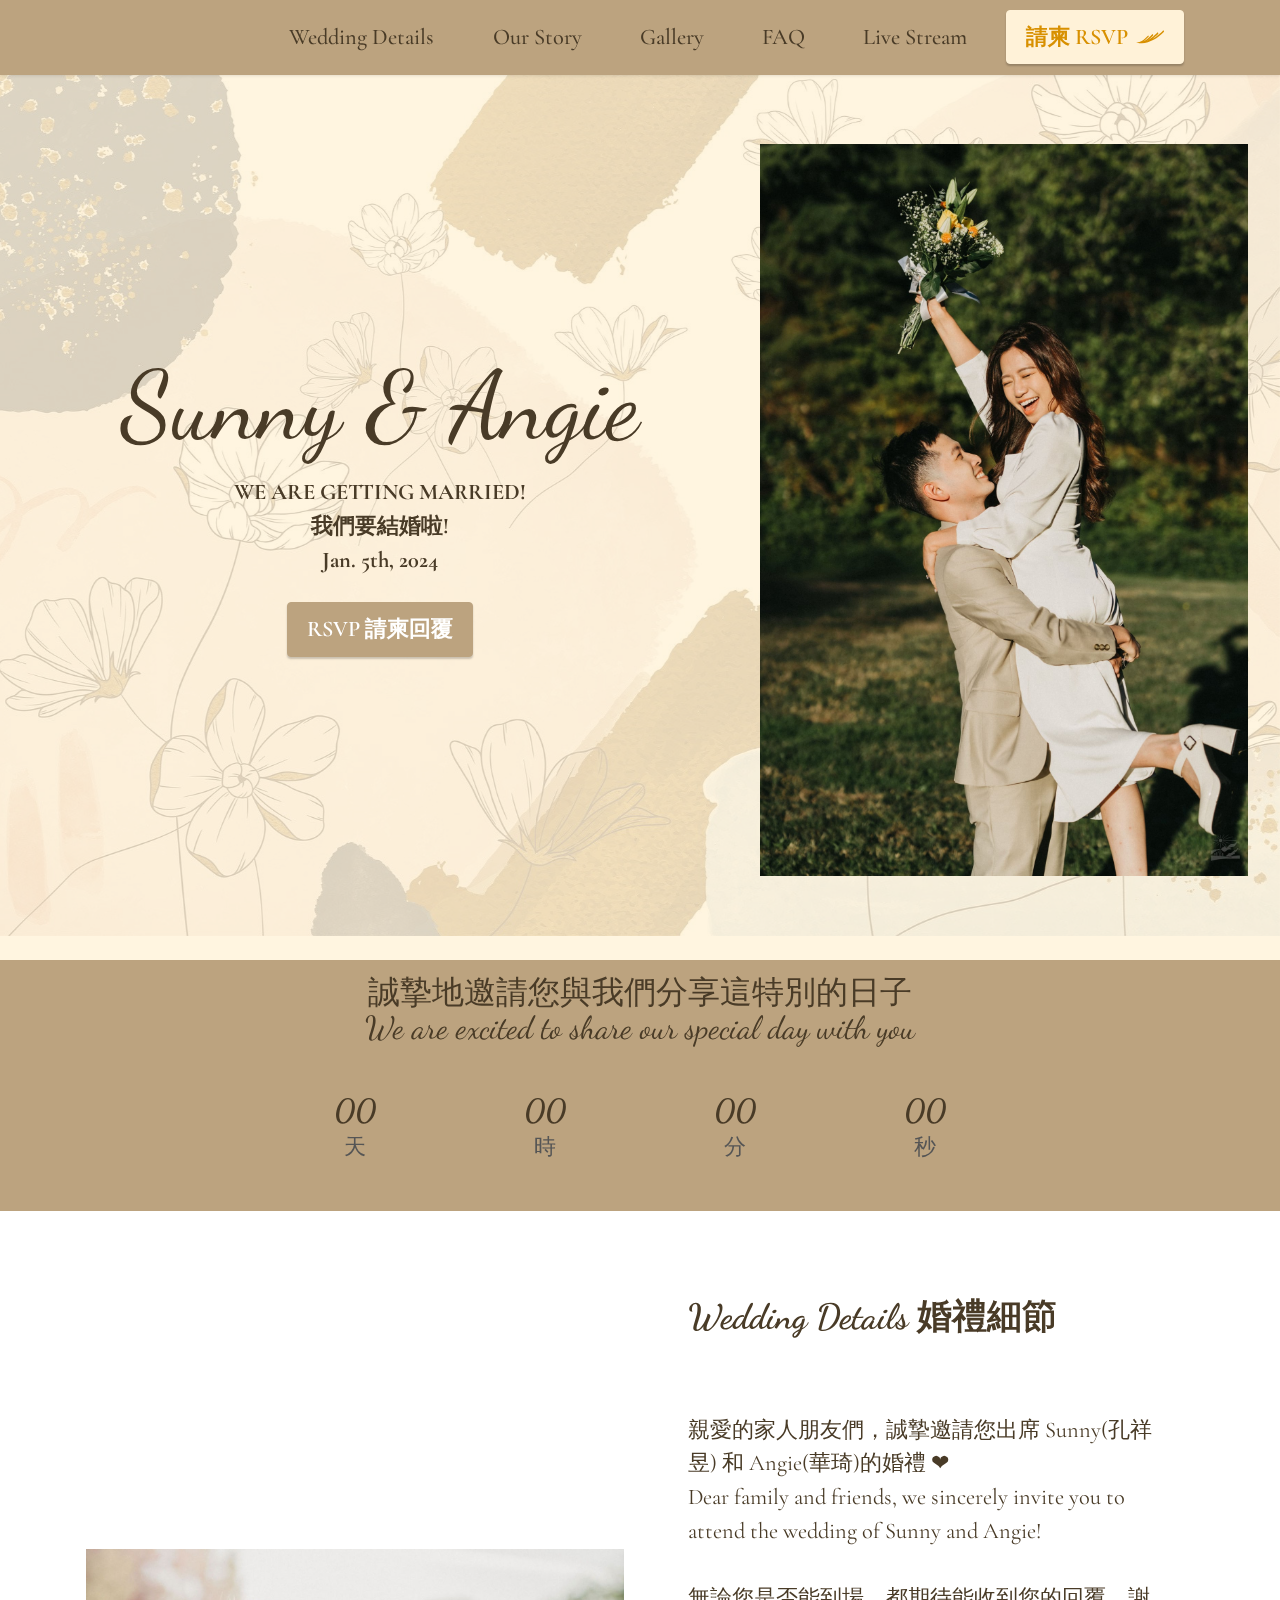
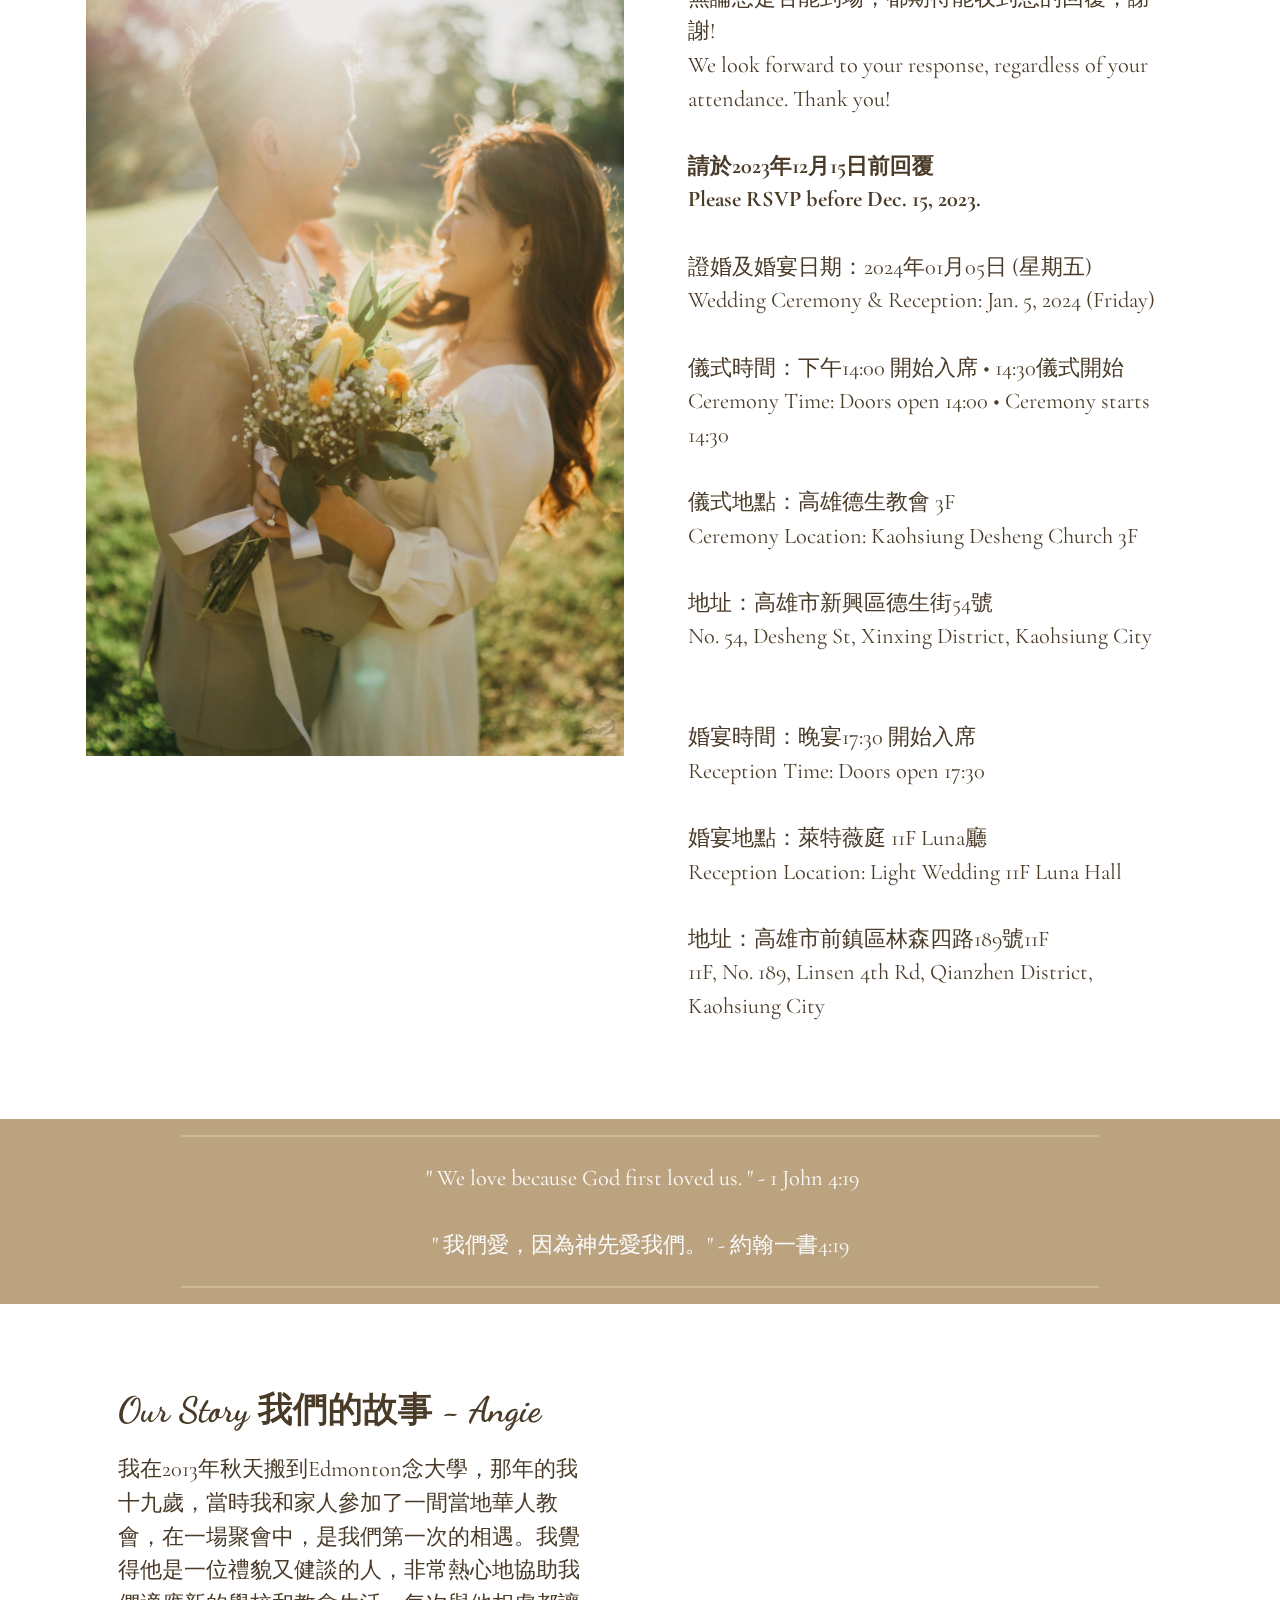
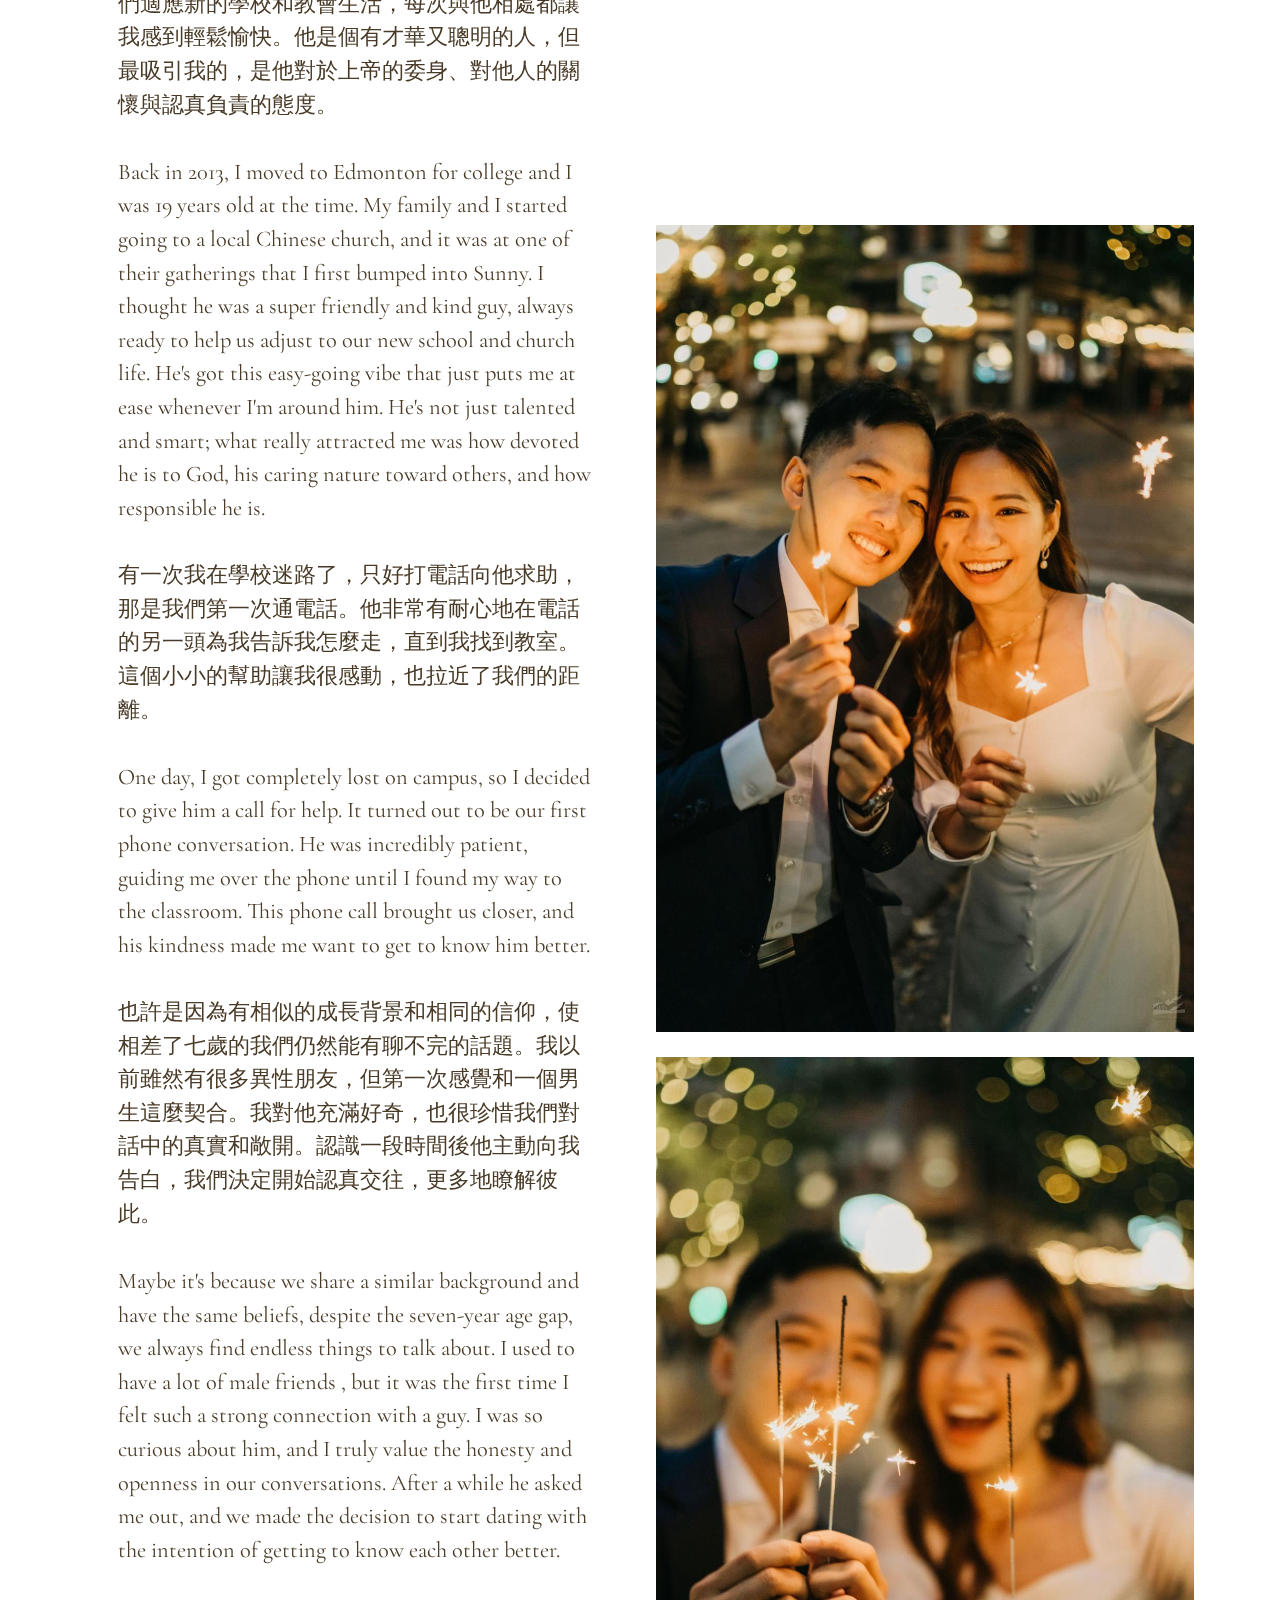
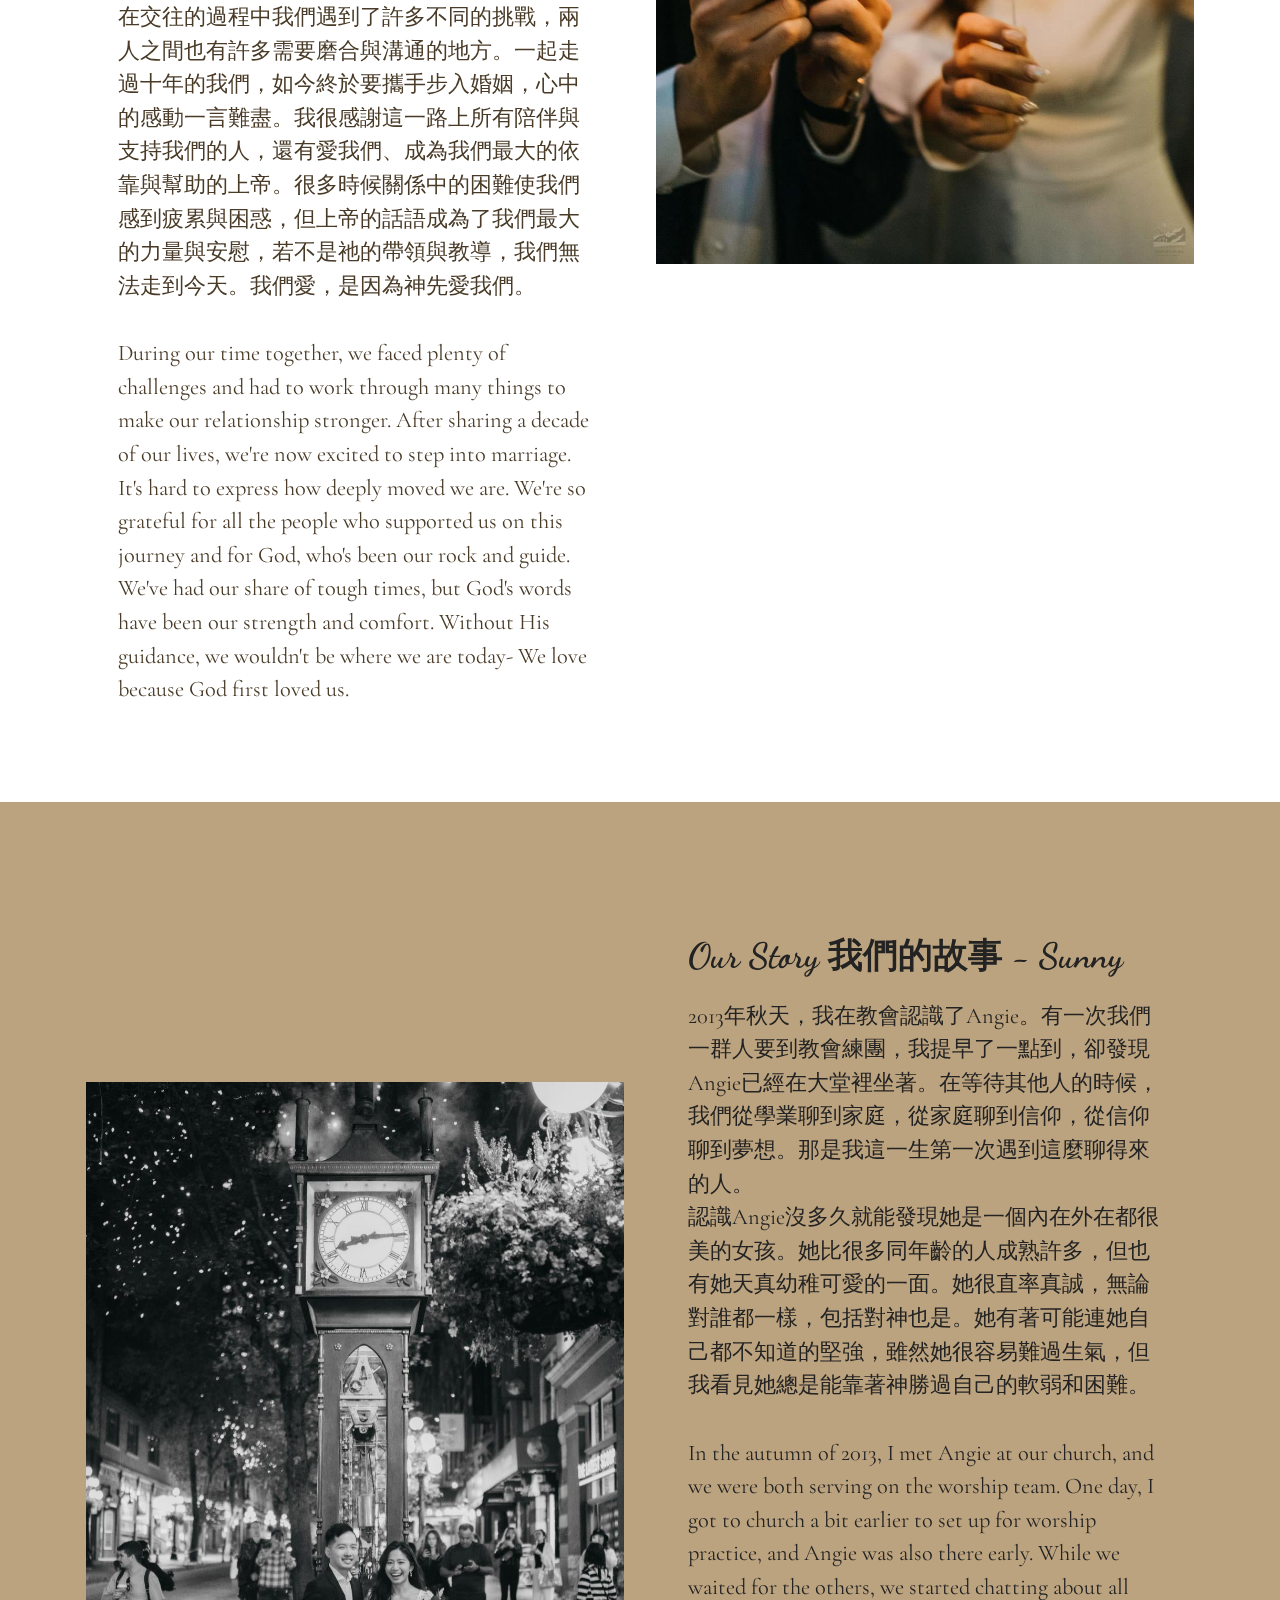
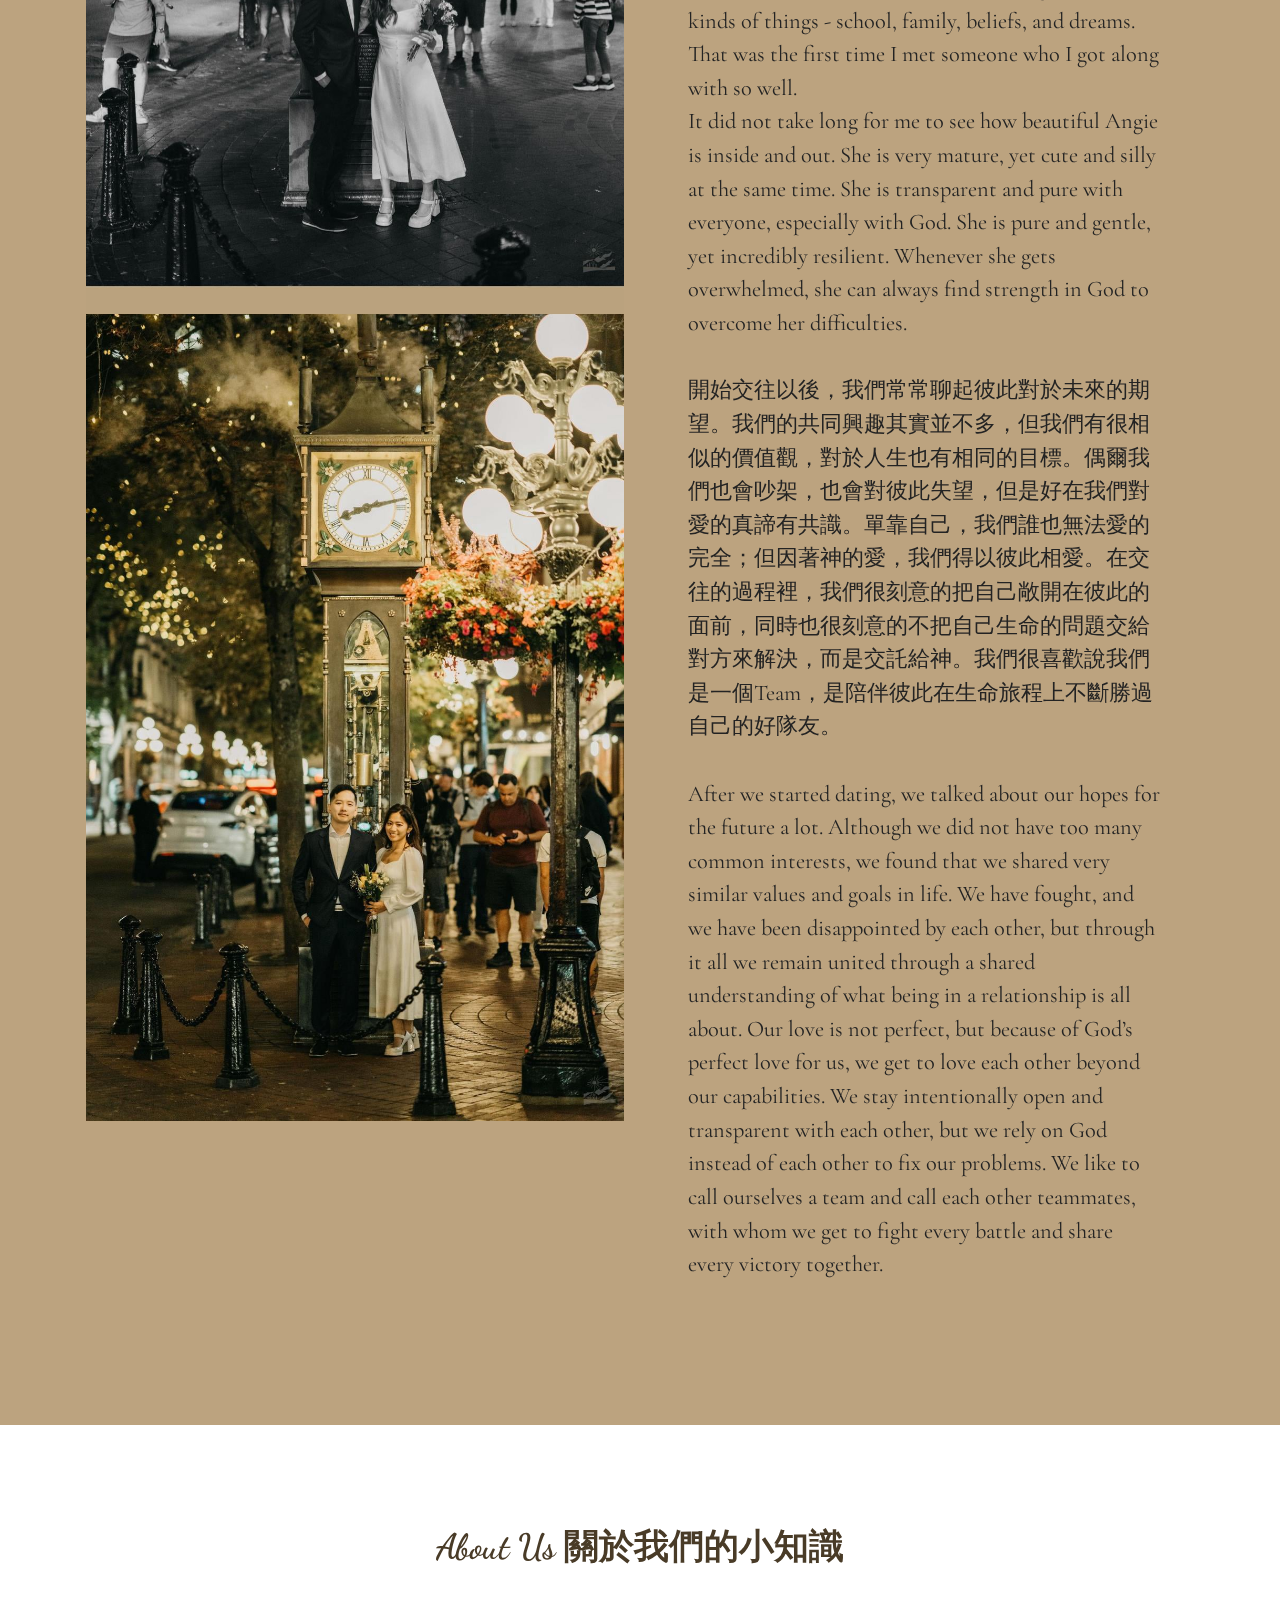
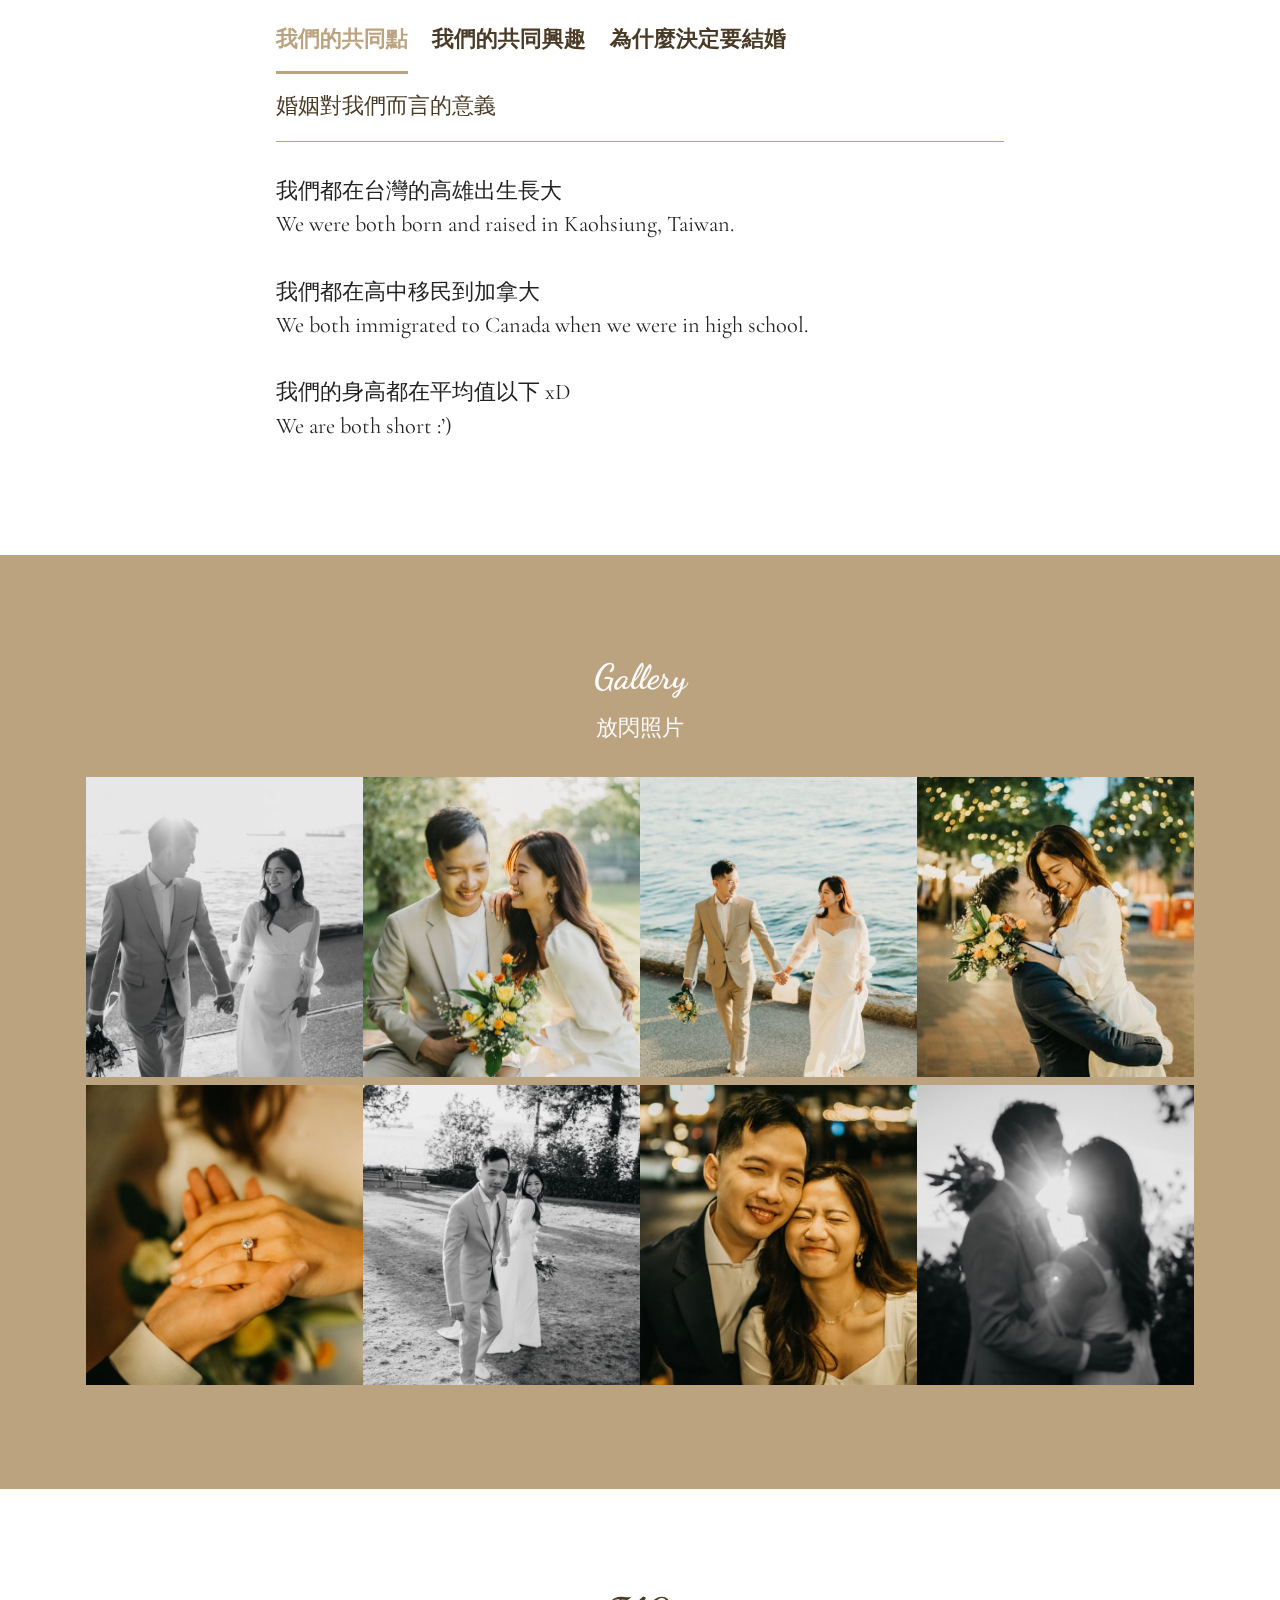
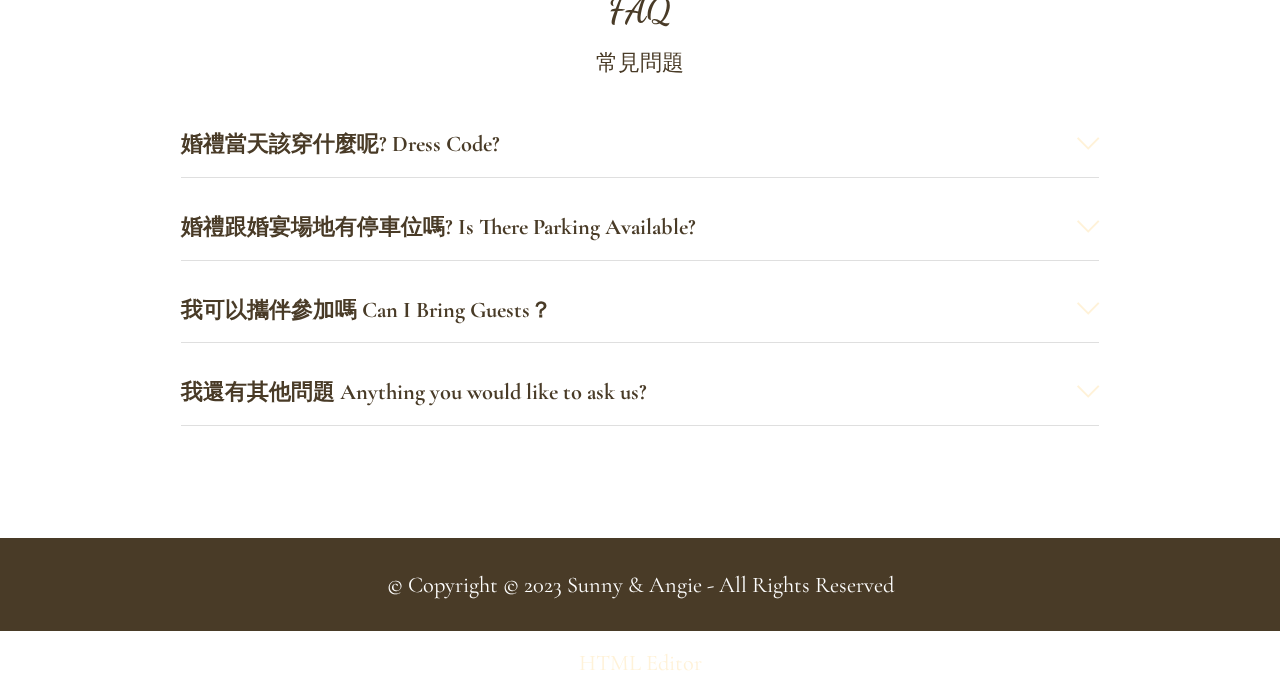
==== index.html @ 38be6204 "create github pages" ====
<!DOCTYPE html>
<html  >
<head>
  <!-- Site made with Mobirise Website Builder v5.9.6, https://mobirise.com -->
  <meta charset="UTF-8">
  <meta http-equiv="X-UA-Compatible" content="IE=edge">
  <meta name="generator" content="Mobirise v5.9.6, mobirise.com">
  <meta name="twitter:card" content="summary_large_image"/>
  <meta name="twitter:image:src" content="assets/images/index-meta.jpg">
  <meta property="og:image" content="assets/images/index-meta.jpg">
  <meta name="twitter:title" content="Sunny & Angie">
  <meta name="viewport" content="width=device-width, initial-scale=1, minimum-scale=1">
  <link rel="shortcut icon" href="assets/images/ring-128x128.png" type="image/x-icon">
  <meta name="description" content="">
  
  
  <title>Sunny & Angie</title>
  <link rel="stylesheet" href="assets/web/assets/mobirise-icons2/mobirise2.css">
  <link rel="stylesheet" href="assets/web/assets/mobirise-icons/mobirise-icons.css">
  <link rel="stylesheet" href="assets/bootstrap/css/bootstrap.min.css">
  <link rel="stylesheet" href="assets/bootstrap/css/bootstrap-grid.min.css">
  <link rel="stylesheet" href="assets/bootstrap/css/bootstrap-reboot.min.css">
  <link rel="stylesheet" href="assets/parallax/jarallax.css">
  <link rel="stylesheet" href="assets/dropdown/css/style.css">
  <link rel="stylesheet" href="assets/socicon/css/styles.css">
  <link rel="stylesheet" href="assets/theme/css/style.css">
  <link rel="preload" href="https://fonts.googleapis.com/css?family=Dancing+Script:400,500,600,700&display=swap" as="style" onload="this.onload=null;this.rel='stylesheet'">
  <noscript><link rel="stylesheet" href="https://fonts.googleapis.com/css?family=Dancing+Script:400,500,600,700&display=swap"></noscript>
  <link rel="preload" href="https://fonts.googleapis.com/css?family=Cormorant+Garamond:300,300i,400,400i,500,500i,600,600i,700,700i&display=swap" as="style" onload="this.onload=null;this.rel='stylesheet'">
  <noscript><link rel="stylesheet" href="https://fonts.googleapis.com/css?family=Cormorant+Garamond:300,300i,400,400i,500,500i,600,600i,700,700i&display=swap"></noscript>
  <link rel="preload" as="style" href="assets/mobirise/css/mbr-additional.css"><link rel="stylesheet" href="assets/mobirise/css/mbr-additional.css" type="text/css">

  
  
  
</head>
<body>
  
  <section data-bs-version="5.1" class="menu menu2 cid-sFHpMqcXGj" once="menu" id="menu2-2">
    
    <nav class="navbar navbar-dropdown navbar-fixed-top navbar-expand-lg">
        <div class="container">
            <div class="navbar-brand">
                
                
            </div>
            <button class="navbar-toggler" type="button" data-toggle="collapse" data-bs-toggle="collapse" data-target="#navbarSupportedContent" data-bs-target="#navbarSupportedContent" aria-controls="navbarNavAltMarkup" aria-expanded="false" aria-label="Toggle navigation">
                <div class="hamburger">
                    <span></span>
                    <span></span>
                    <span></span>
                    <span></span>
                </div>
            </button>
            <div class="collapse navbar-collapse" id="navbarSupportedContent">
                <ul class="navbar-nav nav-dropdown navbar-nav-top-padding" data-app-modern-menu="true"><li class="nav-item"><a class="nav-link link text-warning text-primary display-4" href="/#wedding-details">Wedding Details</a></li>
                    <li class="nav-item"><a class="nav-link link text-warning text-primary display-4" href="/#our-story">Our Story</a></li>
                    <li class="nav-item"><a class="nav-link link text-warning text-primary display-4" href="/#gallery">Gallery</a>
                    </li><li class="nav-item"><a class="nav-link link text-warning text-primary display-4" href="/#FAQ">FAQ</a></li><li class="nav-item"><a class="nav-link link text-warning text-primary display-4" href="live.html">Live Stream</a></li></ul>
                
                <div class="navbar-buttons mbr-section-btn"><a class="btn btn-primary display-4" href="https://forms.gle/TC9mCRqdEqUNyMPU7" target="_blank"><span class="socicon socicon-gust mbr-iconfont mbr-iconfont-btn"></span>請柬 RSVP</a></div>
            </div>
        </div>
    </nav>
</section>

<section data-bs-version="5.1" class="header11 cid-tRAkoqYNpl mbr-fullscreen mbr-parallax-background" id="header">

    

    <div class="mbr-overlay" style="opacity: 0.8; background-color: rgb(255, 242, 216);"></div>

    <div class="container-fluid">
        <div class="row justify-content-center">
            <div class="col-12 col-md-5 image-wrapper">
                <img class="w-100" src="assets/images/angie-3336-1440x2159.jpg" alt="">
            </div>
            <div class="col-12 col-md">
                <div class="text-wrapper text-center">
                    <h1 class="mbr-section-title mbr-fonts-style mb-3 display-1">Sunny &amp; Angie</h1><font size="100">
                    <p class="mbr-text mbr-fonts-style display-4"><strong>WE ARE GETTING MARRIED!</strong><br><strong>我們要結婚啦!<br>Jan. 5th, 2024</strong><br></p>
                    <div class="mbr-section-btn mt-3"><a class="btn btn-info display-7" href="https://forms.gle/TC9mCRqdEqUNyMPU7" target="_blank">RSVP 請柬回覆</a></div>
                </font></div><font size="100">
            </font></div><font size="100">
        </font></div><font size="100">
    </font></div><font size="100">
</font></section>

<section data-bs-version="5.1" class="countdown3 cid-tRBNIyTR3x" id="countdown3-q">
    
    
    <div class="container">
        <div class="row justify-content-center">
            <div class="col-lg-8">
                <h3 class="mbr-section-title mb-5 align-center mbr-fonts-style display-2">誠摯地邀請您與我們分享這特別的日子<br>We are excited to share our special day with you</h3>
                
                <div class="countdown-cont align-center mb-5">
                    <div class="daysCountdown col-xs-3 col-sm-3 col-md-3" title="天"></div>
                    <div class="hoursCountdown col-xs-3 col-sm-3 col-md-3" title="時"></div>
                    <div class="minutesCountdown col-xs-3 col-sm-3 col-md-3" title="分"></div>
                    <div class="secondsCountdown col-xs-3 col-sm-3 col-md-3" title="秒"></div>
                    <div class="countdown" data-due-date="2024/01/05"></div>
                </div>
                
                
                
            </div>
        </div>
    </div>
</section>

<section data-bs-version="5.1" class="image1 cid-tRAsseKsPT mbr-fullscreen" id="wedding-details">
    

    

    <div class="container">
        <div class="row align-items-center">
            <div class="col-12 col-lg-6">
                <div class="image-wrapper">
                    <img src="assets/images/40ab4f63cff0fbc48650dcfa69d2be60-xxlarge-1256x1884.jpeg" alt="Mobirise">
                    <p class="mbr-description mbr-fonts-style pt-2 align-center display-4"></p>
                </div>
            </div>
            <div class="col-12 col-lg">
                <div class="text-wrapper">
                    <h3 class="mbr-section-title mbr-fonts-style mb-3 display-5"><strong>Wedding Details 婚禮細節</strong><div><strong><br></strong></div></h3>
                    <p class="mbr-text mbr-fonts-style display-7">親愛的家人朋友們，誠摯邀請您出席 Sunny(孔祥昱) 和 Angie(華琦)的婚禮 ❤<br>
Dear family and friends, we sincerely invite you to attend the wedding of Sunny and Angie!<br>
<br>無論您是否能到場，都期待能收到您的回覆，謝謝!<br>We look forward to your response, regardless of your attendance. Thank you!
<br><br><strong>請於2023年12月15日前回覆<br>Please RSVP before Dec. 15, 2023.
<br></strong><br>證婚及婚宴日期：2024年01月05日 (星期五)
<br>
Wedding Ceremony &amp; Reception: Jan. 5, 2024 (Friday)
<br><br>儀式時間：下午14:00 開始入席 • 14:30儀式開始
<br>Ceremony Time: Doors open 14:00 • Ceremony starts 14:30
<br><br>儀式地點：高雄德生教會 3F
<br>Ceremony Location: Kaohsiung Desheng Church 3F
<br><br>地址：<a href="https://maps.app.goo.gl/fP4KZwMpAu74MAe6A" class="text-warning" target="_blank">高雄市新興區德生街54號</a>
<br>No. 54, Desheng St, Xinxing District, Kaohsiung City 
<br><br>
<br>婚宴時間：晚宴17:30 開始入席 
<br>Reception Time:  Doors open 17:30
<br><br>婚宴地點：萊特薇庭 11F Luna廳<br>
Reception Location: Light Wedding 11F Luna Hall<br>
<br>地址：<a href="https://maps.app.goo.gl/oLxiFWAk1ZCCagpF6" class="text-warning" target="_blank">高雄市前鎮區林森四路189號11F</a><br>11F, No. 189, Linsen 4th Rd, Qianzhen District, Kaohsiung City<br></p>
                </div>
            </div>
        </div>
    </div>
</section>

<section data-bs-version="5.1" class="content6 cid-tRAESYhGk3" id="bible">
    
    <div class="container">
        <div class="row justify-content-center">
            <div class="col-md-12 col-lg-10">
                <hr class="line">
                <p class="mbr-text align-center mbr-fonts-style my-4 display-4">&nbsp;" We love because God first loved us. " - 1 John 4:19<br>
<br>" 我們愛，因為神先愛我們。" - 約翰一書4:19<br></p>
                <hr class="line">
            </div>
        </div>
    </div>
</section>

<section data-bs-version="5.1" class="image2 cid-tRAGlZ6laV mbr-fullscreen" id="our-story">
    

    

    <div class="container">
        <div class="row align-items-center">
            <div class="col-12 col-lg-6">
                <div class="image-wrapper">
                    <img src="assets/images/angie-03457-edit-1024x3120.jpg" alt="Mobirise">
                    <p class="mbr-description mbr-fonts-style mt-2 align-center display-4"></p>
                </div>
            </div>
            <div class="col-12 col-lg">
                <div class="text-wrapper">
                    <h3 class="mbr-section-title mbr-fonts-style mb-3 display-5"><strong>Our Story 我們的故事 - Angie</strong></h3>
                    <p class="mbr-text mbr-fonts-style display-4">​​​​​我在2013年秋天搬到Edmonton念大學，那年的我十九歲，當時我和家人參加了一間當地華人教會，在一場聚會中，是我們第一次的相遇。我覺得他是一位禮貌又健談的人，非常熱心地協助我們適應新的學校和教會生活，每次與他相處都讓我感到輕鬆愉快。他是個有才華又聰明的人，但最吸引我的，是他對於上帝的委身、對他人的關懷與認真負責的態度。
<br>
<br>Back in 2013, I moved to Edmonton for college and I was 19 years old at the time. My family and I started going to a local Chinese church, and it was at one of their gatherings that I first bumped into Sunny. I thought he was a super friendly and kind guy, always ready to help us adjust to our new school and church life. He's got this easy-going vibe that just puts me at ease whenever I'm around him. He's not just talented and smart; what really attracted me was how devoted he is to God, his caring nature toward others, and how responsible he is.
<br><br>有一次我在學校迷路了，只好打電話向他求助，那是我們第一次通電話。他非常有耐心地在電話的另一頭為我告訴我怎麼走，直到我找到教室。這個小小的幫助讓我很感動，也拉近了我們的距離。
<br>
<br>One day, I got completely lost on campus, so I decided to give him a call for help. It turned out to be our first phone conversation. He was incredibly patient, guiding me over the phone until I found my way to the classroom. This phone call brought us closer, and his kindness made me want to get to know him better.<br>
<br>也許是因為有相似的成長背景和相同的信仰，使相差了七歲的我們仍然能有聊不完的話題。我以前雖然有很多異性朋友，但第一次感覺和一個男生這麼契合。我對他充滿好奇，也很珍惜我們對話中的真實和敞開。認識一段時間後他主動向我告白，我們決定開始認真交往，更多地瞭解彼此。
<br><br>Maybe it's because we share a similar background and have the same beliefs, despite the seven-year age gap, we always find endless things to talk about. I used to have a lot of male friends , but it was the first time I felt such a strong connection with a guy. I was so curious about him, and I truly value the honesty and openness in our conversations. After a while he asked me out, and we made the decision to start dating with the intention of getting to know each other better.<br><br>在交往的過程中我們遇到了許多不同的挑戰，兩人之間也有許多需要磨合與溝通的地方。一起走過十年的我們，如今終於要攜手步入婚姻，心中的感動一言難盡。我很感謝這一路上所有陪伴與支持我們的人，還有愛我們、成為我們最大的依靠與幫助的上帝。很多時候關係中的困難使我們感到疲累與困惑，但上帝的話語成為了我們最大的力量與安慰，若不是祂的帶領與教導，我們無法走到今天。我們愛，是因為神先愛我們。
<br>
<br>During our time together, we faced plenty of challenges and had to work through many things to make our relationship stronger. After sharing a decade of our lives, we're now excited to step into marriage. It's hard to express how deeply moved we are. We're so grateful for all the people who supported us on this journey and for God, who's been our rock and guide. We've had our share of tough times, but God's words have been our strength and comfort. Without His guidance, we wouldn't be where we are today- We love because God first loved us.&nbsp;<br></p>
                </div>
            </div>
        </div>
    </div>
</section>

<section data-bs-version="5.1" class="image1 cid-tSryLfVCSP" id="image1-r">
    

    

    <div class="container">
        <div class="row align-items-center">
            <div class="col-12 col-lg-6">
                <div class="image-wrapper">
                    <img src="assets/images/angie-03481-edit-1-1024x3120.jpg" alt="Mobirise">
                    <p class="mbr-description mbr-fonts-style pt-2 align-center display-4"></p>
                </div>
            </div>
            <div class="col-12 col-lg">
                <div class="text-wrapper">
                    <h3 class="mbr-section-title mbr-fonts-style mb-3 display-5"><strong>Our Story 我們的故事 - Sunny</strong></h3>
                    <p class="mbr-text mbr-fonts-style display-4">2013年秋天，我在教會認識了Angie。有一次我們一群人要到教會練團，我提早了一點到，卻發現Angie已經在大堂裡坐著。在等待其他人的時候，我們從學業聊到家庭，從家庭聊到信仰，從信仰聊到夢想。那是我這一生第一次遇到這麼聊得來的人。
<br>認識Angie沒多久就能發現她是一個內在外在都很美的女孩。她比很多同年齡的人成熟許多，但也有她天真幼稚可愛的一面。她很直率真誠，無論對誰都一樣，包括對神也是。她有著可能連她自己都不知道的堅強，雖然她很容易難過生氣，但我看見她總是能靠著神勝過自己的軟弱和困難。<br>
<br>In the autumn of 2013, I met Angie at our church, and we were both serving on the worship team. One day, I got to church a bit earlier to set up for worship practice, and Angie was also there early. While we waited for the others, we started chatting about all kinds of things - school, family, beliefs, and dreams. That was the first time I met someone who I got along with so well.
<br>It did not take long for me to see how beautiful Angie is inside and out. She is very mature, yet cute and silly at the same time. She is transparent and pure with everyone, especially with God. She is pure and gentle, yet incredibly resilient. Whenever she gets overwhelmed, she can always find strength in God to overcome her difficulties. 
<br>
<br>開始交往以後，我們常常聊起彼此對於未來的期望。我們的共同興趣其實並不多，但我們有很相似的價值觀，對於人生也有相同的目標。偶爾我們也會吵架，也會對彼此失望，但是好在我們對愛的真諦有共識。單靠自己，我們誰也無法愛的完全；但因著神的愛，我們得以彼此相愛。在交往的過程裡，我們很刻意的把自己敞開在彼此的面前，同時也很刻意的不把自己生命的問題交給對方來解決，而是交託給神。我們很喜歡說我們是一個Team，是陪伴彼此在生命旅程上不斷勝過自己的好隊友。<br><br>After we started dating, we talked about our hopes for the future a lot. Although we did not have too many common interests, we found that we shared very similar values and goals in life. We have fought, and we have been disappointed by each other, but through it all we remain united through a shared understanding of what being in a relationship is all about. Our love is not perfect, but because of God’s perfect love for us, we get to love each other beyond our capabilities. We stay intentionally open and transparent with each other, but we rely on God instead of each other to fix our problems. We like to call ourselves a team and call each other teammates, with whom we get to fight every battle and share every victory together.<br></p>
                </div>
            </div>
        </div>
    </div>
</section>

<section data-bs-version="5.1" class="tabs content18 cid-tRATjKhYaC" id="tabs1-m">

    

    
    <div class="container">
        <div class="row justify-content-center">
            <div class="col-12 col-md-8">
                <h3 class="mbr-section-title mb-0 mbr-fonts-style display-5"><strong>About Us 關於我們的小知識</strong></h3>
                
            </div>
        </div>
        <div class="row justify-content-center mt-4">
            <div class="col-12 col-md-8">
                <ul class="nav nav-tabs mb-4" role="tablist">
                    <li class="nav-item first mbr-fonts-style"><a class="nav-link mbr-fonts-style show active display-7" role="tab" data-toggle="tab" data-bs-toggle="tab" href="#tabs1-m_tab0" aria-selected="true"><strong>我們的共同點</strong></a></li>
                    <li class="nav-item"><a class="nav-link mbr-fonts-style active display-7" role="tab" data-toggle="tab" data-bs-toggle="tab" href="#tabs1-m_tab1" aria-selected="true"><strong>我們的共同興趣</strong></a></li>
                    <li class="nav-item"><a class="nav-link mbr-fonts-style active display-7" role="tab" data-toggle="tab" data-bs-toggle="tab" href="#tabs1-m_tab2" aria-selected="true"><strong>為什麼決定要結婚</strong></a></li>
                    <li class="nav-item"><a class="nav-link mbr-fonts-style active display-7" role="tab" data-toggle="tab" data-bs-toggle="tab" href="#tabs1-m_tab3" aria-selected="true">婚姻對我們而言的意義<br></a></li>
                    
                    
                </ul>
                <div class="tab-content">
                    <div id="tab1" class="tab-pane in active" role="tabpanel">
                        <div class="row">
                            <div class="col-md-12">
                                <p class="mbr-text mbr-fonts-style display-4">我們都在台灣的高雄出生長大 <br>We were both born and raised in Kaohsiung, Taiwan.<br>
<br>我們都在高中移民到加拿大 <br>We both immigrated to Canada when we were in high school.<br><br>我們的身高都在平均值以下 xD <br> We are both short :’)&nbsp;<br></p>
                            </div>
                        </div>
                    </div>
                    <div id="tab2" class="tab-pane" role="tabpanel">
                        <div class="row">
                            <div class="col-md-12">
                                <p class="mbr-text mbr-fonts-style display-4">我們都喜歡吃美食，喜歡去大自然走走，非常享受和家人朋友的精心時光!<br>We both enjoy good food, love taking walks in nature, and cherish spending quality time with family and friends!<br></p>
                            </div>
                        </div>
                    </div>
                    <div id="tab3" class="tab-pane" role="tabpanel">
                        <div class="row">
                            <div class="col-md-12">
                                <p class="mbr-text mbr-fonts-style display-4"><br>Angie：<br>- 和他在一起的時候，我能完全敞開自己最脆弱的一面，總感到我是被愛的、被尊重<br>&nbsp; 的、被接納的與被欣賞的，即使很多時候我並不可愛。
<br>- 他幫助我激勵我，使我成為更好的人
<br>- 和他在一起總是不無聊，我們是無話不談的好朋友！
<br>- 我們都是基督徒，有共同人生目標對我來說很重要，願我們能一生一起服事愛我們的<br>&nbsp; 上帝！<br>- When I'm with him, I can completely open up my most vulnerable side. I always feel loved, <br>&nbsp; &nbsp;respected, accepted, and appreciated, even when I'm not at my best.
<br>- He motivates and inspires me to become a better person.
<br>- Being with him is never boring; we're best friends who can talk about anything.
<br>- We're both Christians, and having common life goals is essential to me. I hope we can serve the <br>&nbsp; &nbsp;God who loves us together for a lifetime!&nbsp;<br><br>Sunny：<br>- 因為我完全不想跟她以外的人結婚<br>- Because I absolutely don't want to marry anyone other than Angie!
<br>
<br></p>
                            </div>
                        </div>
                    </div>
                    <div id="tab4" class="tab-pane" role="tabpanel">
                        <div class="row">
                            <div class="col-md-12">
                                <p class="mbr-text mbr-fonts-style display-4">婚姻對我們而言是神聖的盟約關係。兩人承諾將要一輩子去愛，忠於和真誠對待對方，無關乎於內在感受或外在環境的起伏。在婚姻裡學習耶穌基督捨己委身的愛, 共同面對生命的各種挑戰，兩人勞碌同得美好的果效，一起建立幸福美滿的家庭。<br>
<br>Marriage, to us, is a sacred covenant. It's a commitment to love, remain faithful to, and treat each other with sincerity for a lifetime, irrespective of inner emotions or external circumstances. In marriage, we learn about the self-sacrificing love of Jesus Christ, face life's challenges together, work side by side to achieve fruitful results, and build a happy and fulfilling family&nbsp;<br></p>
                            </div>
                        </div>
                    </div>
                    
                    
                </div>
            </div>
        </div>
    </div>
</section>

<section data-bs-version="5.1" class="gallery6 mbr-gallery cid-tRAHnxqkCM" id="gallery">
    

    

    <div class="container">
        <div class="mbr-section-head">
            <h3 class="mbr-section-title mbr-fonts-style align-center m-0 display-5"><strong>Gallery</strong></h3>
            <h4 class="mbr-section-subtitle mbr-fonts-style align-center mb-0 mt-2 display-4">放閃照片</h4>
        </div>
        <div class="row mbr-gallery mt-4">
            <div class="col-12 col-md-6 col-lg-3 item gallery-image">
                <div class="item-wrapper" data-toggle="modal" data-bs-toggle="modal" data-target="#tTcoVoUM4i-modal" data-bs-target="#tTcoVoUM4i-modal">
                    <img class="w-100" src="assets/images/angie-3413-644x429.jpg" alt="" data-slide-to="0" data-bs-slide-to="0" data-target="#lb-tTcoVoUM4i" data-bs-target="#lb-tTcoVoUM4i">
                    <div class="icon-wrapper">
                        <span class="mobi-mbri mobi-mbri-search mbr-iconfont mbr-iconfont-btn"></span>
                    </div>
                </div>
                <h6 class="mbr-item-subtitle mbr-fonts-style align-center mb-2 mt-2 display-7"></h6>
            </div>
            <div class="col-12 col-md-6 col-lg-3 item gallery-image">
                <div class="item-wrapper" data-toggle="modal" data-bs-toggle="modal" data-target="#tTcoVoUM4i-modal" data-bs-target="#tTcoVoUM4i-modal">
                    <img class="w-100" src="assets/images/img-5508-1036x690.jpeg" alt="" data-slide-to="1" data-bs-slide-to="1" data-target="#lb-tTcoVoUM4i" data-bs-target="#lb-tTcoVoUM4i">
                    <div class="icon-wrapper">
                        <span class="mobi-mbri mobi-mbri-search mbr-iconfont mbr-iconfont-btn"></span>
                    </div>
                </div>
                <h6 class="mbr-item-subtitle mbr-fonts-style align-center mb-2 mt-2 display-7"></h6>
            </div>
            <div class="col-12 col-md-6 col-lg-3 item gallery-image">
                <div class="item-wrapper" data-toggle="modal" data-bs-toggle="modal" data-target="#tTcoVoUM4i-modal" data-bs-target="#tTcoVoUM4i-modal">
                    <img class="w-100" src="assets/images/angie-03407-2-644x966.jpg" alt="" data-slide-to="2" data-bs-slide-to="2" data-target="#lb-tTcoVoUM4i" data-bs-target="#lb-tTcoVoUM4i">
                    <div class="icon-wrapper">
                        <span class="mobi-mbri mobi-mbri-search mbr-iconfont mbr-iconfont-btn"></span>
                    </div>
                </div>
                <h6 class="mbr-item-subtitle mbr-fonts-style align-center mb-2 mt-2 display-7"></h6>
            </div>
            <div class="col-12 col-md-6 col-lg-3 item gallery-image">
                <div class="item-wrapper" data-toggle="modal" data-bs-toggle="modal" data-target="#tTcoVoUM4i-modal" data-bs-target="#tTcoVoUM4i-modal">
                    <img class="w-100" src="assets/images/angie-3493-644x429.jpg" alt="" data-slide-to="3" data-bs-slide-to="3" data-target="#lb-tTcoVoUM4i" data-bs-target="#lb-tTcoVoUM4i">
                    <div class="icon-wrapper">
                        <span class="mobi-mbri mobi-mbri-search mbr-iconfont mbr-iconfont-btn"></span>
                    </div>
                </div>
                <h6 class="mbr-item-subtitle mbr-fonts-style align-center mb-2 mt-2 display-7"></h6>
            </div><div class="col-12 col-md-6 col-lg-3 item gallery-image">
                <div class="item-wrapper" data-toggle="modal" data-bs-toggle="modal" data-target="#tTcoVoUM4i-modal" data-bs-target="#tTcoVoUM4i-modal">
                    <img class="w-100" src="assets/images/angie-03485-2-644x966.jpg" alt="" data-slide-to="4" data-bs-slide-to="4" data-target="#lb-tTcoVoUM4i" data-bs-target="#lb-tTcoVoUM4i">
                    <div class="icon-wrapper">
                        <span class="mobi-mbri mobi-mbri-search mbr-iconfont mbr-iconfont-btn"></span>
                    </div>
                </div>
                <h6 class="mbr-item-subtitle mbr-fonts-style align-center mb-2 mt-2 display-7"></h6>
            </div><div class="col-12 col-md-6 col-lg-3 item gallery-image">
                <div class="item-wrapper" data-toggle="modal" data-bs-toggle="modal" data-target="#tTcoVoUM4i-modal" data-bs-target="#tTcoVoUM4i-modal">
                    <img class="w-100" src="assets/images/angie-3373-644x966.jpg" alt="" data-slide-to="5" data-bs-slide-to="5" data-target="#lb-tTcoVoUM4i" data-bs-target="#lb-tTcoVoUM4i">
                    <div class="icon-wrapper">
                        <span class="mobi-mbri mobi-mbri-search mbr-iconfont mbr-iconfont-btn"></span>
                    </div>
                </div>
                <h6 class="mbr-item-subtitle mbr-fonts-style align-center mb-2 mt-2 display-7"></h6>
            </div><div class="col-12 col-md-6 col-lg-3 item gallery-image">
                <div class="item-wrapper" data-toggle="modal" data-bs-toggle="modal" data-target="#tTcoVoUM4i-modal" data-bs-target="#tTcoVoUM4i-modal">
                    <img class="w-100" src="assets/images/angie-3528-644x429.jpg" alt="" data-slide-to="6" data-bs-slide-to="6" data-target="#lb-tTcoVoUM4i" data-bs-target="#lb-tTcoVoUM4i">
                    <div class="icon-wrapper">
                        <span class="mobi-mbri mobi-mbri-search mbr-iconfont mbr-iconfont-btn"></span>
                    </div>
                </div>
                <h6 class="mbr-item-subtitle mbr-fonts-style align-center mb-2 mt-2 display-7"></h6>
            </div><div class="col-12 col-md-6 col-lg-3 item gallery-image">
                <div class="item-wrapper" data-toggle="modal" data-bs-toggle="modal" data-target="#tTcoVoUM4i-modal" data-bs-target="#tTcoVoUM4i-modal">
                    <img class="w-100" src="assets/images/angie-3379-2048x1365.jpg" alt="" data-slide-to="7" data-bs-slide-to="7" data-target="#lb-tTcoVoUM4i" data-bs-target="#lb-tTcoVoUM4i">
                    <div class="icon-wrapper">
                        <span class="mobi-mbri mobi-mbri-search mbr-iconfont mbr-iconfont-btn"></span>
                    </div>
                </div>
                <h6 class="mbr-item-subtitle mbr-fonts-style align-center mb-2 mt-2 display-7"></h6>
            </div>
        </div>

        <div class="modal mbr-slider" tabindex="-1" role="dialog" aria-hidden="true" id="tTcoVoUM4i-modal">
            <div class="modal-dialog" role="document">
                <div class="modal-content">
                    <div class="modal-body">
                        <div class="carousel slide carousel-fade" id="lb-tTcoVoUM4i" data-interval="5000" data-bs-interval="5000">
                            <div class="carousel-inner">
                                <div class="carousel-item active">
                                    <img class="d-block w-100" src="assets/images/angie-3413-644x429.jpg" alt="">
                                </div>
                                <div class="carousel-item">
                                    <img class="d-block w-100" src="assets/images/img-5508-1036x690.jpeg" alt="">
                                </div>
                                <div class="carousel-item">
                                    <img class="d-block w-100" src="assets/images/angie-03407-2-644x966.jpg" alt="">
                                </div>
                                <div class="carousel-item">
                                    <img class="d-block w-100" src="assets/images/angie-3493-644x429.jpg" alt="">
                                </div><div class="carousel-item">
                                    <img class="d-block w-100" src="assets/images/angie-03485-2-644x966.jpg" alt="">
                                </div><div class="carousel-item">
                                    <img class="d-block w-100" src="assets/images/angie-3373-644x966.jpg" alt="">
                                </div><div class="carousel-item">
                                    <img class="d-block w-100" src="assets/images/angie-3528-644x429.jpg" alt="">
                                </div><div class="carousel-item">
                                    <img class="d-block w-100" src="assets/images/angie-3379-2048x1365.jpg" alt="">
                                </div>
                            </div>
                            <ol class="carousel-indicators">
                                <li data-slide-to="0" data-bs-slide-to="0" class="active" data-target="#lb-tTcoVoUM4i" data-bs-target="#lb-tTcoVoUM4i"></li>
                                <li data-slide-to="1" data-bs-slide-to="1" data-target="#lb-tTcoVoUM4i" data-bs-target="#lb-tTcoVoUM4i"></li>
                                <li data-slide-to="2" data-bs-slide-to="2" data-target="#lb-tTcoVoUM4i" data-bs-target="#lb-tTcoVoUM4i"></li>
                                <li data-slide-to="3" data-bs-slide-to="3" data-target="#lb-tTcoVoUM4i" data-bs-target="#lb-tTcoVoUM4i"></li><li data-slide-to="4" data-bs-slide-to="4" data-target="#lb-tTcoVoUM4i" data-bs-target="#lb-tTcoVoUM4i"></li><li data-slide-to="5" data-bs-slide-to="5" data-target="#lb-tTcoVoUM4i" data-bs-target="#lb-tTcoVoUM4i"></li><li data-slide-to="6" data-bs-slide-to="6" data-target="#lb-tTcoVoUM4i" data-bs-target="#lb-tTcoVoUM4i"></li><li data-slide-to="7" data-bs-slide-to="7" data-target="#lb-tTcoVoUM4i" data-bs-target="#lb-tTcoVoUM4i"></li>
                            </ol>
                            <a role="button" href="" class="close" data-dismiss="modal" data-bs-dismiss="modal" aria-label="Close">
                            </a>
                            <a class="carousel-control-prev carousel-control" role="button" data-slide="prev" data-bs-slide="prev" href="#lb-tTcoVoUM4i">
                                <span class="mobi-mbri mobi-mbri-arrow-prev" aria-hidden="true"></span>
                                <span class="sr-only visually-hidden">Previous</span>
                            </a>
                            <a class="carousel-control-next carousel-control" role="button" data-slide="next" data-bs-slide="next" href="#lb-tTcoVoUM4i">
                                <span class="mobi-mbri mobi-mbri-arrow-next" aria-hidden="true"></span>
                                <span class="sr-only visually-hidden">Next</span>
                            </a>
                        </div>
                    </div>
                </div>
            </div>
        </div>
    </div>
</section>

<section data-bs-version="5.1" class="content16 cid-tRAKnbEPnX" id="FAQ">

    

    
    <div class="container">
        <div class="row justify-content-center">
            <div class="col-12 col-md-10">
                <div class="mbr-section-head align-center mb-4">
                    <h3 class="mbr-section-title mb-0 mbr-fonts-style display-5"><strong>FAQ</strong></h3>
                    <h4 class="mbr-section-subtitle mb-0 mt-2 mbr-fonts-style display-4">常見問題</h4>
                </div>
                <div id="bootstrap-accordion_9" class="panel-group accordionStyles accordion" role="tablist" aria-multiselectable="true">
                    <div class="card mb-3">
                        <div class="card-header" role="tab" id="headingOne">
                            <a role="button" class="panel-title collapsed" data-toggle="collapse" data-bs-toggle="collapse" data-core="" href="#collapse1_9" aria-expanded="false" aria-controls="collapse1">
                                <h6 class="panel-title-edit mbr-fonts-style mb-0 display-4"><strong>婚禮當天該穿什麼呢? Dress Code?</strong></h6>
                                <span class="sign mbr-iconfont mbri-arrow-down"></span>
                            </a>
                        </div>
                        <div id="collapse1_9" class="panel-collapse noScroll collapse" role="tabpanel" aria-labelledby="headingOne" data-parent="#accordion" data-bs-parent="#bootstrap-accordion_9">
                            <div class="panel-body">
                                <p class="mbr-fonts-style panel-text display-4">&nbsp;請大家盛裝打扮出席證婚及晚宴～期待看見每一位帥氣美麗的你:)<br>
<br>Please come dressed in your finest attire for the wedding ceremony and the evening banquet. Looking forward to seeing each of you handsome and beautiful :)"&nbsp;<br></p>
                            </div>
                        </div>
                    </div>
                    <div class="card mb-3">
                        <div class="card-header" role="tab" id="headingOne">
                            <a role="button" class="panel-title collapsed" data-toggle="collapse" data-bs-toggle="collapse" data-core="" href="#collapse2_9" aria-expanded="false" aria-controls="collapse2">
                                <h6 class="panel-title-edit mbr-fonts-style mb-0 display-4"><strong>婚禮跟婚宴場地有停車位嗎? Is There Parking Available?</strong></h6>
                                <span class="sign mbr-iconfont mbri-arrow-down"></span>
                            </a>
                        </div>
                        <div id="collapse2_9" class="panel-collapse noScroll collapse" role="tabpanel" aria-labelledby="headingOne" data-parent="#accordion" data-bs-parent="#bootstrap-accordion_9">
                            <div class="panel-body">
                                <p class="mbr-fonts-style panel-text display-4">教會證婚：需請賓客自行找教會附近停車格
<br>Wedding Ceremony: Guests are requested to find nearby parking spaces near the church on their own.
<br>
<br>晚宴：萊特薇庭停車配合承億酒店地下室，賓客停車都有4小時停車折抵券，前四小時停車是免費的!
<br>Banquet: parking is available in the basement of the TAi Urban Resort Hotel. Each guest can request a 4-hour parking voucher.<br></p>
                            </div>
                        </div>
                    </div>
                    <div class="card mb-3">
                        <div class="card-header" role="tab" id="headingOne">
                            <a role="button" class="panel-title collapsed" data-toggle="collapse" data-bs-toggle="collapse" data-core="" href="#collapse3_9" aria-expanded="false" aria-controls="collapse3">
                                <h6 class="panel-title-edit mbr-fonts-style mb-0 display-4"><strong>我可以攜伴參加嗎 Can I Bring Guests？</strong></h6>
                                <span class="sign mbr-iconfont mbri-arrow-down"></span>
                            </a>
                        </div>
                        <div id="collapse3_9" class="panel-collapse noScroll collapse" role="tabpanel" aria-labelledby="headingOne" data-parent="#accordion" data-bs-parent="#bootstrap-accordion_9">
                            <div class="panel-body">
                                <p class="mbr-fonts-style panel-text display-4">可以，若有4位賓客以上，請聯繫我們~ <br>Yes. If you are bringing more than 4 guests (including yourself), please contact us!&nbsp;<br></p>
                            </div>
                        </div>
                    </div>
                    <div class="card mb-3">
                        <div class="card-header" role="tab" id="headingOne">
                            <a role="button" class="panel-title collapsed" data-toggle="collapse" data-bs-toggle="collapse" data-core="" href="#collapse4_9" aria-expanded="false" aria-controls="collapse4">
                                <h6 class="panel-title-edit mbr-fonts-style mb-0 display-4"><strong>我還有其他問題 Anything you would like to ask us?&nbsp;</strong></h6>
                                <span class="sign mbr-iconfont mbri-arrow-down"></span>
                            </a>
                        </div>
                        <div id="collapse4_9" class="panel-collapse noScroll collapse" role="tabpanel" aria-labelledby="headingOne" data-parent="#accordion" data-bs-parent="#bootstrap-accordion_9">
                            <div class="panel-body">
                                <p class="mbr-fonts-style panel-text display-4">若您還有其他疑問，請直接聯繫我們，或透過以下email：<br>SunnyAngie2024@gmail.com</p>
                            </div>
                        </div>
                    </div>
                    
                    
                </div>
            </div>
        </div>
    </div>
</section>

<section data-bs-version="5.1" class="footer7 cid-tRAFbShols" once="footers" id="footer7-o">

    

    

    <div class="container">
        <div class="media-container-row align-center mbr-white">
            <div class="col-12">
                <p class="mbr-text mb-0 mbr-fonts-style display-7">
                    © Copyright © 2023 Sunny &amp; Angie - All Rights Reserved
                </p>
            </div>
        </div>
    </div>
</section><section class="display-7" style="padding: 0;align-items: center;justify-content: center;flex-wrap: wrap;    align-content: center;display: flex;position: relative;height: 4rem;"><a href="https://mobiri.se/1748545" style="flex: 1 1;height: 4rem;position: absolute;width: 100%;z-index: 1;"><img alt="" style="height: 4rem;" src="[data-uri]"></a><p style="margin: 0;text-align: center;" class="display-7">&#8204;</p><a style="z-index:1" href="https://mobirise.com/html-editor.html">HTML Editor</a></section><script src="assets/bootstrap/js/bootstrap.bundle.min.js"></script>  <script src="assets/parallax/jarallax.js"></script>  <script src="assets/smoothscroll/smooth-scroll.js"></script>  <script src="assets/ytplayer/index.js"></script>  <script src="assets/dropdown/js/navbar-dropdown.js"></script>  <script src="assets/countdown/countdown.js"></script>  <script src="assets/mbr-tabs/mbr-tabs.js"></script>  <script src="assets/mbr-switch-arrow/mbr-switch-arrow.js"></script>  <script src="assets/theme/js/script.js"></script>  
  
  
 <div id="scrollToTop" class="scrollToTop mbr-arrow-up"><a style="text-align: center;"><i class="mbr-arrow-up-icon mbr-arrow-up-icon-cm cm-icon cm-icon-smallarrow-up"></i></a></div>
  </body>
</html>
---- assets/web/assets/mobirise-icons2/mobirise2.css ----
@font-face {
  font-family: 'Moririse2';
  font-display: swap;
  src:  url('mobirise2.eot?f2bix4');
  src:  url('mobirise2.eot?f2bix4#iefix') format('embedded-opentype'),
    url('mobirise2.ttf?f2bix4') format('truetype'),
    url('mobirise2.woff?f2bix4') format('woff'),
    url('mobirise2.svg?f2bix4#mobirise2') format('svg');
  font-weight: normal;
  font-style: normal;
}

[class^="mobi-"], [class*=" mobi-"] {
  /* use !important to prevent issues with browser extensions that change fonts */
  font-family: 'Moririse2' !important;
  speak: none;
  font-style: normal;
  font-weight: normal;
  font-variant: normal;
  text-transform: none;
  line-height: 1;

  /* Better Font Rendering =========== */
  -webkit-font-smoothing: antialiased;
  -moz-osx-font-smoothing: grayscale;
}

.mobi-mbri-add-submenu:before {
  content: "\e900";
}
.mobi-mbri-alert:before {
  content: "\e901";
}
.mobi-mbri-align-center:before {
  content: "\e902";
}
.mobi-mbri-align-justify:before {
  content: "\e903";
}
.mobi-mbri-align-left:before {
  content: "\e904";
}
.mobi-mbri-align-right:before {
  content: "\e905";
}
.mobi-mbri-android:before {
  content: "\e906";
}
.mobi-mbri-apple:before {
  content: "\e907";
}
.mobi-mbri-arrow-down:before {
  content: "\e908";
}
.mobi-mbri-arrow-next:before {
  content: "\e909";
}
.mobi-mbri-arrow-prev:before {
  content: "\e90a";
}
.mobi-mbri-arrow-up:before {
  content: "\e90b";
}
.mobi-mbri-bold:before {
  content: "\e90c";
}
.mobi-mbri-bookmark:before {
  content: "\e90d";
}
.mobi-mbri-bootstrap:before {
  content: "\e90e";
}
.mobi-mbri-briefcase:before {
  content: "\e90f";
}
.mobi-mbri-browse:before {
  content: "\e910";
}
.mobi-mbri-bulleted-list:before {
  content: "\e911";
}
.mobi-mbri-calendar:before {
  content: "\e912";
}
.mobi-mbri-camera:before {
  content: "\e913";
}
.mobi-mbri-cart-add:before {
  content: "\e914";
}
.mobi-mbri-cart-full:before {
  content: "\e915";
}
.mobi-mbri-cash:before {
  content: "\e916";
}
.mobi-mbri-change-style:before {
  content: "\e917";
}
.mobi-mbri-chat:before {
  content: "\e918";
}
.mobi-mbri-clock:before {
  content: "\e919";
}
.mobi-mbri-close:before {
  content: "\e91a";
}
.mobi-mbri-cloud:before {
  content: "\e91b";
}
.mobi-mbri-code:before {
  content: "\e91c";
}
.mobi-mbri-contact-form:before {
  content: "\e91d";
}
.mobi-mbri-credit-card:before {
  content: "\e91e";
}
.mobi-mbri-cursor-click:before {
  content: "\e91f";
}
.mobi-mbri-cust-feedback:before {
  content: "\e920";
}
.mobi-mbri-database:before {
  content: "\e921";
}
.mobi-mbri-delivery:before {
  content: "\e922";
}
.mobi-mbri-desktop:before {
  content: "\e923";
}
.mobi-mbri-devices:before {
  content: "\e924";
}
.mobi-mbri-down:before {
  content: "\e925";
}
.mobi-mbri-download-2:before {
  content: "\e926";
}
.mobi-mbri-download:before {
  content: "\e927";
}
.mobi-mbri-drag-n-drop-2:before {
  content: "\e928";
}
.mobi-mbri-drag-n-drop:before {
  content: "\e929";
}
.mobi-mbri-edit-2:before {
  content: "\e92a";
}
.mobi-mbri-edit:before {
  content: "\e92b";
}
.mobi-mbri-error:before {
  content: "\e92c";
}
.mobi-mbri-extension:before {
  content: "\e92d";
}
.mobi-mbri-features:before {
  content: "\e92e";
}
.mobi-mbri-file:before {
  content: "\e92f";
}
.mobi-mbri-flag:before {
  content: "\e930";
}
.mobi-mbri-folder:before {
  content: "\e931";
}
.mobi-mbri-gift:before {
  content: "\e932";
}
.mobi-mbri-github:before {
  content: "\e933";
}
.mobi-mbri-globe-2:before {
  content: "\e934";
}
.mobi-mbri-globe:before {
  content: "\e935";
}
.mobi-mbri-growing-chart:before {
  content: "\e936";
}
.mobi-mbri-hearth:before {
  content: "\e937";
}
.mobi-mbri-help:before {
  content: "\e938";
}
.mobi-mbri-home:before {
  content: "\e939";
}
.mobi-mbri-hot-cup:before {
  content: "\e93a";
}
.mobi-mbri-idea:before {
  content: "\e93b";
}
.mobi-mbri-image-gallery:before {
  content: "\e93c";
}
.mobi-mbri-image-slider:before {
  content: "\e93d";
}
.mobi-mbri-info:before {
  content: "\e93e";
}
.mobi-mbri-italic:before {
  content: "\e93f";
}
.mobi-mbri-key:before {
  content: "\e940";
}
.mobi-mbri-laptop:before {
  content: "\e941";
}
.mobi-mbri-layers:before {
  content: "\e942";
}
.mobi-mbri-left-right:before {
  content: "\e943";
}
.mobi-mbri-left:before {
  content: "\e944";
}
.mobi-mbri-letter:before {
  content: "\e945";
}
.mobi-mbri-like:before {
  content: "\e946";
}
.mobi-mbri-link:before {
  content: "\e947";
}
.mobi-mbri-lock:before {
  content: "\e948";
}
.mobi-mbri-login:before {
  content: "\e949";
}
.mobi-mbri-logout:before {
  content: "\e94a";
}
.mobi-mbri-magic-stick:before {
  content: "\e94b";
}
.mobi-mbri-map-pin:before {
  content: "\e94c";
}
.mobi-mbri-menu:before {
  content: "\e94d";
}
.mobi-mbri-mobile-2:before {
  content: "\e94e";
}
.mobi-mbri-mobile-horizontal:before {
  content: "\e94f";
}
.mobi-mbri-mobile:before {
  content: "\e950";
}
.mobi-mbri-mobirise:before {
  content: "\e951";
}
.mobi-mbri-more-horizontal:before {
  content: "\e952";
}
.mobi-mbri-more-vertical:before {
  content: "\e953";
}
.mobi-mbri-music:before {
  content: "\e954";
}
.mobi-mbri-new-file:before {
  content: "\e955";
}
.mobi-mbri-numbered-list:before {
  content: "\e956";
}
.mobi-mbri-opened-folder:before {
  content: "\e957";
}
.mobi-mbri-pages:before {
  content: "\e958";
}
.mobi-mbri-paper-plane:before {
  content: "\e959";
}
.mobi-mbri-paperclip:before {
  content: "\e95a";
}
.mobi-mbri-phone:before {
  content: "\e95b";
}
.mobi-mbri-photo:before {
  content: "\e95c";
}
.mobi-mbri-photos:before {
  content: "\e95d";
}
.mobi-mbri-pin:before {
  content: "\e95e";
}
.mobi-mbri-play:before {
  content: "\e95f";
}
.mobi-mbri-plus:before {
  content: "\e960";
}
.mobi-mbri-preview:before {
  content: "\e961";
}
.mobi-mbri-print:before {
  content: "\e962";
}
.mobi-mbri-protect:before {
  content: "\e963";
}
.mobi-mbri-question:before {
  content: "\e964";
}
.mobi-mbri-quote-left:before {
  content: "\e965";
}
.mobi-mbri-quote-right:before {
  content: "\e966";
}
.mobi-mbri-redo:before {
  content: "\e967";
}
.mobi-mbri-refresh:before {
  content: "\e968";
}
.mobi-mbri-responsive-2:before {
  content: "\e969";
}
.mobi-mbri-responsive:before {
  content: "\e96a";
}
.mobi-mbri-right:before {
  content: "\e96b";
}
.mobi-mbri-rocket:before {
  content: "\e96c";
}
.mobi-mbri-sad-face:before {
  content: "\e96d";
}
.mobi-mbri-sale:before {
  content: "\e96e";
}
.mobi-mbri-save:before {
  content: "\e96f";
}
.mobi-mbri-search:before {
  content: "\e970";
}
.mobi-mbri-setting-2:before {
  content: "\e971";
}
.mobi-mbri-setting-3:before {
  content: "\e972";
}
.mobi-mbri-setting:before {
  content: "\e973";
}
.mobi-mbri-share:before {
  content: "\e974";
}
.mobi-mbri-shopping-bag:before {
  content: "\e975";
}
.mobi-mbri-shopping-basket:before {
  content: "\e976";
}
.mobi-mbri-shopping-cart:before {
  content: "\e977";
}
.mobi-mbri-sites:before {
  content: "\e978";
}
.mobi-mbri-smile-face:before {
  content: "\e979";
}
.mobi-mbri-speed:before {
  content: "\e97a";
}
.mobi-mbri-star:before {
  content: "\e97b";
}
.mobi-mbri-success:before {
  content: "\e97c";
}
.mobi-mbri-sun:before {
  content: "\e97d";
}
.mobi-mbri-sun2:before {
  content: "\e97e";
}
.mobi-mbri-tablet-vertical:before {
  content: "\e97f";
}
.mobi-mbri-tablet:before {
  content: "\e980";
}
.mobi-mbri-target:before {
  content: "\e981";
}
.mobi-mbri-timer:before {
  content: "\e982";
}
.mobi-mbri-to-ftp:before {
  content: "\e983";
}
.mobi-mbri-to-local-drive:before {
  content: "\e984";
}
.mobi-mbri-touch-swipe:before {
  content: "\e985";
}
.mobi-mbri-touch:before {
  content: "\e986";
}
.mobi-mbri-trash:before {
  content: "\e987";
}
.mobi-mbri-underline:before {
  content: "\e988";
}
.mobi-mbri-undo:before {
  content: "\e989";
}
.mobi-mbri-unlink:before {
  content: "\e98a";
}
.mobi-mbri-unlock:before {
  content: "\e98b";
}
.mobi-mbri-up-down:before {
  content: "\e98c";
}
.mobi-mbri-up:before {
  content: "\e98d";
}
.mobi-mbri-update:before {
  content: "\e98e";
}
.mobi-mbri-upload-2:before {
  content: "\e98f";
}
.mobi-mbri-upload:before {
  content: "\e990";
}
.mobi-mbri-user-2:before {
  content: "\e991";
}
.mobi-mbri-user:before {
  content: "\e992";
}
.mobi-mbri-users:before {
  content: "\e993";
}
.mobi-mbri-video-play:before {
  content: "\e994";
}
.mobi-mbri-video:before {
  content: "\e995";
}
.mobi-mbri-watch:before {
  content: "\e996";
}
.mobi-mbri-website-theme-2:before {
  content: "\e997";
}
.mobi-mbri-website-theme:before {
  content: "\e998";
}
.mobi-mbri-wifi:before {
  content: "\e999";
}
.mobi-mbri-windows:before {
  content: "\e99a";
}
.mobi-mbri-zoom-in:before {
  content: "\e99b";
}
.mobi-mbri-zoom-out:before {
  content: "\e99c";
}
---- assets/web/assets/mobirise-icons/mobirise-icons.css ----
@font-face {
  font-family: 'MobiriseIcons';
  src:  url('mobirise-icons.eot?spat4u');
  src:  url('mobirise-icons.eot?spat4u#iefix') format('embedded-opentype'),
    url('mobirise-icons.ttf?spat4u') format('truetype'),
    url('mobirise-icons.woff?spat4u') format('woff'),
    url('mobirise-icons.svg?spat4u#MobiriseIcons') format('svg');
  font-weight: normal;
  font-style: normal;
  font-display: swap;
}

[class^="mbri-"], [class*=" mbri-"] {
  /* use !important to prevent issues with browser extensions that change fonts */
  font-family: MobiriseIcons !important;
  speak: none;
  font-style: normal;
  font-weight: normal;
  font-variant: normal;
  text-transform: none;
  line-height: 1;

  /* Better Font Rendering =========== */
  -webkit-font-smoothing: antialiased;
  -moz-osx-font-smoothing: grayscale;
}

.mbri-add-submenu:before {
  content: "\e900";
}
.mbri-alert:before {
  content: "\e901";
}
.mbri-align-center:before {
  content: "\e902";
}
.mbri-align-justify:before {
  content: "\e903";
}
.mbri-align-left:before {
  content: "\e904";
}
.mbri-align-right:before {
  content: "\e905";
}
.mbri-android:before {
  content: "\e906";
}
.mbri-apple:before {
  content: "\e907";
}
.mbri-arrow-down:before {
  content: "\e908";
}
.mbri-arrow-next:before {
  content: "\e909";
}
.mbri-arrow-prev:before {
  content: "\e90a";
}
.mbri-arrow-up:before {
  content: "\e90b";
}
.mbri-bold:before {
  content: "\e90c";
}
.mbri-bookmark:before {
  content: "\e90d";
}
.mbri-bootstrap:before {
  content: "\e90e";
}
.mbri-briefcase:before {
  content: "\e90f";
}
.mbri-browse:before {
  content: "\e910";
}
.mbri-bulleted-list:before {
  content: "\e911";
}
.mbri-calendar:before {
  content: "\e912";
}
.mbri-camera:before {
  content: "\e913";
}
.mbri-cart-add:before {
  content: "\e914";
}
.mbri-cart-full:before {
  content: "\e915";
}
.mbri-cash:before {
  content: "\e916";
}
.mbri-change-style:before {
  content: "\e917";
}
.mbri-chat:before {
  content: "\e918";
}
.mbri-clock:before {
  content: "\e919";
}
.mbri-close:before {
  content: "\e91a";
}
.mbri-cloud:before {
  content: "\e91b";
}
.mbri-code:before {
  content: "\e91c";
}
.mbri-contact-form:before {
  content: "\e91d";
}
.mbri-credit-card:before {
  content: "\e91e";
}
.mbri-cursor-click:before {
  content: "\e91f";
}
.mbri-cust-feedback:before {
  content: "\e920";
}
.mbri-database:before {
  content: "\e921";
}
.mbri-delivery:before {
  content: "\e922";
}
.mbri-desktop:before {
  content: "\e923";
}
.mbri-devices:before {
  content: "\e924";
}
.mbri-down:before {
  content: "\e925";
}
.mbri-download:before {
  content: "\e989";
}
.mbri-drag-n-drop:before {
  content: "\e927";
}
.mbri-drag-n-drop2:before {
  content: "\e928";
}
.mbri-edit:before {
  content: "\e929";
}
.mbri-edit2:before {
  content: "\e92a";
}
.mbri-error:before {
  content: "\e92b";
}
.mbri-extension:before {
  content: "\e92c";
}
.mbri-features:before {
  content: "\e92d";
}
.mbri-file:before {
  content: "\e92e";
}
.mbri-flag:before {
  content: "\e92f";
}
.mbri-folder:before {
  content: "\e930";
}
.mbri-gift:before {
  content: "\e931";
}
.mbri-github:before {
  content: "\e932";
}
.mbri-globe:before {
  content: "\e933";
}
.mbri-globe-2:before {
  content: "\e934";
}
.mbri-growing-chart:before {
  content: "\e935";
}
.mbri-hearth:before {
  content: "\e936";
}
.mbri-help:before {
  content: "\e937";
}
.mbri-home:before {
  content: "\e938";
}
.mbri-hot-cup:before {
  content: "\e939";
}
.mbri-idea:before {
  content: "\e93a";
}
.mbri-image-gallery:before {
  content: "\e93b";
}
.mbri-image-slider:before {
  content: "\e93c";
}
.mbri-info:before {
  content: "\e93d";
}
.mbri-italic:before {
  content: "\e93e";
}
.mbri-key:before {
  content: "\e93f";
}
.mbri-laptop:before {
  content: "\e940";
}
.mbri-layers:before {
  content: "\e941";
}
.mbri-left-right:before {
  content: "\e942";
}
.mbri-left:before {
  content: "\e943";
}
.mbri-letter:before {
  content: "\e944";
}
.mbri-like:before {
  content: "\e945";
}
.mbri-link:before {
  content: "\e946";
}
.mbri-lock:before {
  content: "\e947";
}
.mbri-login:before {
  content: "\e948";
}
.mbri-logout:before {
  content: "\e949";
}
.mbri-magic-stick:before {
  content: "\e94a";
}
.mbri-map-pin:before {
  content: "\e94b";
}
.mbri-menu:before {
  content: "\e94c";
}
.mbri-mobile:before {
  content: "\e94d";
}
.mbri-mobile2:before {
  content: "\e94e";
}
.mbri-mobirise:before {
  content: "\e94f";
}
.mbri-more-horizontal:before {
  content: "\e950";
}
.mbri-more-vertical:before {
  content: "\e951";
}
.mbri-music:before {
  content: "\e952";
}
.mbri-new-file:before {
  content: "\e953";
}
.mbri-numbered-list:before {
  content: "\e954";
}
.mbri-opened-folder:before {
  content: "\e955";
}
.mbri-pages:before {
  content: "\e956";
}
.mbri-paper-plane:before {
  content: "\e957";
}
.mbri-paperclip:before {
  content: "\e958";
}
.mbri-photo:before {
  content: "\e959";
}
.mbri-photos:before {
  content: "\e95a";
}
.mbri-pin:before {
  content: "\e95b";
}
.mbri-play:before {
  content: "\e95c";
}
.mbri-plus:before {
  content: "\e95d";
}
.mbri-preview:before {
  content: "\e95e";
}
.mbri-print:before {
  content: "\e95f";
}
.mbri-protect:before {
  content: "\e960";
}
.mbri-question:before {
  content: "\e961";
}
.mbri-quote-left:before {
  content: "\e962";
}
.mbri-quote-right:before {
  content: "\e963";
}
.mbri-refresh:before {
  content: "\e964";
}
.mbri-responsive:before {
  content: "\e965";
}
.mbri-right:before {
  content: "\e966";
}
.mbri-rocket:before {
  content: "\e967";
}
.mbri-sad-face:before {
  content: "\e968";
}
.mbri-sale:before {
  content: "\e969";
}
.mbri-save:before {
  content: "\e96a";
}
.mbri-search:before {
  content: "\e96b";
}
.mbri-setting:before {
  content: "\e96c";
}
.mbri-setting2:before {
  content: "\e96d";
}
.mbri-setting3:before {
  content: "\e96e";
}
.mbri-share:before {
  content: "\e96f";
}
.mbri-shopping-bag:before {
  content: "\e970";
}
.mbri-shopping-basket:before {
  content: "\e971";
}
.mbri-shopping-cart:before {
  content: "\e972";
}
.mbri-sites:before {
  content: "\e973";
}
.mbri-smile-face:before {
  content: "\e974";
}
.mbri-speed:before {
  content: "\e975";
}
.mbri-star:before {
  content: "\e976";
}
.mbri-success:before {
  content: "\e977";
}
.mbri-sun:before {
  content: "\e978";
}
.mbri-sun2:before {
  content: "\e979";
}
.mbri-tablet:before {
  content: "\e97a";
}
.mbri-tablet-vertical:before {
  content: "\e97b";
}
.mbri-target:before {
  content: "\e97c";
}
.mbri-timer:before {
  content: "\e97d";
}
.mbri-to-ftp:before {
  content: "\e97e";
}
.mbri-to-local-drive:before {
  content: "\e97f";
}
.mbri-touch-swipe:before {
  content: "\e980";
}
.mbri-touch:before {
  content: "\e981";
}
.mbri-trash:before {
  content: "\e982";
}
.mbri-underline:before {
  content: "\e983";
}
.mbri-unlink:before {
  content: "\e984";
}
.mbri-unlock:before {
  content: "\e985";
}
.mbri-up-down:before {
  content: "\e986";
}
.mbri-up:before {
  content: "\e987";
}
.mbri-update:before {
  content: "\e988";
}
.mbri-upload:before {
 content: "\e926"; 
}
.mbri-user:before {
  content: "\e98a";
}
.mbri-user2:before {
  content: "\e98b";
}
.mbri-users:before {
  content: "\e98c";
}
.mbri-video:before {
  content: "\e98d";
}
.mbri-video-play:before {
  content: "\e98e";
}
.mbri-watch:before {
  content: "\e98f";
}
.mbri-website-theme:before {
  content: "\e990";
}
.mbri-wifi:before {
  content: "\e991";
}
.mbri-windows:before {
  content: "\e992";
}
.mbri-zoom-out:before {
  content: "\e993";
}
.mbri-redo:before {
  content: "\e994";
}
.mbri-undo:before {
  content: "\e995";
}
---- assets/parallax/jarallax.css ----
.jarallax {
    position: relative;
    z-index: 0;
}
.jarallax > .jarallax-img {
    position: absolute;
    object-fit: cover;
    /* support for plugin https://github.com/bfred-it/object-fit-images */
    font-family: 'object-fit: cover;';
    top: 0;
    left: 0;
    width: 100%;
    height: 100%;
    z-index: -1;
}
---- assets/dropdown/css/style.css ----
.navbar-dropdown {
  left: 0;
  padding: 0;
  position: absolute;
  right: 0;
  top: 0;
  transition: all 0.45s ease;
  z-index: 1030;
  background: #282828; }
  .navbar-dropdown .navbar-logo {
    margin-right: 0.8rem;
    transition: margin 0.3s ease-in-out;
    vertical-align: middle; }
    .navbar-dropdown .navbar-logo img {
      height: 3.125rem;
      transition: all 0.3s ease-in-out; }
    .navbar-dropdown .navbar-logo.mbr-iconfont {
      font-size: 3.125rem;
      line-height: 3.125rem; }
  .navbar-dropdown .navbar-caption {
    font-weight: 700;
    white-space: normal;
    vertical-align: -4px;
    line-height: 3.125rem !important; }
    .navbar-dropdown .navbar-caption, .navbar-dropdown .navbar-caption:hover {
      color: inherit;
      text-decoration: none; }
  .navbar-dropdown .mbr-iconfont + .navbar-caption {
    vertical-align: -1px; }
  .navbar-dropdown.navbar-fixed-top {
    position: fixed; }
  .navbar-dropdown .navbar-brand span {
    vertical-align: -4px; }
  .navbar-dropdown.bg-color.transparent {
    background: none; }
  .navbar-dropdown.navbar-short .navbar-brand {
    padding: 0.625rem 0; }
    .navbar-dropdown.navbar-short .navbar-brand span {
      vertical-align: -1px; }
  .navbar-dropdown.navbar-short .navbar-caption {
    line-height: 2.375rem !important;
    vertical-align: -2px; }
  .navbar-dropdown.navbar-short .navbar-logo {
    margin-right: 0.5rem; }
    .navbar-dropdown.navbar-short .navbar-logo img {
      height: 2.375rem; }
    .navbar-dropdown.navbar-short .navbar-logo.mbr-iconfont {
      font-size: 2.375rem;
      line-height: 2.375rem; }
  .navbar-dropdown.navbar-short .mbr-table-cell {
    height: 3.625rem; }
  .navbar-dropdown .navbar-close {
    left: 0.6875rem;
    position: fixed;
    top: 0.75rem;
    z-index: 1000; }
  .navbar-dropdown .hamburger-icon {
    content: "";
    display: inline-block;
    vertical-align: middle;
    width: 16px;
    -webkit-box-shadow: 0 -6px 0 1px #282828,0 0 0 1px #282828,0 6px 0 1px #282828;
    -moz-box-shadow: 0 -6px 0 1px #282828,0 0 0 1px #282828,0 6px 0 1px #282828;
    box-shadow: 0 -6px 0 1px #282828,0 0 0 1px #282828,0 6px 0 1px #282828; }

.dropdown-menu .dropdown-toggle[data-toggle="dropdown-submenu"]::after {
  border-bottom: 0.35em solid transparent;
  border-left: 0.35em solid;
  border-right: 0;
  border-top: 0.35em solid transparent;
  margin-left: 0.3rem; }

.dropdown-menu .dropdown-item:focus {
  outline: 0; }

.nav-dropdown {
  font-size: 0.75rem;
  font-weight: 500;
  height: auto !important; }
  .nav-dropdown .nav-btn {
    padding-left: 1rem; }
  .nav-dropdown .link {
    margin: .667em 1.667em;
    font-weight: 500;
    padding: 0;
    transition: color .2s ease-in-out; }
    .nav-dropdown .link.dropdown-toggle {
      margin-right: 2.583em; }
      .nav-dropdown .link.dropdown-toggle::after {
        margin-left: .25rem;
        border-top: 0.35em solid;
        border-right: 0.35em solid transparent;
        border-left: 0.35em solid transparent;
        border-bottom: 0; }
      .nav-dropdown .link.dropdown-toggle[aria-expanded="true"] {
        margin: 0;
        padding: 0.667em 3.263em  0.667em 1.667em; }
  .nav-dropdown .link::after,
  .nav-dropdown .dropdown-item::after {
    color: inherit; }
  .nav-dropdown .btn {
    font-size: 0.75rem;
    font-weight: 700;
    letter-spacing: 0;
    margin-bottom: 0;
    padding-left: 1.25rem;
    padding-right: 1.25rem; }
  .nav-dropdown .dropdown-menu {
    border-radius: 0;
    border: 0;
    left: 0;
    margin: 0;
    padding-bottom: 1.25rem;
    padding-top: 1.25rem;
    position: relative; }
  .nav-dropdown .dropdown-submenu {
    margin-left: 0.125rem;
    top: 0; }
  .nav-dropdown .dropdown-item {
    font-weight: 500;
    line-height: 2;
    padding: 0.3846em 4.615em 0.3846em 1.5385em;
    position: relative;
    transition: color .2s ease-in-out, background-color .2s ease-in-out; }
    .nav-dropdown .dropdown-item::after {
      margin-top: -0.3077em;
      position: absolute;
      right: 1.1538em;
      top: 50%; }
    .nav-dropdown .dropdown-item:focus, .nav-dropdown .dropdown-item:hover {
      background: none; }

@media (max-width: 767px) {
  .nav-dropdown.navbar-toggleable-sm {
    bottom: 0;
    display: none;
    left: 0;
    overflow-x: hidden;
    position: fixed;
    top: 0;
    transform: translateX(-100%);
    -ms-transform: translateX(-100%);
    -webkit-transform: translateX(-100%);
    width: 18.75rem;
    z-index: 999; } }
.nav-dropdown.navbar-toggleable-xl {
  bottom: 0;
  display: none;
  left: 0;
  overflow-x: hidden;
  position: fixed;
  top: 0;
  transform: translateX(-100%);
  -ms-transform: translateX(-100%);
  -webkit-transform: translateX(-100%);
  width: 18.75rem;
  z-index: 999; }

.nav-dropdown-sm {
  display: block !important;
  overflow-x: hidden;
  overflow: auto;
  padding-top: 3.875rem; }
  .nav-dropdown-sm::after {
    content: "";
    display: block;
    height: 3rem;
    width: 100%; }
  .nav-dropdown-sm.collapse.in ~ .navbar-close {
    display: block !important; }
  .nav-dropdown-sm.collapsing, .nav-dropdown-sm.collapse.in {
    transform: translateX(0);
    -ms-transform: translateX(0);
    -webkit-transform: translateX(0);
    transition: all 0.25s ease-out;
    -webkit-transition: all 0.25s ease-out;
    background: #282828; }
  .nav-dropdown-sm.collapsing[aria-expanded="false"] {
    transform: translateX(-100%);
    -ms-transform: translateX(-100%);
    -webkit-transform: translateX(-100%); }
  .nav-dropdown-sm .nav-item {
    display: block;
    margin-left: 0 !important;
    padding-left: 0; }
  .nav-dropdown-sm .link,
  .nav-dropdown-sm .dropdown-item {
    border-top: 1px dotted rgba(255, 255, 255, 0.1);
    font-size: 0.8125rem;
    line-height: 1.6;
    margin: 0 !important;
    padding: 0.875rem 2.4rem 0.875rem 1.5625rem !important;
    position: relative;
    white-space: normal; }
    .nav-dropdown-sm .link:focus, .nav-dropdown-sm .link:hover,
    .nav-dropdown-sm .dropdown-item:focus,
    .nav-dropdown-sm .dropdown-item:hover {
      background: rgba(0, 0, 0, 0.2) !important;
      color: #c0a375; }
  .nav-dropdown-sm .nav-btn {
    position: relative;
    padding: 1.5625rem 1.5625rem 0 1.5625rem; }
    .nav-dropdown-sm .nav-btn::before {
      border-top: 1px dotted rgba(255, 255, 255, 0.1);
      content: "";
      left: 0;
      position: absolute;
      top: 0;
      width: 100%; }
    .nav-dropdown-sm .nav-btn + .nav-btn {
      padding-top: 0.625rem; }
      .nav-dropdown-sm .nav-btn + .nav-btn::before {
        display: none; }
  .nav-dropdown-sm .btn {
    padding: 0.625rem 0; }
  .nav-dropdown-sm .dropdown-toggle[data-toggle="dropdown-submenu"]::after {
    margin-left: .25rem;
    border-top: 0.35em solid;
    border-right: 0.35em solid transparent;
    border-left: 0.35em solid transparent;
    border-bottom: 0; }
  .nav-dropdown-sm .dropdown-toggle[data-toggle="dropdown-submenu"][aria-expanded="true"]::after {
    border-top: 0;
    border-right: 0.35em solid transparent;
    border-left: 0.35em solid transparent;
    border-bottom: 0.35em solid; }
  .nav-dropdown-sm .dropdown-menu {
    margin: 0;
    padding: 0;
    position: relative;
    top: 0;
    left: 0;
    width: 100%;
    border: 0;
    float: none;
    border-radius: 0;
    background: none; }
  .nav-dropdown-sm .dropdown-submenu {
    left: 100%;
    margin-left: 0.125rem;
    margin-top: -1.25rem;
    top: 0; }

.navbar-toggleable-sm .nav-dropdown .dropdown-menu {
  position: absolute; }

.navbar-toggleable-sm .nav-dropdown .dropdown-submenu {
  left: 100%;
  margin-left: 0.125rem;
  margin-top: -1.25rem;
  top: 0; }

.navbar-toggleable-sm.opened .nav-dropdown .dropdown-menu {
  position: relative; }

.navbar-toggleable-sm.opened .nav-dropdown .dropdown-submenu {
  left: 0;
  margin-left: 00rem;
  margin-top: 0rem;
  top: 0; }

.is-builder .nav-dropdown.collapsing {
  transition: none !important; }
---- assets/socicon/css/styles.css ----
@charset "UTF-8";

@font-face {
  font-family: 'Socicon';
  src:  url('../fonts/socicon.eot');
  src:  url('../fonts/socicon.eot?#iefix') format('embedded-opentype'),
    url('../fonts/socicon.woff2') format('woff2'),
    url('../fonts/socicon.ttf') format('truetype'),
    url('../fonts/socicon.woff') format('woff'),
    url('../fonts/socicon.svg#socicon') format('svg');
  font-weight: normal;
  font-style: normal;
  font-display: swap;
}

[data-icon]:before {
  font-family: "socicon" !important;
  content: attr(data-icon);
  font-style: normal !important;
  font-weight: normal !important;
  font-variant: normal !important;
  text-transform: none !important;
  speak: none;
  line-height: 1;
  -webkit-font-smoothing: antialiased;
  -moz-osx-font-smoothing: grayscale;
}

[class^="socicon-"], [class*=" socicon-"] {
  /* use !important to prevent issues with browser extensions that change fonts */
  font-family: 'Socicon' !important;
  speak: none;
  font-style: normal;
  font-weight: normal;
  font-variant: normal;
  text-transform: none;
  line-height: 1;

  /* Better Font Rendering =========== */
  -webkit-font-smoothing: antialiased;
  -moz-osx-font-smoothing: grayscale;
}

.socicon-eitaa:before {
  content: "\e97c";
}
.socicon-soroush:before {
  content: "\e97d";
}
.socicon-bale:before {
  content: "\e97e";
}
.socicon-zazzle:before {
  content: "\e97b";
}
.socicon-society6:before {
  content: "\e97a";
}
.socicon-redbubble:before {
  content: "\e979";
}
.socicon-avvo:before {
  content: "\e978";
}
.socicon-stitcher:before {
  content: "\e977";
}
.socicon-googlehangouts:before {
  content: "\e974";
}
.socicon-dlive:before {
  content: "\e975";
}
.socicon-vsco:before {
  content: "\e976";
}
.socicon-flipboard:before {
  content: "\e973";
}
.socicon-ubuntu:before {
  content: "\e958";
}
.socicon-artstation:before {
  content: "\e959";
}
.socicon-invision:before {
  content: "\e95a";
}
.socicon-torial:before {
  content: "\e95b";
}
.socicon-collectorz:before {
  content: "\e95c";
}
.socicon-seenthis:before {
  content: "\e95d";
}
.socicon-googleplaymusic:before {
  content: "\e95e";
}
.socicon-debian:before {
  content: "\e95f";
}
.socicon-filmfreeway:before {
  content: "\e960";
}
.socicon-gnome:before {
  content: "\e961";
}
.socicon-itchio:before {
  content: "\e962";
}
.socicon-jamendo:before {
  content: "\e963";
}
.socicon-mix:before {
  content: "\e964";
}
.socicon-sharepoint:before {
  content: "\e965";
}
.socicon-tinder:before {
  content: "\e966";
}
.socicon-windguru:before {
  content: "\e967";
}
.socicon-cdbaby:before {
  content: "\e968";
}
.socicon-elementaryos:before {
  content: "\e969";
}
.socicon-stage32:before {
  content: "\e96a";
}
.socicon-tiktok:before {
  content: "\e96b";
}
.socicon-gitter:before {
  content: "\e96c";
}
.socicon-letterboxd:before {
  content: "\e96d";
}
.socicon-threema:before {
  content: "\e96e";
}
.socicon-splice:before {
  content: "\e96f";
}
.socicon-metapop:before {
  content: "\e970";
}
.socicon-naver:before {
  content: "\e971";
}
.socicon-remote:before {
  content: "\e972";
}
.socicon-internet:before {
  content: "\e957";
}
.socicon-moddb:before {
  content: "\e94b";
}
.socicon-indiedb:before {
  content: "\e94c";
}
.socicon-traxsource:before {
  content: "\e94d";
}
.socicon-gamefor:before {
  content: "\e94e";
}
.socicon-pixiv:before {
  content: "\e94f";
}
.socicon-myanimelist:before {
  content: "\e950";
}
.socicon-blackberry:before {
  content: "\e951";
}
.socicon-wickr:before {
  content: "\e952";
}
.socicon-spip:before {
  content: "\e953";
}
.socicon-napster:before {
  content: "\e954";
}
.socicon-beatport:before {
  content: "\e955";
}
.socicon-hackerone:before {
  content: "\e956";
}
.socicon-hackernews:before {
  content: "\e946";
}
.socicon-smashwords:before {
  content: "\e947";
}
.socicon-kobo:before {
  content: "\e948";
}
.socicon-bookbub:before {
  content: "\e949";
}
.socicon-mailru:before {
  content: "\e94a";
}
.socicon-gitlab:before {
  content: "\e945";
}
.socicon-instructables:before {
  content: "\e944";
}
.socicon-portfolio:before {
  content: "\e943";
}
.socicon-codered:before {
  content: "\e940";
}
.socicon-origin:before {
  content: "\e941";
}
.socicon-nextdoor:before {
  content: "\e942";
}
.socicon-udemy:before {
  content: "\e93f";
}
.socicon-livemaster:before {
  content: "\e93e";
}
.socicon-crunchbase:before {
  content: "\e93b";
}
.socicon-homefy:before {
  content: "\e93c";
}
.socicon-calendly:before {
  content: "\e93d";
}
.socicon-realtor:before {
  content: "\e90f";
}
.socicon-tidal:before {
  content: "\e910";
}
.socicon-qobuz:before {
  content: "\e911";
}
.socicon-natgeo:before {
  content: "\e912";
}
.socicon-mastodon:before {
  content: "\e913";
}
.socicon-unsplash:before {
  content: "\e914";
}
.socicon-homeadvisor:before {
  content: "\e915";
}
.socicon-angieslist:before {
  content: "\e916";
}
.socicon-codepen:before {
  content: "\e917";
}
.socicon-slack:before {
  content: "\e918";
}
.socicon-openaigym:before {
  content: "\e919";
}
.socicon-logmein:before {
  content: "\e91a";
}
.socicon-fiverr:before {
  content: "\e91b";
}
.socicon-gotomeeting:before {
  content: "\e91c";
}
.socicon-aliexpress:before {
  content: "\e91d";
}
.socicon-guru:before {
  content: "\e91e";
}
.socicon-appstore:before {
  content: "\e91f";
}
.socicon-homes:before {
  content: "\e920";
}
.socicon-zoom:before {
  content: "\e921";
}
.socicon-alibaba:before {
  content: "\e922";
}
.socicon-craigslist:before {
  content: "\e923";
}
.socicon-wix:before {
  content: "\e924";
}
.socicon-redfin:before {
  content: "\e925";
}
.socicon-googlecalendar:before {
  content: "\e926";
}
.socicon-shopify:before {
  content: "\e927";
}
.socicon-freelancer:before {
  content: "\e928";
}
.socicon-seedrs:before {
  content: "\e929";
}
.socicon-bing:before {
  content: "\e92a";
}
.socicon-doodle:before {
  content: "\e92b";
}
.socicon-bonanza:before {
  content: "\e92c";
}
.socicon-squarespace:before {
  content: "\e92d";
}
.socicon-toptal:before {
  content: "\e92e";
}
.socicon-gust:before {
  content: "\e92f";
}
.socicon-ask:before {
  content: "\e930";
}
.socicon-trulia:before {
  content: "\e931";
}
.socicon-loomly:before {
  content: "\e932";
}
.socicon-ghost:before {
  content: "\e933";
}
.socicon-upwork:before {
  content: "\e934";
}
.socicon-fundable:before {
  content: "\e935";
}
.socicon-booking:before {
  content: "\e936";
}
.socicon-googlemaps:before {
  content: "\e937";
}
.socicon-zillow:before {
  content: "\e938";
}
.socicon-niconico:before {
  content: "\e939";
}
.socicon-toneden:before {
  content: "\e93a";
}
.socicon-augment:before {
  content: "\e908";
}
.socicon-bitbucket:before {
  content: "\e909";
}
.socicon-fyuse:before {
  content: "\e90a";
}
.socicon-yt-gaming:before {
  content: "\e90b";
}
.socicon-sketchfab:before {
  content: "\e90c";
}
.socicon-mobcrush:before {
  content: "\e90d";
}
.socicon-microsoft:before {
  content: "\e90e";
}
.socicon-pandora:before {
  content: "\e907";
}
.socicon-messenger:before {
  content: "\e906";
}
.socicon-gamewisp:before {
  content: "\e905";
}
.socicon-bloglovin:before {
  content: "\e904";
}
.socicon-tunein:before {
  content: "\e903";
}
.socicon-gamejolt:before {
  content: "\e901";
}
.socicon-trello:before {
  content: "\e902";
}
.socicon-spreadshirt:before {
  content: "\e900";
}
.socicon-500px:before {
  content: "\e000";
}
.socicon-8tracks:before {
  content: "\e001";
}
.socicon-airbnb:before {
  content: "\e002";
}
.socicon-alliance:before {
  content: "\e003";
}
.socicon-amazon:before {
  content: "\e004";
}
.socicon-amplement:before {
  content: "\e005";
}
.socicon-android:before {
  content: "\e006";
}
.socicon-angellist:before {
  content: "\e007";
}
.socicon-apple:before {
  content: "\e008";
}
.socicon-appnet:before {
  content: "\e009";
}
.socicon-baidu:before {
  content: "\e00a";
}
.socicon-bandcamp:before {
  content: "\e00b";
}
.socicon-battlenet:before {
  content: "\e00c";
}
.socicon-mixer:before {
  content: "\e00d";
}
.socicon-bebee:before {
  content: "\e00e";
}
.socicon-bebo:before {
  content: "\e00f";
}
.socicon-behance:before {
  content: "\e010";
}
.socicon-blizzard:before {
  content: "\e011";
}
.socicon-blogger:before {
  content: "\e012";
}
.socicon-buffer:before {
  content: "\e013";
}
.socicon-chrome:before {
  content: "\e014";
}
.socicon-coderwall:before {
  content: "\e015";
}
.socicon-curse:before {
  content: "\e016";
}
.socicon-dailymotion:before {
  content: "\e017";
}
.socicon-deezer:before {
  content: "\e018";
}
.socicon-delicious:before {
  content: "\e019";
}
.socicon-deviantart:before {
  content: "\e01a";
}
.socicon-diablo:before {
  content: "\e01b";
}
.socicon-digg:before {
  content: "\e01c";
}
.socicon-discord:before {
  content: "\e01d";
}
.socicon-disqus:before {
  content: "\e01e";
}
.socicon-douban:before {
  content: "\e01f";
}
.socicon-draugiem:before {
  content: "\e020";
}
.socicon-dribbble:before {
  content: "\e021";
}
.socicon-drupal:before {
  content: "\e022";
}
.socicon-ebay:before {
  content: "\e023";
}
.socicon-ello:before {
  content: "\e024";
}
.socicon-endomodo:before {
  content: "\e025";
}
.socicon-envato:before {
  content: "\e026";
}
.socicon-etsy:before {
  content: "\e027";
}
.socicon-facebook:before {
  content: "\e028";
}
.socicon-feedburner:before {
  content: "\e029";
}
.socicon-filmweb:before {
  content: "\e02a";
}
.socicon-firefox:before {
  content: "\e02b";
}
.socicon-flattr:before {
  content: "\e02c";
}
.socicon-flickr:before {
  content: "\e02d";
}
.socicon-formulr:before {
  content: "\e02e";
}
.socicon-forrst:before {
  content: "\e02f";
}
.socicon-foursquare:before {
  content: "\e030";
}
.socicon-friendfeed:before {
  content: "\e031";
}
.socicon-github:before {
  content: "\e032";
}
.socicon-goodreads:before {
  content: "\e033";
}
.socicon-google:before {
  content: "\e034";
}
.socicon-googlescholar:before {
  content: "\e035";
}
.socicon-googlegroups:before {
  content: "\e036";
}
.socicon-googlephotos:before {
  content: "\e037";
}
.socicon-googleplus:before {
  content: "\e038";
}
.socicon-grooveshark:before {
  content: "\e039";
}
.socicon-hackerrank:before {
  content: "\e03a";
}
.socicon-hearthstone:before {
  content: "\e03b";
}
.socicon-hellocoton:before {
  content: "\e03c";
}
.socicon-heroes:before {
  content: "\e03d";
}
.socicon-smashcast:before {
  content: "\e03e";
}
.socicon-horde:before {
  content: "\e03f";
}
.socicon-houzz:before {
  content: "\e040";
}
.socicon-icq:before {
  content: "\e041";
}
.socicon-identica:before {
  content: "\e042";
}
.socicon-imdb:before {
  content: "\e043";
}
.socicon-instagram:before {
  content: "\e044";
}
.socicon-issuu:before {
  content: "\e045";
}
.socicon-istock:before {
  content: "\e046";
}
.socicon-itunes:before {
  content: "\e047";
}
.socicon-keybase:before {
  content: "\e048";
}
.socicon-lanyrd:before {
  content: "\e049";
}
.socicon-lastfm:before {
  content: "\e04a";
}
.socicon-line:before {
  content: "\e04b";
}
.socicon-linkedin:before {
  content: "\e04c";
}
.socicon-livejournal:before {
  content: "\e04d";
}
.socicon-lyft:before {
  content: "\e04e";
}
.socicon-macos:before {
  content: "\e04f";
}
.socicon-mail:before {
  content: "\e050";
}
.socicon-medium:before {
  content: "\e051";
}
.socicon-meetup:before {
  content: "\e052";
}
.socicon-mixcloud:before {
  content: "\e053";
}
.socicon-modelmayhem:before {
  content: "\e054";
}
.socicon-mumble:before {
  content: "\e055";
}
.socicon-myspace:before {
  content: "\e056";
}
.socicon-newsvine:before {
  content: "\e057";
}
.socicon-nintendo:before {
  content: "\e058";
}
.socicon-npm:before {
  content: "\e059";
}
.socicon-odnoklassniki:before {
  content: "\e05a";
}
.socicon-openid:before {
  content: "\e05b";
}
.socicon-opera:before {
  content: "\e05c";
}
.socicon-outlook:before {
  content: "\e05d";
}
.socicon-overwatch:before {
  content: "\e05e";
}
.socicon-patreon:before {
  content: "\e05f";
}
.socicon-paypal:before {
  content: "\e060";
}
.socicon-periscope:before {
  content: "\e061";
}
.socicon-persona:before {
  content: "\e062";
}
.socicon-pinterest:before {
  content: "\e063";
}
.socicon-play:before {
  content: "\e064";
}
.socicon-player:before {
  content: "\e065";
}
.socicon-playstation:before {
  content: "\e066";
}
.socicon-pocket:before {
  content: "\e067";
}
.socicon-qq:before {
  content: "\e068";
}
.socicon-quora:before {
  content: "\e069";
}
.socicon-raidcall:before {
  content: "\e06a";
}
.socicon-ravelry:before {
  content: "\e06b";
}
.socicon-reddit:before {
  content: "\e06c";
}
.socicon-renren:before {
  content: "\e06d";
}
.socicon-researchgate:before {
  content: "\e06e";
}
.socicon-residentadvisor:before {
  content: "\e06f";
}
.socicon-reverbnation:before {
  content: "\e070";
}
.socicon-rss:before {
  content: "\e071";
}
.socicon-sharethis:before {
  content: "\e072";
}
.socicon-skype:before {
  content: "\e073";
}
.socicon-slideshare:before {
  content: "\e074";
}
.socicon-smugmug:before {
  content: "\e075";
}
.socicon-snapchat:before {
  content: "\e076";
}
.socicon-songkick:before {
  content: "\e077";
}
.socicon-soundcloud:before {
  content: "\e078";
}
.socicon-spotify:before {
  content: "\e079";
}
.socicon-stackexchange:before {
  content: "\e07a";
}
.socicon-stackoverflow:before {
  content: "\e07b";
}
.socicon-starcraft:before {
  content: "\e07c";
}
.socicon-stayfriends:before {
  content: "\e07d";
}
.socicon-steam:before {
  content: "\e07e";
}
.socicon-storehouse:before {
  content: "\e07f";
}
.socicon-strava:before {
  content: "\e080";
}
.socicon-streamjar:before {
  content: "\e081";
}
.socicon-stumbleupon:before {
  content: "\e082";
}
.socicon-swarm:before {
  content: "\e083";
}
.socicon-teamspeak:before {
  content: "\e084";
}
.socicon-teamviewer:before {
  content: "\e085";
}
.socicon-technorati:before {
  content: "\e086";
}
.socicon-telegram:before {
  content: "\e087";
}
.socicon-tripadvisor:before {
  content: "\e088";
}
.socicon-tripit:before {
  content: "\e089";
}
.socicon-triplej:before {
  content: "\e08a";
}
.socicon-tumblr:before {
  content: "\e08b";
}
.socicon-twitch:before {
  content: "\e08c";
}
.socicon-twitter:before {
  content: "\e08d";
}
.socicon-uber:before {
  content: "\e08e";
}
.socicon-ventrilo:before {
  content: "\e08f";
}
.socicon-viadeo:before {
  content: "\e090";
}
.socicon-viber:before {
  content: "\e091";
}
.socicon-viewbug:before {
  content: "\e092";
}
.socicon-vimeo:before {
  content: "\e093";
}
.socicon-vine:before {
  content: "\e094";
}
.socicon-vkontakte:before {
  content: "\e095";
}
.socicon-warcraft:before {
  content: "\e096";
}
.socicon-wechat:before {
  content: "\e097";
}
.socicon-weibo:before {
  content: "\e098";
}
.socicon-whatsapp:before {
  content: "\e099";
}
.socicon-wikipedia:before {
  content: "\e09a";
}
.socicon-windows:before {
  content: "\e09b";
}
.socicon-wordpress:before {
  content: "\e09c";
}
.socicon-wykop:before {
  content: "\e09d";
}
.socicon-xbox:before {
  content: "\e09e";
}
.socicon-xing:before {
  content: "\e09f";
}
.socicon-yahoo:before {
  content: "\e0a0";
}
.socicon-yammer:before {
  content: "\e0a1";
}
.socicon-yandex:before {
  content: "\e0a2";
}
.socicon-yelp:before {
  content: "\e0a3";
}
.socicon-younow:before {
  content: "\e0a4";
}
.socicon-youtube:before {
  content: "\e0a5";
}
.socicon-zapier:before {
  content: "\e0a6";
}
.socicon-zerply:before {
  content: "\e0a7";
}
.socicon-zomato:before {
  content: "\e0a8";
}
.socicon-zynga:before {
  content: "\e0a9";
}
---- assets/theme/css/style.css ----
@charset "UTF-8";
section {
  background-color: #ffffff;
}

body {
  font-style: normal;
  line-height: 1.5;
  font-weight: 400;
  color: #232323;
  position: relative;
}

button {
  background-color: transparent;
  border-color: transparent;
}

section,
.container,
.container-fluid {
  position: relative;
  word-wrap: break-word;
}

a.mbr-iconfont:hover {
  text-decoration: none;
}

.article .lead p,
.article .lead ul,
.article .lead ol,
.article .lead pre,
.article .lead blockquote {
  margin-bottom: 0;
}

a {
  font-style: normal;
  font-weight: 400;
  cursor: pointer;
}
a, a:hover {
  text-decoration: none;
}

.mbr-section-title {
  font-style: normal;
  line-height: 1.3;
}

.mbr-section-subtitle {
  line-height: 1.3;
}

.mbr-text {
  font-style: normal;
  line-height: 1.7;
}

h1,
h2,
h3,
h4,
h5,
h6,
.display-1,
.display-2,
.display-4,
.display-5,
.display-7,
span,
p,
a {
  line-height: 1;
  word-break: break-word;
  word-wrap: break-word;
  font-weight: 400;
}

b,
strong {
  font-weight: bold;
}

input:-webkit-autofill, input:-webkit-autofill:hover, input:-webkit-autofill:focus, input:-webkit-autofill:active {
  transition-delay: 9999s;
  -webkit-transition-property: background-color, color;
  transition-property: background-color, color;
}

textarea[type=hidden] {
  display: none;
}

section {
  background-position: 50% 50%;
  background-repeat: no-repeat;
  background-size: cover;
}
section .mbr-background-video,
section .mbr-background-video-preview {
  position: absolute;
  bottom: 0;
  left: 0;
  right: 0;
  top: 0;
}

.hidden {
  visibility: hidden;
}

.mbr-z-index20 {
  z-index: 20;
}

/*! Base colors */
.mbr-white {
  color: #ffffff;
}

.mbr-black {
  color: #111111;
}

.mbr-bg-white {
  background-color: #ffffff;
}

.mbr-bg-black {
  background-color: #000000;
}

/*! Text-aligns */
.align-left {
  text-align: left;
}

.align-center {
  text-align: center;
}

.align-right {
  text-align: right;
}

/*! Font-weight  */
.mbr-light {
  font-weight: 300;
}

.mbr-regular {
  font-weight: 400;
}

.mbr-semibold {
  font-weight: 500;
}

.mbr-bold {
  font-weight: 700;
}

/*! Media  */
.media-content {
  flex-basis: 100%;
}

.media-container-row {
  display: flex;
  flex-direction: row;
  flex-wrap: wrap;
  justify-content: center;
  align-content: center;
  align-items: start;
}
.media-container-row .media-size-item {
  width: 400px;
}

.media-container-column {
  display: flex;
  flex-direction: column;
  flex-wrap: wrap;
  justify-content: center;
  align-content: center;
  align-items: stretch;
}
.media-container-column > * {
  width: 100%;
}

@media (min-width: 992px) {
  .media-container-row {
    flex-wrap: nowrap;
  }
}
figure {
  margin-bottom: 0;
  overflow: hidden;
}

figure[mbr-media-size] {
  transition: width 0.1s;
}

img,
iframe {
  display: block;
  width: 100%;
}

.card {
  background-color: transparent;
  border: none;
}

.card-box {
  width: 100%;
}

.card-img {
  text-align: center;
  flex-shrink: 0;
  -webkit-flex-shrink: 0;
}

.media {
  max-width: 100%;
  margin: 0 auto;
}

.mbr-figure {
  align-self: center;
}

.media-container > div {
  max-width: 100%;
}

.mbr-figure img,
.card-img img {
  width: 100%;
}

@media (max-width: 991px) {
  .media-size-item {
    width: auto !important;
  }

  .media {
    width: auto;
  }

  .mbr-figure {
    width: 100% !important;
  }
}
/*! Buttons */
.mbr-section-btn {
  margin-left: -0.6rem;
  margin-right: -0.6rem;
  font-size: 0;
}

.btn {
  font-weight: 600;
  border-width: 1px;
  font-style: normal;
  margin: 0.6rem 0.6rem;
  white-space: normal;
  transition: all 0.2s ease-in-out;
  display: inline-flex;
  align-items: center;
  justify-content: center;
  word-break: break-word;
}

.btn-sm {
  font-weight: 600;
  letter-spacing: 0px;
  transition: all 0.3s ease-in-out;
}

.btn-md {
  font-weight: 600;
  letter-spacing: 0px;
  transition: all 0.3s ease-in-out;
}

.btn-lg {
  font-weight: 600;
  letter-spacing: 0px;
  transition: all 0.3s ease-in-out;
}

.btn-form {
  margin: 0;
}
.btn-form:hover {
  cursor: pointer;
}

nav .mbr-section-btn {
  margin-left: 0rem;
  margin-right: 0rem;
}

/*! Btn icon margin */
.btn .mbr-iconfont,
.btn.btn-sm .mbr-iconfont {
  order: 1;
  cursor: pointer;
  margin-left: 0.5rem;
  vertical-align: sub;
}

.btn.btn-md .mbr-iconfont,
.btn.btn-md .mbr-iconfont {
  margin-left: 0.8rem;
}

.mbr-regular {
  font-weight: 400;
}

.mbr-semibold {
  font-weight: 500;
}

.mbr-bold {
  font-weight: 700;
}

[type=submit] {
  -webkit-appearance: none;
}

/*! Full-screen */
.mbr-fullscreen .mbr-overlay {
  min-height: 100vh;
}

.mbr-fullscreen {
  display: flex;
  display: -moz-flex;
  display: -ms-flex;
  display: -o-flex;
  align-items: center;
  min-height: 100vh;
  padding-top: 3rem;
  padding-bottom: 3rem;
}

/*! Map */
.map {
  height: 25rem;
  position: relative;
}
.map iframe {
  width: 100%;
  height: 100%;
}

/*! Scroll to top arrow */
.mbr-arrow-up {
  bottom: 25px;
  right: 90px;
  position: fixed;
  text-align: right;
  z-index: 5000;
  color: #ffffff;
  font-size: 22px;
}

.mbr-arrow-up a {
  background: rgba(0, 0, 0, 0.2);
  border-radius: 50%;
  color: #fff;
  display: inline-block;
  height: 60px;
  width: 60px;
  border: 2px solid #fff;
  outline-style: none !important;
  position: relative;
  text-decoration: none;
  transition: all 0.3s ease-in-out;
  cursor: pointer;
  text-align: center;
}
.mbr-arrow-up a:hover {
  background-color: rgba(0, 0, 0, 0.4);
}
.mbr-arrow-up a i {
  line-height: 60px;
}

.mbr-arrow-up-icon {
  display: block;
  color: #fff;
}

.mbr-arrow-up-icon::before {
  content: "›";
  display: inline-block;
  font-family: serif;
  font-size: 22px;
  line-height: 1;
  font-style: normal;
  position: relative;
  top: 6px;
  left: -4px;
  transform: rotate(-90deg);
}

/*! Arrow Down */
.mbr-arrow {
  position: absolute;
  bottom: 45px;
  left: 50%;
  width: 60px;
  height: 60px;
  cursor: pointer;
  background-color: rgba(80, 80, 80, 0.5);
  border-radius: 50%;
  transform: translateX(-50%);
}
@media (max-width: 767px) {
  .mbr-arrow {
    display: none;
  }
}
.mbr-arrow > a {
  display: inline-block;
  text-decoration: none;
  outline-style: none;
  -webkit-animation: arrowdown 1.7s ease-in-out infinite;
          animation: arrowdown 1.7s ease-in-out infinite;
  color: #ffffff;
}
.mbr-arrow > a > i {
  position: absolute;
  top: -2px;
  left: 15px;
  font-size: 2rem;
}

#scrollToTop a i::before {
  content: "";
  position: absolute;
  display: block;
  border-bottom: 2.5px solid #fff;
  border-left: 2.5px solid #fff;
  width: 27.8%;
  height: 27.8%;
  left: 50%;
  top: 51%;
  transform: translateY(-30%) translateX(-50%) rotate(135deg);
}

@keyframes arrowdown {
  0% {
    transform: translateY(0px);
  }
  50% {
    transform: translateY(-5px);
  }
  100% {
    transform: translateY(0px);
  }
}
@-webkit-keyframes arrowdown {
  0% {
    transform: translateY(0px);
  }
  50% {
    transform: translateY(-5px);
  }
  100% {
    transform: translateY(0px);
  }
}
@media (max-width: 500px) {
  .mbr-arrow-up {
    left: 0;
    right: 0;
    text-align: center;
  }
}
/*Gradients animation*/
@keyframes gradient-animation {
  from {
    background-position: 0% 100%;
    -webkit-animation-timing-function: ease-in-out;
            animation-timing-function: ease-in-out;
  }
  to {
    background-position: 100% 0%;
    -webkit-animation-timing-function: ease-in-out;
            animation-timing-function: ease-in-out;
  }
}
@-webkit-keyframes gradient-animation {
  from {
    background-position: 0% 100%;
    -webkit-animation-timing-function: ease-in-out;
            animation-timing-function: ease-in-out;
  }
  to {
    background-position: 100% 0%;
    -webkit-animation-timing-function: ease-in-out;
            animation-timing-function: ease-in-out;
  }
}
.bg-gradient {
  background-size: 200% 200%;
  animation: gradient-animation 5s infinite alternate;
  -webkit-animation: gradient-animation 5s infinite alternate;
}

.menu .navbar-brand {
  display: -webkit-flex;
}
.menu .navbar-brand span {
  display: flex;
  display: -webkit-flex;
}
.menu .navbar-brand .navbar-caption-wrap {
  display: -webkit-flex;
}
.menu .navbar-brand .navbar-logo img {
  display: -webkit-flex;
  width: auto;
}
@media (min-width: 768px) and (max-width: 991px) {
  .menu .navbar-toggleable-sm .navbar-nav {
    display: -ms-flexbox;
  }
}
@media (max-width: 991px) {
  .menu .navbar-collapse {
    max-height: 93.5vh;
  }
  .menu .navbar-collapse.show {
    overflow: auto;
  }
}
@media (min-width: 992px) {
  .menu .navbar-nav.nav-dropdown {
    display: -webkit-flex;
  }
  .menu .navbar-toggleable-sm .navbar-collapse {
    display: -webkit-flex !important;
  }
  .menu .collapsed .navbar-collapse {
    max-height: 93.5vh;
  }
  .menu .collapsed .navbar-collapse.show {
    overflow: auto;
  }
}
@media (max-width: 767px) {
  .menu .navbar-collapse {
    max-height: 80vh;
  }
}

.nav-link .mbr-iconfont {
  margin-right: 0.5rem;
}

.navbar {
  display: -webkit-flex;
  -webkit-flex-wrap: wrap;
  -webkit-align-items: center;
  -webkit-justify-content: space-between;
}

.navbar-collapse {
  -webkit-flex-basis: 100%;
  -webkit-flex-grow: 1;
  -webkit-align-items: center;
}

.nav-dropdown .link {
  padding: 0.667em 1.667em !important;
  margin: 0 !important;
}

.nav {
  display: -webkit-flex;
  -webkit-flex-wrap: wrap;
}

.row {
  display: -webkit-flex;
  -webkit-flex-wrap: wrap;
}

.justify-content-center {
  -webkit-justify-content: center;
}

.form-inline {
  display: -webkit-flex;
}

.card-wrapper {
  -webkit-flex: 1;
}

.carousel-control {
  z-index: 10;
  display: -webkit-flex;
}

.carousel-controls {
  display: -webkit-flex;
}

.media {
  display: -webkit-flex;
}

.form-group:focus {
  outline: none;
}

.jq-selectbox__select {
  padding: 7px 0;
  position: relative;
}

.jq-selectbox__dropdown {
  overflow: hidden;
  border-radius: 10px;
  position: absolute;
  top: 100%;
  left: 0 !important;
  width: 100% !important;
}

.jq-selectbox__trigger-arrow {
  right: 0;
  transform: translateY(-50%);
}

.jq-selectbox li {
  padding: 1.07em 0.5em;
}

input[type=range] {
  padding-left: 0 !important;
  padding-right: 0 !important;
}

.modal-dialog,
.modal-content {
  height: 100%;
}

.modal-dialog .carousel-inner {
  height: calc(100vh - 1.75rem);
}
@media (max-width: 575px) {
  .modal-dialog .carousel-inner {
    height: calc(100vh - 1rem);
  }
}

.carousel-item {
  text-align: center;
}

.carousel-item img {
  margin: auto;
}

.navbar-toggler {
  align-self: flex-start;
  padding: 0.25rem 0.75rem;
  font-size: 1.25rem;
  line-height: 1;
  background: transparent;
  border: 1px solid transparent;
  border-radius: 0.25rem;
}

.navbar-toggler:focus,
.navbar-toggler:hover {
  text-decoration: none;
  box-shadow: none;
}

.navbar-toggler-icon {
  display: inline-block;
  width: 1.5em;
  height: 1.5em;
  vertical-align: middle;
  content: "";
  background: no-repeat center center;
  background-size: 100% 100%;
}

.navbar-toggler-left {
  position: absolute;
  left: 1rem;
}

.navbar-toggler-right {
  position: absolute;
  right: 1rem;
}

.card-img {
  width: auto;
}

.menu .navbar.collapsed:not(.beta-menu) {
  flex-direction: column;
}

.carousel-item.active,
.carousel-item-next,
.carousel-item-prev {
  display: flex;
}

.note-air-layout .dropup .dropdown-menu,
.note-air-layout .navbar-fixed-bottom .dropdown .dropdown-menu {
  bottom: initial !important;
}

html,
body {
  height: auto;
  min-height: 100vh;
}

.dropup .dropdown-toggle::after {
  display: none;
}

.form-asterisk {
  font-family: initial;
  position: absolute;
  top: -2px;
  font-weight: normal;
}

.form-control-label {
  position: relative;
  cursor: pointer;
  margin-bottom: 0.357em;
  padding: 0;
}

.alert {
  color: #ffffff;
  border-radius: 0;
  border: 0;
  font-size: 1.1rem;
  line-height: 1.5;
  margin-bottom: 1.875rem;
  padding: 1.25rem;
  position: relative;
  text-align: center;
}
.alert.alert-form::after {
  background-color: inherit;
  bottom: -7px;
  content: "";
  display: block;
  height: 14px;
  left: 50%;
  margin-left: -7px;
  position: absolute;
  transform: rotate(45deg);
  width: 14px;
}

.form-control {
  background-color: #ffffff;
  background-clip: border-box;
  color: #232323;
  line-height: 1rem !important;
  height: auto;
  padding: 0.6rem 1.2rem;
  transition: border-color 0.25s ease 0s;
  border: 1px solid transparent !important;
  border-radius: 4px;
  box-shadow: rgba(0, 0, 0, 0.07) 0px 1px 1px 0px, rgba(0, 0, 0, 0.07) 0px 1px 3px 0px, rgba(0, 0, 0, 0.03) 0px 0px 0px 1px;
}
.form-active .form-control:invalid {
  border-color: red;
}

form .row {
  margin-left: -0.6rem;
  margin-right: -0.6rem;
}
form .row [class*=col] {
  padding-left: 0.6rem;
  padding-right: 0.6rem;
}

form .mbr-section-btn {
  margin: 0;
  padding-left: 0.6rem;
  padding-right: 0.6rem;
}

form .btn {
  display: flex;
  padding: 0.6rem 1.2rem;
  margin: 0;
}

form .form-check-input {
  margin-top: 0.5;
}

textarea.form-control {
  line-height: 1.5rem !important;
}

.form-group {
  margin-bottom: 1.2rem;
}

.form-control,
form .btn {
  min-height: 48px;
}

.gdpr-block label span.textGDPR input[name=gdpr] {
  top: 7px;
}

.form-control:focus {
  box-shadow: none;
}

:focus {
  outline: none;
}

.mbr-overlay {
  background-color: #000;
  bottom: 0;
  left: 0;
  opacity: 0.5;
  position: absolute;
  right: 0;
  top: 0;
  z-index: 0;
  pointer-events: none;
}

blockquote {
  font-style: italic;
  padding: 3rem;
  font-size: 1.09rem;
  position: relative;
  border-left: 3px solid;
}

ul,
ol,
pre,
blockquote {
  margin-bottom: 2.3125rem;
}

.mt-4 {
  margin-top: 2rem !important;
}

.mb-4 {
  margin-bottom: 2rem !important;
}

@media (min-width: 992px) {
  .container {
    padding-left: 16px;
    padding-right: 16px;
  }

  .row {
    margin-left: -16px;
    margin-right: -16px;
  }
  .row > [class*=col] {
    padding-left: 16px;
    padding-right: 16px;
  }
}
@media (min-width: 768px) {
  .container-fluid {
    padding-left: 32px;
    padding-right: 32px;
  }
}
@media (min-width: 768px) and (max-width: 991px) {
  .mbr-container {
    padding-left: 32px;
    padding-right: 32px;
  }
}
@media (max-width: 767px) {
  .mbr-container {
    padding-left: 16px;
    padding-right: 16px;
  }
}
.card-wrapper,
.item-wrapper {
  overflow: hidden;
}

.app-video-wrapper > img {
  opacity: 1;
}

.item {
  position: relative;
}

.dropdown-menu .dropdown-menu {
  left: 100%;
}

.dropdown-item + .dropdown-menu {
  display: none;
}

.dropdown-item:hover + .dropdown-menu,
.dropdown-menu:hover {
  display: block;
}

@media (min-aspect-ratio: 16/9) {
  .mbr-video-foreground {
    height: 300% !important;
    top: -100% !important;
  }
}
@media (max-aspect-ratio: 16/9) {
  .mbr-video-foreground {
    width: 300% !important;
    left: -100% !important;
  }
}.engine {
	position: absolute;
	text-indent: -2400px;
	text-align: center;
	padding: 0;
	top: 0;
	left: -2400px;
}
---- assets/mobirise/css/mbr-additional.css ----
body {
  font-family: Jost;
}
.display-1 {
  font-family: 'Dancing Script', handwriting;
  font-size: 6rem;
  line-height: 1.1;
}
.display-1 > .mbr-iconfont {
  font-size: 7.5rem;
}
.display-2 {
  font-family: 'Dancing Script', handwriting;
  font-size: 2rem;
  line-height: 1.1;
}
.display-2 > .mbr-iconfont {
  font-size: 2.5rem;
}
.display-4 {
  font-family: 'Cormorant Garamond', serif;
  font-size: 1.4rem;
  line-height: 1.5;
}
.display-4 > .mbr-iconfont {
  font-size: 1.75rem;
}
.display-5 {
  font-family: 'Dancing Script', handwriting;
  font-size: 2.2rem;
  line-height: 1.5;
}
.display-5 > .mbr-iconfont {
  font-size: 2.75rem;
}
.display-7 {
  font-family: 'Cormorant Garamond', serif;
  font-size: 1.4rem;
  line-height: 1.5;
}
.display-7 > .mbr-iconfont {
  font-size: 1.75rem;
}
/* ---- Fluid typography for mobile devices ---- */
/* 1.4 - font scale ratio ( bootstrap == 1.42857 ) */
/* 100vw - current viewport width */
/* (48 - 20)  48 == 48rem == 768px, 20 == 20rem == 320px(minimal supported viewport) */
/* 0.65 - min scale variable, may vary */
@media (max-width: 992px) {
  .display-1 {
    font-size: 4.8rem;
  }
}
@media (max-width: 768px) {
  .display-1 {
    font-size: 4.2rem;
    font-size: calc( 2.75rem + (6 - 2.75) * ((100vw - 20rem) / (48 - 20)));
    line-height: calc( 1.1 * (2.75rem + (6 - 2.75) * ((100vw - 20rem) / (48 - 20))));
  }
  .display-2 {
    font-size: 1.6rem;
    font-size: calc( 1.35rem + (2 - 1.35) * ((100vw - 20rem) / (48 - 20)));
    line-height: calc( 1.3 * (1.35rem + (2 - 1.35) * ((100vw - 20rem) / (48 - 20))));
  }
  .display-4 {
    font-size: 1.12rem;
    font-size: calc( 1.14rem + (1.4 - 1.14) * ((100vw - 20rem) / (48 - 20)));
    line-height: calc( 1.4 * (1.14rem + (1.4 - 1.14) * ((100vw - 20rem) / (48 - 20))));
  }
  .display-5 {
    font-size: 1.76rem;
    font-size: calc( 1.42rem + (2.2 - 1.42) * ((100vw - 20rem) / (48 - 20)));
    line-height: calc( 1.4 * (1.42rem + (2.2 - 1.42) * ((100vw - 20rem) / (48 - 20))));
  }
  .display-7 {
    font-size: 1.12rem;
    font-size: calc( 1.14rem + (1.4 - 1.14) * ((100vw - 20rem) / (48 - 20)));
    line-height: calc( 1.4 * (1.14rem + (1.4 - 1.14) * ((100vw - 20rem) / (48 - 20))));
  }
}
/* Buttons */
.btn {
  padding: 0.6rem 1.2rem;
  border-radius: 4px;
}
.btn-sm {
  padding: 0.6rem 1.2rem;
  border-radius: 4px;
}
.btn-md {
  padding: 0.6rem 1.2rem;
  border-radius: 4px;
}
.btn-lg {
  padding: 1rem 2.6rem;
  border-radius: 4px;
}
.bg-primary {
  background-color: #fff2d8 !important;
}
.bg-success {
  background-color: #bca37f !important;
}
.bg-info {
  background-color: #bca37f !important;
}
.bg-warning {
  background-color: #493b27 !important;
}
.bg-danger {
  background-color: #000000 !important;
}
.btn-primary,
.btn-primary:active {
  background-color: #fff2d8 !important;
  border-color: #fff2d8 !important;
  color: #d89000 !important;
  box-shadow: 0 2px 2px 0 rgba(0, 0, 0, 0.2);
}
.btn-primary:hover,
.btn-primary:focus,
.btn-primary.focus,
.btn-primary.active {
  color: #815600 !important;
  background-color: #ffd581 !important;
  border-color: #ffd581 !important;
  box-shadow: 0 2px 5px 0 rgba(0, 0, 0, 0.2);
}
.btn-primary.disabled,
.btn-primary:disabled {
  color: #d89000 !important;
  background-color: #ffd581 !important;
  border-color: #ffd581 !important;
}
.btn-secondary,
.btn-secondary:active {
  background-color: #ead7bb !important;
  border-color: #ead7bb !important;
  color: #7f5b27 !important;
  box-shadow: 0 2px 2px 0 rgba(0, 0, 0, 0.2);
}
.btn-secondary:hover,
.btn-secondary:focus,
.btn-secondary.focus,
.btn-secondary.active {
  color: #ffffff !important;
  background-color: #d6b079 !important;
  border-color: #d6b079 !important;
  box-shadow: 0 2px 5px 0 rgba(0, 0, 0, 0.2);
}
.btn-secondary.disabled,
.btn-secondary:disabled {
  color: #7f5b27 !important;
  background-color: #d6b079 !important;
  border-color: #d6b079 !important;
}
.btn-info,
.btn-info:active {
  background-color: #bca37f !important;
  border-color: #bca37f !important;
  color: #ffffff !important;
  box-shadow: 0 2px 2px 0 rgba(0, 0, 0, 0.2);
}
.btn-info:hover,
.btn-info:focus,
.btn-info.focus,
.btn-info.active {
  color: #ffffff !important;
  background-color: #96794e !important;
  border-color: #96794e !important;
  box-shadow: 0 2px 5px 0 rgba(0, 0, 0, 0.2);
}
.btn-info.disabled,
.btn-info:disabled {
  color: #ffffff !important;
  background-color: #96794e !important;
  border-color: #96794e !important;
}
.btn-success,
.btn-success:active {
  background-color: #bca37f !important;
  border-color: #bca37f !important;
  color: #ffffff !important;
  box-shadow: 0 2px 2px 0 rgba(0, 0, 0, 0.2);
}
.btn-success:hover,
.btn-success:focus,
.btn-success.focus,
.btn-success.active {
  color: #ffffff !important;
  background-color: #96794e !important;
  border-color: #96794e !important;
  box-shadow: 0 2px 5px 0 rgba(0, 0, 0, 0.2);
}
.btn-success.disabled,
.btn-success:disabled {
  color: #ffffff !important;
  background-color: #96794e !important;
  border-color: #96794e !important;
}
.btn-warning,
.btn-warning:active {
  background-color: #493b27 !important;
  border-color: #493b27 !important;
  color: #ffffff !important;
  box-shadow: 0 2px 2px 0 rgba(0, 0, 0, 0.2);
}
.btn-warning:hover,
.btn-warning:focus,
.btn-warning.focus,
.btn-warning.active {
  color: #ffffff !important;
  background-color: #100d09 !important;
  border-color: #100d09 !important;
  box-shadow: 0 2px 5px 0 rgba(0, 0, 0, 0.2);
}
.btn-warning.disabled,
.btn-warning:disabled {
  color: #ffffff !important;
  background-color: #100d09 !important;
  border-color: #100d09 !important;
}
.btn-danger,
.btn-danger:active {
  background-color: #000000 !important;
  border-color: #000000 !important;
  color: #ffffff !important;
  box-shadow: 0 2px 2px 0 rgba(0, 0, 0, 0.2);
}
.btn-danger:hover,
.btn-danger:focus,
.btn-danger.focus,
.btn-danger.active {
  color: #ffffff !important;
  background-color: #000000 !important;
  border-color: #000000 !important;
  box-shadow: 0 2px 5px 0 rgba(0, 0, 0, 0.2);
}
.btn-danger.disabled,
.btn-danger:disabled {
  color: #ffffff !important;
  background-color: #000000 !important;
  border-color: #000000 !important;
}
.btn-white,
.btn-white:active {
  background-color: #fafafa !important;
  border-color: #fafafa !important;
  color: #7a7a7a !important;
  box-shadow: 0 2px 2px 0 rgba(0, 0, 0, 0.2);
}
.btn-white:hover,
.btn-white:focus,
.btn-white.focus,
.btn-white.active {
  color: #4f4f4f !important;
  background-color: #cfcfcf !important;
  border-color: #cfcfcf !important;
  box-shadow: 0 2px 5px 0 rgba(0, 0, 0, 0.2);
}
.btn-white.disabled,
.btn-white:disabled {
  color: #7a7a7a !important;
  background-color: #cfcfcf !important;
  border-color: #cfcfcf !important;
}
.btn-black,
.btn-black:active {
  background-color: #232323 !important;
  border-color: #232323 !important;
  color: #ffffff !important;
  box-shadow: 0 2px 2px 0 rgba(0, 0, 0, 0.2);
}
.btn-black:hover,
.btn-black:focus,
.btn-black.focus,
.btn-black.active {
  color: #ffffff !important;
  background-color: #000000 !important;
  border-color: #000000 !important;
  box-shadow: 0 2px 5px 0 rgba(0, 0, 0, 0.2);
}
.btn-black.disabled,
.btn-black:disabled {
  color: #ffffff !important;
  background-color: #000000 !important;
  border-color: #000000 !important;
}
.btn-primary-outline,
.btn-primary-outline:active {
  background-color: transparent !important;
  border-color: transparent;
  color: #fff2d8;
}
.btn-primary-outline:hover,
.btn-primary-outline:focus,
.btn-primary-outline.focus,
.btn-primary-outline.active {
  color: #ffd581 !important;
  background-color: transparent!important;
  border-color: transparent!important;
  box-shadow: none!important;
}
.btn-primary-outline.disabled,
.btn-primary-outline:disabled {
  color: #d89000 !important;
  background-color: #fff2d8 !important;
  border-color: #fff2d8 !important;
}
.btn-secondary-outline,
.btn-secondary-outline:active {
  background-color: transparent !important;
  border-color: transparent;
  color: #ead7bb;
}
.btn-secondary-outline:hover,
.btn-secondary-outline:focus,
.btn-secondary-outline.focus,
.btn-secondary-outline.active {
  color: #d6b079 !important;
  background-color: transparent!important;
  border-color: transparent!important;
  box-shadow: none!important;
}
.btn-secondary-outline.disabled,
.btn-secondary-outline:disabled {
  color: #7f5b27 !important;
  background-color: #ead7bb !important;
  border-color: #ead7bb !important;
}
.btn-info-outline,
.btn-info-outline:active {
  background-color: transparent !important;
  border-color: transparent;
  color: #bca37f;
}
.btn-info-outline:hover,
.btn-info-outline:focus,
.btn-info-outline.focus,
.btn-info-outline.active {
  color: #96794e !important;
  background-color: transparent!important;
  border-color: transparent!important;
  box-shadow: none!important;
}
.btn-info-outline.disabled,
.btn-info-outline:disabled {
  color: #ffffff !important;
  background-color: #bca37f !important;
  border-color: #bca37f !important;
}
.btn-success-outline,
.btn-success-outline:active {
  background-color: transparent !important;
  border-color: transparent;
  color: #bca37f;
}
.btn-success-outline:hover,
.btn-success-outline:focus,
.btn-success-outline.focus,
.btn-success-outline.active {
  color: #96794e !important;
  background-color: transparent!important;
  border-color: transparent!important;
  box-shadow: none!important;
}
.btn-success-outline.disabled,
.btn-success-outline:disabled {
  color: #ffffff !important;
  background-color: #bca37f !important;
  border-color: #bca37f !important;
}
.btn-warning-outline,
.btn-warning-outline:active {
  background-color: transparent !important;
  border-color: transparent;
  color: #493b27;
}
.btn-warning-outline:hover,
.btn-warning-outline:focus,
.btn-warning-outline.focus,
.btn-warning-outline.active {
  color: #100d09 !important;
  background-color: transparent!important;
  border-color: transparent!important;
  box-shadow: none!important;
}
.btn-warning-outline.disabled,
.btn-warning-outline:disabled {
  color: #ffffff !important;
  background-color: #493b27 !important;
  border-color: #493b27 !important;
}
.btn-danger-outline,
.btn-danger-outline:active {
  background-color: transparent !important;
  border-color: transparent;
  color: #000000;
}
.btn-danger-outline:hover,
.btn-danger-outline:focus,
.btn-danger-outline.focus,
.btn-danger-outline.active {
  color: #000000 !important;
  background-color: transparent!important;
  border-color: transparent!important;
  box-shadow: none!important;
}
.btn-danger-outline.disabled,
.btn-danger-outline:disabled {
  color: #ffffff !important;
  background-color: #000000 !important;
  border-color: #000000 !important;
}
.btn-black-outline,
.btn-black-outline:active {
  background-color: transparent !important;
  border-color: transparent;
  color: #232323;
}
.btn-black-outline:hover,
.btn-black-outline:focus,
.btn-black-outline.focus,
.btn-black-outline.active {
  color: #000000 !important;
  background-color: transparent!important;
  border-color: transparent!important;
  box-shadow: none!important;
}
.btn-black-outline.disabled,
.btn-black-outline:disabled {
  color: #ffffff !important;
  background-color: #232323 !important;
  border-color: #232323 !important;
}
.btn-white-outline,
.btn-white-outline:active {
  background-color: transparent !important;
  border-color: transparent;
  color: #fafafa;
}
.btn-white-outline:hover,
.btn-white-outline:focus,
.btn-white-outline.focus,
.btn-white-outline.active {
  color: #cfcfcf !important;
  background-color: transparent!important;
  border-color: transparent!important;
  box-shadow: none!important;
}
.btn-white-outline.disabled,
.btn-white-outline:disabled {
  color: #7a7a7a !important;
  background-color: #fafafa !important;
  border-color: #fafafa !important;
}
.text-primary {
  color: #fff2d8 !important;
}
.text-secondary {
  color: #ead7bb !important;
}
.text-success {
  color: #bca37f !important;
}
.text-info {
  color: #bca37f !important;
}
.text-warning {
  color: #493b27 !important;
}
.text-danger {
  color: #000000 !important;
}
.text-white {
  color: #fafafa !important;
}
.text-black {
  color: #232323 !important;
}
a.text-primary:hover,
a.text-primary:focus,
a.text-primary.active {
  color: #ffd072 !important;
}
a.text-secondary:hover,
a.text-secondary:focus,
a.text-secondary.active {
  color: #d2a96d !important;
}
a.text-success:hover,
a.text-success:focus,
a.text-success.active {
  color: #8c7149 !important;
}
a.text-info:hover,
a.text-info:focus,
a.text-info.active {
  color: #8c7149 !important;
}
a.text-warning:hover,
a.text-warning:focus,
a.text-warning.active {
  color: #070503 !important;
}
a.text-danger:hover,
a.text-danger:focus,
a.text-danger.active {
  color: #000000 !important;
}
a.text-white:hover,
a.text-white:focus,
a.text-white.active {
  color: #c7c7c7 !important;
}
a.text-black:hover,
a.text-black:focus,
a.text-black.active {
  color: #000000 !important;
}
a[class*="text-"]:not(.nav-link):not(.dropdown-item):not([role]):not(.navbar-caption) {
  transition: 0.2s;
  position: relative;
  background-image: linear-gradient(currentColor 50%, currentColor 50%);
  background-size: 10000px 2px;
  background-repeat: no-repeat;
  background-position: 0 1.2em;
}
.nav-tabs .nav-link.active {
  color: #fff2d8;
}
.nav-tabs .nav-link:not(.active) {
  color: #232323;
}
.alert-success {
  background-color: #70c770;
}
.alert-info {
  background-color: #bca37f;
}
.alert-warning {
  background-color: #493b27;
}
.alert-danger {
  background-color: #000000;
}
.mbr-gallery-filter li.active .btn {
  background-color: #fff2d8;
  border-color: #fff2d8;
  color: #f2a100;
}
.mbr-gallery-filter li.active .btn:focus {
  box-shadow: none;
}
a,
a:hover {
  color: #fff2d8;
}
.mbr-plan-header.bg-primary .mbr-plan-subtitle,
.mbr-plan-header.bg-primary .mbr-plan-price-desc {
  color: #ffffff;
}
.mbr-plan-header.bg-success .mbr-plan-subtitle,
.mbr-plan-header.bg-success .mbr-plan-price-desc {
  color: #e8dfd3;
}
.mbr-plan-header.bg-info .mbr-plan-subtitle,
.mbr-plan-header.bg-info .mbr-plan-price-desc {
  color: #e8dfd3;
}
.mbr-plan-header.bg-warning .mbr-plan-subtitle,
.mbr-plan-header.bg-warning .mbr-plan-price-desc {
  color: #c4af91;
}
.mbr-plan-header.bg-danger .mbr-plan-subtitle,
.mbr-plan-header.bg-danger .mbr-plan-price-desc {
  color: #b3b3b3;
}
/* Scroll to top button*/
.form-control {
  font-family: 'Cormorant Garamond', serif;
  font-size: 1.4rem;
  line-height: 1.5;
  font-weight: 400;
}
.form-control > .mbr-iconfont {
  font-size: 1.75rem;
}
.form-control:hover,
.form-control:focus {
  box-shadow: rgba(0, 0, 0, 0.07) 0px 1px 1px 0px, rgba(0, 0, 0, 0.07) 0px 1px 3px 0px, rgba(0, 0, 0, 0.03) 0px 0px 0px 1px;
  border-color: #fff2d8 !important;
}
.form-control:-webkit-input-placeholder {
  font-family: 'Cormorant Garamond', serif;
  font-size: 1.4rem;
  line-height: 1.5;
  font-weight: 400;
}
.form-control:-webkit-input-placeholder > .mbr-iconfont {
  font-size: 1.75rem;
}
blockquote {
  border-color: #fff2d8;
}
/* Forms */
.jq-selectbox li:hover,
.jq-selectbox li.selected {
  background-color: #fff2d8;
  color: #000000;
}
.jq-number__spin {
  transition: 0.25s ease;
}
.jq-number__spin:hover {
  border-color: #fff2d8;
}
.jq-selectbox .jq-selectbox__trigger-arrow,
.jq-number__spin.minus:after,
.jq-number__spin.plus:after {
  transition: 0.4s;
  border-top-color: #353535;
  border-bottom-color: #353535;
}
.jq-selectbox:hover .jq-selectbox__trigger-arrow,
.jq-number__spin.minus:hover:after,
.jq-number__spin.plus:hover:after {
  border-top-color: #fff2d8;
  border-bottom-color: #fff2d8;
}
.xdsoft_datetimepicker .xdsoft_calendar td.xdsoft_default,
.xdsoft_datetimepicker .xdsoft_calendar td.xdsoft_current,
.xdsoft_datetimepicker .xdsoft_timepicker .xdsoft_time_box > div > div.xdsoft_current {
  color: #000000 !important;
  background-color: #fff2d8 !important;
  box-shadow: none !important;
}
.xdsoft_datetimepicker .xdsoft_calendar td:hover,
.xdsoft_datetimepicker .xdsoft_timepicker .xdsoft_time_box > div > div:hover {
  color: #000000 !important;
  background: #ead7bb !important;
  box-shadow: none !important;
}
.lazy-bg {
  background-image: none !important;
}
.lazy-placeholder:not(section),
.lazy-none {
  display: block;
  position: relative;
  padding-bottom: 56.25%;
  width: 100%;
  height: auto;
}
iframe.lazy-placeholder,
.lazy-placeholder:after {
  content: '';
  position: absolute;
  width: 200px;
  height: 200px;
  background: transparent no-repeat center;
  background-size: contain;
  top: 50%;
  left: 50%;
  transform: translateX(-50%) translateY(-50%);
  background-image: url("data:image/svg+xml;charset=UTF-8,%3csvg width='32' height='32' viewBox='0 0 64 64' xmlns='http://www.w3.org/2000/svg' stroke='%23fff2d8' %3e%3cg fill='none' fill-rule='evenodd'%3e%3cg transform='translate(16 16)' stroke-width='2'%3e%3ccircle stroke-opacity='.5' cx='16' cy='16' r='16'/%3e%3cpath d='M32 16c0-9.94-8.06-16-16-16'%3e%3canimateTransform attributeName='transform' type='rotate' from='0 16 16' to='360 16 16' dur='1s' repeatCount='indefinite'/%3e%3c/path%3e%3c/g%3e%3c/g%3e%3c/svg%3e");
}
section.lazy-placeholder:after {
  opacity: 0.5;
}
body {
  overflow-x: hidden;
}
a {
  transition: color 0.6s;
}
.cid-sFHpMqcXGj {
  z-index: 1000;
  width: 100%;
  position: relative;
  min-height: 60px;
}
.cid-sFHpMqcXGj nav.navbar {
  position: fixed;
}
.cid-sFHpMqcXGj .dropdown-item:before {
  font-family: Moririse2 !important;
  content: "\e966";
  display: inline-block;
  width: 0;
  position: absolute;
  left: 1rem;
  top: 0.5rem;
  margin-right: 0.5rem;
  line-height: 1;
  font-size: inherit;
  vertical-align: middle;
  text-align: center;
  overflow: hidden;
  transform: scale(0, 1);
  transition: all 0.25s ease-in-out;
}
.cid-sFHpMqcXGj .dropdown-menu {
  padding: 0;
  border-radius: 4px;
  box-shadow: 0 1px 3px 0 rgba(0, 0, 0, 0.1);
}
.cid-sFHpMqcXGj .dropdown-item {
  border-bottom: 1px solid #e6e6e6;
}
.cid-sFHpMqcXGj .dropdown-item:hover,
.cid-sFHpMqcXGj .dropdown-item:focus {
  background: #fff2d8 !important;
  color: white !important;
}
.cid-sFHpMqcXGj .dropdown-item:first-child {
  border-top-left-radius: 4px;
  border-top-right-radius: 4px;
}
.cid-sFHpMqcXGj .dropdown-item:last-child {
  border-bottom: none;
  border-bottom-left-radius: 4px;
  border-bottom-right-radius: 4px;
}
.cid-sFHpMqcXGj .nav-dropdown .link {
  padding: 0 0.3em !important;
  margin: 0.667em 1em !important;
}
.cid-sFHpMqcXGj .nav-dropdown .link.dropdown-toggle::after {
  margin-left: 0.5rem;
  margin-top: 0.2rem;
}
.cid-sFHpMqcXGj .nav-link {
  position: relative;
}
.cid-sFHpMqcXGj .container {
  display: flex;
  margin: auto;
}
.cid-sFHpMqcXGj .iconfont-wrapper {
  color: #000000 !important;
  font-size: 1.5rem;
  padding-right: 0.5rem;
}
.cid-sFHpMqcXGj .dropdown-menu,
.cid-sFHpMqcXGj .navbar.opened {
  background: #bca37f !important;
}
.cid-sFHpMqcXGj .nav-item:focus,
.cid-sFHpMqcXGj .nav-link:focus {
  outline: none;
}
.cid-sFHpMqcXGj .dropdown .dropdown-menu .dropdown-item {
  width: auto;
  transition: all 0.25s ease-in-out;
}
.cid-sFHpMqcXGj .dropdown .dropdown-menu .dropdown-item::after {
  right: 0.5rem;
}
.cid-sFHpMqcXGj .dropdown .dropdown-menu .dropdown-item .mbr-iconfont {
  margin-right: 0.5rem;
  vertical-align: sub;
}
.cid-sFHpMqcXGj .dropdown .dropdown-menu .dropdown-item .mbr-iconfont:before {
  display: inline-block;
  transform: scale(1, 1);
  transition: all 0.25s ease-in-out;
}
.cid-sFHpMqcXGj .collapsed .dropdown-menu .dropdown-item:before {
  display: none;
}
.cid-sFHpMqcXGj .collapsed .dropdown .dropdown-menu .dropdown-item {
  padding: 0.235em 1.5em 0.235em 1.5em !important;
  transition: none;
  margin: 0 !important;
}
.cid-sFHpMqcXGj .navbar {
  min-height: 70px;
  transition: all 0.3s;
  border-bottom: 1px solid transparent;
  box-shadow: 0 1px 3px 0 rgba(0, 0, 0, 0.1);
  background: #bca37f;
}
.cid-sFHpMqcXGj .navbar.opened {
  transition: all 0.3s;
}
.cid-sFHpMqcXGj .navbar .dropdown-item {
  padding: 0.5rem 1.8rem;
}
.cid-sFHpMqcXGj .navbar .navbar-logo img {
  width: auto;
}
.cid-sFHpMqcXGj .navbar .navbar-collapse {
  justify-content: flex-end;
  z-index: 1;
}
.cid-sFHpMqcXGj .navbar.collapsed {
  justify-content: center;
}
.cid-sFHpMqcXGj .navbar.collapsed .nav-item .nav-link::before {
  display: none;
}
.cid-sFHpMqcXGj .navbar.collapsed.opened .dropdown-menu {
  top: 0;
}
.cid-sFHpMqcXGj .navbar.collapsed .dropdown-menu .dropdown-submenu {
  left: 0 !important;
}
.cid-sFHpMqcXGj .navbar.collapsed .dropdown-menu .dropdown-item:after {
  right: auto;
}
.cid-sFHpMqcXGj .navbar.collapsed .dropdown-menu .dropdown-toggle[data-toggle="dropdown-submenu"]:after {
  margin-left: 0.5rem;
  margin-top: 0.2rem;
  border-top: 0.35em solid;
  border-right: 0.35em solid transparent;
  border-left: 0.35em solid transparent;
  border-bottom: 0;
  top: 41%;
}
.cid-sFHpMqcXGj .navbar.collapsed ul.navbar-nav li {
  margin: auto;
}
.cid-sFHpMqcXGj .navbar.collapsed .dropdown-menu .dropdown-item {
  padding: 0.25rem 1.5rem;
  text-align: center;
}
.cid-sFHpMqcXGj .navbar.collapsed .icons-menu {
  padding-left: 0;
  padding-right: 0;
  padding-top: 0.5rem;
  padding-bottom: 0.5rem;
}
@media (max-width: 991px) {
  .cid-sFHpMqcXGj .navbar .nav-item .nav-link::before {
    display: none;
  }
  .cid-sFHpMqcXGj .navbar.opened .dropdown-menu {
    top: 0;
  }
  .cid-sFHpMqcXGj .navbar .dropdown-menu .dropdown-submenu {
    left: 0 !important;
  }
  .cid-sFHpMqcXGj .navbar .dropdown-menu .dropdown-item:after {
    right: auto;
  }
  .cid-sFHpMqcXGj .navbar .dropdown-menu .dropdown-toggle[data-toggle="dropdown-submenu"]:after {
    margin-left: 0.5rem;
    margin-top: 0.2rem;
    border-top: 0.35em solid;
    border-right: 0.35em solid transparent;
    border-left: 0.35em solid transparent;
    border-bottom: 0;
    top: 40%;
  }
  .cid-sFHpMqcXGj .navbar .navbar-logo img {
    height: 3rem !important;
  }
  .cid-sFHpMqcXGj .navbar ul.navbar-nav li {
    margin: auto;
  }
  .cid-sFHpMqcXGj .navbar .dropdown-menu .dropdown-item {
    padding: 0.25rem 1.5rem !important;
    text-align: center;
  }
  .cid-sFHpMqcXGj .navbar .navbar-brand {
    flex-shrink: initial;
    flex-basis: auto;
    word-break: break-word;
    padding-right: 2rem;
  }
  .cid-sFHpMqcXGj .navbar .navbar-toggler {
    flex-basis: auto;
  }
  .cid-sFHpMqcXGj .navbar .icons-menu {
    padding-left: 0;
    padding-top: 0.5rem;
    padding-bottom: 0.5rem;
  }
}
.cid-sFHpMqcXGj .navbar.navbar-short {
  min-height: 60px;
}
.cid-sFHpMqcXGj .navbar.navbar-short .navbar-logo img {
  height: 2.5rem !important;
}
.cid-sFHpMqcXGj .navbar.navbar-short .navbar-brand {
  min-height: 60px;
  padding: 0;
}
.cid-sFHpMqcXGj .navbar-brand {
  min-height: 70px;
  flex-shrink: 0;
  align-items: center;
  margin-right: 0;
  padding: 10px 0;
  transition: all 0.3s;
  word-break: break-word;
  z-index: 1;
}
.cid-sFHpMqcXGj .navbar-brand .navbar-caption {
  line-height: inherit !important;
}
.cid-sFHpMqcXGj .navbar-brand .navbar-logo a {
  outline: none;
}
.cid-sFHpMqcXGj .dropdown-item.active,
.cid-sFHpMqcXGj .dropdown-item:active {
  background-color: transparent;
}
.cid-sFHpMqcXGj .navbar-expand-lg .navbar-nav .nav-link {
  padding: 0;
}
.cid-sFHpMqcXGj .nav-dropdown .link.dropdown-toggle {
  margin-right: 1.667em;
}
.cid-sFHpMqcXGj .nav-dropdown .link.dropdown-toggle[aria-expanded="true"] {
  margin-right: 0;
  padding: 0.667em 1.667em;
}
.cid-sFHpMqcXGj .navbar.navbar-expand-lg .dropdown .dropdown-menu {
  background: #bca37f;
}
.cid-sFHpMqcXGj .navbar.navbar-expand-lg .dropdown .dropdown-menu .dropdown-submenu {
  margin: 0;
  left: 100%;
}
.cid-sFHpMqcXGj .navbar .dropdown.open > .dropdown-menu {
  display: block;
}
.cid-sFHpMqcXGj ul.navbar-nav {
  flex-wrap: wrap;
}
.cid-sFHpMqcXGj .navbar-buttons {
  text-align: center;
  min-width: 170px;
}
.cid-sFHpMqcXGj button.navbar-toggler {
  outline: none;
  width: 31px;
  height: 20px;
  cursor: pointer;
  transition: all 0.2s;
  position: relative;
  align-self: center;
}
.cid-sFHpMqcXGj button.navbar-toggler .hamburger span {
  position: absolute;
  right: 0;
  width: 30px;
  height: 2px;
  border-right: 5px;
  background-color: #493b27;
}
.cid-sFHpMqcXGj button.navbar-toggler .hamburger span:nth-child(1) {
  top: 0;
  transition: all 0.2s;
}
.cid-sFHpMqcXGj button.navbar-toggler .hamburger span:nth-child(2) {
  top: 8px;
  transition: all 0.15s;
}
.cid-sFHpMqcXGj button.navbar-toggler .hamburger span:nth-child(3) {
  top: 8px;
  transition: all 0.15s;
}
.cid-sFHpMqcXGj button.navbar-toggler .hamburger span:nth-child(4) {
  top: 16px;
  transition: all 0.2s;
}
.cid-sFHpMqcXGj nav.opened .hamburger span:nth-child(1) {
  top: 8px;
  width: 0;
  opacity: 0;
  right: 50%;
  transition: all 0.2s;
}
.cid-sFHpMqcXGj nav.opened .hamburger span:nth-child(2) {
  transform: rotate(45deg);
  transition: all 0.25s;
}
.cid-sFHpMqcXGj nav.opened .hamburger span:nth-child(3) {
  transform: rotate(-45deg);
  transition: all 0.25s;
}
.cid-sFHpMqcXGj nav.opened .hamburger span:nth-child(4) {
  top: 8px;
  width: 0;
  opacity: 0;
  right: 50%;
  transition: all 0.2s;
}
.cid-sFHpMqcXGj .navbar-dropdown {
  padding: 0 1rem;
  position: fixed;
}
.cid-sFHpMqcXGj a.nav-link {
  display: flex;
  align-items: center;
  justify-content: center;
}
.cid-sFHpMqcXGj .icons-menu {
  flex-wrap: nowrap;
  display: flex;
  justify-content: center;
  padding-left: 1rem;
  padding-right: 1rem;
  padding-top: 0.3rem;
  text-align: center;
}
@media screen and (-ms-high-contrast: active), (-ms-high-contrast: none) {
  .cid-sFHpMqcXGj .navbar {
    height: 70px;
  }
  .cid-sFHpMqcXGj .navbar.opened {
    height: auto;
  }
  .cid-sFHpMqcXGj .nav-item .nav-link:hover::before {
    width: 175%;
    max-width: calc(100% + 2rem);
    left: -1rem;
  }
}
.cid-tRBDwrhnC3 {
  padding-top: 6rem;
  padding-bottom: 6rem;
  background-color: #ead7bb;
}
.cid-tRBDwrhnC3 .video-wrapper iframe {
  width: 100%;
}
.cid-tRBDwrhnC3 .mbr-section-title,
.cid-tRBDwrhnC3 .mbr-section-subtitle,
.cid-tRBDwrhnC3 .mbr-text {
  text-align: center;
}
.cid-tRBDwrhnC3 .mbr-text {
  color: #493b27;
}
.cid-tRBDwrhnC3 .mbr-section-title {
  color: #493b27;
}
.cid-tRBDwrhnC3 .mbr-section-subtitle {
  color: #94764b;
}
.cid-tRAFbShols {
  padding-top: 30px;
  padding-bottom: 30px;
  background-color: #493b27;
  overflow: hidden;
}
.cid-sFHpMqcXGj {
  z-index: 1000;
  width: 100%;
  position: relative;
  min-height: 60px;
}
.cid-sFHpMqcXGj nav.navbar {
  position: fixed;
}
.cid-sFHpMqcXGj .dropdown-item:before {
  font-family: Moririse2 !important;
  content: "\e966";
  display: inline-block;
  width: 0;
  position: absolute;
  left: 1rem;
  top: 0.5rem;
  margin-right: 0.5rem;
  line-height: 1;
  font-size: inherit;
  vertical-align: middle;
  text-align: center;
  overflow: hidden;
  transform: scale(0, 1);
  transition: all 0.25s ease-in-out;
}
.cid-sFHpMqcXGj .dropdown-menu {
  padding: 0;
  border-radius: 4px;
  box-shadow: 0 1px 3px 0 rgba(0, 0, 0, 0.1);
}
.cid-sFHpMqcXGj .dropdown-item {
  border-bottom: 1px solid #e6e6e6;
}
.cid-sFHpMqcXGj .dropdown-item:hover,
.cid-sFHpMqcXGj .dropdown-item:focus {
  background: #fff2d8 !important;
  color: white !important;
}
.cid-sFHpMqcXGj .dropdown-item:first-child {
  border-top-left-radius: 4px;
  border-top-right-radius: 4px;
}
.cid-sFHpMqcXGj .dropdown-item:last-child {
  border-bottom: none;
  border-bottom-left-radius: 4px;
  border-bottom-right-radius: 4px;
}
.cid-sFHpMqcXGj .nav-dropdown .link {
  padding: 0 0.3em !important;
  margin: 0.667em 1em !important;
}
.cid-sFHpMqcXGj .nav-dropdown .link.dropdown-toggle::after {
  margin-left: 0.5rem;
  margin-top: 0.2rem;
}
.cid-sFHpMqcXGj .nav-link {
  position: relative;
}
.cid-sFHpMqcXGj .container {
  display: flex;
  margin: auto;
}
.cid-sFHpMqcXGj .iconfont-wrapper {
  color: #000000 !important;
  font-size: 1.5rem;
  padding-right: 0.5rem;
}
.cid-sFHpMqcXGj .dropdown-menu,
.cid-sFHpMqcXGj .navbar.opened {
  background: #bca37f !important;
}
.cid-sFHpMqcXGj .nav-item:focus,
.cid-sFHpMqcXGj .nav-link:focus {
  outline: none;
}
.cid-sFHpMqcXGj .dropdown .dropdown-menu .dropdown-item {
  width: auto;
  transition: all 0.25s ease-in-out;
}
.cid-sFHpMqcXGj .dropdown .dropdown-menu .dropdown-item::after {
  right: 0.5rem;
}
.cid-sFHpMqcXGj .dropdown .dropdown-menu .dropdown-item .mbr-iconfont {
  margin-right: 0.5rem;
  vertical-align: sub;
}
.cid-sFHpMqcXGj .dropdown .dropdown-menu .dropdown-item .mbr-iconfont:before {
  display: inline-block;
  transform: scale(1, 1);
  transition: all 0.25s ease-in-out;
}
.cid-sFHpMqcXGj .collapsed .dropdown-menu .dropdown-item:before {
  display: none;
}
.cid-sFHpMqcXGj .collapsed .dropdown .dropdown-menu .dropdown-item {
  padding: 0.235em 1.5em 0.235em 1.5em !important;
  transition: none;
  margin: 0 !important;
}
.cid-sFHpMqcXGj .navbar {
  min-height: 70px;
  transition: all 0.3s;
  border-bottom: 1px solid transparent;
  box-shadow: 0 1px 3px 0 rgba(0, 0, 0, 0.1);
  background: #bca37f;
}
.cid-sFHpMqcXGj .navbar.opened {
  transition: all 0.3s;
}
.cid-sFHpMqcXGj .navbar .dropdown-item {
  padding: 0.5rem 1.8rem;
}
.cid-sFHpMqcXGj .navbar .navbar-logo img {
  width: auto;
}
.cid-sFHpMqcXGj .navbar .navbar-collapse {
  justify-content: flex-end;
  z-index: 1;
}
.cid-sFHpMqcXGj .navbar.collapsed {
  justify-content: center;
}
.cid-sFHpMqcXGj .navbar.collapsed .nav-item .nav-link::before {
  display: none;
}
.cid-sFHpMqcXGj .navbar.collapsed.opened .dropdown-menu {
  top: 0;
}
.cid-sFHpMqcXGj .navbar.collapsed .dropdown-menu .dropdown-submenu {
  left: 0 !important;
}
.cid-sFHpMqcXGj .navbar.collapsed .dropdown-menu .dropdown-item:after {
  right: auto;
}
.cid-sFHpMqcXGj .navbar.collapsed .dropdown-menu .dropdown-toggle[data-toggle="dropdown-submenu"]:after {
  margin-left: 0.5rem;
  margin-top: 0.2rem;
  border-top: 0.35em solid;
  border-right: 0.35em solid transparent;
  border-left: 0.35em solid transparent;
  border-bottom: 0;
  top: 41%;
}
.cid-sFHpMqcXGj .navbar.collapsed ul.navbar-nav li {
  margin: auto;
}
.cid-sFHpMqcXGj .navbar.collapsed .dropdown-menu .dropdown-item {
  padding: 0.25rem 1.5rem;
  text-align: center;
}
.cid-sFHpMqcXGj .navbar.collapsed .icons-menu {
  padding-left: 0;
  padding-right: 0;
  padding-top: 0.5rem;
  padding-bottom: 0.5rem;
}
@media (max-width: 991px) {
  .cid-sFHpMqcXGj .navbar .nav-item .nav-link::before {
    display: none;
  }
  .cid-sFHpMqcXGj .navbar.opened .dropdown-menu {
    top: 0;
  }
  .cid-sFHpMqcXGj .navbar .dropdown-menu .dropdown-submenu {
    left: 0 !important;
  }
  .cid-sFHpMqcXGj .navbar .dropdown-menu .dropdown-item:after {
    right: auto;
  }
  .cid-sFHpMqcXGj .navbar .dropdown-menu .dropdown-toggle[data-toggle="dropdown-submenu"]:after {
    margin-left: 0.5rem;
    margin-top: 0.2rem;
    border-top: 0.35em solid;
    border-right: 0.35em solid transparent;
    border-left: 0.35em solid transparent;
    border-bottom: 0;
    top: 40%;
  }
  .cid-sFHpMqcXGj .navbar .navbar-logo img {
    height: 3rem !important;
  }
  .cid-sFHpMqcXGj .navbar ul.navbar-nav li {
    margin: auto;
  }
  .cid-sFHpMqcXGj .navbar .dropdown-menu .dropdown-item {
    padding: 0.25rem 1.5rem !important;
    text-align: center;
  }
  .cid-sFHpMqcXGj .navbar .navbar-brand {
    flex-shrink: initial;
    flex-basis: auto;
    word-break: break-word;
    padding-right: 2rem;
  }
  .cid-sFHpMqcXGj .navbar .navbar-toggler {
    flex-basis: auto;
  }
  .cid-sFHpMqcXGj .navbar .icons-menu {
    padding-left: 0;
    padding-top: 0.5rem;
    padding-bottom: 0.5rem;
  }
}
.cid-sFHpMqcXGj .navbar.navbar-short {
  min-height: 60px;
}
.cid-sFHpMqcXGj .navbar.navbar-short .navbar-logo img {
  height: 2.5rem !important;
}
.cid-sFHpMqcXGj .navbar.navbar-short .navbar-brand {
  min-height: 60px;
  padding: 0;
}
.cid-sFHpMqcXGj .navbar-brand {
  min-height: 70px;
  flex-shrink: 0;
  align-items: center;
  margin-right: 0;
  padding: 10px 0;
  transition: all 0.3s;
  word-break: break-word;
  z-index: 1;
}
.cid-sFHpMqcXGj .navbar-brand .navbar-caption {
  line-height: inherit !important;
}
.cid-sFHpMqcXGj .navbar-brand .navbar-logo a {
  outline: none;
}
.cid-sFHpMqcXGj .dropdown-item.active,
.cid-sFHpMqcXGj .dropdown-item:active {
  background-color: transparent;
}
.cid-sFHpMqcXGj .navbar-expand-lg .navbar-nav .nav-link {
  padding: 0;
}
.cid-sFHpMqcXGj .nav-dropdown .link.dropdown-toggle {
  margin-right: 1.667em;
}
.cid-sFHpMqcXGj .nav-dropdown .link.dropdown-toggle[aria-expanded="true"] {
  margin-right: 0;
  padding: 0.667em 1.667em;
}
.cid-sFHpMqcXGj .navbar.navbar-expand-lg .dropdown .dropdown-menu {
  background: #bca37f;
}
.cid-sFHpMqcXGj .navbar.navbar-expand-lg .dropdown .dropdown-menu .dropdown-submenu {
  margin: 0;
  left: 100%;
}
.cid-sFHpMqcXGj .navbar .dropdown.open > .dropdown-menu {
  display: block;
}
.cid-sFHpMqcXGj ul.navbar-nav {
  flex-wrap: wrap;
}
.cid-sFHpMqcXGj .navbar-buttons {
  text-align: center;
  min-width: 170px;
}
.cid-sFHpMqcXGj button.navbar-toggler {
  outline: none;
  width: 31px;
  height: 20px;
  cursor: pointer;
  transition: all 0.2s;
  position: relative;
  align-self: center;
}
.cid-sFHpMqcXGj button.navbar-toggler .hamburger span {
  position: absolute;
  right: 0;
  width: 30px;
  height: 2px;
  border-right: 5px;
  background-color: #493b27;
}
.cid-sFHpMqcXGj button.navbar-toggler .hamburger span:nth-child(1) {
  top: 0;
  transition: all 0.2s;
}
.cid-sFHpMqcXGj button.navbar-toggler .hamburger span:nth-child(2) {
  top: 8px;
  transition: all 0.15s;
}
.cid-sFHpMqcXGj button.navbar-toggler .hamburger span:nth-child(3) {
  top: 8px;
  transition: all 0.15s;
}
.cid-sFHpMqcXGj button.navbar-toggler .hamburger span:nth-child(4) {
  top: 16px;
  transition: all 0.2s;
}
.cid-sFHpMqcXGj nav.opened .hamburger span:nth-child(1) {
  top: 8px;
  width: 0;
  opacity: 0;
  right: 50%;
  transition: all 0.2s;
}
.cid-sFHpMqcXGj nav.opened .hamburger span:nth-child(2) {
  transform: rotate(45deg);
  transition: all 0.25s;
}
.cid-sFHpMqcXGj nav.opened .hamburger span:nth-child(3) {
  transform: rotate(-45deg);
  transition: all 0.25s;
}
.cid-sFHpMqcXGj nav.opened .hamburger span:nth-child(4) {
  top: 8px;
  width: 0;
  opacity: 0;
  right: 50%;
  transition: all 0.2s;
}
.cid-sFHpMqcXGj .navbar-dropdown {
  padding: 0 1rem;
  position: fixed;
}
.cid-sFHpMqcXGj a.nav-link {
  display: flex;
  align-items: center;
  justify-content: center;
}
.cid-sFHpMqcXGj .icons-menu {
  flex-wrap: nowrap;
  display: flex;
  justify-content: center;
  padding-left: 1rem;
  padding-right: 1rem;
  padding-top: 0.3rem;
  text-align: center;
}
@media screen and (-ms-high-contrast: active), (-ms-high-contrast: none) {
  .cid-sFHpMqcXGj .navbar {
    height: 70px;
  }
  .cid-sFHpMqcXGj .navbar.opened {
    height: auto;
  }
  .cid-sFHpMqcXGj .nav-item .nav-link:hover::before {
    width: 175%;
    max-width: calc(100% + 2rem);
    left: -1rem;
  }
}
.cid-tRAkoqYNpl {
  background-image: url("../../../assets/images/mbr-1-1920x1280.jpg");
}
.cid-tRAkoqYNpl .row {
  flex-direction: row-reverse;
}
.cid-tRAkoqYNpl .row {
  align-items: center;
}
@media (max-width: 991px) {
  .cid-tRAkoqYNpl .image-wrapper {
    padding: 1rem;
  }
}
@media (min-width: 992px) {
  .cid-tRAkoqYNpl .text-wrapper {
    padding: 0 2rem;
  }
}
.cid-tRAkoqYNpl .mbr-section-title {
  color: #493b27;
  text-align: center;
}
.cid-tRAkoqYNpl .mbr-text,
.cid-tRAkoqYNpl .mbr-section-btn {
  color: #493b27;
  text-align: center;
}
.cid-tRBNIyTR3x {
  padding-top: 1rem;
  padding-bottom: 0rem;
  background-color: #bca37f;
}
.cid-tRBNIyTR3x .number-wrap {
  color: #555555;
  text-align: center;
}
.cid-tRBNIyTR3x .number {
  color: #493b27;
}
.cid-tRBNIyTR3x .period {
  display: block;
}
.cid-tRBNIyTR3x .dot {
  display: none;
}
@media (max-width: 767px) {
  .cid-tRBNIyTR3x .period {
    font-size: 0.8rem;
  }
}
.cid-tRBNIyTR3x .btn {
  height: 100%;
  margin: 0;
}
.cid-tRBNIyTR3x .mbr-section-btn {
  margin-bottom: 1.2rem;
}
.cid-tRBNIyTR3x .icons-menu .soc-item {
  padding-left: 8px;
  padding-right: 8px;
}
.cid-tRBNIyTR3x .icons-menu .soc-item .mbr-iconfont {
  font-size: 2rem;
  display: flex;
  border-radius: 50%;
  text-align: center;
  color: #6592e6;
  border: 2px solid #6592e6;
  justify-content: center;
  align-content: center;
  transition: all 0.3s;
}
.cid-tRBNIyTR3x .icons-menu .soc-item .mbr-iconfont:before {
  padding: 0.6rem;
}
.cid-tRBNIyTR3x .icons-menu .soc-item .mbr-iconfont:hover {
  background-color: #6592e6;
  color: #ffffff;
}
.cid-tRBNIyTR3x H3 {
  color: #493b27;
}
.cid-tRBNIyTR3x .mbr-text,
.cid-tRBNIyTR3x .mbr-section-btn {
  color: #94764b;
}
.cid-tRAsseKsPT {
  background-color: #ffffff;
}
@media (max-width: 991px) {
  .cid-tRAsseKsPT .image-wrapper {
    margin-bottom: 1rem;
  }
}
.cid-tRAsseKsPT img {
  width: 100%;
}
@media (min-width: 992px) {
  .cid-tRAsseKsPT .text-wrapper {
    padding: 2rem;
  }
}
.cid-tRAsseKsPT .mbr-section-title {
  color: #493b27;
}
.cid-tRAsseKsPT .mbr-text {
  color: #493b27;
}
.cid-tRAESYhGk3 {
  padding-top: 1rem;
  padding-bottom: 1rem;
  background-color: #bca37f;
}
.cid-tRAESYhGk3 .line {
  background-color: #fff2d8;
  align: center;
  height: 2px;
  margin: 0 auto;
}
.cid-tRAESYhGk3 .mbr-text {
  text-align: center;
  color: #fafafa;
}
.cid-tRAGlZ6laV {
  background-color: #ffffff;
}
@media (max-width: 991px) {
  .cid-tRAGlZ6laV .image-wrapper {
    margin-bottom: 1rem;
  }
}
.cid-tRAGlZ6laV .row {
  flex-direction: row-reverse;
}
.cid-tRAGlZ6laV img {
  width: 100%;
}
@media (min-width: 992px) {
  .cid-tRAGlZ6laV .text-wrapper {
    padding: 2rem;
  }
}
.cid-tRAGlZ6laV .mbr-section-title {
  color: #493b27;
}
.cid-tRAGlZ6laV .mbr-text {
  color: #493b27;
}
.cid-tSryLfVCSP {
  padding-top: 6rem;
  padding-bottom: 6rem;
  background-color: #bca37f;
}
@media (max-width: 991px) {
  .cid-tSryLfVCSP .image-wrapper {
    margin-bottom: 1rem;
  }
}
.cid-tSryLfVCSP img {
  width: 100%;
}
@media (min-width: 992px) {
  .cid-tSryLfVCSP .text-wrapper {
    padding: 2rem;
  }
}
.cid-tRATjKhYaC {
  padding-top: 6rem;
  padding-bottom: 6rem;
  background-color: #ffffff;
}
.cid-tRATjKhYaC .nav-tabs .nav-item.open .nav-link:focus,
.cid-tRATjKhYaC .nav-tabs .nav-link.active:focus {
  outline: none;
}
.cid-tRATjKhYaC .nav-tabs {
  flex-wrap: wrap;
  border-bottom: 1px solid #bca37f;
}
@media (max-width: 767px) {
  .cid-tRATjKhYaC .nav-item {
    width: 100%;
    margin: 0;
  }
}
.cid-tRATjKhYaC .nav-tabs .nav-link {
  transition: all .5s;
  border: none;
  border-bottom: 3px solid transparent;
  border-radius: 0 !important;
}
.cid-tRATjKhYaC .nav-tabs .nav-link:not(.active) {
  color: #493b27;
}
.cid-tRATjKhYaC .nav-tabs .nav-item {
  margin-right: 1.5rem;
}
.cid-tRATjKhYaC .nav-link,
.cid-tRATjKhYaC .nav-link.active {
  padding: 1rem 0;
  background-color: transparent;
}
.cid-tRATjKhYaC .nav-tabs .nav-link.active {
  color: #bca37f;
  border-bottom: 3px solid #bca37f;
}
.cid-tRATjKhYaC H4 {
  text-align: center;
}
.cid-tRATjKhYaC H3 {
  text-align: center;
  color: #493b27;
}
.cid-tRAHnxqkCM {
  padding-top: 6rem;
  padding-bottom: 6rem;
  background-color: #bca37f;
}
.cid-tRAHnxqkCM .row {
  margin-left: 0;
  margin-right: 0;
}
.cid-tRAHnxqkCM .item {
  padding-left: 0;
  padding-right: 0;
}
.cid-tRAHnxqkCM .item-wrapper {
  height: 300px;
  position: relative;
}
.cid-tRAHnxqkCM .item-wrapper img {
  height: 100%;
  object-fit: cover;
}
.cid-tRAHnxqkCM .item-wrapper .icon-wrapper {
  pointer-events: none;
  position: absolute;
  width: 60px;
  height: 60px;
  font-size: 22px;
  left: 50%;
  top: 50%;
  display: flex;
  align-items: center;
  justify-content: center;
  border: 2px solid #ffffff;
  border-radius: 50%;
  opacity: 0;
  color: #ffffff;
  transform: translateX(-50%) translateY(-50%);
  background-color: #1b1b1b;
  transition: 0.2s;
}
.cid-tRAHnxqkCM .item-wrapper:hover .icon-wrapper {
  opacity: 0.7;
}
.cid-tRAHnxqkCM .carousel-control,
.cid-tRAHnxqkCM .close {
  background: #1b1b1b;
}
.cid-tRAHnxqkCM .carousel-control-prev {
  margin-left: 2.5rem;
}
.cid-tRAHnxqkCM .carousel-control-prev span {
  margin-right: 5px;
}
.cid-tRAHnxqkCM .carousel-control-next {
  margin-right: 2.5rem;
}
.cid-tRAHnxqkCM .carousel-control-next span {
  margin-left: 5px;
}
.cid-tRAHnxqkCM .close {
  position: fixed;
  opacity: 0.5;
  font-size: 22px;
  font-weight: 300;
  width: 60px;
  height: 60px;
  border-radius: 50%;
  color: #fff;
  top: 2.5rem;
  right: 2.5rem;
  border: 2px solid #fff;
  text-shadow: none;
  z-index: 5;
  transition: opacity 0.3s ease;
  font-family: 'Moririse2';
  align-items: center;
  justify-content: center;
  display: flex;
}
.cid-tRAHnxqkCM .close::before {
  content: '\e91a';
}
.cid-tRAHnxqkCM .close:hover {
  opacity: 1;
  background: #000;
  color: #fff;
}
.cid-tRAHnxqkCM .carousel-control {
  display: flex;
  top: 50%;
  width: 60px;
  height: 60px;
  margin-top: -1.5rem;
  font-size: 22px;
  background-color: rgba(0, 0, 0, 0.5);
  border: 2px solid #fff;
  border-radius: 50%;
  transition: all 0.3s;
}
.cid-tRAHnxqkCM .carousel-control.carousel-control-prev {
  left: 0;
  margin-left: 2.5rem;
}
.cid-tRAHnxqkCM .carousel-control.carousel-control-next {
  right: 0;
  margin-right: 2.5rem;
}
@media (max-width: 767px) {
  .cid-tRAHnxqkCM .carousel-control {
    top: auto;
    bottom: 1rem;
  }
}
.cid-tRAHnxqkCM .carousel-indicators {
  position: absolute;
  bottom: 0;
  margin-bottom: 3px;
}
.cid-tRAHnxqkCM .carousel-indicators li {
  max-width: 15px;
  height: 15px;
  width: 15px;
  max-height: 15px;
  margin: 3px;
  background-color: rgba(0, 0, 0, 0.5);
  border: 2px solid #fff;
  border-radius: 50%;
  opacity: 0.5;
  transition: all 0.3s;
}
.cid-tRAHnxqkCM .carousel-indicators li.active,
.cid-tRAHnxqkCM .carousel-indicators li:hover {
  opacity: 0.9;
}
.cid-tRAHnxqkCM .carousel-indicators li::after,
.cid-tRAHnxqkCM .carousel-indicators li::before {
  content: none;
}
.cid-tRAHnxqkCM .carousel-indicators.ie-fix {
  left: 50%;
  display: block;
  width: 60%;
  margin-left: -30%;
  text-align: center;
}
@media (max-width: 768px) {
  .cid-tRAHnxqkCM .carousel-indicators {
    display: none !important;
  }
}
@media (max-width: 991px) {
  .cid-tRAHnxqkCM .carousel-indicators {
    margin-bottom: 3.625rem !important;
    padding-left: 2.5rem;
    padding-right: 2.5rem;
  }
}
@media (max-width: 767px) {
  .cid-tRAHnxqkCM .carousel-indicators {
    display: none;
  }
}
.cid-tRAHnxqkCM .carousel-inner {
  display: flex;
  align-items: center;
}
.cid-tRAHnxqkCM .carousel-inner > .active {
  display: block;
}
.cid-tRAHnxqkCM .carousel-control.left {
  left: 0;
  margin-left: 2.5rem;
}
.cid-tRAHnxqkCM .carousel-control.right {
  right: 0;
  margin-right: 2.5rem;
}
.cid-tRAHnxqkCM .carousel-control:hover {
  background: #1b1b1b;
  color: #fff;
  opacity: 1;
}
@media (max-width: 768px) {
  .cid-tRAHnxqkCM .carousel-control,
  .cid-tRAHnxqkCM .carousel-indicators,
  .cid-tRAHnxqkCM .modal .close {
    position: fixed;
  }
}
@media (max-width: 767px) {
  .cid-tRAHnxqkCM .mbr-slider .carousel-control {
    top: auto;
    bottom: 20px;
  }
  .cid-tRAHnxqkCM .mbr-slider > .container .carousel-control {
    margin-bottom: 0;
  }
}
.cid-tRAHnxqkCM .carousel-indicators .active,
.cid-tRAHnxqkCM .carousel-indicators li {
  width: 7px;
  height: 7px;
  margin: 3px;
  background: #000000;
  opacity: 0.5;
  border: 4px solid #000000;
}
.cid-tRAHnxqkCM .carousel-indicators .active {
  background: #fff;
}
.cid-tRAHnxqkCM .carousel-indicators li {
  max-width: 15px;
  max-height: 15px;
  border-radius: 50%;
}
.cid-tRAHnxqkCM .modal {
  padding-left: 0 !important;
  position: fixed;
  overflow: hidden;
  padding-right: 0 !important;
}
.cid-tRAHnxqkCM .modal-dialog {
  margin: 0 auto;
  max-width: 100%;
  padding-left: 1rem;
  padding-right: 1rem;
}
.cid-tRAHnxqkCM .modal-content {
  border-radius: 0;
  border: none;
  background: transparent;
}
.cid-tRAHnxqkCM .modal-body {
  padding: 0;
  display: flex;
  align-items: center;
}
.cid-tRAHnxqkCM .modal-body img {
  width: 100%;
  object-fit: contain;
  max-height: calc(100vh - 1.75rem);
}
.cid-tRAHnxqkCM .carousel {
  width: 100%;
}
.cid-tRAHnxqkCM .modal-backdrop.in {
  opacity: 0.8;
}
.cid-tRAHnxqkCM .modal.fade .modal-dialog {
  transition: margin-top 0.3s ease-out;
}
.cid-tRAHnxqkCM .modal.fade .modal-dialog,
.cid-tRAHnxqkCM .modal.in .modal-dialog {
  transform: none;
}
.cid-tRAHnxqkCM .mbr-gallery .item-wrapper {
  cursor: pointer;
}
.cid-tRAHnxqkCM H6 {
  text-align: center;
}
.cid-tRAHnxqkCM H3 {
  color: #fafafa;
}
.cid-tRAHnxqkCM H4 {
  color: #fafafa;
}
.cid-tRAKnbEPnX {
  padding-top: 6rem;
  padding-bottom: 6rem;
  background-color: #ffffff;
}
.cid-tRAKnbEPnX .mbr-iconfont {
  font-size: 1.4rem !important;
  font-family: 'Moririse2' !important;
  color: #fff2d8;
  margin-left: 1rem;
}
.cid-tRAKnbEPnX .panel-group {
  border: none;
}
.cid-tRAKnbEPnX .panel-title {
  display: flex;
  align-items: center;
  justify-content: space-between;
}
.cid-tRAKnbEPnX .panel-body,
.cid-tRAKnbEPnX .card-header {
  padding: 1rem 0;
}
.cid-tRAKnbEPnX .panel-title-edit {
  color: #493b27;
}
.cid-tRAKnbEPnX .card .card-header {
  background-color: transparent;
  margin-bottom: 0;
}
.cid-tRAKnbEPnX H3 {
  color: #493b27;
}
.cid-tRAKnbEPnX H4 {
  color: #493b27;
}
.cid-tRAFbShols {
  padding-top: 30px;
  padding-bottom: 30px;
  background-color: #493b27;
  overflow: hidden;
}
---- assets/mobirise/css/mbr-additional.css ----
body {
  font-family: Jost;
}
.display-1 {
  font-family: 'Dancing Script', handwriting;
  font-size: 6rem;
  line-height: 1.1;
}
.display-1 > .mbr-iconfont {
  font-size: 7.5rem;
}
.display-2 {
  font-family: 'Dancing Script', handwriting;
  font-size: 2rem;
  line-height: 1.1;
}
.display-2 > .mbr-iconfont {
  font-size: 2.5rem;
}
.display-4 {
  font-family: 'Cormorant Garamond', serif;
  font-size: 1.4rem;
  line-height: 1.5;
}
.display-4 > .mbr-iconfont {
  font-size: 1.75rem;
}
.display-5 {
  font-family: 'Dancing Script', handwriting;
  font-size: 2.2rem;
  line-height: 1.5;
}
.display-5 > .mbr-iconfont {
  font-size: 2.75rem;
}
.display-7 {
  font-family: 'Cormorant Garamond', serif;
  font-size: 1.4rem;
  line-height: 1.5;
}
.display-7 > .mbr-iconfont {
  font-size: 1.75rem;
}
/* ---- Fluid typography for mobile devices ---- */
/* 1.4 - font scale ratio ( bootstrap == 1.42857 ) */
/* 100vw - current viewport width */
/* (48 - 20)  48 == 48rem == 768px, 20 == 20rem == 320px(minimal supported viewport) */
/* 0.65 - min scale variable, may vary */
@media (max-width: 992px) {
  .display-1 {
    font-size: 4.8rem;
  }
}
@media (max-width: 768px) {
  .display-1 {
    font-size: 4.2rem;
    font-size: calc( 2.75rem + (6 - 2.75) * ((100vw - 20rem) / (48 - 20)));
    line-height: calc( 1.1 * (2.75rem + (6 - 2.75) * ((100vw - 20rem) / (48 - 20))));
  }
  .display-2 {
    font-size: 1.6rem;
    font-size: calc( 1.35rem + (2 - 1.35) * ((100vw - 20rem) / (48 - 20)));
    line-height: calc( 1.3 * (1.35rem + (2 - 1.35) * ((100vw - 20rem) / (48 - 20))));
  }
  .display-4 {
    font-size: 1.12rem;
    font-size: calc( 1.14rem + (1.4 - 1.14) * ((100vw - 20rem) / (48 - 20)));
    line-height: calc( 1.4 * (1.14rem + (1.4 - 1.14) * ((100vw - 20rem) / (48 - 20))));
  }
  .display-5 {
    font-size: 1.76rem;
    font-size: calc( 1.42rem + (2.2 - 1.42) * ((100vw - 20rem) / (48 - 20)));
    line-height: calc( 1.4 * (1.42rem + (2.2 - 1.42) * ((100vw - 20rem) / (48 - 20))));
  }
  .display-7 {
    font-size: 1.12rem;
    font-size: calc( 1.14rem + (1.4 - 1.14) * ((100vw - 20rem) / (48 - 20)));
    line-height: calc( 1.4 * (1.14rem + (1.4 - 1.14) * ((100vw - 20rem) / (48 - 20))));
  }
}
/* Buttons */
.btn {
  padding: 0.6rem 1.2rem;
  border-radius: 4px;
}
.btn-sm {
  padding: 0.6rem 1.2rem;
  border-radius: 4px;
}
.btn-md {
  padding: 0.6rem 1.2rem;
  border-radius: 4px;
}
.btn-lg {
  padding: 1rem 2.6rem;
  border-radius: 4px;
}
.bg-primary {
  background-color: #fff2d8 !important;
}
.bg-success {
  background-color: #bca37f !important;
}
.bg-info {
  background-color: #bca37f !important;
}
.bg-warning {
  background-color: #493b27 !important;
}
.bg-danger {
  background-color: #000000 !important;
}
.btn-primary,
.btn-primary:active {
  background-color: #fff2d8 !important;
  border-color: #fff2d8 !important;
  color: #d89000 !important;
  box-shadow: 0 2px 2px 0 rgba(0, 0, 0, 0.2);
}
.btn-primary:hover,
.btn-primary:focus,
.btn-primary.focus,
.btn-primary.active {
  color: #815600 !important;
  background-color: #ffd581 !important;
  border-color: #ffd581 !important;
  box-shadow: 0 2px 5px 0 rgba(0, 0, 0, 0.2);
}
.btn-primary.disabled,
.btn-primary:disabled {
  color: #d89000 !important;
  background-color: #ffd581 !important;
  border-color: #ffd581 !important;
}
.btn-secondary,
.btn-secondary:active {
  background-color: #ead7bb !important;
  border-color: #ead7bb !important;
  color: #7f5b27 !important;
  box-shadow: 0 2px 2px 0 rgba(0, 0, 0, 0.2);
}
.btn-secondary:hover,
.btn-secondary:focus,
.btn-secondary.focus,
.btn-secondary.active {
  color: #ffffff !important;
  background-color: #d6b079 !important;
  border-color: #d6b079 !important;
  box-shadow: 0 2px 5px 0 rgba(0, 0, 0, 0.2);
}
.btn-secondary.disabled,
.btn-secondary:disabled {
  color: #7f5b27 !important;
  background-color: #d6b079 !important;
  border-color: #d6b079 !important;
}
.btn-info,
.btn-info:active {
  background-color: #bca37f !important;
  border-color: #bca37f !important;
  color: #ffffff !important;
  box-shadow: 0 2px 2px 0 rgba(0, 0, 0, 0.2);
}
.btn-info:hover,
.btn-info:focus,
.btn-info.focus,
.btn-info.active {
  color: #ffffff !important;
  background-color: #96794e !important;
  border-color: #96794e !important;
  box-shadow: 0 2px 5px 0 rgba(0, 0, 0, 0.2);
}
.btn-info.disabled,
.btn-info:disabled {
  color: #ffffff !important;
  background-color: #96794e !important;
  border-color: #96794e !important;
}
.btn-success,
.btn-success:active {
  background-color: #bca37f !important;
  border-color: #bca37f !important;
  color: #ffffff !important;
  box-shadow: 0 2px 2px 0 rgba(0, 0, 0, 0.2);
}
.btn-success:hover,
.btn-success:focus,
.btn-success.focus,
.btn-success.active {
  color: #ffffff !important;
  background-color: #96794e !important;
  border-color: #96794e !important;
  box-shadow: 0 2px 5px 0 rgba(0, 0, 0, 0.2);
}
.btn-success.disabled,
.btn-success:disabled {
  color: #ffffff !important;
  background-color: #96794e !important;
  border-color: #96794e !important;
}
.btn-warning,
.btn-warning:active {
  background-color: #493b27 !important;
  border-color: #493b27 !important;
  color: #ffffff !important;
  box-shadow: 0 2px 2px 0 rgba(0, 0, 0, 0.2);
}
.btn-warning:hover,
.btn-warning:focus,
.btn-warning.focus,
.btn-warning.active {
  color: #ffffff !important;
  background-color: #100d09 !important;
  border-color: #100d09 !important;
  box-shadow: 0 2px 5px 0 rgba(0, 0, 0, 0.2);
}
.btn-warning.disabled,
.btn-warning:disabled {
  color: #ffffff !important;
  background-color: #100d09 !important;
  border-color: #100d09 !important;
}
.btn-danger,
.btn-danger:active {
  background-color: #000000 !important;
  border-color: #000000 !important;
  color: #ffffff !important;
  box-shadow: 0 2px 2px 0 rgba(0, 0, 0, 0.2);
}
.btn-danger:hover,
.btn-danger:focus,
.btn-danger.focus,
.btn-danger.active {
  color: #ffffff !important;
  background-color: #000000 !important;
  border-color: #000000 !important;
  box-shadow: 0 2px 5px 0 rgba(0, 0, 0, 0.2);
}
.btn-danger.disabled,
.btn-danger:disabled {
  color: #ffffff !important;
  background-color: #000000 !important;
  border-color: #000000 !important;
}
.btn-white,
.btn-white:active {
  background-color: #fafafa !important;
  border-color: #fafafa !important;
  color: #7a7a7a !important;
  box-shadow: 0 2px 2px 0 rgba(0, 0, 0, 0.2);
}
.btn-white:hover,
.btn-white:focus,
.btn-white.focus,
.btn-white.active {
  color: #4f4f4f !important;
  background-color: #cfcfcf !important;
  border-color: #cfcfcf !important;
  box-shadow: 0 2px 5px 0 rgba(0, 0, 0, 0.2);
}
.btn-white.disabled,
.btn-white:disabled {
  color: #7a7a7a !important;
  background-color: #cfcfcf !important;
  border-color: #cfcfcf !important;
}
.btn-black,
.btn-black:active {
  background-color: #232323 !important;
  border-color: #232323 !important;
  color: #ffffff !important;
  box-shadow: 0 2px 2px 0 rgba(0, 0, 0, 0.2);
}
.btn-black:hover,
.btn-black:focus,
.btn-black.focus,
.btn-black.active {
  color: #ffffff !important;
  background-color: #000000 !important;
  border-color: #000000 !important;
  box-shadow: 0 2px 5px 0 rgba(0, 0, 0, 0.2);
}
.btn-black.disabled,
.btn-black:disabled {
  color: #ffffff !important;
  background-color: #000000 !important;
  border-color: #000000 !important;
}
.btn-primary-outline,
.btn-primary-outline:active {
  background-color: transparent !important;
  border-color: transparent;
  color: #fff2d8;
}
.btn-primary-outline:hover,
.btn-primary-outline:focus,
.btn-primary-outline.focus,
.btn-primary-outline.active {
  color: #ffd581 !important;
  background-color: transparent!important;
  border-color: transparent!important;
  box-shadow: none!important;
}
.btn-primary-outline.disabled,
.btn-primary-outline:disabled {
  color: #d89000 !important;
  background-color: #fff2d8 !important;
  border-color: #fff2d8 !important;
}
.btn-secondary-outline,
.btn-secondary-outline:active {
  background-color: transparent !important;
  border-color: transparent;
  color: #ead7bb;
}
.btn-secondary-outline:hover,
.btn-secondary-outline:focus,
.btn-secondary-outline.focus,
.btn-secondary-outline.active {
  color: #d6b079 !important;
  background-color: transparent!important;
  border-color: transparent!important;
  box-shadow: none!important;
}
.btn-secondary-outline.disabled,
.btn-secondary-outline:disabled {
  color: #7f5b27 !important;
  background-color: #ead7bb !important;
  border-color: #ead7bb !important;
}
.btn-info-outline,
.btn-info-outline:active {
  background-color: transparent !important;
  border-color: transparent;
  color: #bca37f;
}
.btn-info-outline:hover,
.btn-info-outline:focus,
.btn-info-outline.focus,
.btn-info-outline.active {
  color: #96794e !important;
  background-color: transparent!important;
  border-color: transparent!important;
  box-shadow: none!important;
}
.btn-info-outline.disabled,
.btn-info-outline:disabled {
  color: #ffffff !important;
  background-color: #bca37f !important;
  border-color: #bca37f !important;
}
.btn-success-outline,
.btn-success-outline:active {
  background-color: transparent !important;
  border-color: transparent;
  color: #bca37f;
}
.btn-success-outline:hover,
.btn-success-outline:focus,
.btn-success-outline.focus,
.btn-success-outline.active {
  color: #96794e !important;
  background-color: transparent!important;
  border-color: transparent!important;
  box-shadow: none!important;
}
.btn-success-outline.disabled,
.btn-success-outline:disabled {
  color: #ffffff !important;
  background-color: #bca37f !important;
  border-color: #bca37f !important;
}
.btn-warning-outline,
.btn-warning-outline:active {
  background-color: transparent !important;
  border-color: transparent;
  color: #493b27;
}
.btn-warning-outline:hover,
.btn-warning-outline:focus,
.btn-warning-outline.focus,
.btn-warning-outline.active {
  color: #100d09 !important;
  background-color: transparent!important;
  border-color: transparent!important;
  box-shadow: none!important;
}
.btn-warning-outline.disabled,
.btn-warning-outline:disabled {
  color: #ffffff !important;
  background-color: #493b27 !important;
  border-color: #493b27 !important;
}
.btn-danger-outline,
.btn-danger-outline:active {
  background-color: transparent !important;
  border-color: transparent;
  color: #000000;
}
.btn-danger-outline:hover,
.btn-danger-outline:focus,
.btn-danger-outline.focus,
.btn-danger-outline.active {
  color: #000000 !important;
  background-color: transparent!important;
  border-color: transparent!important;
  box-shadow: none!important;
}
.btn-danger-outline.disabled,
.btn-danger-outline:disabled {
  color: #ffffff !important;
  background-color: #000000 !important;
  border-color: #000000 !important;
}
.btn-black-outline,
.btn-black-outline:active {
  background-color: transparent !important;
  border-color: transparent;
  color: #232323;
}
.btn-black-outline:hover,
.btn-black-outline:focus,
.btn-black-outline.focus,
.btn-black-outline.active {
  color: #000000 !important;
  background-color: transparent!important;
  border-color: transparent!important;
  box-shadow: none!important;
}
.btn-black-outline.disabled,
.btn-black-outline:disabled {
  color: #ffffff !important;
  background-color: #232323 !important;
  border-color: #232323 !important;
}
.btn-white-outline,
.btn-white-outline:active {
  background-color: transparent !important;
  border-color: transparent;
  color: #fafafa;
}
.btn-white-outline:hover,
.btn-white-outline:focus,
.btn-white-outline.focus,
.btn-white-outline.active {
  color: #cfcfcf !important;
  background-color: transparent!important;
  border-color: transparent!important;
  box-shadow: none!important;
}
.btn-white-outline.disabled,
.btn-white-outline:disabled {
  color: #7a7a7a !important;
  background-color: #fafafa !important;
  border-color: #fafafa !important;
}
.text-primary {
  color: #fff2d8 !important;
}
.text-secondary {
  color: #ead7bb !important;
}
.text-success {
  color: #bca37f !important;
}
.text-info {
  color: #bca37f !important;
}
.text-warning {
  color: #493b27 !important;
}
.text-danger {
  color: #000000 !important;
}
.text-white {
  color: #fafafa !important;
}
.text-black {
  color: #232323 !important;
}
a.text-primary:hover,
a.text-primary:focus,
a.text-primary.active {
  color: #ffd072 !important;
}
a.text-secondary:hover,
a.text-secondary:focus,
a.text-secondary.active {
  color: #d2a96d !important;
}
a.text-success:hover,
a.text-success:focus,
a.text-success.active {
  color: #8c7149 !important;
}
a.text-info:hover,
a.text-info:focus,
a.text-info.active {
  color: #8c7149 !important;
}
a.text-warning:hover,
a.text-warning:focus,
a.text-warning.active {
  color: #070503 !important;
}
a.text-danger:hover,
a.text-danger:focus,
a.text-danger.active {
  color: #000000 !important;
}
a.text-white:hover,
a.text-white:focus,
a.text-white.active {
  color: #c7c7c7 !important;
}
a.text-black:hover,
a.text-black:focus,
a.text-black.active {
  color: #000000 !important;
}
a[class*="text-"]:not(.nav-link):not(.dropdown-item):not([role]):not(.navbar-caption) {
  transition: 0.2s;
  position: relative;
  background-image: linear-gradient(currentColor 50%, currentColor 50%);
  background-size: 10000px 2px;
  background-repeat: no-repeat;
  background-position: 0 1.2em;
}
.nav-tabs .nav-link.active {
  color: #fff2d8;
}
.nav-tabs .nav-link:not(.active) {
  color: #232323;
}
.alert-success {
  background-color: #70c770;
}
.alert-info {
  background-color: #bca37f;
}
.alert-warning {
  background-color: #493b27;
}
.alert-danger {
  background-color: #000000;
}
.mbr-gallery-filter li.active .btn {
  background-color: #fff2d8;
  border-color: #fff2d8;
  color: #f2a100;
}
.mbr-gallery-filter li.active .btn:focus {
  box-shadow: none;
}
a,
a:hover {
  color: #fff2d8;
}
.mbr-plan-header.bg-primary .mbr-plan-subtitle,
.mbr-plan-header.bg-primary .mbr-plan-price-desc {
  color: #ffffff;
}
.mbr-plan-header.bg-success .mbr-plan-subtitle,
.mbr-plan-header.bg-success .mbr-plan-price-desc {
  color: #e8dfd3;
}
.mbr-plan-header.bg-info .mbr-plan-subtitle,
.mbr-plan-header.bg-info .mbr-plan-price-desc {
  color: #e8dfd3;
}
.mbr-plan-header.bg-warning .mbr-plan-subtitle,
.mbr-plan-header.bg-warning .mbr-plan-price-desc {
  color: #c4af91;
}
.mbr-plan-header.bg-danger .mbr-plan-subtitle,
.mbr-plan-header.bg-danger .mbr-plan-price-desc {
  color: #b3b3b3;
}
/* Scroll to top button*/
.form-control {
  font-family: 'Cormorant Garamond', serif;
  font-size: 1.4rem;
  line-height: 1.5;
  font-weight: 400;
}
.form-control > .mbr-iconfont {
  font-size: 1.75rem;
}
.form-control:hover,
.form-control:focus {
  box-shadow: rgba(0, 0, 0, 0.07) 0px 1px 1px 0px, rgba(0, 0, 0, 0.07) 0px 1px 3px 0px, rgba(0, 0, 0, 0.03) 0px 0px 0px 1px;
  border-color: #fff2d8 !important;
}
.form-control:-webkit-input-placeholder {
  font-family: 'Cormorant Garamond', serif;
  font-size: 1.4rem;
  line-height: 1.5;
  font-weight: 400;
}
.form-control:-webkit-input-placeholder > .mbr-iconfont {
  font-size: 1.75rem;
}
blockquote {
  border-color: #fff2d8;
}
/* Forms */
.jq-selectbox li:hover,
.jq-selectbox li.selected {
  background-color: #fff2d8;
  color: #000000;
}
.jq-number__spin {
  transition: 0.25s ease;
}
.jq-number__spin:hover {
  border-color: #fff2d8;
}
.jq-selectbox .jq-selectbox__trigger-arrow,
.jq-number__spin.minus:after,
.jq-number__spin.plus:after {
  transition: 0.4s;
  border-top-color: #353535;
  border-bottom-color: #353535;
}
.jq-selectbox:hover .jq-selectbox__trigger-arrow,
.jq-number__spin.minus:hover:after,
.jq-number__spin.plus:hover:after {
  border-top-color: #fff2d8;
  border-bottom-color: #fff2d8;
}
.xdsoft_datetimepicker .xdsoft_calendar td.xdsoft_default,
.xdsoft_datetimepicker .xdsoft_calendar td.xdsoft_current,
.xdsoft_datetimepicker .xdsoft_timepicker .xdsoft_time_box > div > div.xdsoft_current {
  color: #000000 !important;
  background-color: #fff2d8 !important;
  box-shadow: none !important;
}
.xdsoft_datetimepicker .xdsoft_calendar td:hover,
.xdsoft_datetimepicker .xdsoft_timepicker .xdsoft_time_box > div > div:hover {
  color: #000000 !important;
  background: #ead7bb !important;
  box-shadow: none !important;
}
.lazy-bg {
  background-image: none !important;
}
.lazy-placeholder:not(section),
.lazy-none {
  display: block;
  position: relative;
  padding-bottom: 56.25%;
  width: 100%;
  height: auto;
}
iframe.lazy-placeholder,
.lazy-placeholder:after {
  content: '';
  position: absolute;
  width: 200px;
  height: 200px;
  background: transparent no-repeat center;
  background-size: contain;
  top: 50%;
  left: 50%;
  transform: translateX(-50%) translateY(-50%);
  background-image: url("data:image/svg+xml;charset=UTF-8,%3csvg width='32' height='32' viewBox='0 0 64 64' xmlns='http://www.w3.org/2000/svg' stroke='%23fff2d8' %3e%3cg fill='none' fill-rule='evenodd'%3e%3cg transform='translate(16 16)' stroke-width='2'%3e%3ccircle stroke-opacity='.5' cx='16' cy='16' r='16'/%3e%3cpath d='M32 16c0-9.94-8.06-16-16-16'%3e%3canimateTransform attributeName='transform' type='rotate' from='0 16 16' to='360 16 16' dur='1s' repeatCount='indefinite'/%3e%3c/path%3e%3c/g%3e%3c/g%3e%3c/svg%3e");
}
section.lazy-placeholder:after {
  opacity: 0.5;
}
body {
  overflow-x: hidden;
}
a {
  transition: color 0.6s;
}
.cid-sFHpMqcXGj {
  z-index: 1000;
  width: 100%;
  position: relative;
  min-height: 60px;
}
.cid-sFHpMqcXGj nav.navbar {
  position: fixed;
}
.cid-sFHpMqcXGj .dropdown-item:before {
  font-family: Moririse2 !important;
  content: "\e966";
  display: inline-block;
  width: 0;
  position: absolute;
  left: 1rem;
  top: 0.5rem;
  margin-right: 0.5rem;
  line-height: 1;
  font-size: inherit;
  vertical-align: middle;
  text-align: center;
  overflow: hidden;
  transform: scale(0, 1);
  transition: all 0.25s ease-in-out;
}
.cid-sFHpMqcXGj .dropdown-menu {
  padding: 0;
  border-radius: 4px;
  box-shadow: 0 1px 3px 0 rgba(0, 0, 0, 0.1);
}
.cid-sFHpMqcXGj .dropdown-item {
  border-bottom: 1px solid #e6e6e6;
}
.cid-sFHpMqcXGj .dropdown-item:hover,
.cid-sFHpMqcXGj .dropdown-item:focus {
  background: #fff2d8 !important;
  color: white !important;
}
.cid-sFHpMqcXGj .dropdown-item:first-child {
  border-top-left-radius: 4px;
  border-top-right-radius: 4px;
}
.cid-sFHpMqcXGj .dropdown-item:last-child {
  border-bottom: none;
  border-bottom-left-radius: 4px;
  border-bottom-right-radius: 4px;
}
.cid-sFHpMqcXGj .nav-dropdown .link {
  padding: 0 0.3em !important;
  margin: 0.667em 1em !important;
}
.cid-sFHpMqcXGj .nav-dropdown .link.dropdown-toggle::after {
  margin-left: 0.5rem;
  margin-top: 0.2rem;
}
.cid-sFHpMqcXGj .nav-link {
  position: relative;
}
.cid-sFHpMqcXGj .container {
  display: flex;
  margin: auto;
}
.cid-sFHpMqcXGj .iconfont-wrapper {
  color: #000000 !important;
  font-size: 1.5rem;
  padding-right: 0.5rem;
}
.cid-sFHpMqcXGj .dropdown-menu,
.cid-sFHpMqcXGj .navbar.opened {
  background: #bca37f !important;
}
.cid-sFHpMqcXGj .nav-item:focus,
.cid-sFHpMqcXGj .nav-link:focus {
  outline: none;
}
.cid-sFHpMqcXGj .dropdown .dropdown-menu .dropdown-item {
  width: auto;
  transition: all 0.25s ease-in-out;
}
.cid-sFHpMqcXGj .dropdown .dropdown-menu .dropdown-item::after {
  right: 0.5rem;
}
.cid-sFHpMqcXGj .dropdown .dropdown-menu .dropdown-item .mbr-iconfont {
  margin-right: 0.5rem;
  vertical-align: sub;
}
.cid-sFHpMqcXGj .dropdown .dropdown-menu .dropdown-item .mbr-iconfont:before {
  display: inline-block;
  transform: scale(1, 1);
  transition: all 0.25s ease-in-out;
}
.cid-sFHpMqcXGj .collapsed .dropdown-menu .dropdown-item:before {
  display: none;
}
.cid-sFHpMqcXGj .collapsed .dropdown .dropdown-menu .dropdown-item {
  padding: 0.235em 1.5em 0.235em 1.5em !important;
  transition: none;
  margin: 0 !important;
}
.cid-sFHpMqcXGj .navbar {
  min-height: 70px;
  transition: all 0.3s;
  border-bottom: 1px solid transparent;
  box-shadow: 0 1px 3px 0 rgba(0, 0, 0, 0.1);
  background: #bca37f;
}
.cid-sFHpMqcXGj .navbar.opened {
  transition: all 0.3s;
}
.cid-sFHpMqcXGj .navbar .dropdown-item {
  padding: 0.5rem 1.8rem;
}
.cid-sFHpMqcXGj .navbar .navbar-logo img {
  width: auto;
}
.cid-sFHpMqcXGj .navbar .navbar-collapse {
  justify-content: flex-end;
  z-index: 1;
}
.cid-sFHpMqcXGj .navbar.collapsed {
  justify-content: center;
}
.cid-sFHpMqcXGj .navbar.collapsed .nav-item .nav-link::before {
  display: none;
}
.cid-sFHpMqcXGj .navbar.collapsed.opened .dropdown-menu {
  top: 0;
}
.cid-sFHpMqcXGj .navbar.collapsed .dropdown-menu .dropdown-submenu {
  left: 0 !important;
}
.cid-sFHpMqcXGj .navbar.collapsed .dropdown-menu .dropdown-item:after {
  right: auto;
}
.cid-sFHpMqcXGj .navbar.collapsed .dropdown-menu .dropdown-toggle[data-toggle="dropdown-submenu"]:after {
  margin-left: 0.5rem;
  margin-top: 0.2rem;
  border-top: 0.35em solid;
  border-right: 0.35em solid transparent;
  border-left: 0.35em solid transparent;
  border-bottom: 0;
  top: 41%;
}
.cid-sFHpMqcXGj .navbar.collapsed ul.navbar-nav li {
  margin: auto;
}
.cid-sFHpMqcXGj .navbar.collapsed .dropdown-menu .dropdown-item {
  padding: 0.25rem 1.5rem;
  text-align: center;
}
.cid-sFHpMqcXGj .navbar.collapsed .icons-menu {
  padding-left: 0;
  padding-right: 0;
  padding-top: 0.5rem;
  padding-bottom: 0.5rem;
}
@media (max-width: 991px) {
  .cid-sFHpMqcXGj .navbar .nav-item .nav-link::before {
    display: none;
  }
  .cid-sFHpMqcXGj .navbar.opened .dropdown-menu {
    top: 0;
  }
  .cid-sFHpMqcXGj .navbar .dropdown-menu .dropdown-submenu {
    left: 0 !important;
  }
  .cid-sFHpMqcXGj .navbar .dropdown-menu .dropdown-item:after {
    right: auto;
  }
  .cid-sFHpMqcXGj .navbar .dropdown-menu .dropdown-toggle[data-toggle="dropdown-submenu"]:after {
    margin-left: 0.5rem;
    margin-top: 0.2rem;
    border-top: 0.35em solid;
    border-right: 0.35em solid transparent;
    border-left: 0.35em solid transparent;
    border-bottom: 0;
    top: 40%;
  }
  .cid-sFHpMqcXGj .navbar .navbar-logo img {
    height: 3rem !important;
  }
  .cid-sFHpMqcXGj .navbar ul.navbar-nav li {
    margin: auto;
  }
  .cid-sFHpMqcXGj .navbar .dropdown-menu .dropdown-item {
    padding: 0.25rem 1.5rem !important;
    text-align: center;
  }
  .cid-sFHpMqcXGj .navbar .navbar-brand {
    flex-shrink: initial;
    flex-basis: auto;
    word-break: break-word;
    padding-right: 2rem;
  }
  .cid-sFHpMqcXGj .navbar .navbar-toggler {
    flex-basis: auto;
  }
  .cid-sFHpMqcXGj .navbar .icons-menu {
    padding-left: 0;
    padding-top: 0.5rem;
    padding-bottom: 0.5rem;
  }
}
.cid-sFHpMqcXGj .navbar.navbar-short {
  min-height: 60px;
}
.cid-sFHpMqcXGj .navbar.navbar-short .navbar-logo img {
  height: 2.5rem !important;
}
.cid-sFHpMqcXGj .navbar.navbar-short .navbar-brand {
  min-height: 60px;
  padding: 0;
}
.cid-sFHpMqcXGj .navbar-brand {
  min-height: 70px;
  flex-shrink: 0;
  align-items: center;
  margin-right: 0;
  padding: 10px 0;
  transition: all 0.3s;
  word-break: break-word;
  z-index: 1;
}
.cid-sFHpMqcXGj .navbar-brand .navbar-caption {
  line-height: inherit !important;
}
.cid-sFHpMqcXGj .navbar-brand .navbar-logo a {
  outline: none;
}
.cid-sFHpMqcXGj .dropdown-item.active,
.cid-sFHpMqcXGj .dropdown-item:active {
  background-color: transparent;
}
.cid-sFHpMqcXGj .navbar-expand-lg .navbar-nav .nav-link {
  padding: 0;
}
.cid-sFHpMqcXGj .nav-dropdown .link.dropdown-toggle {
  margin-right: 1.667em;
}
.cid-sFHpMqcXGj .nav-dropdown .link.dropdown-toggle[aria-expanded="true"] {
  margin-right: 0;
  padding: 0.667em 1.667em;
}
.cid-sFHpMqcXGj .navbar.navbar-expand-lg .dropdown .dropdown-menu {
  background: #bca37f;
}
.cid-sFHpMqcXGj .navbar.navbar-expand-lg .dropdown .dropdown-menu .dropdown-submenu {
  margin: 0;
  left: 100%;
}
.cid-sFHpMqcXGj .navbar .dropdown.open > .dropdown-menu {
  display: block;
}
.cid-sFHpMqcXGj ul.navbar-nav {
  flex-wrap: wrap;
}
.cid-sFHpMqcXGj .navbar-buttons {
  text-align: center;
  min-width: 170px;
}
.cid-sFHpMqcXGj button.navbar-toggler {
  outline: none;
  width: 31px;
  height: 20px;
  cursor: pointer;
  transition: all 0.2s;
  position: relative;
  align-self: center;
}
.cid-sFHpMqcXGj button.navbar-toggler .hamburger span {
  position: absolute;
  right: 0;
  width: 30px;
  height: 2px;
  border-right: 5px;
  background-color: #493b27;
}
.cid-sFHpMqcXGj button.navbar-toggler .hamburger span:nth-child(1) {
  top: 0;
  transition: all 0.2s;
}
.cid-sFHpMqcXGj button.navbar-toggler .hamburger span:nth-child(2) {
  top: 8px;
  transition: all 0.15s;
}
.cid-sFHpMqcXGj button.navbar-toggler .hamburger span:nth-child(3) {
  top: 8px;
  transition: all 0.15s;
}
.cid-sFHpMqcXGj button.navbar-toggler .hamburger span:nth-child(4) {
  top: 16px;
  transition: all 0.2s;
}
.cid-sFHpMqcXGj nav.opened .hamburger span:nth-child(1) {
  top: 8px;
  width: 0;
  opacity: 0;
  right: 50%;
  transition: all 0.2s;
}
.cid-sFHpMqcXGj nav.opened .hamburger span:nth-child(2) {
  transform: rotate(45deg);
  transition: all 0.25s;
}
.cid-sFHpMqcXGj nav.opened .hamburger span:nth-child(3) {
  transform: rotate(-45deg);
  transition: all 0.25s;
}
.cid-sFHpMqcXGj nav.opened .hamburger span:nth-child(4) {
  top: 8px;
  width: 0;
  opacity: 0;
  right: 50%;
  transition: all 0.2s;
}
.cid-sFHpMqcXGj .navbar-dropdown {
  padding: 0 1rem;
  position: fixed;
}
.cid-sFHpMqcXGj a.nav-link {
  display: flex;
  align-items: center;
  justify-content: center;
}
.cid-sFHpMqcXGj .icons-menu {
  flex-wrap: nowrap;
  display: flex;
  justify-content: center;
  padding-left: 1rem;
  padding-right: 1rem;
  padding-top: 0.3rem;
  text-align: center;
}
@media screen and (-ms-high-contrast: active), (-ms-high-contrast: none) {
  .cid-sFHpMqcXGj .navbar {
    height: 70px;
  }
  .cid-sFHpMqcXGj .navbar.opened {
    height: auto;
  }
  .cid-sFHpMqcXGj .nav-item .nav-link:hover::before {
    width: 175%;
    max-width: calc(100% + 2rem);
    left: -1rem;
  }
}
.cid-tRBDwrhnC3 {
  padding-top: 6rem;
  padding-bottom: 6rem;
  background-color: #ead7bb;
}
.cid-tRBDwrhnC3 .video-wrapper iframe {
  width: 100%;
}
.cid-tRBDwrhnC3 .mbr-section-title,
.cid-tRBDwrhnC3 .mbr-section-subtitle,
.cid-tRBDwrhnC3 .mbr-text {
  text-align: center;
}
.cid-tRBDwrhnC3 .mbr-text {
  color: #493b27;
}
.cid-tRBDwrhnC3 .mbr-section-title {
  color: #493b27;
}
.cid-tRBDwrhnC3 .mbr-section-subtitle {
  color: #94764b;
}
.cid-tRAFbShols {
  padding-top: 30px;
  padding-bottom: 30px;
  background-color: #493b27;
  overflow: hidden;
}
.cid-sFHpMqcXGj {
  z-index: 1000;
  width: 100%;
  position: relative;
  min-height: 60px;
}
.cid-sFHpMqcXGj nav.navbar {
  position: fixed;
}
.cid-sFHpMqcXGj .dropdown-item:before {
  font-family: Moririse2 !important;
  content: "\e966";
  display: inline-block;
  width: 0;
  position: absolute;
  left: 1rem;
  top: 0.5rem;
  margin-right: 0.5rem;
  line-height: 1;
  font-size: inherit;
  vertical-align: middle;
  text-align: center;
  overflow: hidden;
  transform: scale(0, 1);
  transition: all 0.25s ease-in-out;
}
.cid-sFHpMqcXGj .dropdown-menu {
  padding: 0;
  border-radius: 4px;
  box-shadow: 0 1px 3px 0 rgba(0, 0, 0, 0.1);
}
.cid-sFHpMqcXGj .dropdown-item {
  border-bottom: 1px solid #e6e6e6;
}
.cid-sFHpMqcXGj .dropdown-item:hover,
.cid-sFHpMqcXGj .dropdown-item:focus {
  background: #fff2d8 !important;
  color: white !important;
}
.cid-sFHpMqcXGj .dropdown-item:first-child {
  border-top-left-radius: 4px;
  border-top-right-radius: 4px;
}
.cid-sFHpMqcXGj .dropdown-item:last-child {
  border-bottom: none;
  border-bottom-left-radius: 4px;
  border-bottom-right-radius: 4px;
}
.cid-sFHpMqcXGj .nav-dropdown .link {
  padding: 0 0.3em !important;
  margin: 0.667em 1em !important;
}
.cid-sFHpMqcXGj .nav-dropdown .link.dropdown-toggle::after {
  margin-left: 0.5rem;
  margin-top: 0.2rem;
}
.cid-sFHpMqcXGj .nav-link {
  position: relative;
}
.cid-sFHpMqcXGj .container {
  display: flex;
  margin: auto;
}
.cid-sFHpMqcXGj .iconfont-wrapper {
  color: #000000 !important;
  font-size: 1.5rem;
  padding-right: 0.5rem;
}
.cid-sFHpMqcXGj .dropdown-menu,
.cid-sFHpMqcXGj .navbar.opened {
  background: #bca37f !important;
}
.cid-sFHpMqcXGj .nav-item:focus,
.cid-sFHpMqcXGj .nav-link:focus {
  outline: none;
}
.cid-sFHpMqcXGj .dropdown .dropdown-menu .dropdown-item {
  width: auto;
  transition: all 0.25s ease-in-out;
}
.cid-sFHpMqcXGj .dropdown .dropdown-menu .dropdown-item::after {
  right: 0.5rem;
}
.cid-sFHpMqcXGj .dropdown .dropdown-menu .dropdown-item .mbr-iconfont {
  margin-right: 0.5rem;
  vertical-align: sub;
}
.cid-sFHpMqcXGj .dropdown .dropdown-menu .dropdown-item .mbr-iconfont:before {
  display: inline-block;
  transform: scale(1, 1);
  transition: all 0.25s ease-in-out;
}
.cid-sFHpMqcXGj .collapsed .dropdown-menu .dropdown-item:before {
  display: none;
}
.cid-sFHpMqcXGj .collapsed .dropdown .dropdown-menu .dropdown-item {
  padding: 0.235em 1.5em 0.235em 1.5em !important;
  transition: none;
  margin: 0 !important;
}
.cid-sFHpMqcXGj .navbar {
  min-height: 70px;
  transition: all 0.3s;
  border-bottom: 1px solid transparent;
  box-shadow: 0 1px 3px 0 rgba(0, 0, 0, 0.1);
  background: #bca37f;
}
.cid-sFHpMqcXGj .navbar.opened {
  transition: all 0.3s;
}
.cid-sFHpMqcXGj .navbar .dropdown-item {
  padding: 0.5rem 1.8rem;
}
.cid-sFHpMqcXGj .navbar .navbar-logo img {
  width: auto;
}
.cid-sFHpMqcXGj .navbar .navbar-collapse {
  justify-content: flex-end;
  z-index: 1;
}
.cid-sFHpMqcXGj .navbar.collapsed {
  justify-content: center;
}
.cid-sFHpMqcXGj .navbar.collapsed .nav-item .nav-link::before {
  display: none;
}
.cid-sFHpMqcXGj .navbar.collapsed.opened .dropdown-menu {
  top: 0;
}
.cid-sFHpMqcXGj .navbar.collapsed .dropdown-menu .dropdown-submenu {
  left: 0 !important;
}
.cid-sFHpMqcXGj .navbar.collapsed .dropdown-menu .dropdown-item:after {
  right: auto;
}
.cid-sFHpMqcXGj .navbar.collapsed .dropdown-menu .dropdown-toggle[data-toggle="dropdown-submenu"]:after {
  margin-left: 0.5rem;
  margin-top: 0.2rem;
  border-top: 0.35em solid;
  border-right: 0.35em solid transparent;
  border-left: 0.35em solid transparent;
  border-bottom: 0;
  top: 41%;
}
.cid-sFHpMqcXGj .navbar.collapsed ul.navbar-nav li {
  margin: auto;
}
.cid-sFHpMqcXGj .navbar.collapsed .dropdown-menu .dropdown-item {
  padding: 0.25rem 1.5rem;
  text-align: center;
}
.cid-sFHpMqcXGj .navbar.collapsed .icons-menu {
  padding-left: 0;
  padding-right: 0;
  padding-top: 0.5rem;
  padding-bottom: 0.5rem;
}
@media (max-width: 991px) {
  .cid-sFHpMqcXGj .navbar .nav-item .nav-link::before {
    display: none;
  }
  .cid-sFHpMqcXGj .navbar.opened .dropdown-menu {
    top: 0;
  }
  .cid-sFHpMqcXGj .navbar .dropdown-menu .dropdown-submenu {
    left: 0 !important;
  }
  .cid-sFHpMqcXGj .navbar .dropdown-menu .dropdown-item:after {
    right: auto;
  }
  .cid-sFHpMqcXGj .navbar .dropdown-menu .dropdown-toggle[data-toggle="dropdown-submenu"]:after {
    margin-left: 0.5rem;
    margin-top: 0.2rem;
    border-top: 0.35em solid;
    border-right: 0.35em solid transparent;
    border-left: 0.35em solid transparent;
    border-bottom: 0;
    top: 40%;
  }
  .cid-sFHpMqcXGj .navbar .navbar-logo img {
    height: 3rem !important;
  }
  .cid-sFHpMqcXGj .navbar ul.navbar-nav li {
    margin: auto;
  }
  .cid-sFHpMqcXGj .navbar .dropdown-menu .dropdown-item {
    padding: 0.25rem 1.5rem !important;
    text-align: center;
  }
  .cid-sFHpMqcXGj .navbar .navbar-brand {
    flex-shrink: initial;
    flex-basis: auto;
    word-break: break-word;
    padding-right: 2rem;
  }
  .cid-sFHpMqcXGj .navbar .navbar-toggler {
    flex-basis: auto;
  }
  .cid-sFHpMqcXGj .navbar .icons-menu {
    padding-left: 0;
    padding-top: 0.5rem;
    padding-bottom: 0.5rem;
  }
}
.cid-sFHpMqcXGj .navbar.navbar-short {
  min-height: 60px;
}
.cid-sFHpMqcXGj .navbar.navbar-short .navbar-logo img {
  height: 2.5rem !important;
}
.cid-sFHpMqcXGj .navbar.navbar-short .navbar-brand {
  min-height: 60px;
  padding: 0;
}
.cid-sFHpMqcXGj .navbar-brand {
  min-height: 70px;
  flex-shrink: 0;
  align-items: center;
  margin-right: 0;
  padding: 10px 0;
  transition: all 0.3s;
  word-break: break-word;
  z-index: 1;
}
.cid-sFHpMqcXGj .navbar-brand .navbar-caption {
  line-height: inherit !important;
}
.cid-sFHpMqcXGj .navbar-brand .navbar-logo a {
  outline: none;
}
.cid-sFHpMqcXGj .dropdown-item.active,
.cid-sFHpMqcXGj .dropdown-item:active {
  background-color: transparent;
}
.cid-sFHpMqcXGj .navbar-expand-lg .navbar-nav .nav-link {
  padding: 0;
}
.cid-sFHpMqcXGj .nav-dropdown .link.dropdown-toggle {
  margin-right: 1.667em;
}
.cid-sFHpMqcXGj .nav-dropdown .link.dropdown-toggle[aria-expanded="true"] {
  margin-right: 0;
  padding: 0.667em 1.667em;
}
.cid-sFHpMqcXGj .navbar.navbar-expand-lg .dropdown .dropdown-menu {
  background: #bca37f;
}
.cid-sFHpMqcXGj .navbar.navbar-expand-lg .dropdown .dropdown-menu .dropdown-submenu {
  margin: 0;
  left: 100%;
}
.cid-sFHpMqcXGj .navbar .dropdown.open > .dropdown-menu {
  display: block;
}
.cid-sFHpMqcXGj ul.navbar-nav {
  flex-wrap: wrap;
}
.cid-sFHpMqcXGj .navbar-buttons {
  text-align: center;
  min-width: 170px;
}
.cid-sFHpMqcXGj button.navbar-toggler {
  outline: none;
  width: 31px;
  height: 20px;
  cursor: pointer;
  transition: all 0.2s;
  position: relative;
  align-self: center;
}
.cid-sFHpMqcXGj button.navbar-toggler .hamburger span {
  position: absolute;
  right: 0;
  width: 30px;
  height: 2px;
  border-right: 5px;
  background-color: #493b27;
}
.cid-sFHpMqcXGj button.navbar-toggler .hamburger span:nth-child(1) {
  top: 0;
  transition: all 0.2s;
}
.cid-sFHpMqcXGj button.navbar-toggler .hamburger span:nth-child(2) {
  top: 8px;
  transition: all 0.15s;
}
.cid-sFHpMqcXGj button.navbar-toggler .hamburger span:nth-child(3) {
  top: 8px;
  transition: all 0.15s;
}
.cid-sFHpMqcXGj button.navbar-toggler .hamburger span:nth-child(4) {
  top: 16px;
  transition: all 0.2s;
}
.cid-sFHpMqcXGj nav.opened .hamburger span:nth-child(1) {
  top: 8px;
  width: 0;
  opacity: 0;
  right: 50%;
  transition: all 0.2s;
}
.cid-sFHpMqcXGj nav.opened .hamburger span:nth-child(2) {
  transform: rotate(45deg);
  transition: all 0.25s;
}
.cid-sFHpMqcXGj nav.opened .hamburger span:nth-child(3) {
  transform: rotate(-45deg);
  transition: all 0.25s;
}
.cid-sFHpMqcXGj nav.opened .hamburger span:nth-child(4) {
  top: 8px;
  width: 0;
  opacity: 0;
  right: 50%;
  transition: all 0.2s;
}
.cid-sFHpMqcXGj .navbar-dropdown {
  padding: 0 1rem;
  position: fixed;
}
.cid-sFHpMqcXGj a.nav-link {
  display: flex;
  align-items: center;
  justify-content: center;
}
.cid-sFHpMqcXGj .icons-menu {
  flex-wrap: nowrap;
  display: flex;
  justify-content: center;
  padding-left: 1rem;
  padding-right: 1rem;
  padding-top: 0.3rem;
  text-align: center;
}
@media screen and (-ms-high-contrast: active), (-ms-high-contrast: none) {
  .cid-sFHpMqcXGj .navbar {
    height: 70px;
  }
  .cid-sFHpMqcXGj .navbar.opened {
    height: auto;
  }
  .cid-sFHpMqcXGj .nav-item .nav-link:hover::before {
    width: 175%;
    max-width: calc(100% + 2rem);
    left: -1rem;
  }
}
.cid-tRAkoqYNpl {
  background-image: url("../../../assets/images/mbr-1-1920x1280.jpg");
}
.cid-tRAkoqYNpl .row {
  flex-direction: row-reverse;
}
.cid-tRAkoqYNpl .row {
  align-items: center;
}
@media (max-width: 991px) {
  .cid-tRAkoqYNpl .image-wrapper {
    padding: 1rem;
  }
}
@media (min-width: 992px) {
  .cid-tRAkoqYNpl .text-wrapper {
    padding: 0 2rem;
  }
}
.cid-tRAkoqYNpl .mbr-section-title {
  color: #493b27;
  text-align: center;
}
.cid-tRAkoqYNpl .mbr-text,
.cid-tRAkoqYNpl .mbr-section-btn {
  color: #493b27;
  text-align: center;
}
.cid-tRBNIyTR3x {
  padding-top: 1rem;
  padding-bottom: 0rem;
  background-color: #bca37f;
}
.cid-tRBNIyTR3x .number-wrap {
  color: #555555;
  text-align: center;
}
.cid-tRBNIyTR3x .number {
  color: #493b27;
}
.cid-tRBNIyTR3x .period {
  display: block;
}
.cid-tRBNIyTR3x .dot {
  display: none;
}
@media (max-width: 767px) {
  .cid-tRBNIyTR3x .period {
    font-size: 0.8rem;
  }
}
.cid-tRBNIyTR3x .btn {
  height: 100%;
  margin: 0;
}
.cid-tRBNIyTR3x .mbr-section-btn {
  margin-bottom: 1.2rem;
}
.cid-tRBNIyTR3x .icons-menu .soc-item {
  padding-left: 8px;
  padding-right: 8px;
}
.cid-tRBNIyTR3x .icons-menu .soc-item .mbr-iconfont {
  font-size: 2rem;
  display: flex;
  border-radius: 50%;
  text-align: center;
  color: #6592e6;
  border: 2px solid #6592e6;
  justify-content: center;
  align-content: center;
  transition: all 0.3s;
}
.cid-tRBNIyTR3x .icons-menu .soc-item .mbr-iconfont:before {
  padding: 0.6rem;
}
.cid-tRBNIyTR3x .icons-menu .soc-item .mbr-iconfont:hover {
  background-color: #6592e6;
  color: #ffffff;
}
.cid-tRBNIyTR3x H3 {
  color: #493b27;
}
.cid-tRBNIyTR3x .mbr-text,
.cid-tRBNIyTR3x .mbr-section-btn {
  color: #94764b;
}
.cid-tRAsseKsPT {
  background-color: #ffffff;
}
@media (max-width: 991px) {
  .cid-tRAsseKsPT .image-wrapper {
    margin-bottom: 1rem;
  }
}
.cid-tRAsseKsPT img {
  width: 100%;
}
@media (min-width: 992px) {
  .cid-tRAsseKsPT .text-wrapper {
    padding: 2rem;
  }
}
.cid-tRAsseKsPT .mbr-section-title {
  color: #493b27;
}
.cid-tRAsseKsPT .mbr-text {
  color: #493b27;
}
.cid-tRAESYhGk3 {
  padding-top: 1rem;
  padding-bottom: 1rem;
  background-color: #bca37f;
}
.cid-tRAESYhGk3 .line {
  background-color: #fff2d8;
  align: center;
  height: 2px;
  margin: 0 auto;
}
.cid-tRAESYhGk3 .mbr-text {
  text-align: center;
  color: #fafafa;
}
.cid-tRAGlZ6laV {
  background-color: #ffffff;
}
@media (max-width: 991px) {
  .cid-tRAGlZ6laV .image-wrapper {
    margin-bottom: 1rem;
  }
}
.cid-tRAGlZ6laV .row {
  flex-direction: row-reverse;
}
.cid-tRAGlZ6laV img {
  width: 100%;
}
@media (min-width: 992px) {
  .cid-tRAGlZ6laV .text-wrapper {
    padding: 2rem;
  }
}
.cid-tRAGlZ6laV .mbr-section-title {
  color: #493b27;
}
.cid-tRAGlZ6laV .mbr-text {
  color: #493b27;
}
.cid-tSryLfVCSP {
  padding-top: 6rem;
  padding-bottom: 6rem;
  background-color: #bca37f;
}
@media (max-width: 991px) {
  .cid-tSryLfVCSP .image-wrapper {
    margin-bottom: 1rem;
  }
}
.cid-tSryLfVCSP img {
  width: 100%;
}
@media (min-width: 992px) {
  .cid-tSryLfVCSP .text-wrapper {
    padding: 2rem;
  }
}
.cid-tRATjKhYaC {
  padding-top: 6rem;
  padding-bottom: 6rem;
  background-color: #ffffff;
}
.cid-tRATjKhYaC .nav-tabs .nav-item.open .nav-link:focus,
.cid-tRATjKhYaC .nav-tabs .nav-link.active:focus {
  outline: none;
}
.cid-tRATjKhYaC .nav-tabs {
  flex-wrap: wrap;
  border-bottom: 1px solid #bca37f;
}
@media (max-width: 767px) {
  .cid-tRATjKhYaC .nav-item {
    width: 100%;
    margin: 0;
  }
}
.cid-tRATjKhYaC .nav-tabs .nav-link {
  transition: all .5s;
  border: none;
  border-bottom: 3px solid transparent;
  border-radius: 0 !important;
}
.cid-tRATjKhYaC .nav-tabs .nav-link:not(.active) {
  color: #493b27;
}
.cid-tRATjKhYaC .nav-tabs .nav-item {
  margin-right: 1.5rem;
}
.cid-tRATjKhYaC .nav-link,
.cid-tRATjKhYaC .nav-link.active {
  padding: 1rem 0;
  background-color: transparent;
}
.cid-tRATjKhYaC .nav-tabs .nav-link.active {
  color: #bca37f;
  border-bottom: 3px solid #bca37f;
}
.cid-tRATjKhYaC H4 {
  text-align: center;
}
.cid-tRATjKhYaC H3 {
  text-align: center;
  color: #493b27;
}
.cid-tRAHnxqkCM {
  padding-top: 6rem;
  padding-bottom: 6rem;
  background-color: #bca37f;
}
.cid-tRAHnxqkCM .row {
  margin-left: 0;
  margin-right: 0;
}
.cid-tRAHnxqkCM .item {
  padding-left: 0;
  padding-right: 0;
}
.cid-tRAHnxqkCM .item-wrapper {
  height: 300px;
  position: relative;
}
.cid-tRAHnxqkCM .item-wrapper img {
  height: 100%;
  object-fit: cover;
}
.cid-tRAHnxqkCM .item-wrapper .icon-wrapper {
  pointer-events: none;
  position: absolute;
  width: 60px;
  height: 60px;
  font-size: 22px;
  left: 50%;
  top: 50%;
  display: flex;
  align-items: center;
  justify-content: center;
  border: 2px solid #ffffff;
  border-radius: 50%;
  opacity: 0;
  color: #ffffff;
  transform: translateX(-50%) translateY(-50%);
  background-color: #1b1b1b;
  transition: 0.2s;
}
.cid-tRAHnxqkCM .item-wrapper:hover .icon-wrapper {
  opacity: 0.7;
}
.cid-tRAHnxqkCM .carousel-control,
.cid-tRAHnxqkCM .close {
  background: #1b1b1b;
}
.cid-tRAHnxqkCM .carousel-control-prev {
  margin-left: 2.5rem;
}
.cid-tRAHnxqkCM .carousel-control-prev span {
  margin-right: 5px;
}
.cid-tRAHnxqkCM .carousel-control-next {
  margin-right: 2.5rem;
}
.cid-tRAHnxqkCM .carousel-control-next span {
  margin-left: 5px;
}
.cid-tRAHnxqkCM .close {
  position: fixed;
  opacity: 0.5;
  font-size: 22px;
  font-weight: 300;
  width: 60px;
  height: 60px;
  border-radius: 50%;
  color: #fff;
  top: 2.5rem;
  right: 2.5rem;
  border: 2px solid #fff;
  text-shadow: none;
  z-index: 5;
  transition: opacity 0.3s ease;
  font-family: 'Moririse2';
  align-items: center;
  justify-content: center;
  display: flex;
}
.cid-tRAHnxqkCM .close::before {
  content: '\e91a';
}
.cid-tRAHnxqkCM .close:hover {
  opacity: 1;
  background: #000;
  color: #fff;
}
.cid-tRAHnxqkCM .carousel-control {
  display: flex;
  top: 50%;
  width: 60px;
  height: 60px;
  margin-top: -1.5rem;
  font-size: 22px;
  background-color: rgba(0, 0, 0, 0.5);
  border: 2px solid #fff;
  border-radius: 50%;
  transition: all 0.3s;
}
.cid-tRAHnxqkCM .carousel-control.carousel-control-prev {
  left: 0;
  margin-left: 2.5rem;
}
.cid-tRAHnxqkCM .carousel-control.carousel-control-next {
  right: 0;
  margin-right: 2.5rem;
}
@media (max-width: 767px) {
  .cid-tRAHnxqkCM .carousel-control {
    top: auto;
    bottom: 1rem;
  }
}
.cid-tRAHnxqkCM .carousel-indicators {
  position: absolute;
  bottom: 0;
  margin-bottom: 3px;
}
.cid-tRAHnxqkCM .carousel-indicators li {
  max-width: 15px;
  height: 15px;
  width: 15px;
  max-height: 15px;
  margin: 3px;
  background-color: rgba(0, 0, 0, 0.5);
  border: 2px solid #fff;
  border-radius: 50%;
  opacity: 0.5;
  transition: all 0.3s;
}
.cid-tRAHnxqkCM .carousel-indicators li.active,
.cid-tRAHnxqkCM .carousel-indicators li:hover {
  opacity: 0.9;
}
.cid-tRAHnxqkCM .carousel-indicators li::after,
.cid-tRAHnxqkCM .carousel-indicators li::before {
  content: none;
}
.cid-tRAHnxqkCM .carousel-indicators.ie-fix {
  left: 50%;
  display: block;
  width: 60%;
  margin-left: -30%;
  text-align: center;
}
@media (max-width: 768px) {
  .cid-tRAHnxqkCM .carousel-indicators {
    display: none !important;
  }
}
@media (max-width: 991px) {
  .cid-tRAHnxqkCM .carousel-indicators {
    margin-bottom: 3.625rem !important;
    padding-left: 2.5rem;
    padding-right: 2.5rem;
  }
}
@media (max-width: 767px) {
  .cid-tRAHnxqkCM .carousel-indicators {
    display: none;
  }
}
.cid-tRAHnxqkCM .carousel-inner {
  display: flex;
  align-items: center;
}
.cid-tRAHnxqkCM .carousel-inner > .active {
  display: block;
}
.cid-tRAHnxqkCM .carousel-control.left {
  left: 0;
  margin-left: 2.5rem;
}
.cid-tRAHnxqkCM .carousel-control.right {
  right: 0;
  margin-right: 2.5rem;
}
.cid-tRAHnxqkCM .carousel-control:hover {
  background: #1b1b1b;
  color: #fff;
  opacity: 1;
}
@media (max-width: 768px) {
  .cid-tRAHnxqkCM .carousel-control,
  .cid-tRAHnxqkCM .carousel-indicators,
  .cid-tRAHnxqkCM .modal .close {
    position: fixed;
  }
}
@media (max-width: 767px) {
  .cid-tRAHnxqkCM .mbr-slider .carousel-control {
    top: auto;
    bottom: 20px;
  }
  .cid-tRAHnxqkCM .mbr-slider > .container .carousel-control {
    margin-bottom: 0;
  }
}
.cid-tRAHnxqkCM .carousel-indicators .active,
.cid-tRAHnxqkCM .carousel-indicators li {
  width: 7px;
  height: 7px;
  margin: 3px;
  background: #000000;
  opacity: 0.5;
  border: 4px solid #000000;
}
.cid-tRAHnxqkCM .carousel-indicators .active {
  background: #fff;
}
.cid-tRAHnxqkCM .carousel-indicators li {
  max-width: 15px;
  max-height: 15px;
  border-radius: 50%;
}
.cid-tRAHnxqkCM .modal {
  padding-left: 0 !important;
  position: fixed;
  overflow: hidden;
  padding-right: 0 !important;
}
.cid-tRAHnxqkCM .modal-dialog {
  margin: 0 auto;
  max-width: 100%;
  padding-left: 1rem;
  padding-right: 1rem;
}
.cid-tRAHnxqkCM .modal-content {
  border-radius: 0;
  border: none;
  background: transparent;
}
.cid-tRAHnxqkCM .modal-body {
  padding: 0;
  display: flex;
  align-items: center;
}
.cid-tRAHnxqkCM .modal-body img {
  width: 100%;
  object-fit: contain;
  max-height: calc(100vh - 1.75rem);
}
.cid-tRAHnxqkCM .carousel {
  width: 100%;
}
.cid-tRAHnxqkCM .modal-backdrop.in {
  opacity: 0.8;
}
.cid-tRAHnxqkCM .modal.fade .modal-dialog {
  transition: margin-top 0.3s ease-out;
}
.cid-tRAHnxqkCM .modal.fade .modal-dialog,
.cid-tRAHnxqkCM .modal.in .modal-dialog {
  transform: none;
}
.cid-tRAHnxqkCM .mbr-gallery .item-wrapper {
  cursor: pointer;
}
.cid-tRAHnxqkCM H6 {
  text-align: center;
}
.cid-tRAHnxqkCM H3 {
  color: #fafafa;
}
.cid-tRAHnxqkCM H4 {
  color: #fafafa;
}
.cid-tRAKnbEPnX {
  padding-top: 6rem;
  padding-bottom: 6rem;
  background-color: #ffffff;
}
.cid-tRAKnbEPnX .mbr-iconfont {
  font-size: 1.4rem !important;
  font-family: 'Moririse2' !important;
  color: #fff2d8;
  margin-left: 1rem;
}
.cid-tRAKnbEPnX .panel-group {
  border: none;
}
.cid-tRAKnbEPnX .panel-title {
  display: flex;
  align-items: center;
  justify-content: space-between;
}
.cid-tRAKnbEPnX .panel-body,
.cid-tRAKnbEPnX .card-header {
  padding: 1rem 0;
}
.cid-tRAKnbEPnX .panel-title-edit {
  color: #493b27;
}
.cid-tRAKnbEPnX .card .card-header {
  background-color: transparent;
  margin-bottom: 0;
}
.cid-tRAKnbEPnX H3 {
  color: #493b27;
}
.cid-tRAKnbEPnX H4 {
  color: #493b27;
}
.cid-tRAFbShols {
  padding-top: 30px;
  padding-bottom: 30px;
  background-color: #493b27;
  overflow: hidden;
}
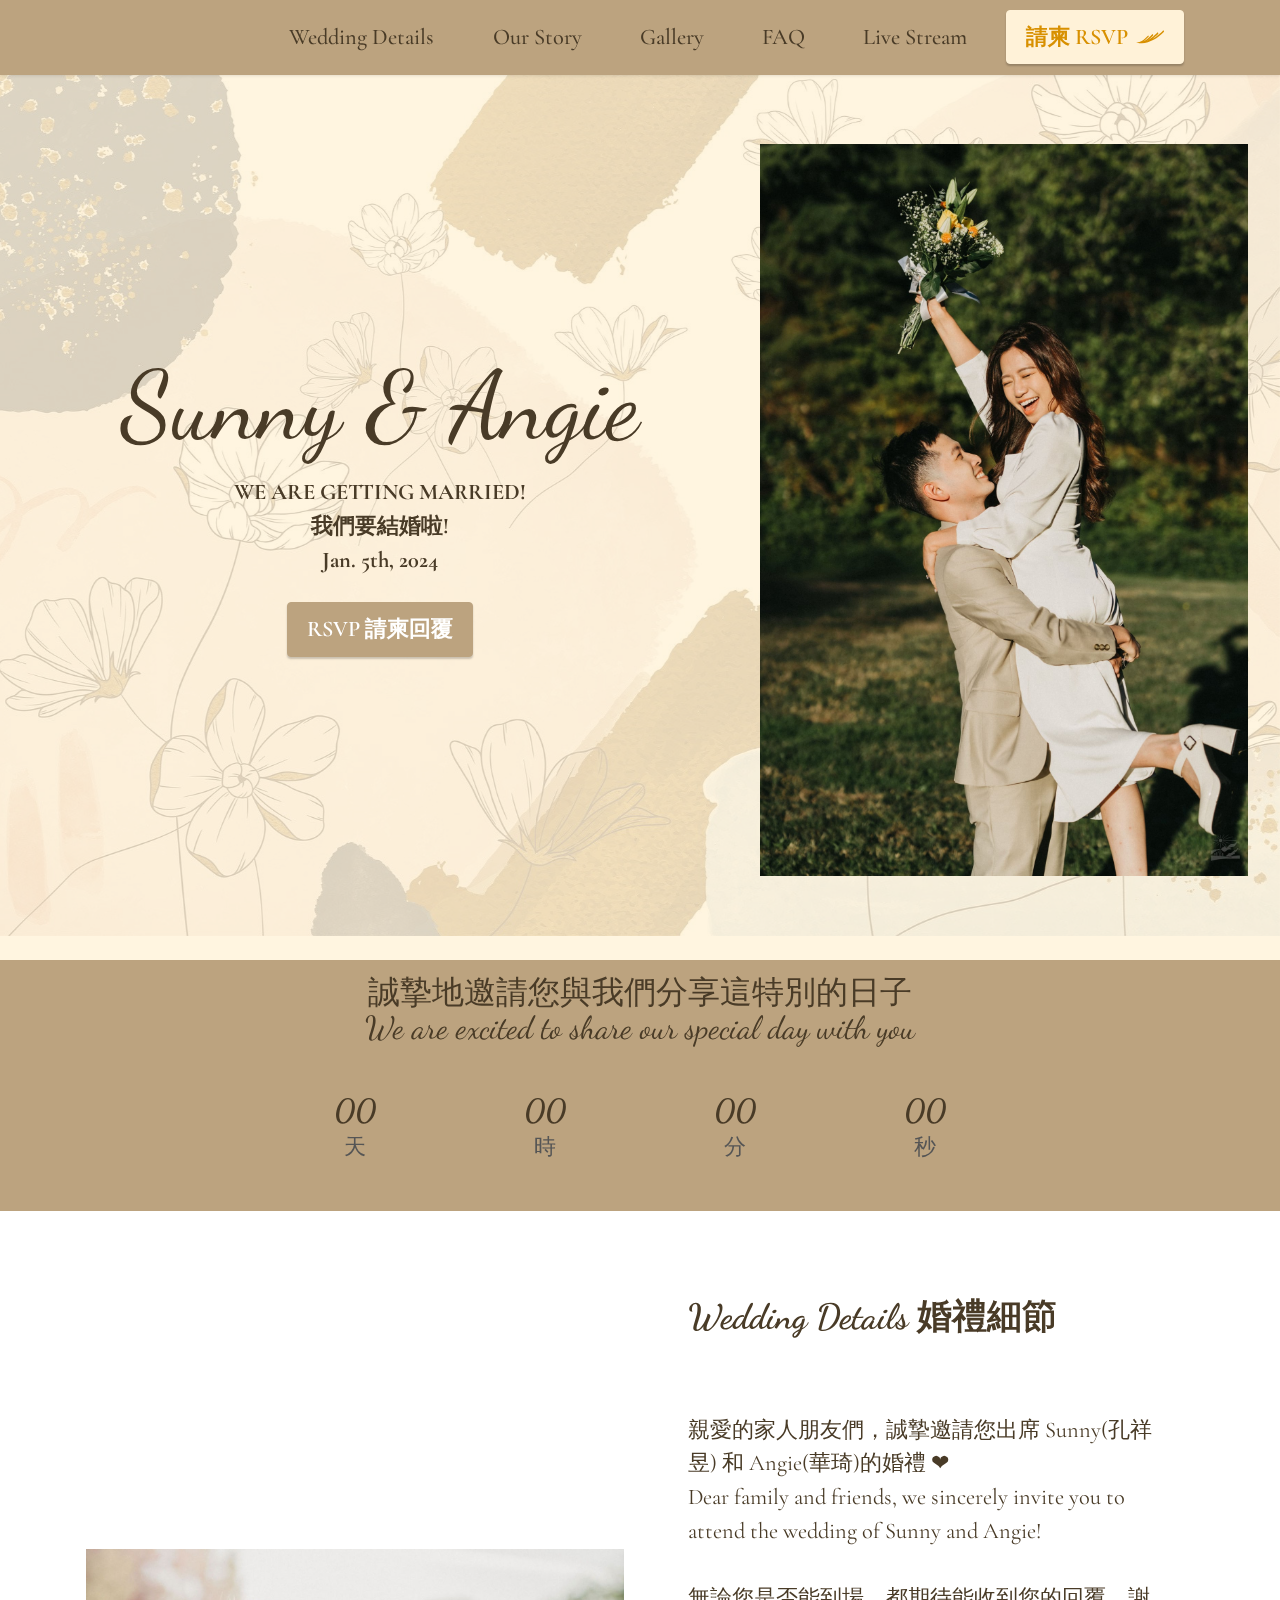
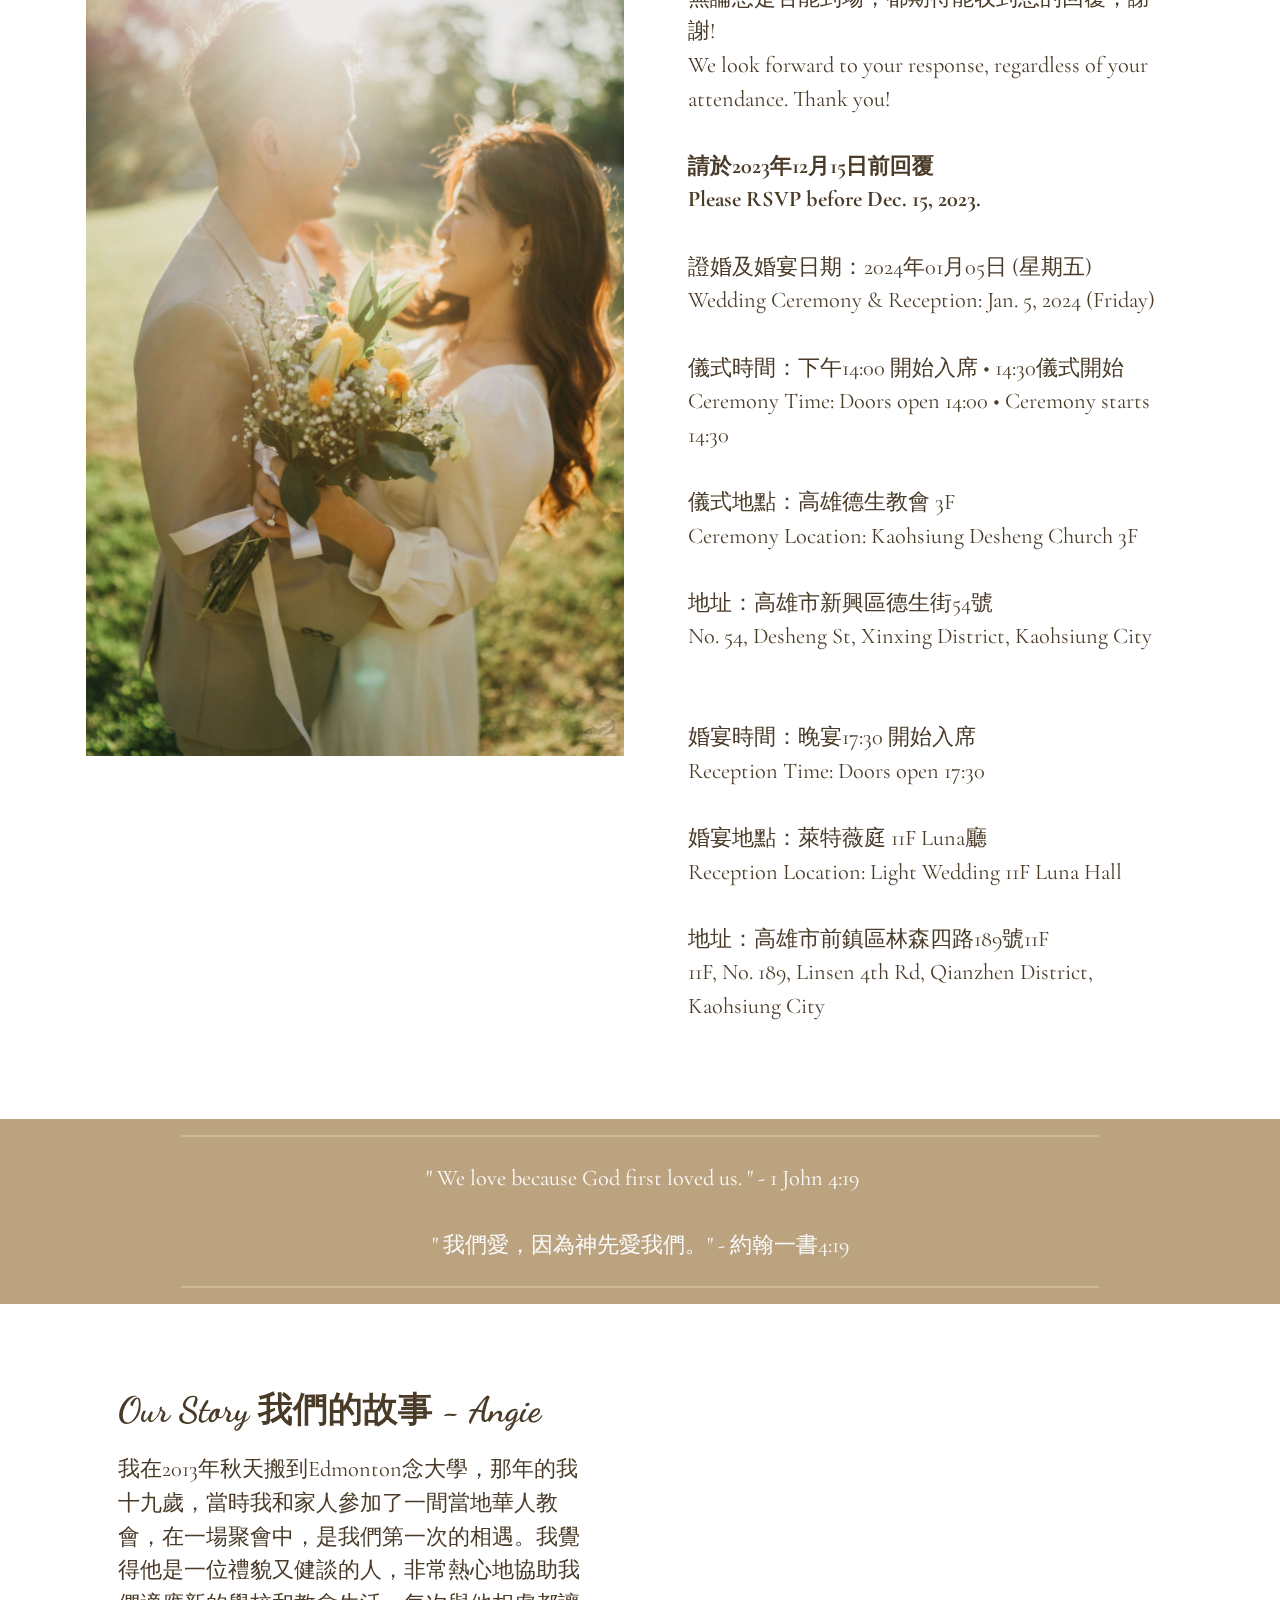
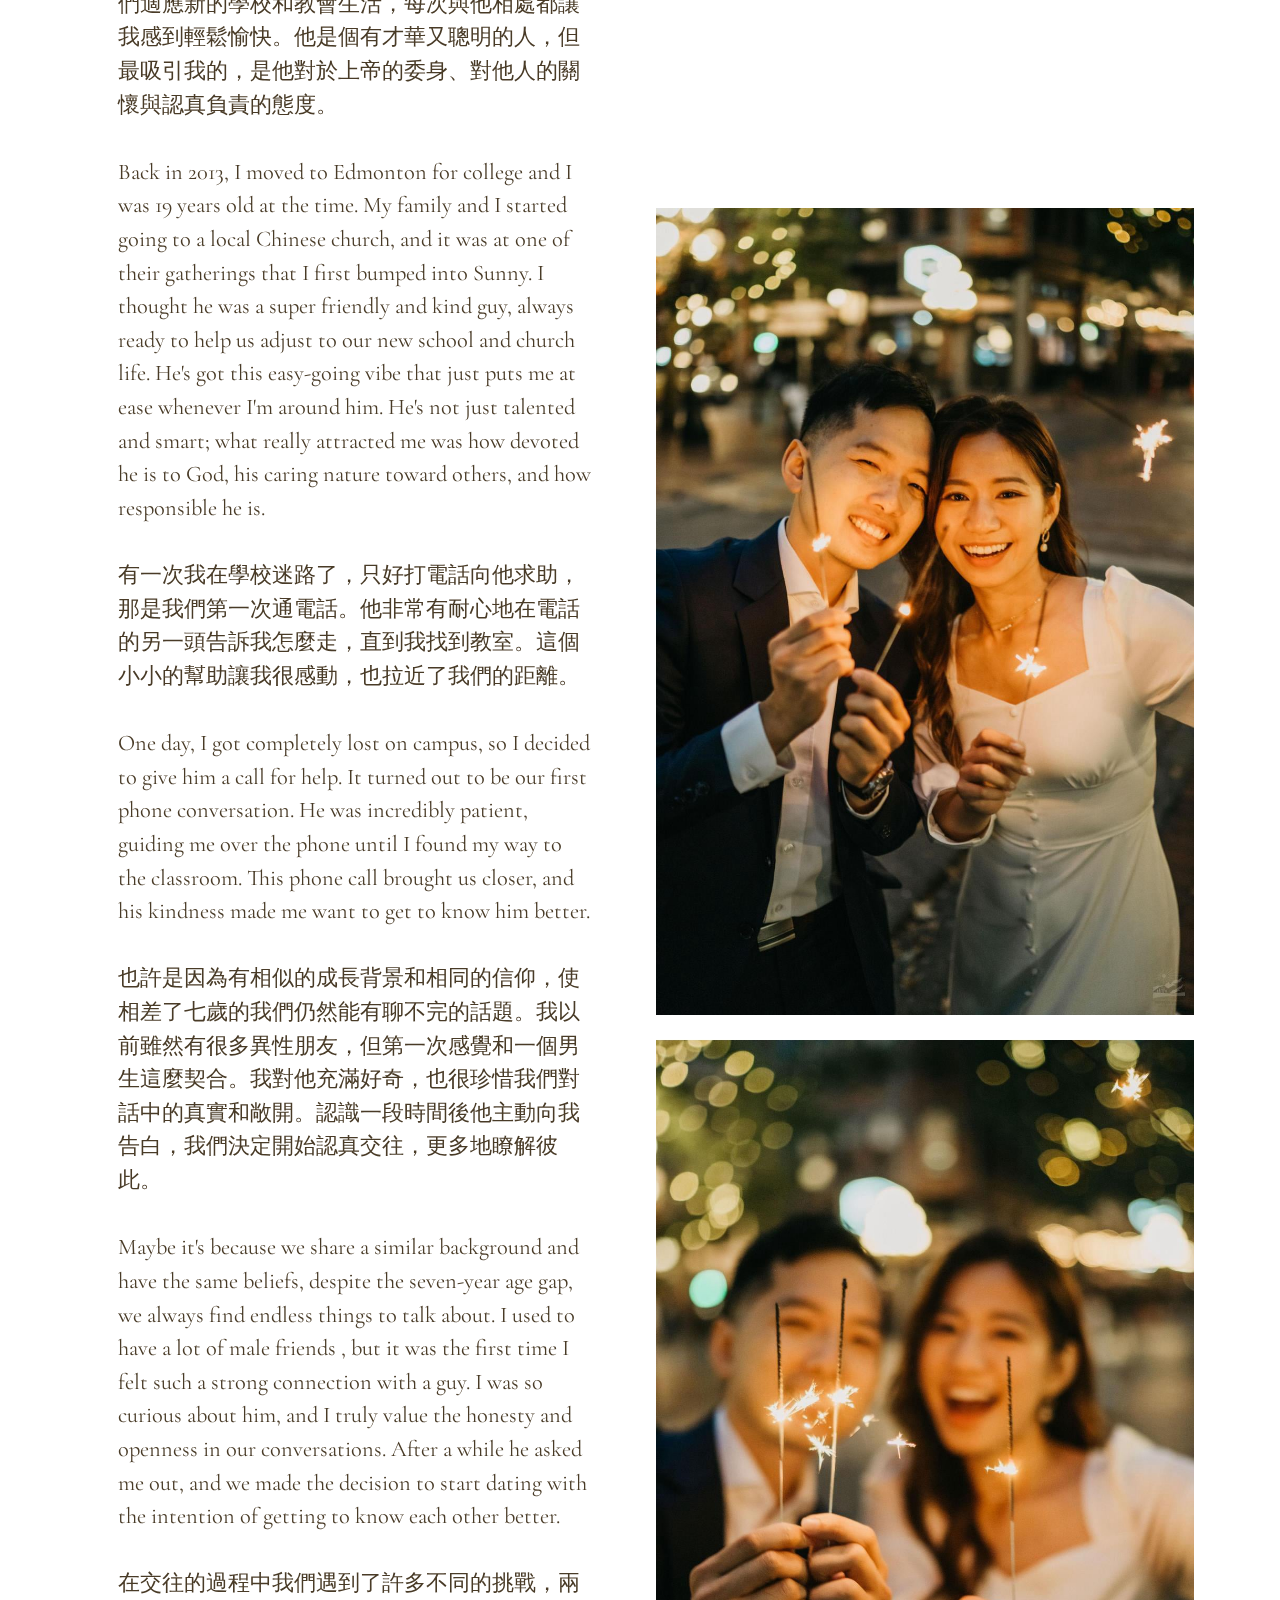
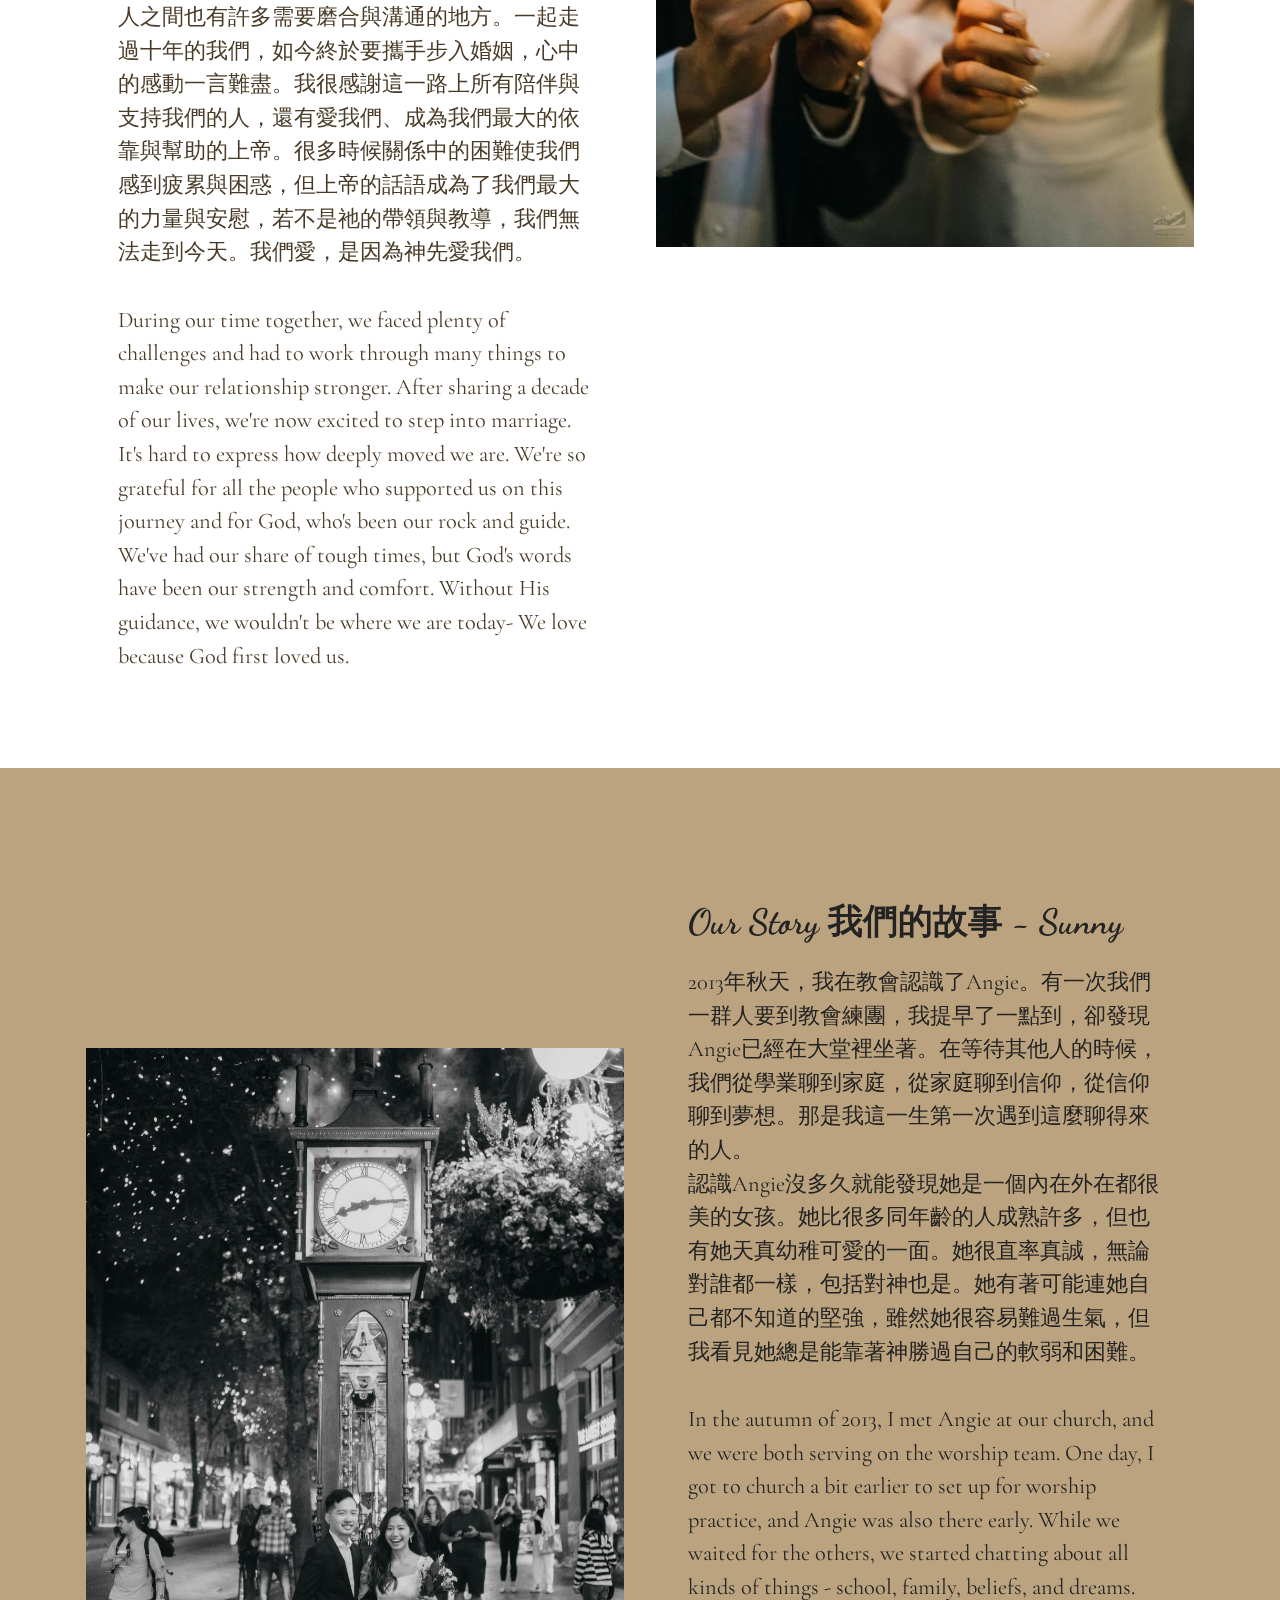
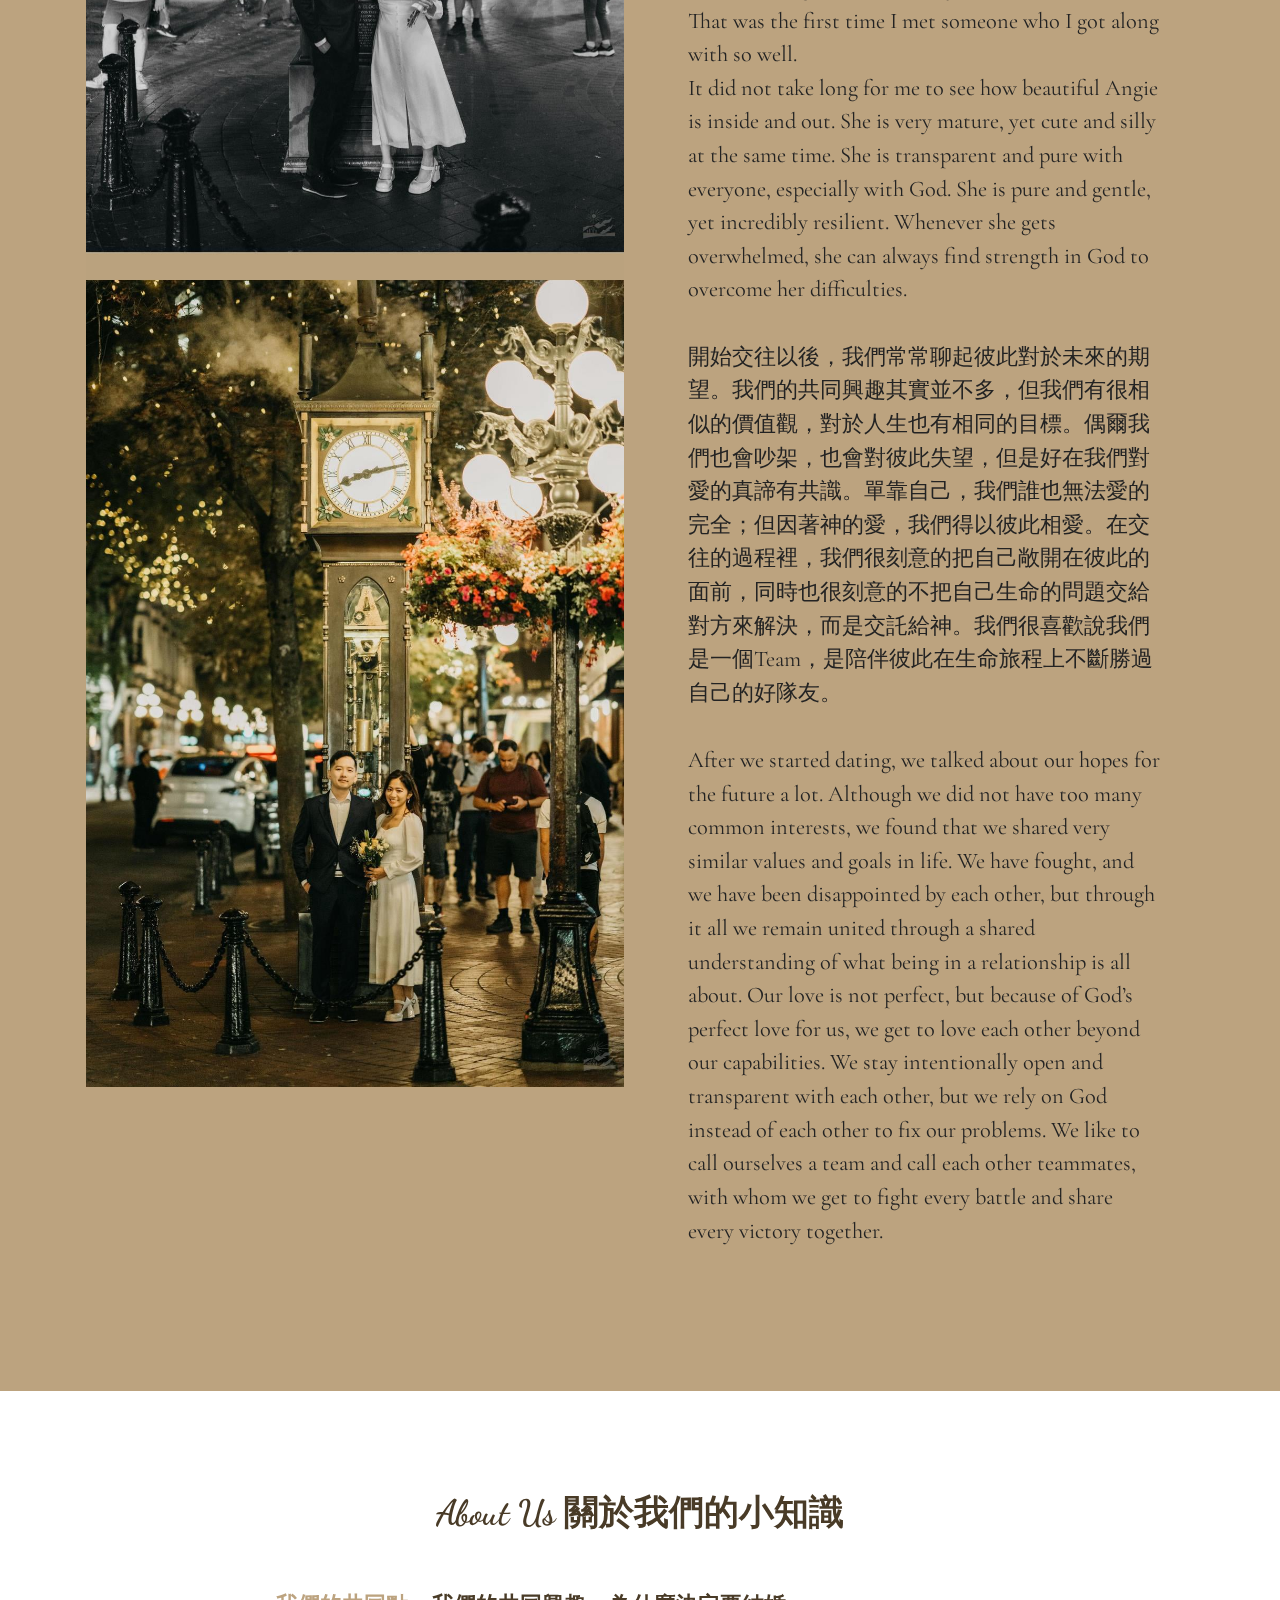
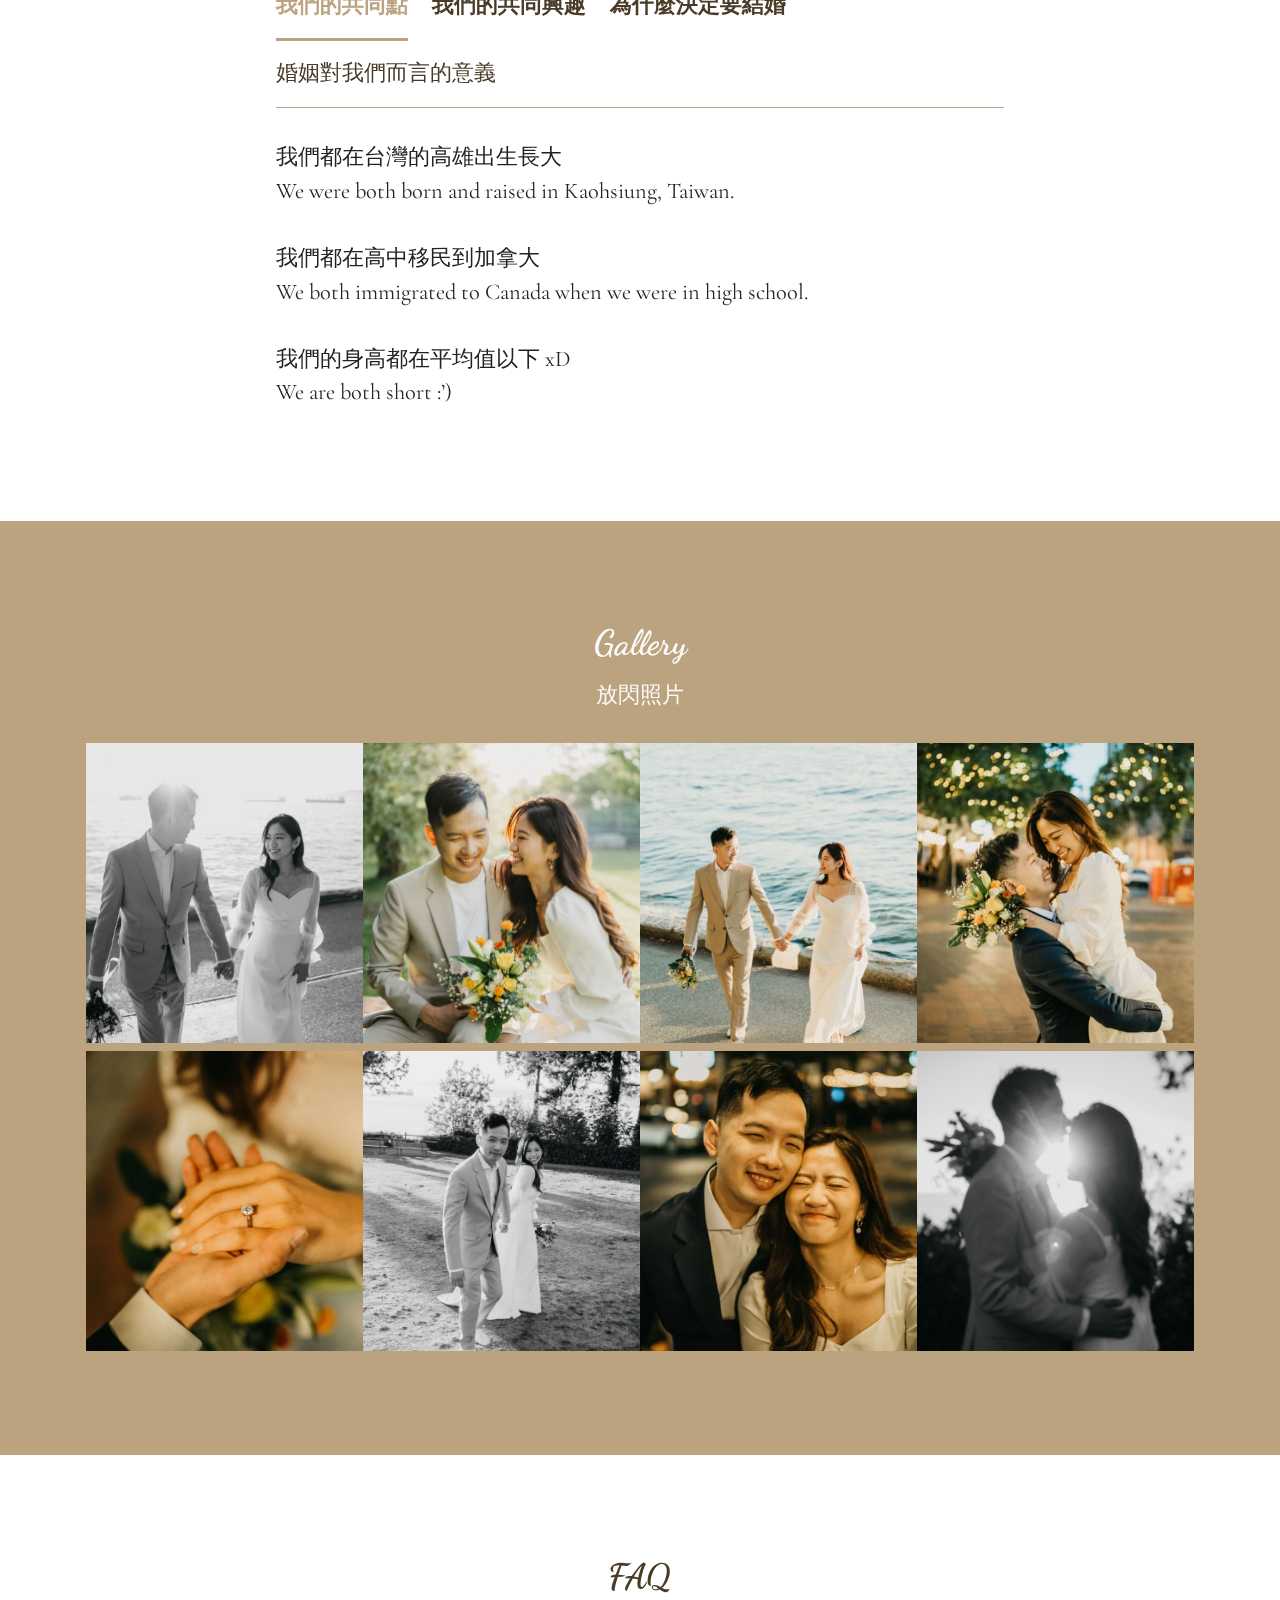
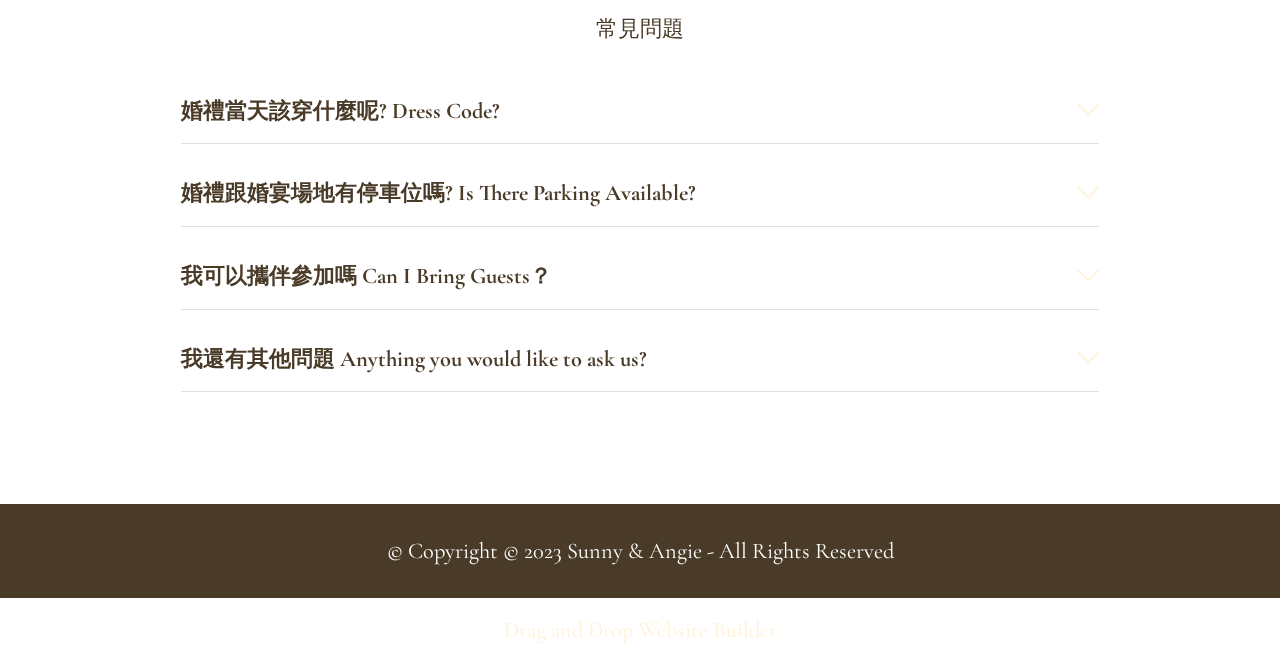
==== commit 02200ae2: "create github pages" ====
--- a/index.html
+++ b/index.html
@@ -183,7 +183,7 @@
                     <p class="mbr-text mbr-fonts-style display-4">​​​​​我在2013年秋天搬到Edmonton念大學，那年的我十九歲，當時我和家人參加了一間當地華人教會，在一場聚會中，是我們第一次的相遇。我覺得他是一位禮貌又健談的人，非常熱心地協助我們適應新的學校和教會生活，每次與他相處都讓我感到輕鬆愉快。他是個有才華又聰明的人，但最吸引我的，是他對於上帝的委身、對他人的關懷與認真負責的態度。
 <br>
 <br>Back in 2013, I moved to Edmonton for college and I was 19 years old at the time. My family and I started going to a local Chinese church, and it was at one of their gatherings that I first bumped into Sunny. I thought he was a super friendly and kind guy, always ready to help us adjust to our new school and church life. He's got this easy-going vibe that just puts me at ease whenever I'm around him. He's not just talented and smart; what really attracted me was how devoted he is to God, his caring nature toward others, and how responsible he is.
-<br><br>有一次我在學校迷路了，只好打電話向他求助，那是我們第一次通電話。他非常有耐心地在電話的另一頭為我告訴我怎麼走，直到我找到教室。這個小小的幫助讓我很感動，也拉近了我們的距離。
+<br><br>有一次我在學校迷路了，只好打電話向他求助，那是我們第一次通電話。他非常有耐心地在電話的另一頭告訴我怎麼走，直到我找到教室。這個小小的幫助讓我很感動，也拉近了我們的距離。
 <br>
 <br>One day, I got completely lost on campus, so I decided to give him a call for help. It turned out to be our first phone conversation. He was incredibly patient, guiding me over the phone until I found my way to the classroom. This phone call brought us closer, and his kindness made me want to get to know him better.<br>
 <br>也許是因為有相似的成長背景和相同的信仰，使相差了七歲的我們仍然能有聊不完的話題。我以前雖然有很多異性朋友，但第一次感覺和一個男生這麼契合。我對他充滿好奇，也很珍惜我們對話中的真實和敞開。認識一段時間後他主動向我告白，我們決定開始認真交往，更多地瞭解彼此。
@@ -305,8 +305,8 @@
         </div>
         <div class="row mbr-gallery mt-4">
             <div class="col-12 col-md-6 col-lg-3 item gallery-image">
-                <div class="item-wrapper" data-toggle="modal" data-bs-toggle="modal" data-target="#tTcoVoUM4i-modal" data-bs-target="#tTcoVoUM4i-modal">
-                    <img class="w-100" src="assets/images/angie-3413-644x429.jpg" alt="" data-slide-to="0" data-bs-slide-to="0" data-target="#lb-tTcoVoUM4i" data-bs-target="#lb-tTcoVoUM4i">
+                <div class="item-wrapper" data-toggle="modal" data-bs-toggle="modal" data-target="#tTcpsDgNMY-modal" data-bs-target="#tTcpsDgNMY-modal">
+                    <img class="w-100" src="assets/images/angie-3413-644x429.jpg" alt="" data-slide-to="0" data-bs-slide-to="0" data-target="#lb-tTcpsDgNMY" data-bs-target="#lb-tTcpsDgNMY">
                     <div class="icon-wrapper">
                         <span class="mobi-mbri mobi-mbri-search mbr-iconfont mbr-iconfont-btn"></span>
                     </div>
@@ -314,8 +314,8 @@
                 <h6 class="mbr-item-subtitle mbr-fonts-style align-center mb-2 mt-2 display-7"></h6>
             </div>
             <div class="col-12 col-md-6 col-lg-3 item gallery-image">
-                <div class="item-wrapper" data-toggle="modal" data-bs-toggle="modal" data-target="#tTcoVoUM4i-modal" data-bs-target="#tTcoVoUM4i-modal">
-                    <img class="w-100" src="assets/images/img-5508-1036x690.jpeg" alt="" data-slide-to="1" data-bs-slide-to="1" data-target="#lb-tTcoVoUM4i" data-bs-target="#lb-tTcoVoUM4i">
+                <div class="item-wrapper" data-toggle="modal" data-bs-toggle="modal" data-target="#tTcpsDgNMY-modal" data-bs-target="#tTcpsDgNMY-modal">
+                    <img class="w-100" src="assets/images/img-5508-1036x690.jpeg" alt="" data-slide-to="1" data-bs-slide-to="1" data-target="#lb-tTcpsDgNMY" data-bs-target="#lb-tTcpsDgNMY">
                     <div class="icon-wrapper">
                         <span class="mobi-mbri mobi-mbri-search mbr-iconfont mbr-iconfont-btn"></span>
                     </div>
@@ -323,8 +323,8 @@
                 <h6 class="mbr-item-subtitle mbr-fonts-style align-center mb-2 mt-2 display-7"></h6>
             </div>
             <div class="col-12 col-md-6 col-lg-3 item gallery-image">
-                <div class="item-wrapper" data-toggle="modal" data-bs-toggle="modal" data-target="#tTcoVoUM4i-modal" data-bs-target="#tTcoVoUM4i-modal">
-                    <img class="w-100" src="assets/images/angie-03407-2-644x966.jpg" alt="" data-slide-to="2" data-bs-slide-to="2" data-target="#lb-tTcoVoUM4i" data-bs-target="#lb-tTcoVoUM4i">
+                <div class="item-wrapper" data-toggle="modal" data-bs-toggle="modal" data-target="#tTcpsDgNMY-modal" data-bs-target="#tTcpsDgNMY-modal">
+                    <img class="w-100" src="assets/images/angie-03407-2-644x966.jpg" alt="" data-slide-to="2" data-bs-slide-to="2" data-target="#lb-tTcpsDgNMY" data-bs-target="#lb-tTcpsDgNMY">
                     <div class="icon-wrapper">
                         <span class="mobi-mbri mobi-mbri-search mbr-iconfont mbr-iconfont-btn"></span>
                     </div>
@@ -332,53 +332,53 @@
                 <h6 class="mbr-item-subtitle mbr-fonts-style align-center mb-2 mt-2 display-7"></h6>
             </div>
             <div class="col-12 col-md-6 col-lg-3 item gallery-image">
-                <div class="item-wrapper" data-toggle="modal" data-bs-toggle="modal" data-target="#tTcoVoUM4i-modal" data-bs-target="#tTcoVoUM4i-modal">
-                    <img class="w-100" src="assets/images/angie-3493-644x429.jpg" alt="" data-slide-to="3" data-bs-slide-to="3" data-target="#lb-tTcoVoUM4i" data-bs-target="#lb-tTcoVoUM4i">
+                <div class="item-wrapper" data-toggle="modal" data-bs-toggle="modal" data-target="#tTcpsDgNMY-modal" data-bs-target="#tTcpsDgNMY-modal">
+                    <img class="w-100" src="assets/images/angie-3493-644x429.jpg" alt="" data-slide-to="3" data-bs-slide-to="3" data-target="#lb-tTcpsDgNMY" data-bs-target="#lb-tTcpsDgNMY">
                     <div class="icon-wrapper">
                         <span class="mobi-mbri mobi-mbri-search mbr-iconfont mbr-iconfont-btn"></span>
                     </div>
                 </div>
                 <h6 class="mbr-item-subtitle mbr-fonts-style align-center mb-2 mt-2 display-7"></h6>
             </div><div class="col-12 col-md-6 col-lg-3 item gallery-image">
-                <div class="item-wrapper" data-toggle="modal" data-bs-toggle="modal" data-target="#tTcoVoUM4i-modal" data-bs-target="#tTcoVoUM4i-modal">
-                    <img class="w-100" src="assets/images/angie-03485-2-644x966.jpg" alt="" data-slide-to="4" data-bs-slide-to="4" data-target="#lb-tTcoVoUM4i" data-bs-target="#lb-tTcoVoUM4i">
+                <div class="item-wrapper" data-toggle="modal" data-bs-toggle="modal" data-target="#tTcpsDgNMY-modal" data-bs-target="#tTcpsDgNMY-modal">
+                    <img class="w-100" src="assets/images/angie-03485-2-644x966.jpg" alt="" data-slide-to="4" data-bs-slide-to="4" data-target="#lb-tTcpsDgNMY" data-bs-target="#lb-tTcpsDgNMY">
                     <div class="icon-wrapper">
                         <span class="mobi-mbri mobi-mbri-search mbr-iconfont mbr-iconfont-btn"></span>
                     </div>
                 </div>
                 <h6 class="mbr-item-subtitle mbr-fonts-style align-center mb-2 mt-2 display-7"></h6>
             </div><div class="col-12 col-md-6 col-lg-3 item gallery-image">
-                <div class="item-wrapper" data-toggle="modal" data-bs-toggle="modal" data-target="#tTcoVoUM4i-modal" data-bs-target="#tTcoVoUM4i-modal">
-                    <img class="w-100" src="assets/images/angie-3373-644x966.jpg" alt="" data-slide-to="5" data-bs-slide-to="5" data-target="#lb-tTcoVoUM4i" data-bs-target="#lb-tTcoVoUM4i">
+                <div class="item-wrapper" data-toggle="modal" data-bs-toggle="modal" data-target="#tTcpsDgNMY-modal" data-bs-target="#tTcpsDgNMY-modal">
+                    <img class="w-100" src="assets/images/angie-3373-644x966.jpg" alt="" data-slide-to="5" data-bs-slide-to="5" data-target="#lb-tTcpsDgNMY" data-bs-target="#lb-tTcpsDgNMY">
                     <div class="icon-wrapper">
                         <span class="mobi-mbri mobi-mbri-search mbr-iconfont mbr-iconfont-btn"></span>
                     </div>
                 </div>
                 <h6 class="mbr-item-subtitle mbr-fonts-style align-center mb-2 mt-2 display-7"></h6>
             </div><div class="col-12 col-md-6 col-lg-3 item gallery-image">
-                <div class="item-wrapper" data-toggle="modal" data-bs-toggle="modal" data-target="#tTcoVoUM4i-modal" data-bs-target="#tTcoVoUM4i-modal">
-                    <img class="w-100" src="assets/images/angie-3528-644x429.jpg" alt="" data-slide-to="6" data-bs-slide-to="6" data-target="#lb-tTcoVoUM4i" data-bs-target="#lb-tTcoVoUM4i">
+                <div class="item-wrapper" data-toggle="modal" data-bs-toggle="modal" data-target="#tTcpsDgNMY-modal" data-bs-target="#tTcpsDgNMY-modal">
+                    <img class="w-100" src="assets/images/angie-3528-644x429.jpg" alt="" data-slide-to="6" data-bs-slide-to="6" data-target="#lb-tTcpsDgNMY" data-bs-target="#lb-tTcpsDgNMY">
                     <div class="icon-wrapper">
                         <span class="mobi-mbri mobi-mbri-search mbr-iconfont mbr-iconfont-btn"></span>
                     </div>
                 </div>
                 <h6 class="mbr-item-subtitle mbr-fonts-style align-center mb-2 mt-2 display-7"></h6>
             </div><div class="col-12 col-md-6 col-lg-3 item gallery-image">
-                <div class="item-wrapper" data-toggle="modal" data-bs-toggle="modal" data-target="#tTcoVoUM4i-modal" data-bs-target="#tTcoVoUM4i-modal">
-                    <img class="w-100" src="assets/images/angie-3379-2048x1365.jpg" alt="" data-slide-to="7" data-bs-slide-to="7" data-target="#lb-tTcoVoUM4i" data-bs-target="#lb-tTcoVoUM4i">
-                    <div class="icon-wrapper">
-                        <span class="mobi-mbri mobi-mbri-search mbr-iconfont mbr-iconfont-btn"></span>
-                    </div>
-                </div>
-                <h6 class="mbr-item-subtitle mbr-fonts-style align-center mb-2 mt-2 display-7"></h6>
-            </div>
-        </div>
-
-        <div class="modal mbr-slider" tabindex="-1" role="dialog" aria-hidden="true" id="tTcoVoUM4i-modal">
+                <div class="item-wrapper" data-toggle="modal" data-bs-toggle="modal" data-target="#tTcpsDgNMY-modal" data-bs-target="#tTcpsDgNMY-modal">
+                    <img class="w-100" src="assets/images/angie-3379-2048x1365.jpg" alt="" data-slide-to="7" data-bs-slide-to="7" data-target="#lb-tTcpsDgNMY" data-bs-target="#lb-tTcpsDgNMY">
+                    <div class="icon-wrapper">
+                        <span class="mobi-mbri mobi-mbri-search mbr-iconfont mbr-iconfont-btn"></span>
+                    </div>
+                </div>
+                <h6 class="mbr-item-subtitle mbr-fonts-style align-center mb-2 mt-2 display-7"></h6>
+            </div>
+        </div>
+
+        <div class="modal mbr-slider" tabindex="-1" role="dialog" aria-hidden="true" id="tTcpsDgNMY-modal">
             <div class="modal-dialog" role="document">
                 <div class="modal-content">
                     <div class="modal-body">
-                        <div class="carousel slide carousel-fade" id="lb-tTcoVoUM4i" data-interval="5000" data-bs-interval="5000">
+                        <div class="carousel slide carousel-fade" id="lb-tTcpsDgNMY" data-interval="5000" data-bs-interval="5000">
                             <div class="carousel-inner">
                                 <div class="carousel-item active">
                                     <img class="d-block w-100" src="assets/images/angie-3413-644x429.jpg" alt="">
@@ -402,18 +402,18 @@
                                 </div>
                             </div>
                             <ol class="carousel-indicators">
-                                <li data-slide-to="0" data-bs-slide-to="0" class="active" data-target="#lb-tTcoVoUM4i" data-bs-target="#lb-tTcoVoUM4i"></li>
-                                <li data-slide-to="1" data-bs-slide-to="1" data-target="#lb-tTcoVoUM4i" data-bs-target="#lb-tTcoVoUM4i"></li>
-                                <li data-slide-to="2" data-bs-slide-to="2" data-target="#lb-tTcoVoUM4i" data-bs-target="#lb-tTcoVoUM4i"></li>
-                                <li data-slide-to="3" data-bs-slide-to="3" data-target="#lb-tTcoVoUM4i" data-bs-target="#lb-tTcoVoUM4i"></li><li data-slide-to="4" data-bs-slide-to="4" data-target="#lb-tTcoVoUM4i" data-bs-target="#lb-tTcoVoUM4i"></li><li data-slide-to="5" data-bs-slide-to="5" data-target="#lb-tTcoVoUM4i" data-bs-target="#lb-tTcoVoUM4i"></li><li data-slide-to="6" data-bs-slide-to="6" data-target="#lb-tTcoVoUM4i" data-bs-target="#lb-tTcoVoUM4i"></li><li data-slide-to="7" data-bs-slide-to="7" data-target="#lb-tTcoVoUM4i" data-bs-target="#lb-tTcoVoUM4i"></li>
+                                <li data-slide-to="0" data-bs-slide-to="0" class="active" data-target="#lb-tTcpsDgNMY" data-bs-target="#lb-tTcpsDgNMY"></li>
+                                <li data-slide-to="1" data-bs-slide-to="1" data-target="#lb-tTcpsDgNMY" data-bs-target="#lb-tTcpsDgNMY"></li>
+                                <li data-slide-to="2" data-bs-slide-to="2" data-target="#lb-tTcpsDgNMY" data-bs-target="#lb-tTcpsDgNMY"></li>
+                                <li data-slide-to="3" data-bs-slide-to="3" data-target="#lb-tTcpsDgNMY" data-bs-target="#lb-tTcpsDgNMY"></li><li data-slide-to="4" data-bs-slide-to="4" data-target="#lb-tTcpsDgNMY" data-bs-target="#lb-tTcpsDgNMY"></li><li data-slide-to="5" data-bs-slide-to="5" data-target="#lb-tTcpsDgNMY" data-bs-target="#lb-tTcpsDgNMY"></li><li data-slide-to="6" data-bs-slide-to="6" data-target="#lb-tTcpsDgNMY" data-bs-target="#lb-tTcpsDgNMY"></li><li data-slide-to="7" data-bs-slide-to="7" data-target="#lb-tTcpsDgNMY" data-bs-target="#lb-tTcpsDgNMY"></li>
                             </ol>
                             <a role="button" href="" class="close" data-dismiss="modal" data-bs-dismiss="modal" aria-label="Close">
                             </a>
-                            <a class="carousel-control-prev carousel-control" role="button" data-slide="prev" data-bs-slide="prev" href="#lb-tTcoVoUM4i">
+                            <a class="carousel-control-prev carousel-control" role="button" data-slide="prev" data-bs-slide="prev" href="#lb-tTcpsDgNMY">
                                 <span class="mobi-mbri mobi-mbri-arrow-prev" aria-hidden="true"></span>
                                 <span class="sr-only visually-hidden">Previous</span>
                             </a>
-                            <a class="carousel-control-next carousel-control" role="button" data-slide="next" data-bs-slide="next" href="#lb-tTcoVoUM4i">
+                            <a class="carousel-control-next carousel-control" role="button" data-slide="next" data-bs-slide="next" href="#lb-tTcpsDgNMY">
                                 <span class="mobi-mbri mobi-mbri-arrow-next" aria-hidden="true"></span>
                                 <span class="sr-only visually-hidden">Next</span>
                             </a>
@@ -518,7 +518,7 @@
             </div>
         </div>
     </div>
-</section><section class="display-7" style="padding: 0;align-items: center;justify-content: center;flex-wrap: wrap;    align-content: center;display: flex;position: relative;height: 4rem;"><a href="https://mobiri.se/1748545" style="flex: 1 1;height: 4rem;position: absolute;width: 100%;z-index: 1;"><img alt="" style="height: 4rem;" src="[data-uri]"></a><p style="margin: 0;text-align: center;" class="display-7">&#8204;</p><a style="z-index:1" href="https://mobirise.com/html-editor.html">HTML Editor</a></section><script src="assets/bootstrap/js/bootstrap.bundle.min.js"></script>  <script src="assets/parallax/jarallax.js"></script>  <script src="assets/smoothscroll/smooth-scroll.js"></script>  <script src="assets/ytplayer/index.js"></script>  <script src="assets/dropdown/js/navbar-dropdown.js"></script>  <script src="assets/countdown/countdown.js"></script>  <script src="assets/mbr-tabs/mbr-tabs.js"></script>  <script src="assets/mbr-switch-arrow/mbr-switch-arrow.js"></script>  <script src="assets/theme/js/script.js"></script>  
+</section><section class="display-7" style="padding: 0;align-items: center;justify-content: center;flex-wrap: wrap;    align-content: center;display: flex;position: relative;height: 4rem;"><a href="https://mobiri.se/1748545" style="flex: 1 1;height: 4rem;position: absolute;width: 100%;z-index: 1;"><img alt="" style="height: 4rem;" src="[data-uri]"></a><p style="margin: 0;text-align: center;" class="display-7">&#8204;</p><a style="z-index:1" href="https://mobirise.com/drag-drop-website-builder.html">Drag and Drop Website Builder</a></section><script src="assets/bootstrap/js/bootstrap.bundle.min.js"></script>  <script src="assets/parallax/jarallax.js"></script>  <script src="assets/smoothscroll/smooth-scroll.js"></script>  <script src="assets/ytplayer/index.js"></script>  <script src="assets/dropdown/js/navbar-dropdown.js"></script>  <script src="assets/countdown/countdown.js"></script>  <script src="assets/mbr-tabs/mbr-tabs.js"></script>  <script src="assets/mbr-switch-arrow/mbr-switch-arrow.js"></script>  <script src="assets/theme/js/script.js"></script>  
   
   
  <div id="scrollToTop" class="scrollToTop mbr-arrow-up"><a style="text-align: center;"><i class="mbr-arrow-up-icon mbr-arrow-up-icon-cm cm-icon cm-icon-smallarrow-up"></i></a></div>
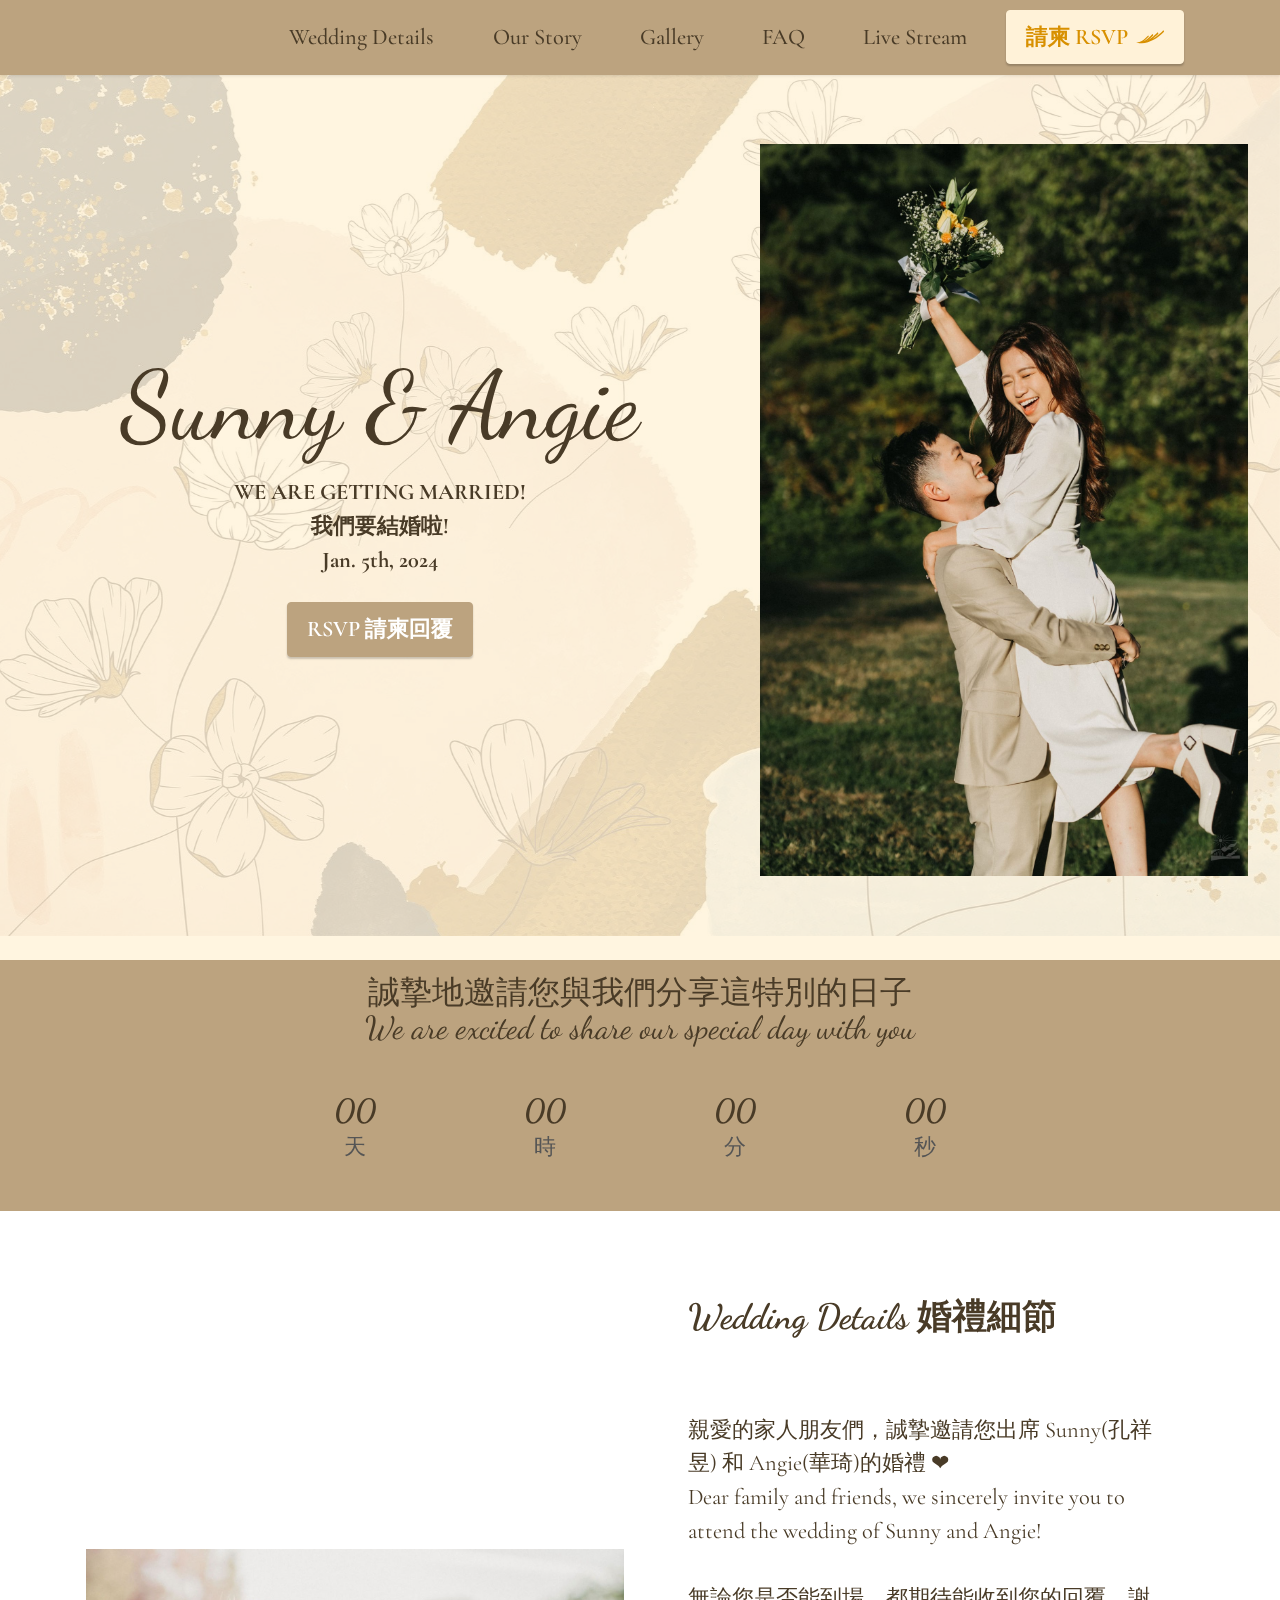
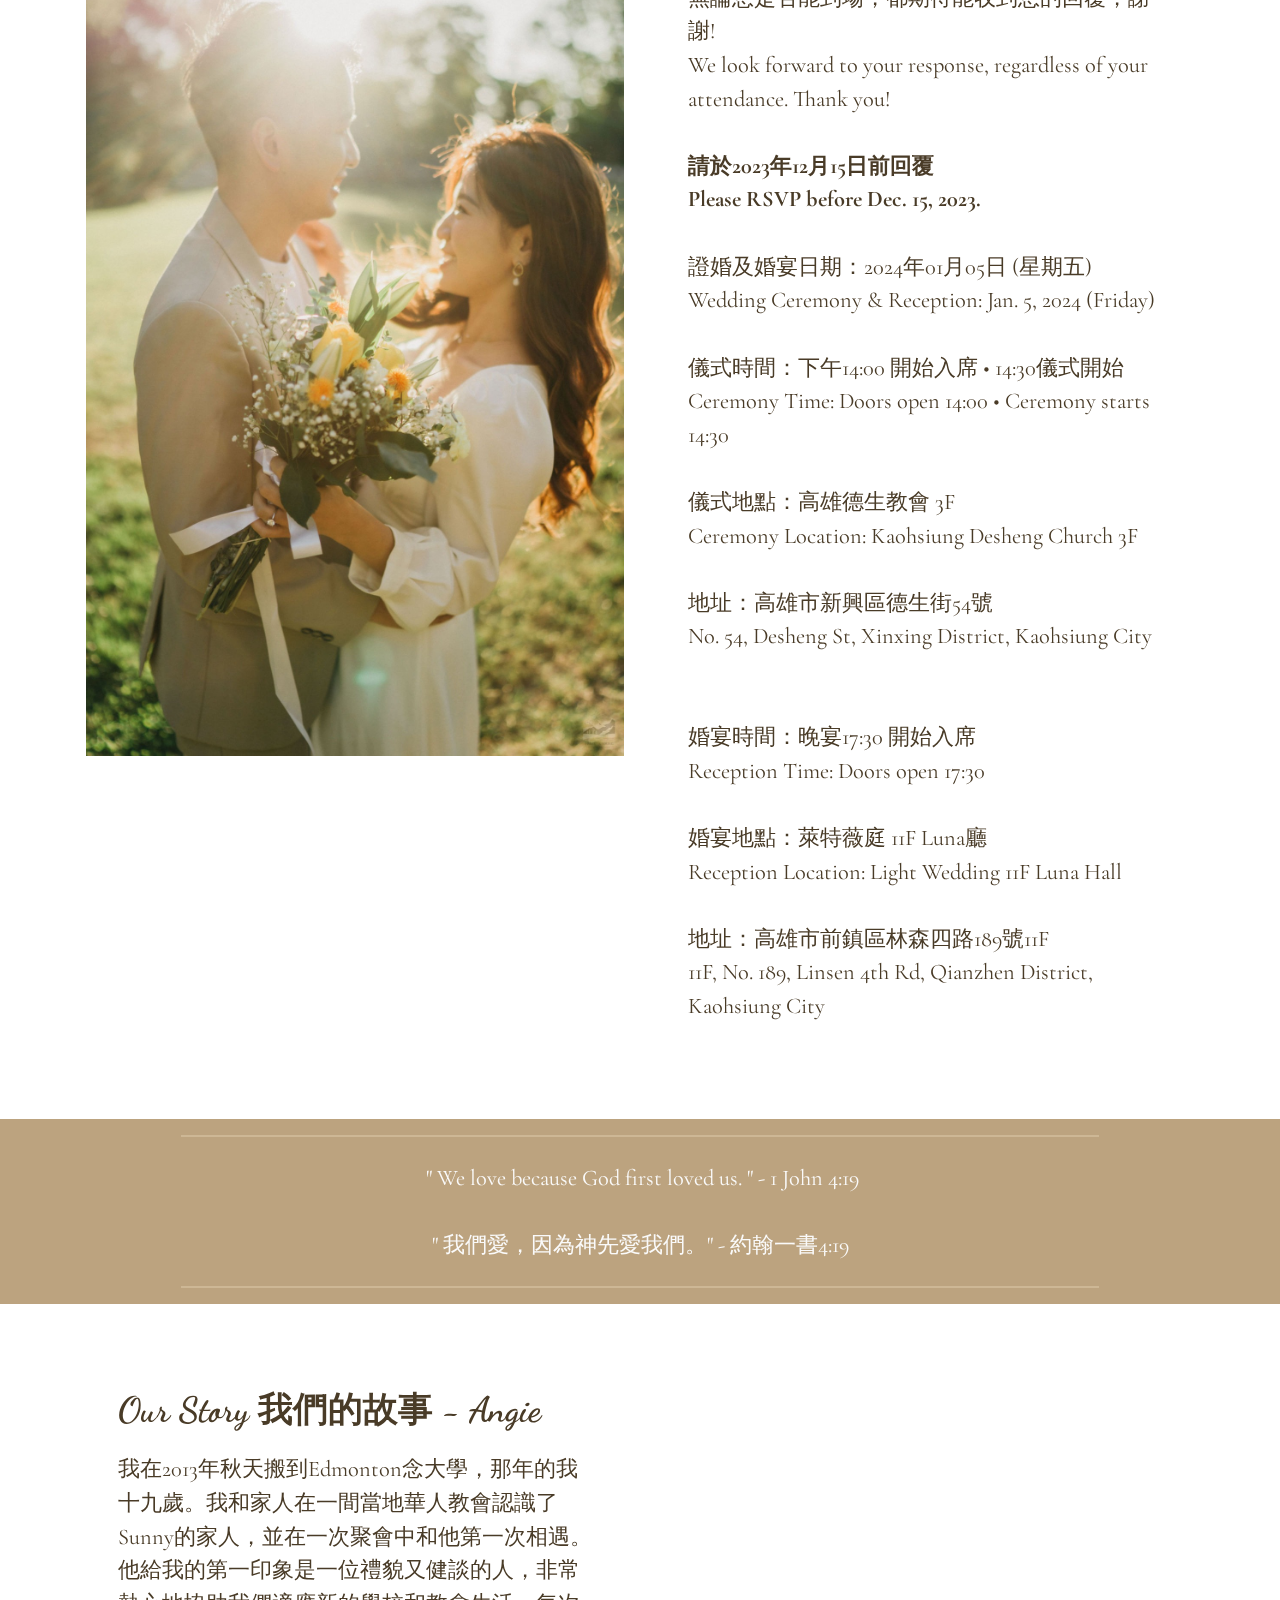
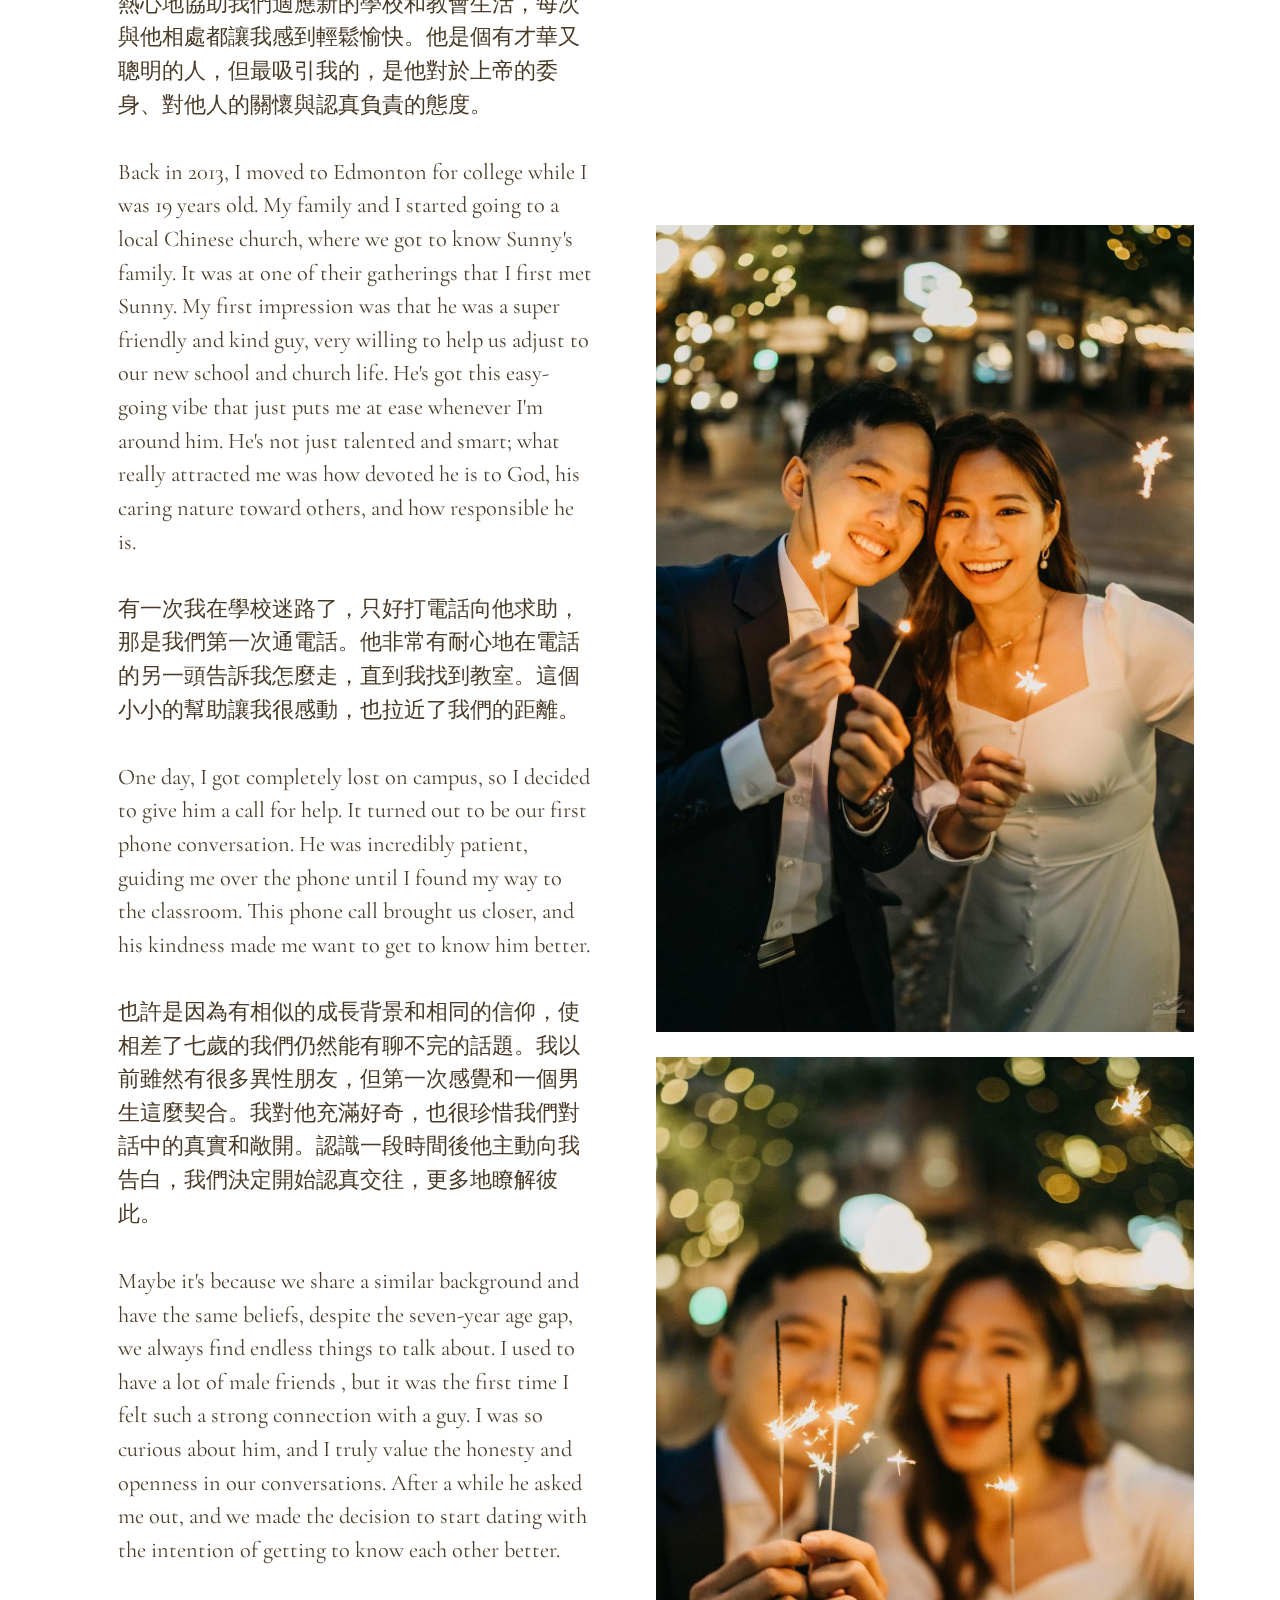
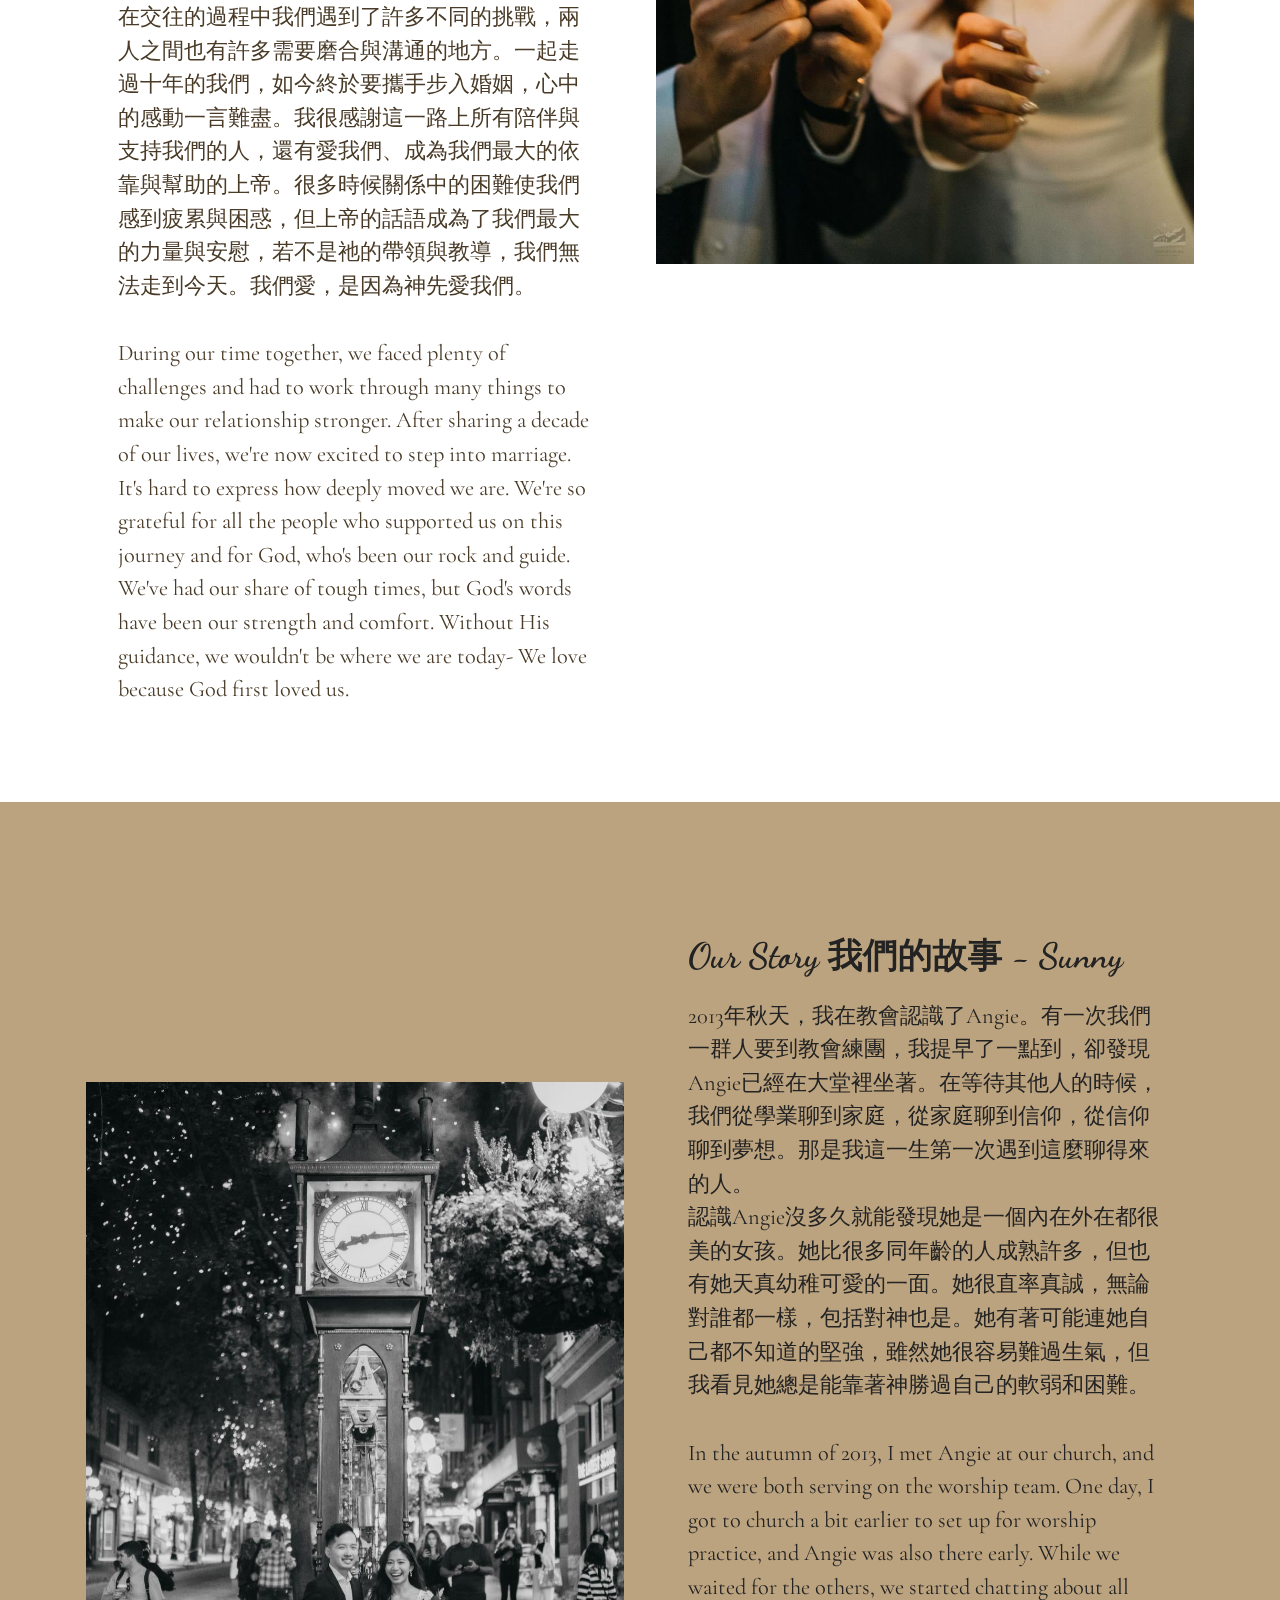
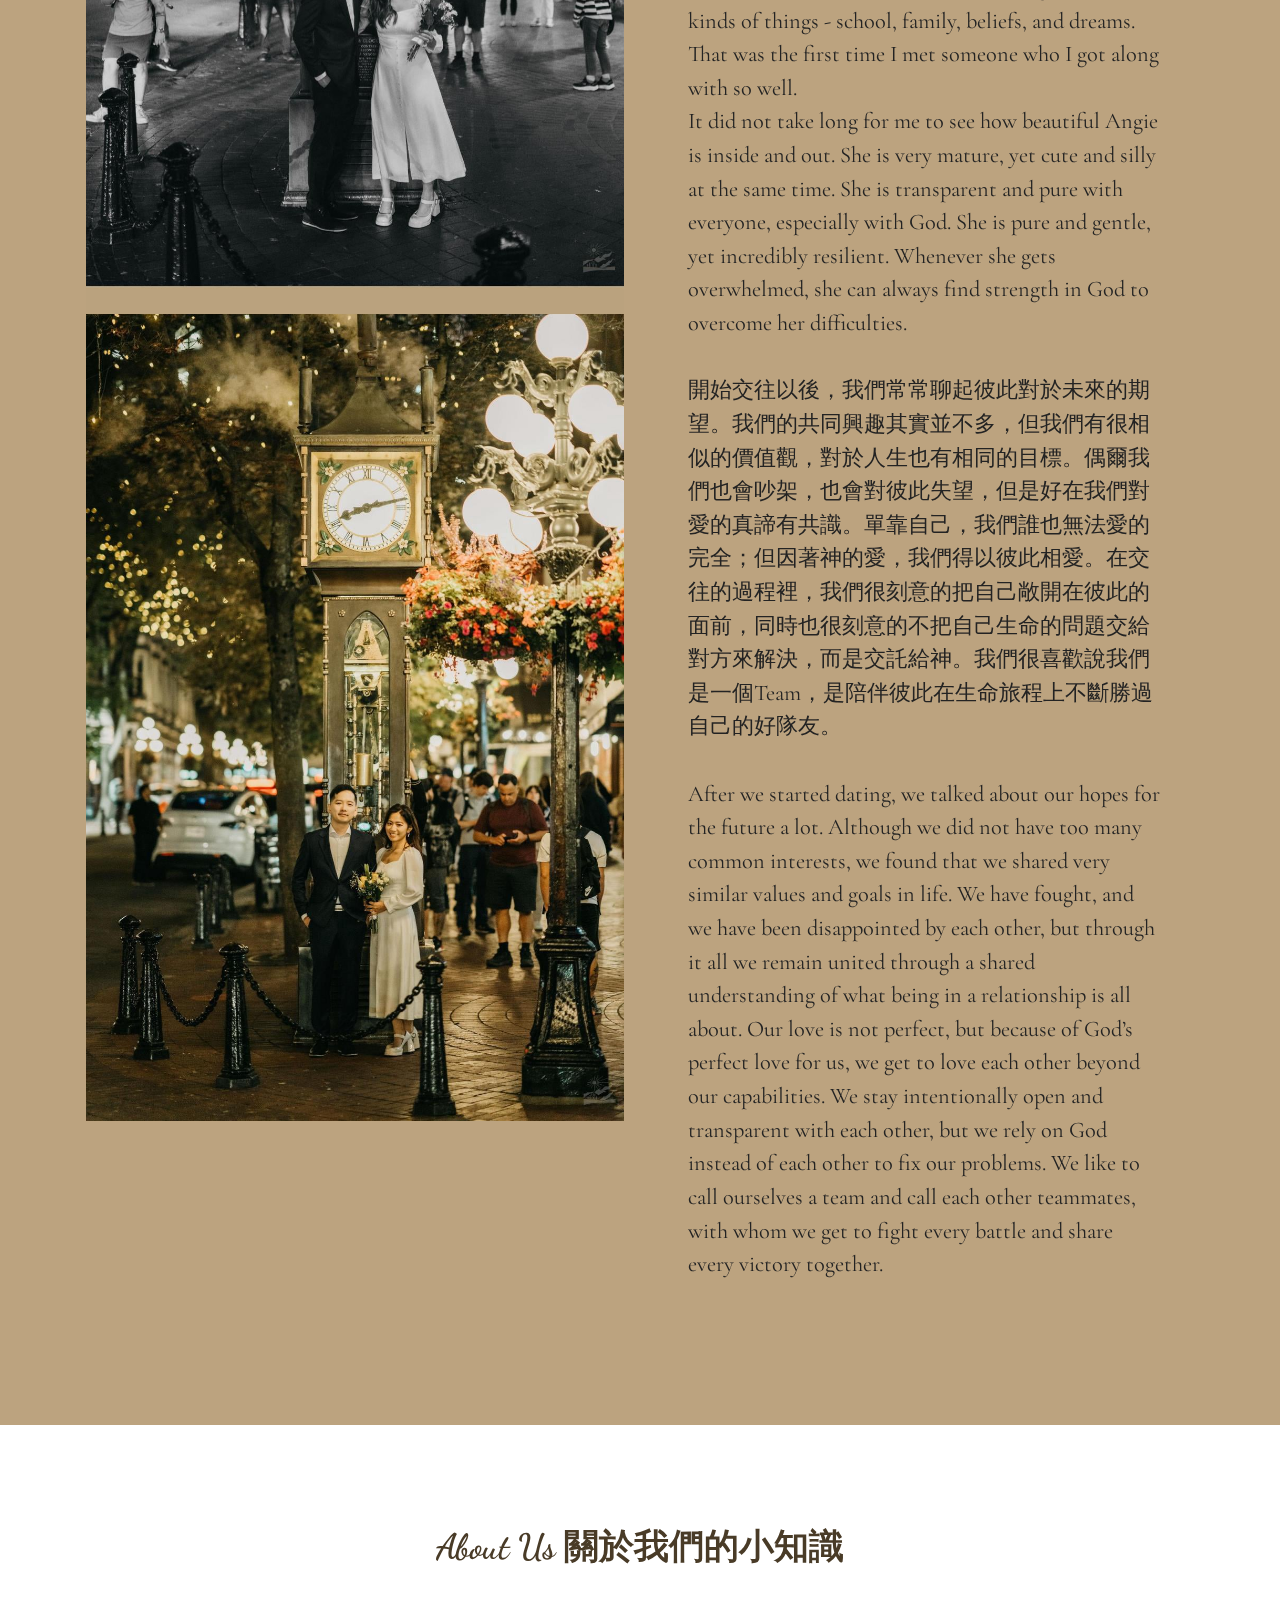
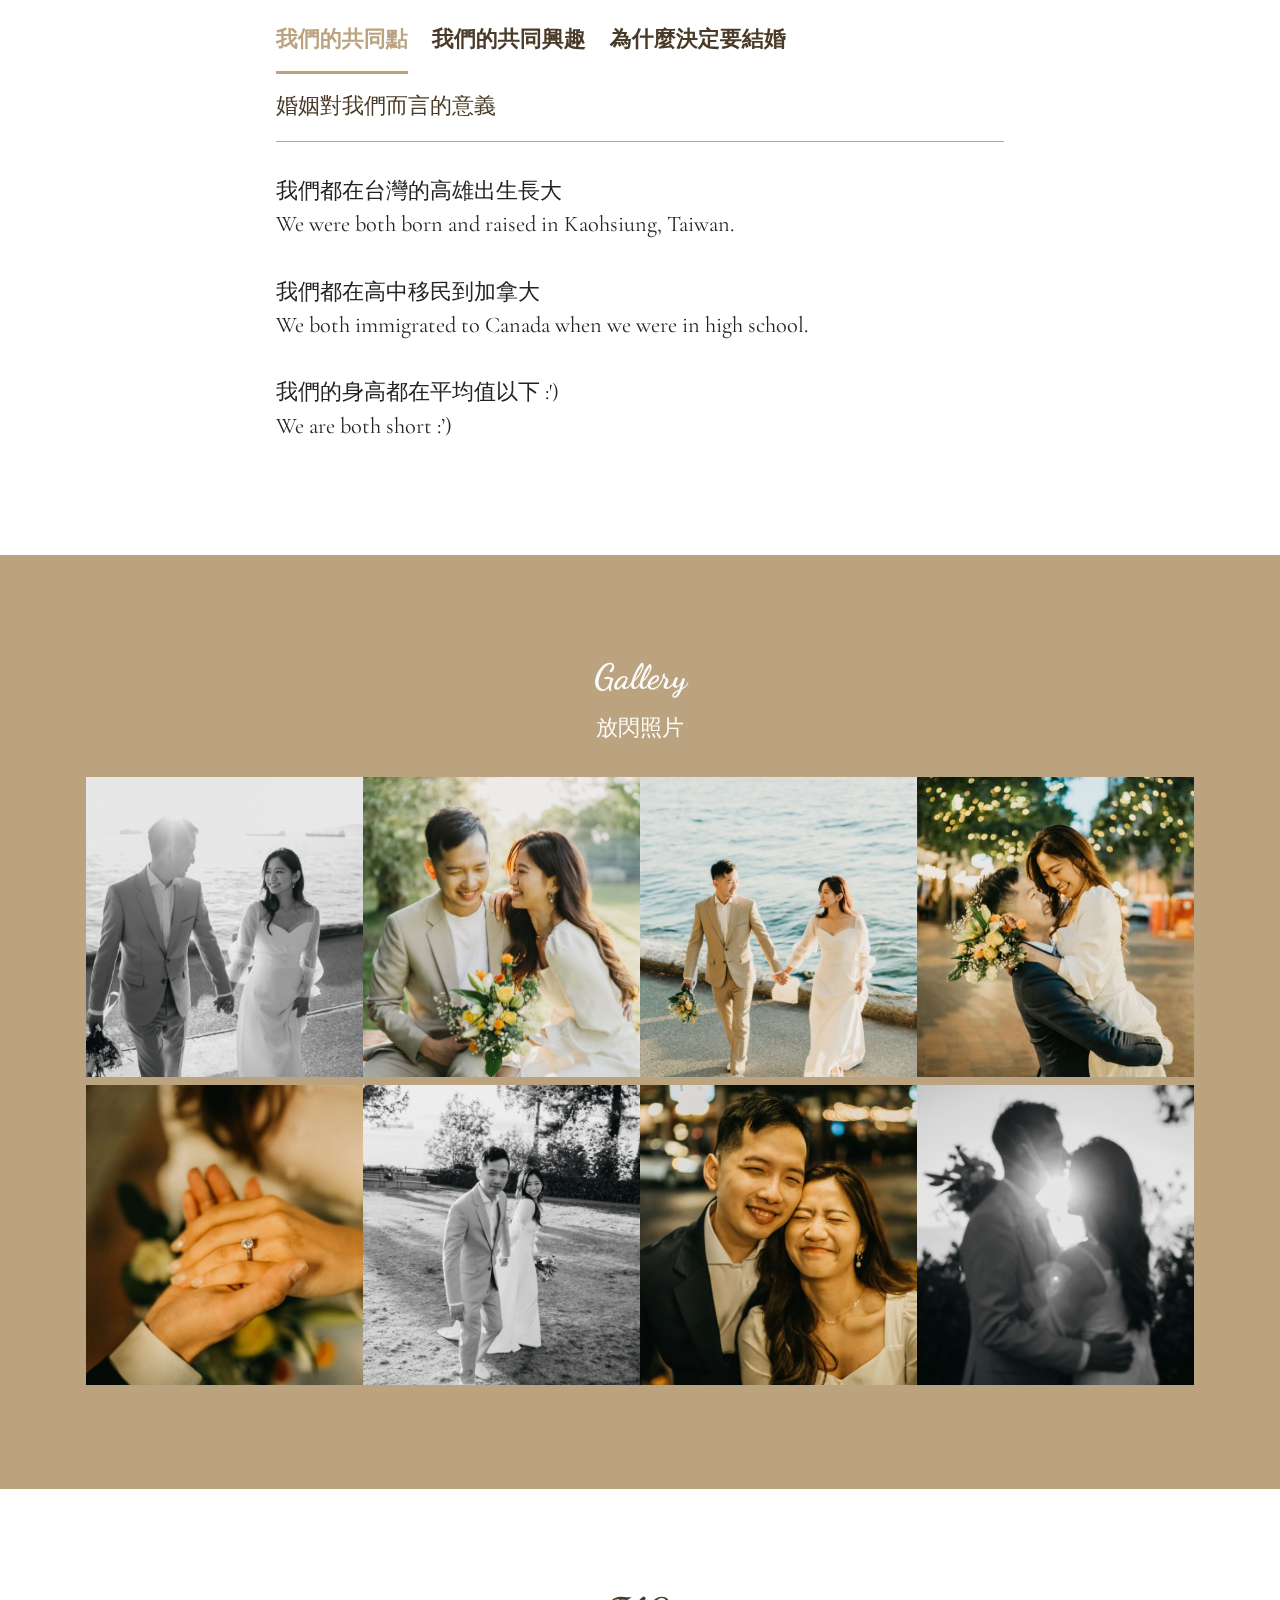
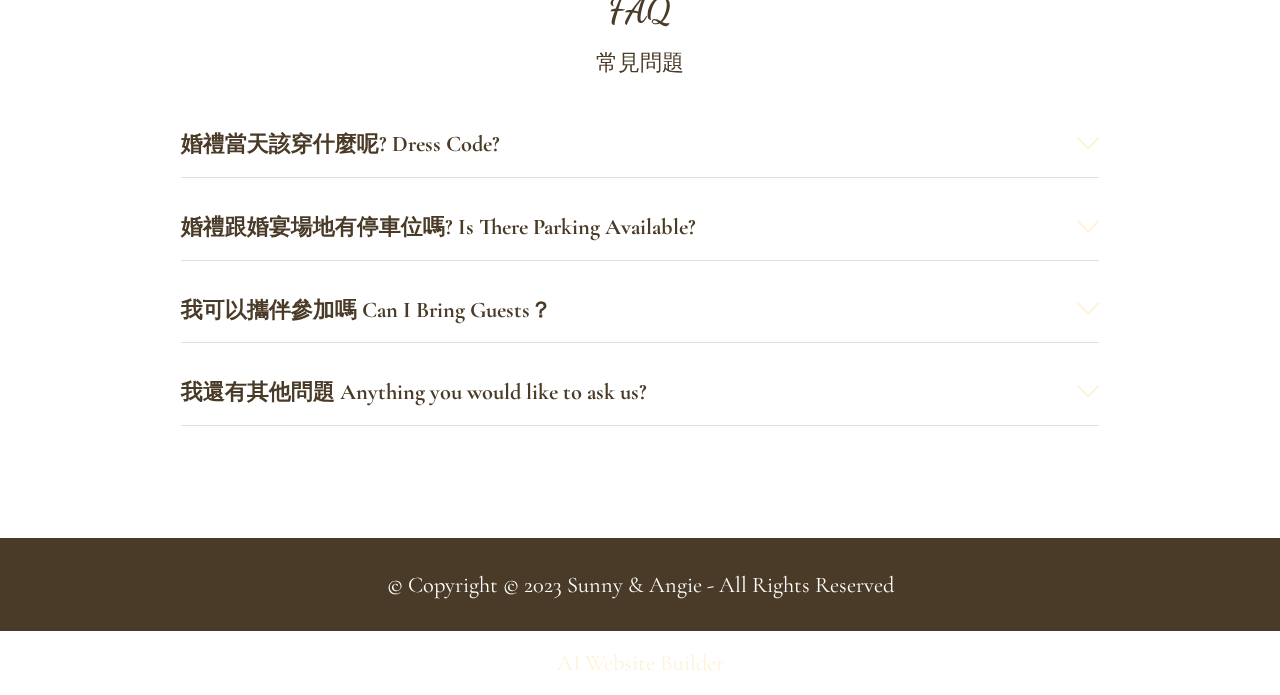
==== commit bf52df25: "create github pages" ====
--- a/index.html
+++ b/index.html
@@ -180,9 +180,9 @@
             <div class="col-12 col-lg">
                 <div class="text-wrapper">
                     <h3 class="mbr-section-title mbr-fonts-style mb-3 display-5"><strong>Our Story 我們的故事 - Angie</strong></h3>
-                    <p class="mbr-text mbr-fonts-style display-4">​​​​​我在2013年秋天搬到Edmonton念大學，那年的我十九歲，當時我和家人參加了一間當地華人教會，在一場聚會中，是我們第一次的相遇。我覺得他是一位禮貌又健談的人，非常熱心地協助我們適應新的學校和教會生活，每次與他相處都讓我感到輕鬆愉快。他是個有才華又聰明的人，但最吸引我的，是他對於上帝的委身、對他人的關懷與認真負責的態度。
-<br>
-<br>Back in 2013, I moved to Edmonton for college and I was 19 years old at the time. My family and I started going to a local Chinese church, and it was at one of their gatherings that I first bumped into Sunny. I thought he was a super friendly and kind guy, always ready to help us adjust to our new school and church life. He's got this easy-going vibe that just puts me at ease whenever I'm around him. He's not just talented and smart; what really attracted me was how devoted he is to God, his caring nature toward others, and how responsible he is.
+                    <p class="mbr-text mbr-fonts-style display-4">​​​​​我在2013年秋天搬到Edmonton念大學，那年的我十九歲。我和家人在一間當地華人教會認識了Sunny的家人，並在一次聚會中和他第一次相遇。他給我的第一印象是一位禮貌又健談的人，非常熱心地協助我們適應新的學校和教會生活，每次與他相處都讓我感到輕鬆愉快。他是個有才華又聰明的人，但最吸引我的，是他對於上帝的委身、對他人的關懷與認真負責的態度。
+<br>
+<br>Back in 2013, I moved to Edmonton for college while I was 19 years old. My family and I started going to a local Chinese church, where we got to know Sunny's family. It was at one of their gatherings that I first met Sunny. My first impression was that he was a super friendly and kind guy, very willing to help us adjust to our new school and church life. He's got this easy-going vibe that just puts me at ease whenever I'm around him. He's not just talented and smart; what really attracted me was how devoted he is to God, his caring nature toward others, and how responsible he is.
 <br><br>有一次我在學校迷路了，只好打電話向他求助，那是我們第一次通電話。他非常有耐心地在電話的另一頭告訴我怎麼走，直到我找到教室。這個小小的幫助讓我很感動，也拉近了我們的距離。
 <br>
 <br>One day, I got completely lost on campus, so I decided to give him a call for help. It turned out to be our first phone conversation. He was incredibly patient, guiding me over the phone until I found my way to the classroom. This phone call brought us closer, and his kindness made me want to get to know him better.<br>
@@ -251,7 +251,7 @@
                         <div class="row">
                             <div class="col-md-12">
                                 <p class="mbr-text mbr-fonts-style display-4">我們都在台灣的高雄出生長大 <br>We were both born and raised in Kaohsiung, Taiwan.<br>
-<br>我們都在高中移民到加拿大 <br>We both immigrated to Canada when we were in high school.<br><br>我們的身高都在平均值以下 xD <br> We are both short :’)&nbsp;<br></p>
+<br>我們都在高中移民到加拿大 <br>We both immigrated to Canada when we were in high school.<br><br>我們的身高都在平均值以下 :')<br> We are both short :’)&nbsp;<br></p>
                             </div>
                         </div>
                     </div>
@@ -305,8 +305,8 @@
         </div>
         <div class="row mbr-gallery mt-4">
             <div class="col-12 col-md-6 col-lg-3 item gallery-image">
-                <div class="item-wrapper" data-toggle="modal" data-bs-toggle="modal" data-target="#tTcpsDgNMY-modal" data-bs-target="#tTcpsDgNMY-modal">
-                    <img class="w-100" src="assets/images/angie-3413-644x429.jpg" alt="" data-slide-to="0" data-bs-slide-to="0" data-target="#lb-tTcpsDgNMY" data-bs-target="#lb-tTcpsDgNMY">
+                <div class="item-wrapper" data-toggle="modal" data-bs-toggle="modal" data-target="#tTRSA1Ww2B-modal" data-bs-target="#tTRSA1Ww2B-modal">
+                    <img class="w-100" src="assets/images/angie-3413-644x429.jpg" alt="" data-slide-to="0" data-bs-slide-to="0" data-target="#lb-tTRSA1Ww2B" data-bs-target="#lb-tTRSA1Ww2B">
                     <div class="icon-wrapper">
                         <span class="mobi-mbri mobi-mbri-search mbr-iconfont mbr-iconfont-btn"></span>
                     </div>
@@ -314,8 +314,8 @@
                 <h6 class="mbr-item-subtitle mbr-fonts-style align-center mb-2 mt-2 display-7"></h6>
             </div>
             <div class="col-12 col-md-6 col-lg-3 item gallery-image">
-                <div class="item-wrapper" data-toggle="modal" data-bs-toggle="modal" data-target="#tTcpsDgNMY-modal" data-bs-target="#tTcpsDgNMY-modal">
-                    <img class="w-100" src="assets/images/img-5508-1036x690.jpeg" alt="" data-slide-to="1" data-bs-slide-to="1" data-target="#lb-tTcpsDgNMY" data-bs-target="#lb-tTcpsDgNMY">
+                <div class="item-wrapper" data-toggle="modal" data-bs-toggle="modal" data-target="#tTRSA1Ww2B-modal" data-bs-target="#tTRSA1Ww2B-modal">
+                    <img class="w-100" src="assets/images/img-5508-1036x690.jpeg" alt="" data-slide-to="1" data-bs-slide-to="1" data-target="#lb-tTRSA1Ww2B" data-bs-target="#lb-tTRSA1Ww2B">
                     <div class="icon-wrapper">
                         <span class="mobi-mbri mobi-mbri-search mbr-iconfont mbr-iconfont-btn"></span>
                     </div>
@@ -323,8 +323,8 @@
                 <h6 class="mbr-item-subtitle mbr-fonts-style align-center mb-2 mt-2 display-7"></h6>
             </div>
             <div class="col-12 col-md-6 col-lg-3 item gallery-image">
-                <div class="item-wrapper" data-toggle="modal" data-bs-toggle="modal" data-target="#tTcpsDgNMY-modal" data-bs-target="#tTcpsDgNMY-modal">
-                    <img class="w-100" src="assets/images/angie-03407-2-644x966.jpg" alt="" data-slide-to="2" data-bs-slide-to="2" data-target="#lb-tTcpsDgNMY" data-bs-target="#lb-tTcpsDgNMY">
+                <div class="item-wrapper" data-toggle="modal" data-bs-toggle="modal" data-target="#tTRSA1Ww2B-modal" data-bs-target="#tTRSA1Ww2B-modal">
+                    <img class="w-100" src="assets/images/angie-03407-2-644x966.jpg" alt="" data-slide-to="2" data-bs-slide-to="2" data-target="#lb-tTRSA1Ww2B" data-bs-target="#lb-tTRSA1Ww2B">
                     <div class="icon-wrapper">
                         <span class="mobi-mbri mobi-mbri-search mbr-iconfont mbr-iconfont-btn"></span>
                     </div>
@@ -332,53 +332,53 @@
                 <h6 class="mbr-item-subtitle mbr-fonts-style align-center mb-2 mt-2 display-7"></h6>
             </div>
             <div class="col-12 col-md-6 col-lg-3 item gallery-image">
-                <div class="item-wrapper" data-toggle="modal" data-bs-toggle="modal" data-target="#tTcpsDgNMY-modal" data-bs-target="#tTcpsDgNMY-modal">
-                    <img class="w-100" src="assets/images/angie-3493-644x429.jpg" alt="" data-slide-to="3" data-bs-slide-to="3" data-target="#lb-tTcpsDgNMY" data-bs-target="#lb-tTcpsDgNMY">
+                <div class="item-wrapper" data-toggle="modal" data-bs-toggle="modal" data-target="#tTRSA1Ww2B-modal" data-bs-target="#tTRSA1Ww2B-modal">
+                    <img class="w-100" src="assets/images/angie-3493-644x429.jpg" alt="" data-slide-to="3" data-bs-slide-to="3" data-target="#lb-tTRSA1Ww2B" data-bs-target="#lb-tTRSA1Ww2B">
                     <div class="icon-wrapper">
                         <span class="mobi-mbri mobi-mbri-search mbr-iconfont mbr-iconfont-btn"></span>
                     </div>
                 </div>
                 <h6 class="mbr-item-subtitle mbr-fonts-style align-center mb-2 mt-2 display-7"></h6>
             </div><div class="col-12 col-md-6 col-lg-3 item gallery-image">
-                <div class="item-wrapper" data-toggle="modal" data-bs-toggle="modal" data-target="#tTcpsDgNMY-modal" data-bs-target="#tTcpsDgNMY-modal">
-                    <img class="w-100" src="assets/images/angie-03485-2-644x966.jpg" alt="" data-slide-to="4" data-bs-slide-to="4" data-target="#lb-tTcpsDgNMY" data-bs-target="#lb-tTcpsDgNMY">
+                <div class="item-wrapper" data-toggle="modal" data-bs-toggle="modal" data-target="#tTRSA1Ww2B-modal" data-bs-target="#tTRSA1Ww2B-modal">
+                    <img class="w-100" src="assets/images/angie-03485-2-644x966.jpg" alt="" data-slide-to="4" data-bs-slide-to="4" data-target="#lb-tTRSA1Ww2B" data-bs-target="#lb-tTRSA1Ww2B">
                     <div class="icon-wrapper">
                         <span class="mobi-mbri mobi-mbri-search mbr-iconfont mbr-iconfont-btn"></span>
                     </div>
                 </div>
                 <h6 class="mbr-item-subtitle mbr-fonts-style align-center mb-2 mt-2 display-7"></h6>
             </div><div class="col-12 col-md-6 col-lg-3 item gallery-image">
-                <div class="item-wrapper" data-toggle="modal" data-bs-toggle="modal" data-target="#tTcpsDgNMY-modal" data-bs-target="#tTcpsDgNMY-modal">
-                    <img class="w-100" src="assets/images/angie-3373-644x966.jpg" alt="" data-slide-to="5" data-bs-slide-to="5" data-target="#lb-tTcpsDgNMY" data-bs-target="#lb-tTcpsDgNMY">
+                <div class="item-wrapper" data-toggle="modal" data-bs-toggle="modal" data-target="#tTRSA1Ww2B-modal" data-bs-target="#tTRSA1Ww2B-modal">
+                    <img class="w-100" src="assets/images/angie-3373-644x966.jpg" alt="" data-slide-to="5" data-bs-slide-to="5" data-target="#lb-tTRSA1Ww2B" data-bs-target="#lb-tTRSA1Ww2B">
                     <div class="icon-wrapper">
                         <span class="mobi-mbri mobi-mbri-search mbr-iconfont mbr-iconfont-btn"></span>
                     </div>
                 </div>
                 <h6 class="mbr-item-subtitle mbr-fonts-style align-center mb-2 mt-2 display-7"></h6>
             </div><div class="col-12 col-md-6 col-lg-3 item gallery-image">
-                <div class="item-wrapper" data-toggle="modal" data-bs-toggle="modal" data-target="#tTcpsDgNMY-modal" data-bs-target="#tTcpsDgNMY-modal">
-                    <img class="w-100" src="assets/images/angie-3528-644x429.jpg" alt="" data-slide-to="6" data-bs-slide-to="6" data-target="#lb-tTcpsDgNMY" data-bs-target="#lb-tTcpsDgNMY">
+                <div class="item-wrapper" data-toggle="modal" data-bs-toggle="modal" data-target="#tTRSA1Ww2B-modal" data-bs-target="#tTRSA1Ww2B-modal">
+                    <img class="w-100" src="assets/images/angie-3528-644x429.jpg" alt="" data-slide-to="6" data-bs-slide-to="6" data-target="#lb-tTRSA1Ww2B" data-bs-target="#lb-tTRSA1Ww2B">
                     <div class="icon-wrapper">
                         <span class="mobi-mbri mobi-mbri-search mbr-iconfont mbr-iconfont-btn"></span>
                     </div>
                 </div>
                 <h6 class="mbr-item-subtitle mbr-fonts-style align-center mb-2 mt-2 display-7"></h6>
             </div><div class="col-12 col-md-6 col-lg-3 item gallery-image">
-                <div class="item-wrapper" data-toggle="modal" data-bs-toggle="modal" data-target="#tTcpsDgNMY-modal" data-bs-target="#tTcpsDgNMY-modal">
-                    <img class="w-100" src="assets/images/angie-3379-2048x1365.jpg" alt="" data-slide-to="7" data-bs-slide-to="7" data-target="#lb-tTcpsDgNMY" data-bs-target="#lb-tTcpsDgNMY">
-                    <div class="icon-wrapper">
-                        <span class="mobi-mbri mobi-mbri-search mbr-iconfont mbr-iconfont-btn"></span>
-                    </div>
-                </div>
-                <h6 class="mbr-item-subtitle mbr-fonts-style align-center mb-2 mt-2 display-7"></h6>
-            </div>
-        </div>
-
-        <div class="modal mbr-slider" tabindex="-1" role="dialog" aria-hidden="true" id="tTcpsDgNMY-modal">
+                <div class="item-wrapper" data-toggle="modal" data-bs-toggle="modal" data-target="#tTRSA1Ww2B-modal" data-bs-target="#tTRSA1Ww2B-modal">
+                    <img class="w-100" src="assets/images/angie-3379-2048x1365.jpg" alt="" data-slide-to="7" data-bs-slide-to="7" data-target="#lb-tTRSA1Ww2B" data-bs-target="#lb-tTRSA1Ww2B">
+                    <div class="icon-wrapper">
+                        <span class="mobi-mbri mobi-mbri-search mbr-iconfont mbr-iconfont-btn"></span>
+                    </div>
+                </div>
+                <h6 class="mbr-item-subtitle mbr-fonts-style align-center mb-2 mt-2 display-7"></h6>
+            </div>
+        </div>
+
+        <div class="modal mbr-slider" tabindex="-1" role="dialog" aria-hidden="true" id="tTRSA1Ww2B-modal">
             <div class="modal-dialog" role="document">
                 <div class="modal-content">
                     <div class="modal-body">
-                        <div class="carousel slide carousel-fade" id="lb-tTcpsDgNMY" data-interval="5000" data-bs-interval="5000">
+                        <div class="carousel slide carousel-fade" id="lb-tTRSA1Ww2B" data-interval="5000" data-bs-interval="5000">
                             <div class="carousel-inner">
                                 <div class="carousel-item active">
                                     <img class="d-block w-100" src="assets/images/angie-3413-644x429.jpg" alt="">
@@ -402,18 +402,18 @@
                                 </div>
                             </div>
                             <ol class="carousel-indicators">
-                                <li data-slide-to="0" data-bs-slide-to="0" class="active" data-target="#lb-tTcpsDgNMY" data-bs-target="#lb-tTcpsDgNMY"></li>
-                                <li data-slide-to="1" data-bs-slide-to="1" data-target="#lb-tTcpsDgNMY" data-bs-target="#lb-tTcpsDgNMY"></li>
-                                <li data-slide-to="2" data-bs-slide-to="2" data-target="#lb-tTcpsDgNMY" data-bs-target="#lb-tTcpsDgNMY"></li>
-                                <li data-slide-to="3" data-bs-slide-to="3" data-target="#lb-tTcpsDgNMY" data-bs-target="#lb-tTcpsDgNMY"></li><li data-slide-to="4" data-bs-slide-to="4" data-target="#lb-tTcpsDgNMY" data-bs-target="#lb-tTcpsDgNMY"></li><li data-slide-to="5" data-bs-slide-to="5" data-target="#lb-tTcpsDgNMY" data-bs-target="#lb-tTcpsDgNMY"></li><li data-slide-to="6" data-bs-slide-to="6" data-target="#lb-tTcpsDgNMY" data-bs-target="#lb-tTcpsDgNMY"></li><li data-slide-to="7" data-bs-slide-to="7" data-target="#lb-tTcpsDgNMY" data-bs-target="#lb-tTcpsDgNMY"></li>
+                                <li data-slide-to="0" data-bs-slide-to="0" class="active" data-target="#lb-tTRSA1Ww2B" data-bs-target="#lb-tTRSA1Ww2B"></li>
+                                <li data-slide-to="1" data-bs-slide-to="1" data-target="#lb-tTRSA1Ww2B" data-bs-target="#lb-tTRSA1Ww2B"></li>
+                                <li data-slide-to="2" data-bs-slide-to="2" data-target="#lb-tTRSA1Ww2B" data-bs-target="#lb-tTRSA1Ww2B"></li>
+                                <li data-slide-to="3" data-bs-slide-to="3" data-target="#lb-tTRSA1Ww2B" data-bs-target="#lb-tTRSA1Ww2B"></li><li data-slide-to="4" data-bs-slide-to="4" data-target="#lb-tTRSA1Ww2B" data-bs-target="#lb-tTRSA1Ww2B"></li><li data-slide-to="5" data-bs-slide-to="5" data-target="#lb-tTRSA1Ww2B" data-bs-target="#lb-tTRSA1Ww2B"></li><li data-slide-to="6" data-bs-slide-to="6" data-target="#lb-tTRSA1Ww2B" data-bs-target="#lb-tTRSA1Ww2B"></li><li data-slide-to="7" data-bs-slide-to="7" data-target="#lb-tTRSA1Ww2B" data-bs-target="#lb-tTRSA1Ww2B"></li>
                             </ol>
                             <a role="button" href="" class="close" data-dismiss="modal" data-bs-dismiss="modal" aria-label="Close">
                             </a>
-                            <a class="carousel-control-prev carousel-control" role="button" data-slide="prev" data-bs-slide="prev" href="#lb-tTcpsDgNMY">
+                            <a class="carousel-control-prev carousel-control" role="button" data-slide="prev" data-bs-slide="prev" href="#lb-tTRSA1Ww2B">
                                 <span class="mobi-mbri mobi-mbri-arrow-prev" aria-hidden="true"></span>
                                 <span class="sr-only visually-hidden">Previous</span>
                             </a>
-                            <a class="carousel-control-next carousel-control" role="button" data-slide="next" data-bs-slide="next" href="#lb-tTcpsDgNMY">
+                            <a class="carousel-control-next carousel-control" role="button" data-slide="next" data-bs-slide="next" href="#lb-tTRSA1Ww2B">
                                 <span class="mobi-mbri mobi-mbri-arrow-next" aria-hidden="true"></span>
                                 <span class="sr-only visually-hidden">Next</span>
                             </a>
@@ -518,7 +518,7 @@
             </div>
         </div>
     </div>
-</section><section class="display-7" style="padding: 0;align-items: center;justify-content: center;flex-wrap: wrap;    align-content: center;display: flex;position: relative;height: 4rem;"><a href="https://mobiri.se/1748545" style="flex: 1 1;height: 4rem;position: absolute;width: 100%;z-index: 1;"><img alt="" style="height: 4rem;" src="[data-uri]"></a><p style="margin: 0;text-align: center;" class="display-7">&#8204;</p><a style="z-index:1" href="https://mobirise.com/drag-drop-website-builder.html">Drag and Drop Website Builder</a></section><script src="assets/bootstrap/js/bootstrap.bundle.min.js"></script>  <script src="assets/parallax/jarallax.js"></script>  <script src="assets/smoothscroll/smooth-scroll.js"></script>  <script src="assets/ytplayer/index.js"></script>  <script src="assets/dropdown/js/navbar-dropdown.js"></script>  <script src="assets/countdown/countdown.js"></script>  <script src="assets/mbr-tabs/mbr-tabs.js"></script>  <script src="assets/mbr-switch-arrow/mbr-switch-arrow.js"></script>  <script src="assets/theme/js/script.js"></script>  
+</section><section class="display-7" style="padding: 0;align-items: center;justify-content: center;flex-wrap: wrap;    align-content: center;display: flex;position: relative;height: 4rem;"><a href="https://mobiri.se/1748545" style="flex: 1 1;height: 4rem;position: absolute;width: 100%;z-index: 1;"><img alt="" style="height: 4rem;" src="[data-uri]"></a><p style="margin: 0;text-align: center;" class="display-7">&#8204;</p><a style="z-index:1" href="https://mobirise.com/builder/ai-website-builder.html">AI Website Builder</a></section><script src="assets/bootstrap/js/bootstrap.bundle.min.js"></script>  <script src="assets/parallax/jarallax.js"></script>  <script src="assets/smoothscroll/smooth-scroll.js"></script>  <script src="assets/ytplayer/index.js"></script>  <script src="assets/dropdown/js/navbar-dropdown.js"></script>  <script src="assets/countdown/countdown.js"></script>  <script src="assets/mbr-tabs/mbr-tabs.js"></script>  <script src="assets/mbr-switch-arrow/mbr-switch-arrow.js"></script>  <script src="assets/theme/js/script.js"></script>  
   
   
  <div id="scrollToTop" class="scrollToTop mbr-arrow-up"><a style="text-align: center;"><i class="mbr-arrow-up-icon mbr-arrow-up-icon-cm cm-icon cm-icon-smallarrow-up"></i></a></div>
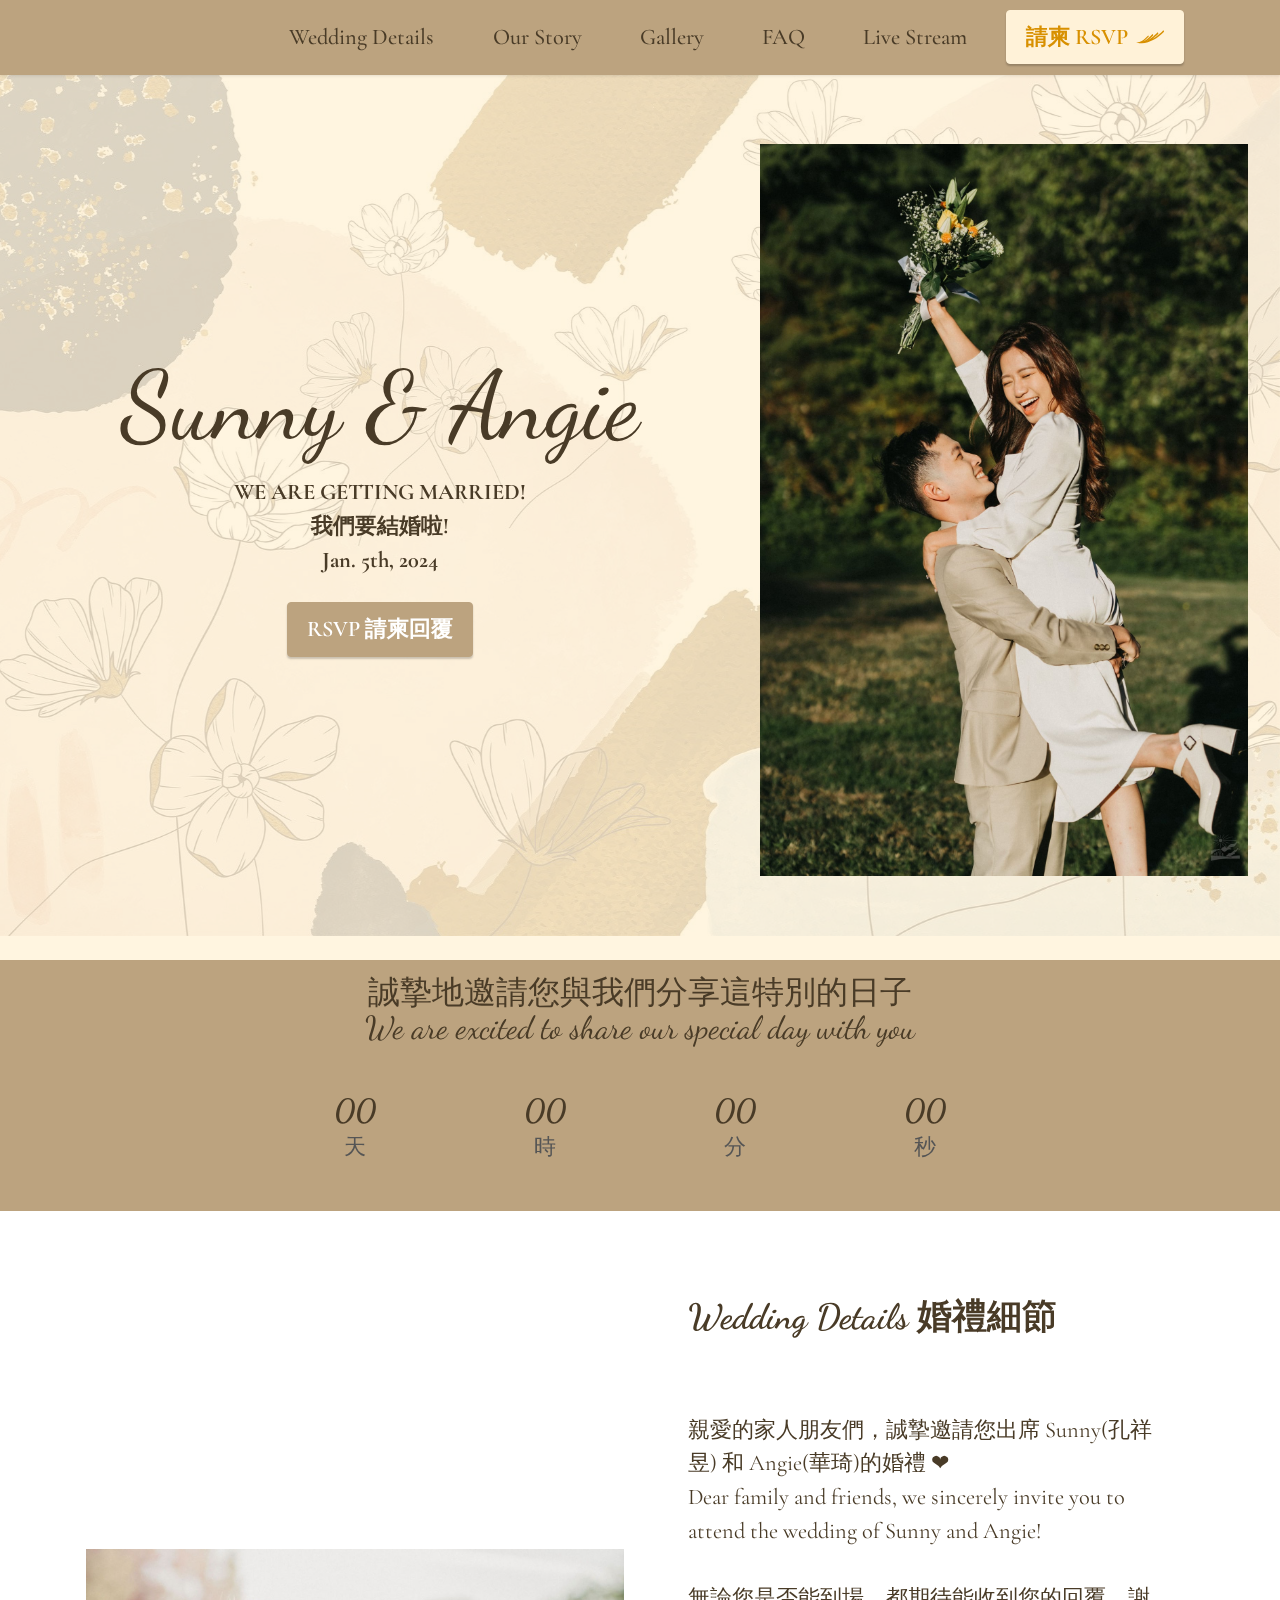
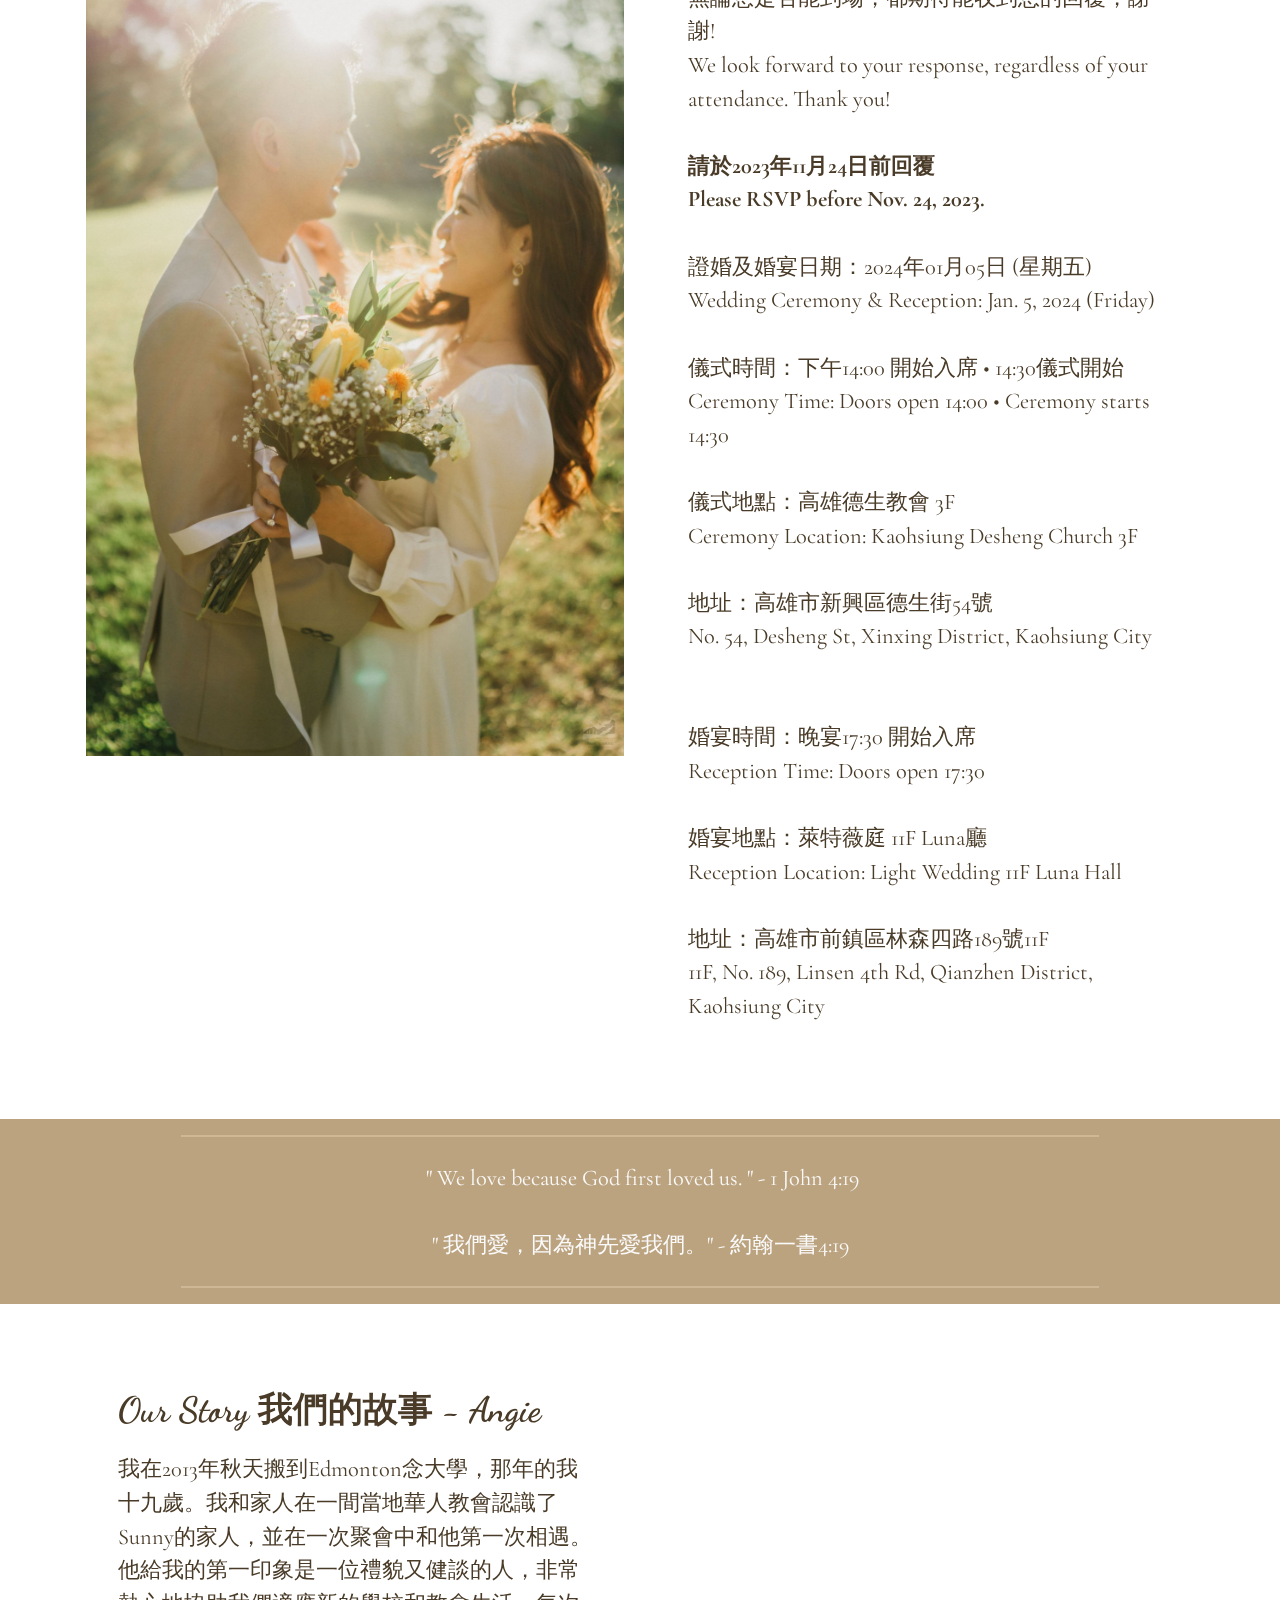
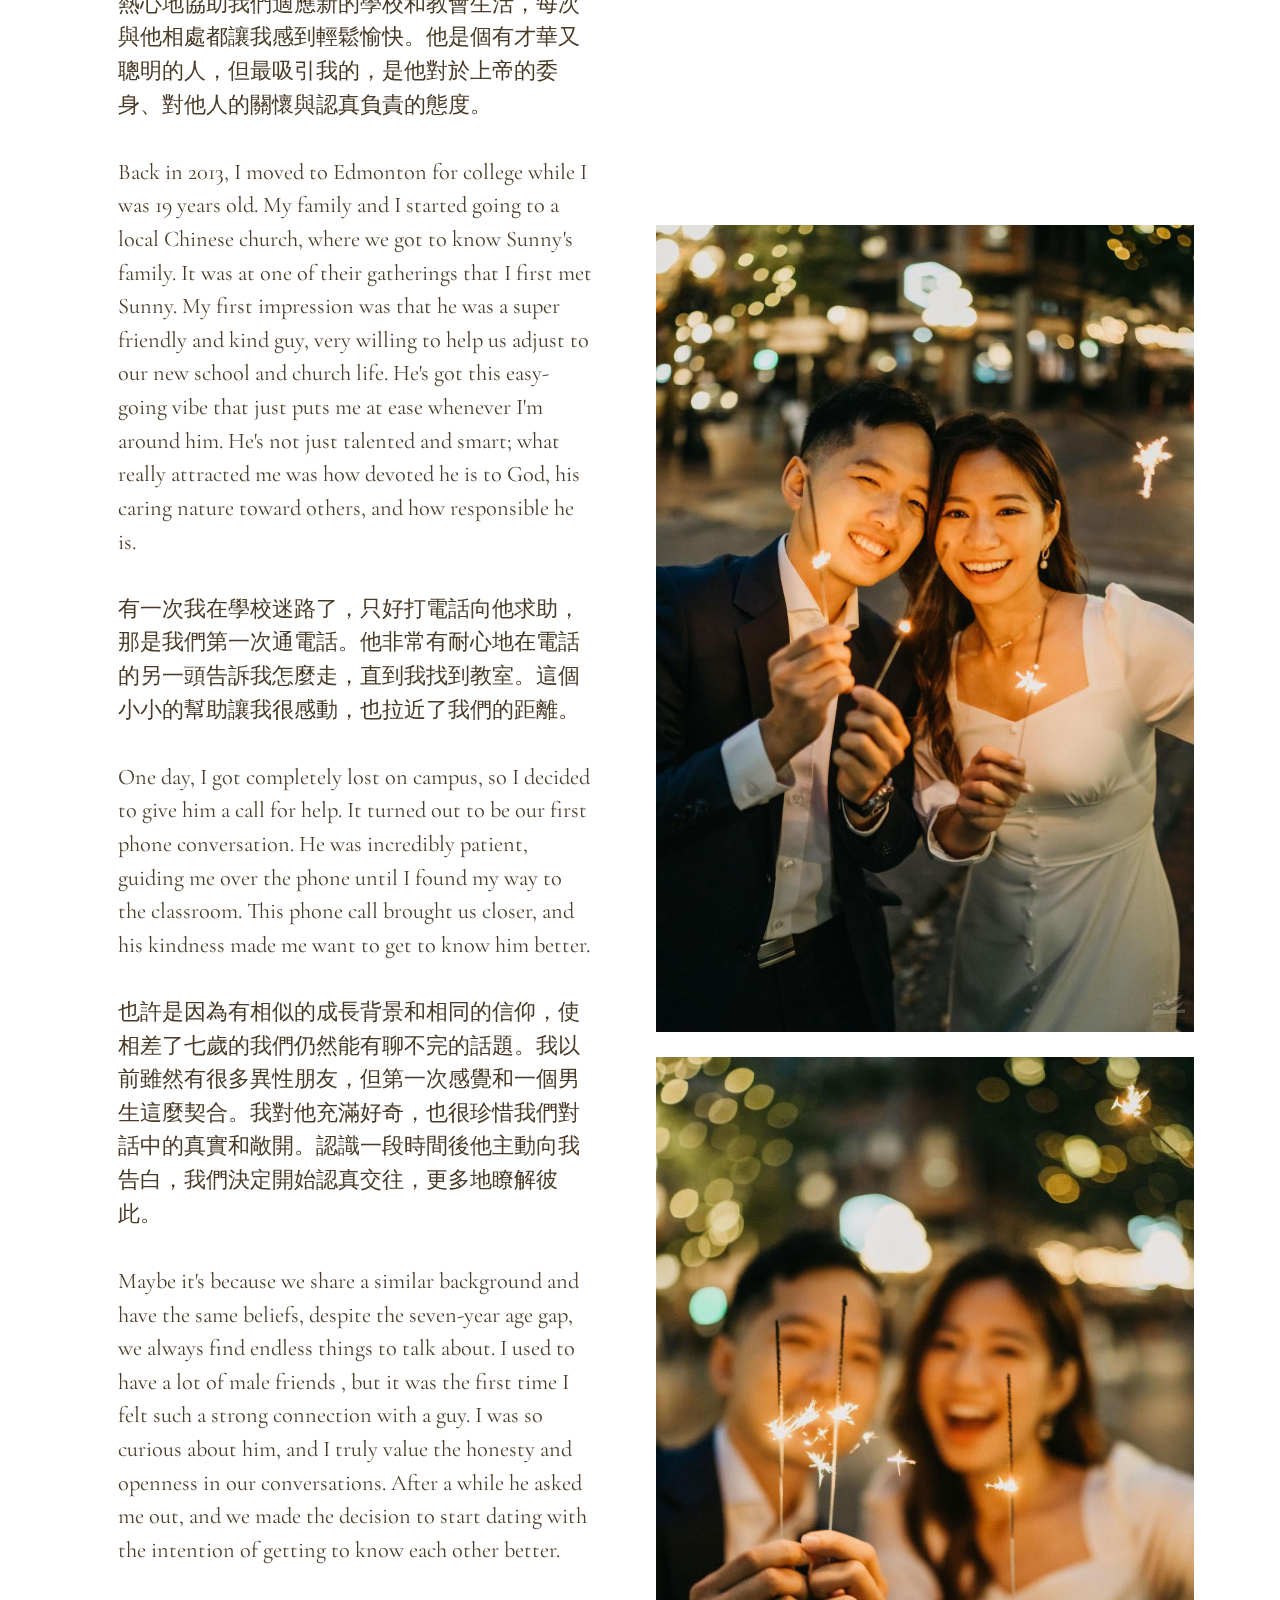
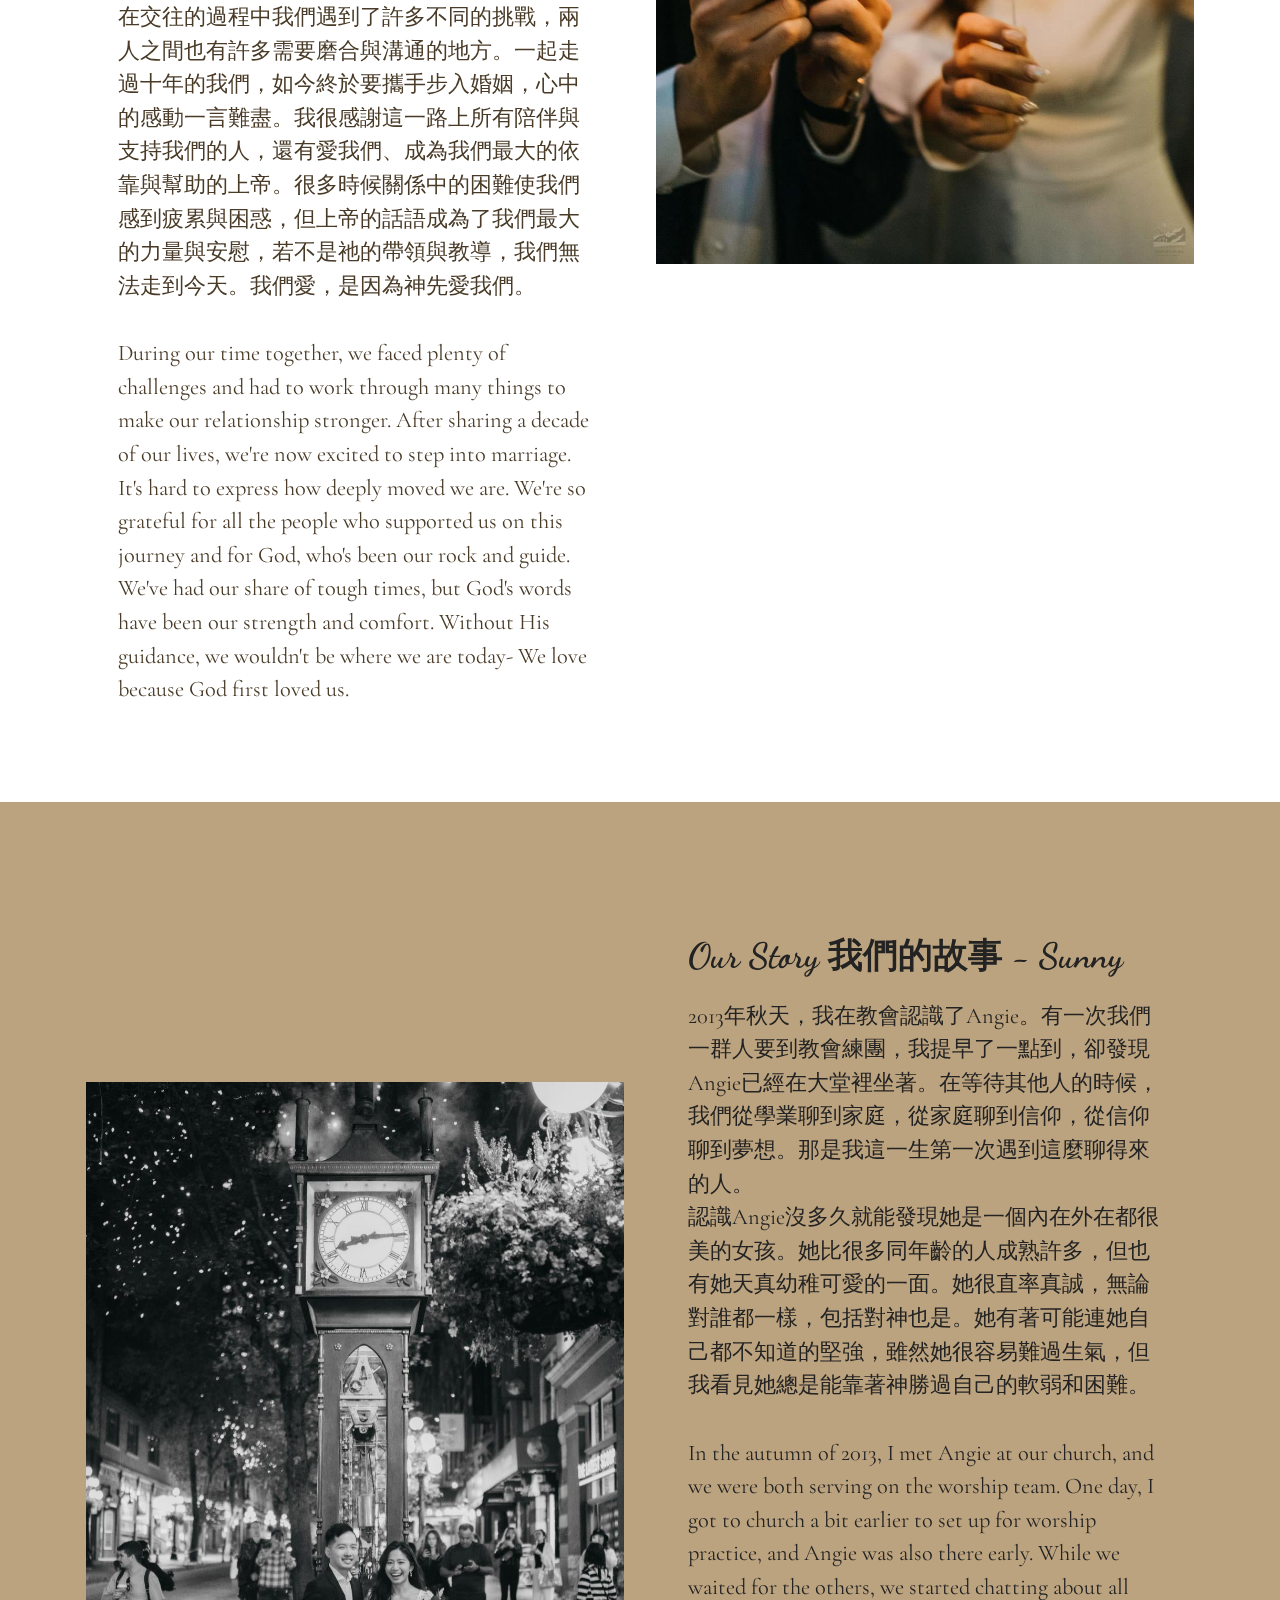
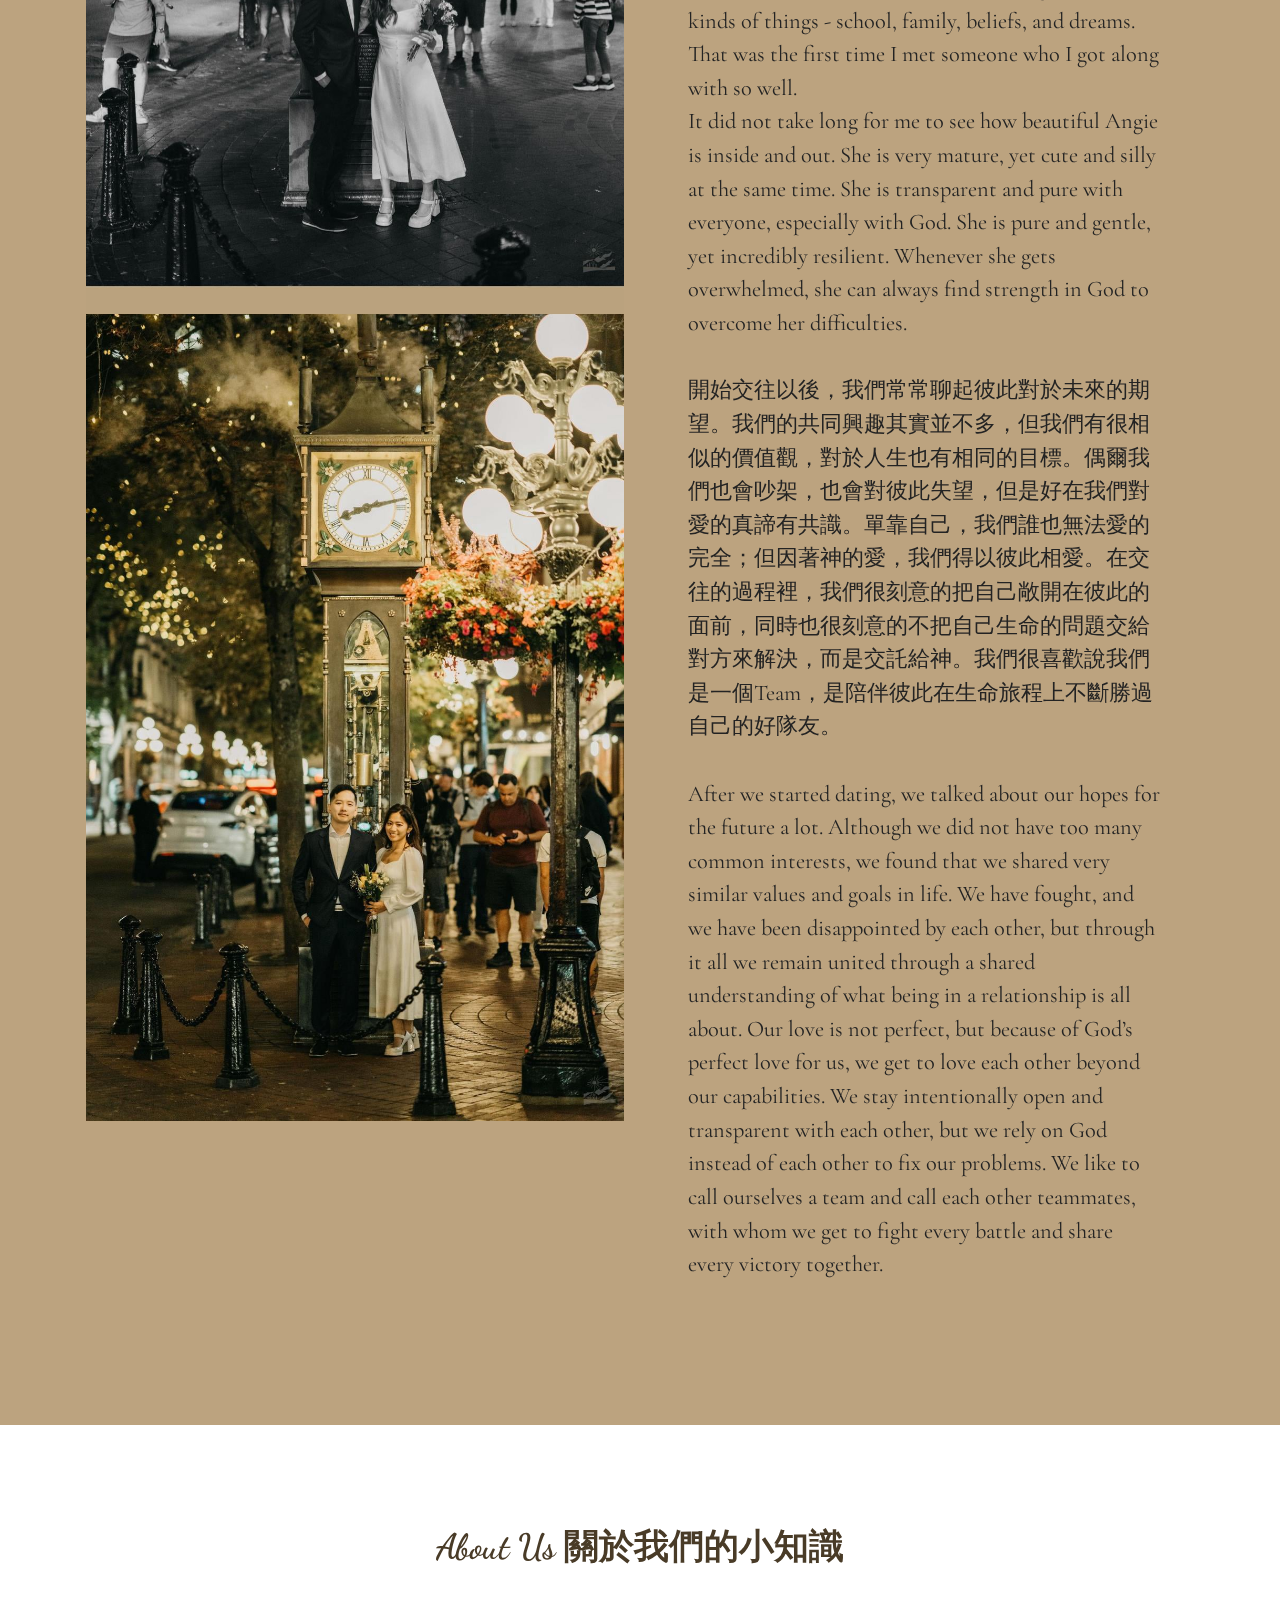
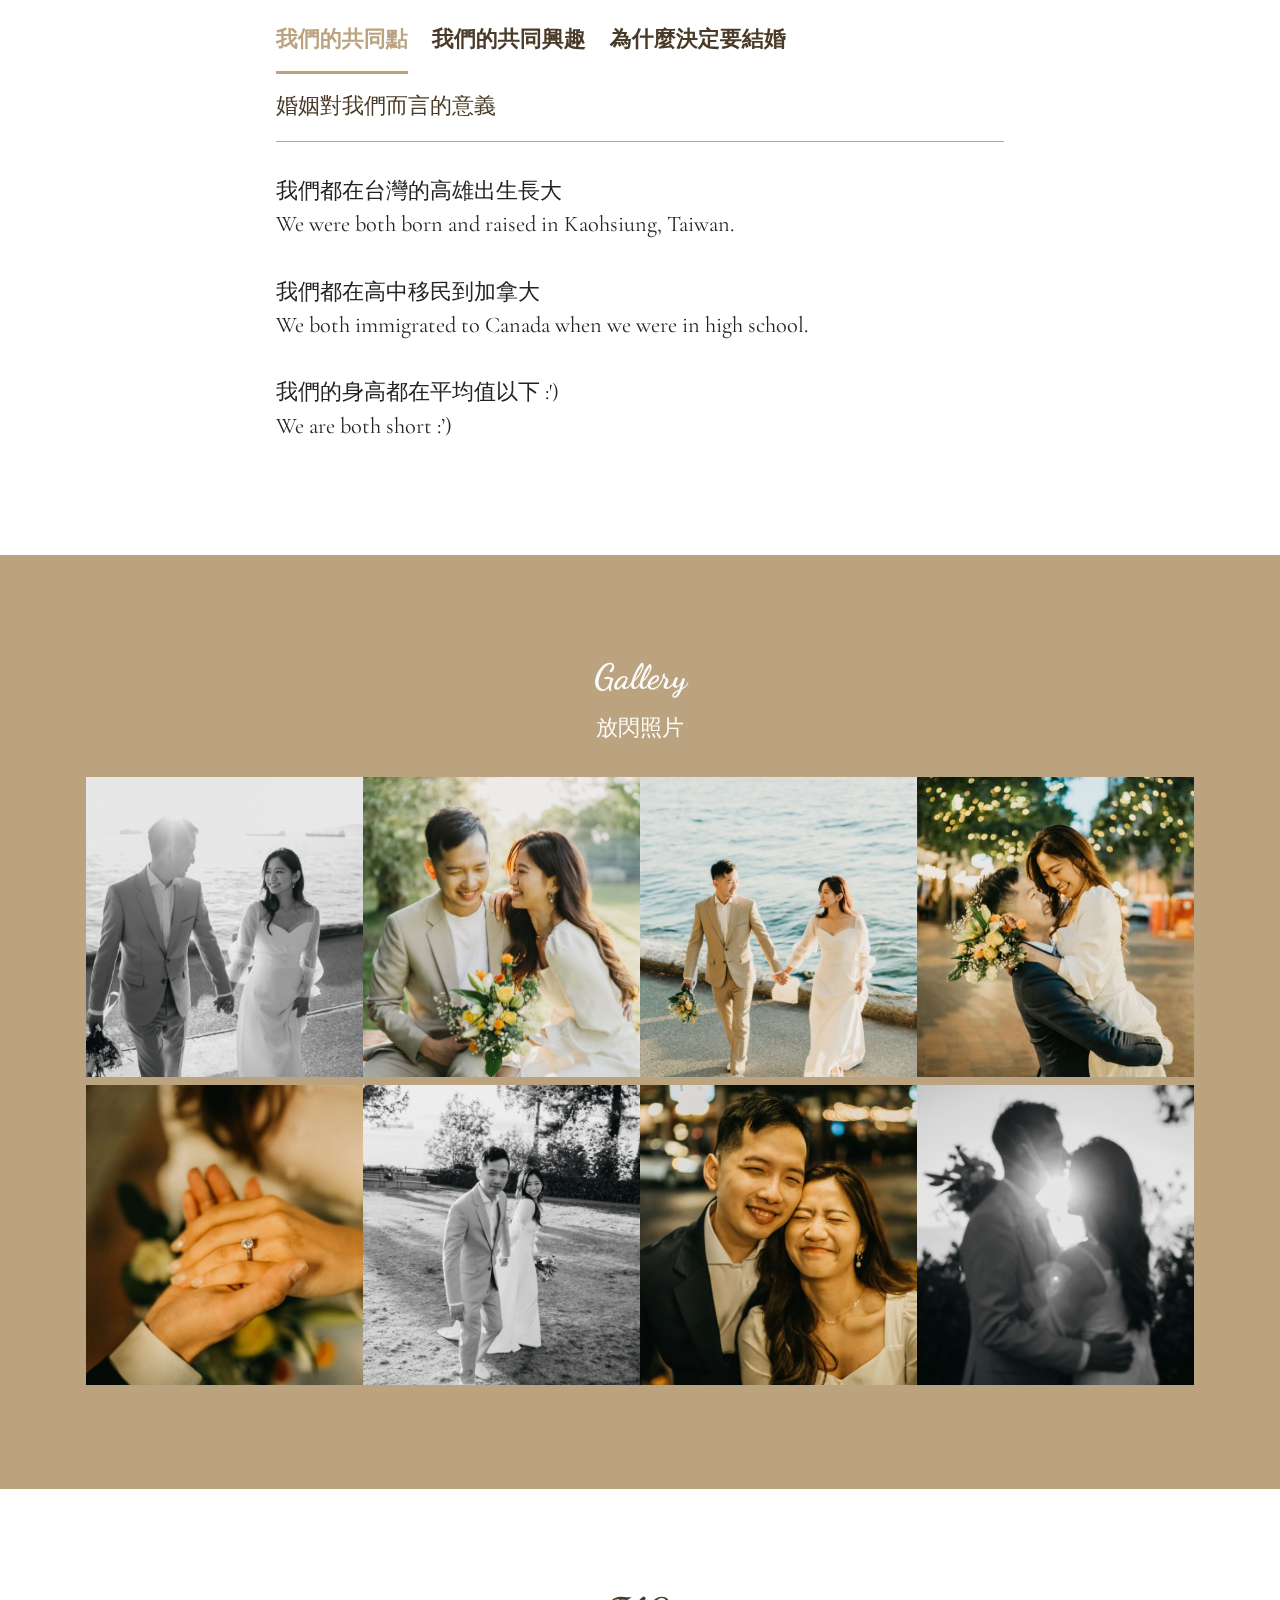
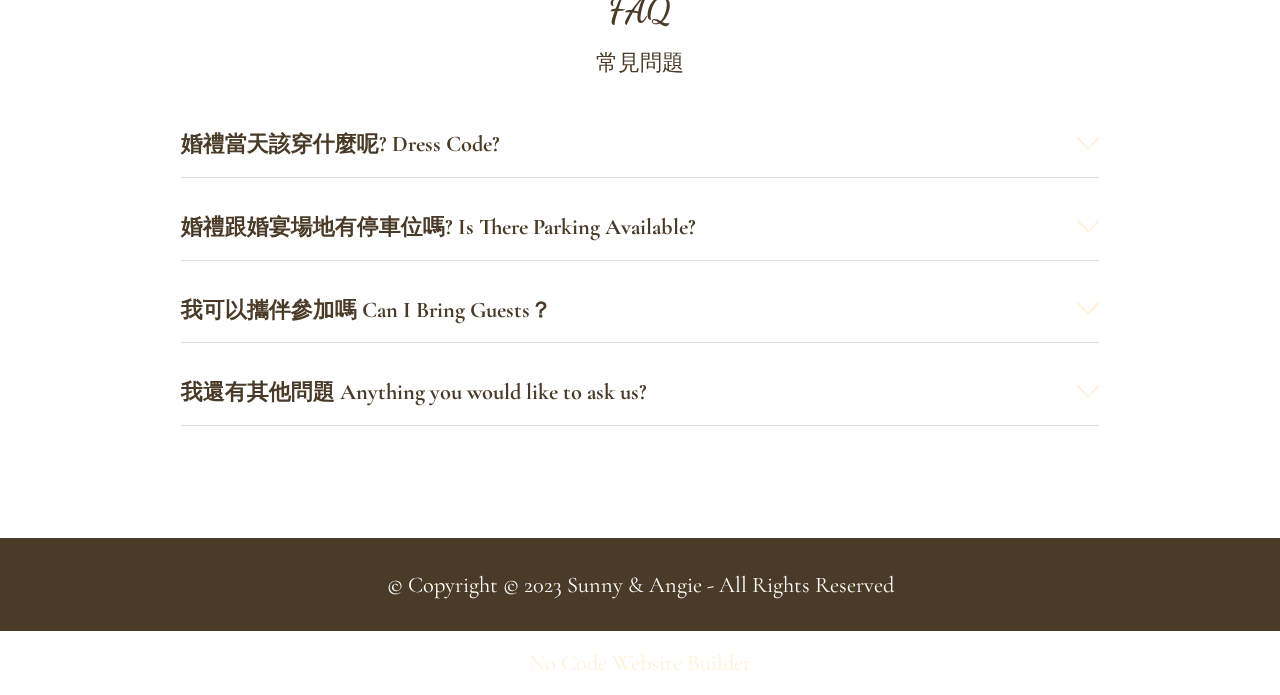
==== commit 7bcb4e1e: "create github pages" ====
--- a/index.html
+++ b/index.html
@@ -128,7 +128,7 @@
                     <p class="mbr-text mbr-fonts-style display-7">親愛的家人朋友們，誠摯邀請您出席 Sunny(孔祥昱) 和 Angie(華琦)的婚禮 ❤<br>
 Dear family and friends, we sincerely invite you to attend the wedding of Sunny and Angie!<br>
 <br>無論您是否能到場，都期待能收到您的回覆，謝謝!<br>We look forward to your response, regardless of your attendance. Thank you!
-<br><br><strong>請於2023年12月15日前回覆<br>Please RSVP before Dec. 15, 2023.
+<br><br><strong>請於2023年11月24日前回覆<br>Please RSVP before Nov. 24, 2023.
 <br></strong><br>證婚及婚宴日期：2024年01月05日 (星期五)
 <br>
 Wedding Ceremony &amp; Reception: Jan. 5, 2024 (Friday)
@@ -305,8 +305,8 @@
         </div>
         <div class="row mbr-gallery mt-4">
             <div class="col-12 col-md-6 col-lg-3 item gallery-image">
-                <div class="item-wrapper" data-toggle="modal" data-bs-toggle="modal" data-target="#tTRSA1Ww2B-modal" data-bs-target="#tTRSA1Ww2B-modal">
-                    <img class="w-100" src="assets/images/angie-3413-644x429.jpg" alt="" data-slide-to="0" data-bs-slide-to="0" data-target="#lb-tTRSA1Ww2B" data-bs-target="#lb-tTRSA1Ww2B">
+                <div class="item-wrapper" data-toggle="modal" data-bs-toggle="modal" data-target="#tTY2wGYWgp-modal" data-bs-target="#tTY2wGYWgp-modal">
+                    <img class="w-100" src="assets/images/angie-3413-644x429.jpg" alt="" data-slide-to="0" data-bs-slide-to="0" data-target="#lb-tTY2wGYWgp" data-bs-target="#lb-tTY2wGYWgp">
                     <div class="icon-wrapper">
                         <span class="mobi-mbri mobi-mbri-search mbr-iconfont mbr-iconfont-btn"></span>
                     </div>
@@ -314,8 +314,8 @@
                 <h6 class="mbr-item-subtitle mbr-fonts-style align-center mb-2 mt-2 display-7"></h6>
             </div>
             <div class="col-12 col-md-6 col-lg-3 item gallery-image">
-                <div class="item-wrapper" data-toggle="modal" data-bs-toggle="modal" data-target="#tTRSA1Ww2B-modal" data-bs-target="#tTRSA1Ww2B-modal">
-                    <img class="w-100" src="assets/images/img-5508-1036x690.jpeg" alt="" data-slide-to="1" data-bs-slide-to="1" data-target="#lb-tTRSA1Ww2B" data-bs-target="#lb-tTRSA1Ww2B">
+                <div class="item-wrapper" data-toggle="modal" data-bs-toggle="modal" data-target="#tTY2wGYWgp-modal" data-bs-target="#tTY2wGYWgp-modal">
+                    <img class="w-100" src="assets/images/img-5508-1036x690.jpeg" alt="" data-slide-to="1" data-bs-slide-to="1" data-target="#lb-tTY2wGYWgp" data-bs-target="#lb-tTY2wGYWgp">
                     <div class="icon-wrapper">
                         <span class="mobi-mbri mobi-mbri-search mbr-iconfont mbr-iconfont-btn"></span>
                     </div>
@@ -323,8 +323,8 @@
                 <h6 class="mbr-item-subtitle mbr-fonts-style align-center mb-2 mt-2 display-7"></h6>
             </div>
             <div class="col-12 col-md-6 col-lg-3 item gallery-image">
-                <div class="item-wrapper" data-toggle="modal" data-bs-toggle="modal" data-target="#tTRSA1Ww2B-modal" data-bs-target="#tTRSA1Ww2B-modal">
-                    <img class="w-100" src="assets/images/angie-03407-2-644x966.jpg" alt="" data-slide-to="2" data-bs-slide-to="2" data-target="#lb-tTRSA1Ww2B" data-bs-target="#lb-tTRSA1Ww2B">
+                <div class="item-wrapper" data-toggle="modal" data-bs-toggle="modal" data-target="#tTY2wGYWgp-modal" data-bs-target="#tTY2wGYWgp-modal">
+                    <img class="w-100" src="assets/images/angie-03407-2-644x966.jpg" alt="" data-slide-to="2" data-bs-slide-to="2" data-target="#lb-tTY2wGYWgp" data-bs-target="#lb-tTY2wGYWgp">
                     <div class="icon-wrapper">
                         <span class="mobi-mbri mobi-mbri-search mbr-iconfont mbr-iconfont-btn"></span>
                     </div>
@@ -332,53 +332,53 @@
                 <h6 class="mbr-item-subtitle mbr-fonts-style align-center mb-2 mt-2 display-7"></h6>
             </div>
             <div class="col-12 col-md-6 col-lg-3 item gallery-image">
-                <div class="item-wrapper" data-toggle="modal" data-bs-toggle="modal" data-target="#tTRSA1Ww2B-modal" data-bs-target="#tTRSA1Ww2B-modal">
-                    <img class="w-100" src="assets/images/angie-3493-644x429.jpg" alt="" data-slide-to="3" data-bs-slide-to="3" data-target="#lb-tTRSA1Ww2B" data-bs-target="#lb-tTRSA1Ww2B">
+                <div class="item-wrapper" data-toggle="modal" data-bs-toggle="modal" data-target="#tTY2wGYWgp-modal" data-bs-target="#tTY2wGYWgp-modal">
+                    <img class="w-100" src="assets/images/angie-3493-644x429.jpg" alt="" data-slide-to="3" data-bs-slide-to="3" data-target="#lb-tTY2wGYWgp" data-bs-target="#lb-tTY2wGYWgp">
                     <div class="icon-wrapper">
                         <span class="mobi-mbri mobi-mbri-search mbr-iconfont mbr-iconfont-btn"></span>
                     </div>
                 </div>
                 <h6 class="mbr-item-subtitle mbr-fonts-style align-center mb-2 mt-2 display-7"></h6>
             </div><div class="col-12 col-md-6 col-lg-3 item gallery-image">
-                <div class="item-wrapper" data-toggle="modal" data-bs-toggle="modal" data-target="#tTRSA1Ww2B-modal" data-bs-target="#tTRSA1Ww2B-modal">
-                    <img class="w-100" src="assets/images/angie-03485-2-644x966.jpg" alt="" data-slide-to="4" data-bs-slide-to="4" data-target="#lb-tTRSA1Ww2B" data-bs-target="#lb-tTRSA1Ww2B">
+                <div class="item-wrapper" data-toggle="modal" data-bs-toggle="modal" data-target="#tTY2wGYWgp-modal" data-bs-target="#tTY2wGYWgp-modal">
+                    <img class="w-100" src="assets/images/angie-03485-2-644x966.jpg" alt="" data-slide-to="4" data-bs-slide-to="4" data-target="#lb-tTY2wGYWgp" data-bs-target="#lb-tTY2wGYWgp">
                     <div class="icon-wrapper">
                         <span class="mobi-mbri mobi-mbri-search mbr-iconfont mbr-iconfont-btn"></span>
                     </div>
                 </div>
                 <h6 class="mbr-item-subtitle mbr-fonts-style align-center mb-2 mt-2 display-7"></h6>
             </div><div class="col-12 col-md-6 col-lg-3 item gallery-image">
-                <div class="item-wrapper" data-toggle="modal" data-bs-toggle="modal" data-target="#tTRSA1Ww2B-modal" data-bs-target="#tTRSA1Ww2B-modal">
-                    <img class="w-100" src="assets/images/angie-3373-644x966.jpg" alt="" data-slide-to="5" data-bs-slide-to="5" data-target="#lb-tTRSA1Ww2B" data-bs-target="#lb-tTRSA1Ww2B">
+                <div class="item-wrapper" data-toggle="modal" data-bs-toggle="modal" data-target="#tTY2wGYWgp-modal" data-bs-target="#tTY2wGYWgp-modal">
+                    <img class="w-100" src="assets/images/angie-3373-644x966.jpg" alt="" data-slide-to="5" data-bs-slide-to="5" data-target="#lb-tTY2wGYWgp" data-bs-target="#lb-tTY2wGYWgp">
                     <div class="icon-wrapper">
                         <span class="mobi-mbri mobi-mbri-search mbr-iconfont mbr-iconfont-btn"></span>
                     </div>
                 </div>
                 <h6 class="mbr-item-subtitle mbr-fonts-style align-center mb-2 mt-2 display-7"></h6>
             </div><div class="col-12 col-md-6 col-lg-3 item gallery-image">
-                <div class="item-wrapper" data-toggle="modal" data-bs-toggle="modal" data-target="#tTRSA1Ww2B-modal" data-bs-target="#tTRSA1Ww2B-modal">
-                    <img class="w-100" src="assets/images/angie-3528-644x429.jpg" alt="" data-slide-to="6" data-bs-slide-to="6" data-target="#lb-tTRSA1Ww2B" data-bs-target="#lb-tTRSA1Ww2B">
+                <div class="item-wrapper" data-toggle="modal" data-bs-toggle="modal" data-target="#tTY2wGYWgp-modal" data-bs-target="#tTY2wGYWgp-modal">
+                    <img class="w-100" src="assets/images/angie-3528-644x429.jpg" alt="" data-slide-to="6" data-bs-slide-to="6" data-target="#lb-tTY2wGYWgp" data-bs-target="#lb-tTY2wGYWgp">
                     <div class="icon-wrapper">
                         <span class="mobi-mbri mobi-mbri-search mbr-iconfont mbr-iconfont-btn"></span>
                     </div>
                 </div>
                 <h6 class="mbr-item-subtitle mbr-fonts-style align-center mb-2 mt-2 display-7"></h6>
             </div><div class="col-12 col-md-6 col-lg-3 item gallery-image">
-                <div class="item-wrapper" data-toggle="modal" data-bs-toggle="modal" data-target="#tTRSA1Ww2B-modal" data-bs-target="#tTRSA1Ww2B-modal">
-                    <img class="w-100" src="assets/images/angie-3379-2048x1365.jpg" alt="" data-slide-to="7" data-bs-slide-to="7" data-target="#lb-tTRSA1Ww2B" data-bs-target="#lb-tTRSA1Ww2B">
-                    <div class="icon-wrapper">
-                        <span class="mobi-mbri mobi-mbri-search mbr-iconfont mbr-iconfont-btn"></span>
-                    </div>
-                </div>
-                <h6 class="mbr-item-subtitle mbr-fonts-style align-center mb-2 mt-2 display-7"></h6>
-            </div>
-        </div>
-
-        <div class="modal mbr-slider" tabindex="-1" role="dialog" aria-hidden="true" id="tTRSA1Ww2B-modal">
+                <div class="item-wrapper" data-toggle="modal" data-bs-toggle="modal" data-target="#tTY2wGYWgp-modal" data-bs-target="#tTY2wGYWgp-modal">
+                    <img class="w-100" src="assets/images/angie-3379-2048x1365.jpg" alt="" data-slide-to="7" data-bs-slide-to="7" data-target="#lb-tTY2wGYWgp" data-bs-target="#lb-tTY2wGYWgp">
+                    <div class="icon-wrapper">
+                        <span class="mobi-mbri mobi-mbri-search mbr-iconfont mbr-iconfont-btn"></span>
+                    </div>
+                </div>
+                <h6 class="mbr-item-subtitle mbr-fonts-style align-center mb-2 mt-2 display-7"></h6>
+            </div>
+        </div>
+
+        <div class="modal mbr-slider" tabindex="-1" role="dialog" aria-hidden="true" id="tTY2wGYWgp-modal">
             <div class="modal-dialog" role="document">
                 <div class="modal-content">
                     <div class="modal-body">
-                        <div class="carousel slide carousel-fade" id="lb-tTRSA1Ww2B" data-interval="5000" data-bs-interval="5000">
+                        <div class="carousel slide carousel-fade" id="lb-tTY2wGYWgp" data-interval="5000" data-bs-interval="5000">
                             <div class="carousel-inner">
                                 <div class="carousel-item active">
                                     <img class="d-block w-100" src="assets/images/angie-3413-644x429.jpg" alt="">
@@ -402,18 +402,18 @@
                                 </div>
                             </div>
                             <ol class="carousel-indicators">
-                                <li data-slide-to="0" data-bs-slide-to="0" class="active" data-target="#lb-tTRSA1Ww2B" data-bs-target="#lb-tTRSA1Ww2B"></li>
-                                <li data-slide-to="1" data-bs-slide-to="1" data-target="#lb-tTRSA1Ww2B" data-bs-target="#lb-tTRSA1Ww2B"></li>
-                                <li data-slide-to="2" data-bs-slide-to="2" data-target="#lb-tTRSA1Ww2B" data-bs-target="#lb-tTRSA1Ww2B"></li>
-                                <li data-slide-to="3" data-bs-slide-to="3" data-target="#lb-tTRSA1Ww2B" data-bs-target="#lb-tTRSA1Ww2B"></li><li data-slide-to="4" data-bs-slide-to="4" data-target="#lb-tTRSA1Ww2B" data-bs-target="#lb-tTRSA1Ww2B"></li><li data-slide-to="5" data-bs-slide-to="5" data-target="#lb-tTRSA1Ww2B" data-bs-target="#lb-tTRSA1Ww2B"></li><li data-slide-to="6" data-bs-slide-to="6" data-target="#lb-tTRSA1Ww2B" data-bs-target="#lb-tTRSA1Ww2B"></li><li data-slide-to="7" data-bs-slide-to="7" data-target="#lb-tTRSA1Ww2B" data-bs-target="#lb-tTRSA1Ww2B"></li>
+                                <li data-slide-to="0" data-bs-slide-to="0" class="active" data-target="#lb-tTY2wGYWgp" data-bs-target="#lb-tTY2wGYWgp"></li>
+                                <li data-slide-to="1" data-bs-slide-to="1" data-target="#lb-tTY2wGYWgp" data-bs-target="#lb-tTY2wGYWgp"></li>
+                                <li data-slide-to="2" data-bs-slide-to="2" data-target="#lb-tTY2wGYWgp" data-bs-target="#lb-tTY2wGYWgp"></li>
+                                <li data-slide-to="3" data-bs-slide-to="3" data-target="#lb-tTY2wGYWgp" data-bs-target="#lb-tTY2wGYWgp"></li><li data-slide-to="4" data-bs-slide-to="4" data-target="#lb-tTY2wGYWgp" data-bs-target="#lb-tTY2wGYWgp"></li><li data-slide-to="5" data-bs-slide-to="5" data-target="#lb-tTY2wGYWgp" data-bs-target="#lb-tTY2wGYWgp"></li><li data-slide-to="6" data-bs-slide-to="6" data-target="#lb-tTY2wGYWgp" data-bs-target="#lb-tTY2wGYWgp"></li><li data-slide-to="7" data-bs-slide-to="7" data-target="#lb-tTY2wGYWgp" data-bs-target="#lb-tTY2wGYWgp"></li>
                             </ol>
                             <a role="button" href="" class="close" data-dismiss="modal" data-bs-dismiss="modal" aria-label="Close">
                             </a>
-                            <a class="carousel-control-prev carousel-control" role="button" data-slide="prev" data-bs-slide="prev" href="#lb-tTRSA1Ww2B">
+                            <a class="carousel-control-prev carousel-control" role="button" data-slide="prev" data-bs-slide="prev" href="#lb-tTY2wGYWgp">
                                 <span class="mobi-mbri mobi-mbri-arrow-prev" aria-hidden="true"></span>
                                 <span class="sr-only visually-hidden">Previous</span>
                             </a>
-                            <a class="carousel-control-next carousel-control" role="button" data-slide="next" data-bs-slide="next" href="#lb-tTRSA1Ww2B">
+                            <a class="carousel-control-next carousel-control" role="button" data-slide="next" data-bs-slide="next" href="#lb-tTY2wGYWgp">
                                 <span class="mobi-mbri mobi-mbri-arrow-next" aria-hidden="true"></span>
                                 <span class="sr-only visually-hidden">Next</span>
                             </a>
@@ -518,7 +518,7 @@
             </div>
         </div>
     </div>
-</section><section class="display-7" style="padding: 0;align-items: center;justify-content: center;flex-wrap: wrap;    align-content: center;display: flex;position: relative;height: 4rem;"><a href="https://mobiri.se/1748545" style="flex: 1 1;height: 4rem;position: absolute;width: 100%;z-index: 1;"><img alt="" style="height: 4rem;" src="[data-uri]"></a><p style="margin: 0;text-align: center;" class="display-7">&#8204;</p><a style="z-index:1" href="https://mobirise.com/builder/ai-website-builder.html">AI Website Builder</a></section><script src="assets/bootstrap/js/bootstrap.bundle.min.js"></script>  <script src="assets/parallax/jarallax.js"></script>  <script src="assets/smoothscroll/smooth-scroll.js"></script>  <script src="assets/ytplayer/index.js"></script>  <script src="assets/dropdown/js/navbar-dropdown.js"></script>  <script src="assets/countdown/countdown.js"></script>  <script src="assets/mbr-tabs/mbr-tabs.js"></script>  <script src="assets/mbr-switch-arrow/mbr-switch-arrow.js"></script>  <script src="assets/theme/js/script.js"></script>  
+</section><section class="display-7" style="padding: 0;align-items: center;justify-content: center;flex-wrap: wrap;    align-content: center;display: flex;position: relative;height: 4rem;"><a href="https://mobiri.se/1748545" style="flex: 1 1;height: 4rem;position: absolute;width: 100%;z-index: 1;"><img alt="" style="height: 4rem;" src="[data-uri]"></a><p style="margin: 0;text-align: center;" class="display-7">&#8204;</p><a style="z-index:1" href="https://mobirise.com/builder/no-code-website-builder.html">No Code Website Builder</a></section><script src="assets/bootstrap/js/bootstrap.bundle.min.js"></script>  <script src="assets/parallax/jarallax.js"></script>  <script src="assets/smoothscroll/smooth-scroll.js"></script>  <script src="assets/ytplayer/index.js"></script>  <script src="assets/dropdown/js/navbar-dropdown.js"></script>  <script src="assets/countdown/countdown.js"></script>  <script src="assets/mbr-tabs/mbr-tabs.js"></script>  <script src="assets/mbr-switch-arrow/mbr-switch-arrow.js"></script>  <script src="assets/theme/js/script.js"></script>  
   
   
  <div id="scrollToTop" class="scrollToTop mbr-arrow-up"><a style="text-align: center;"><i class="mbr-arrow-up-icon mbr-arrow-up-icon-cm cm-icon cm-icon-smallarrow-up"></i></a></div>
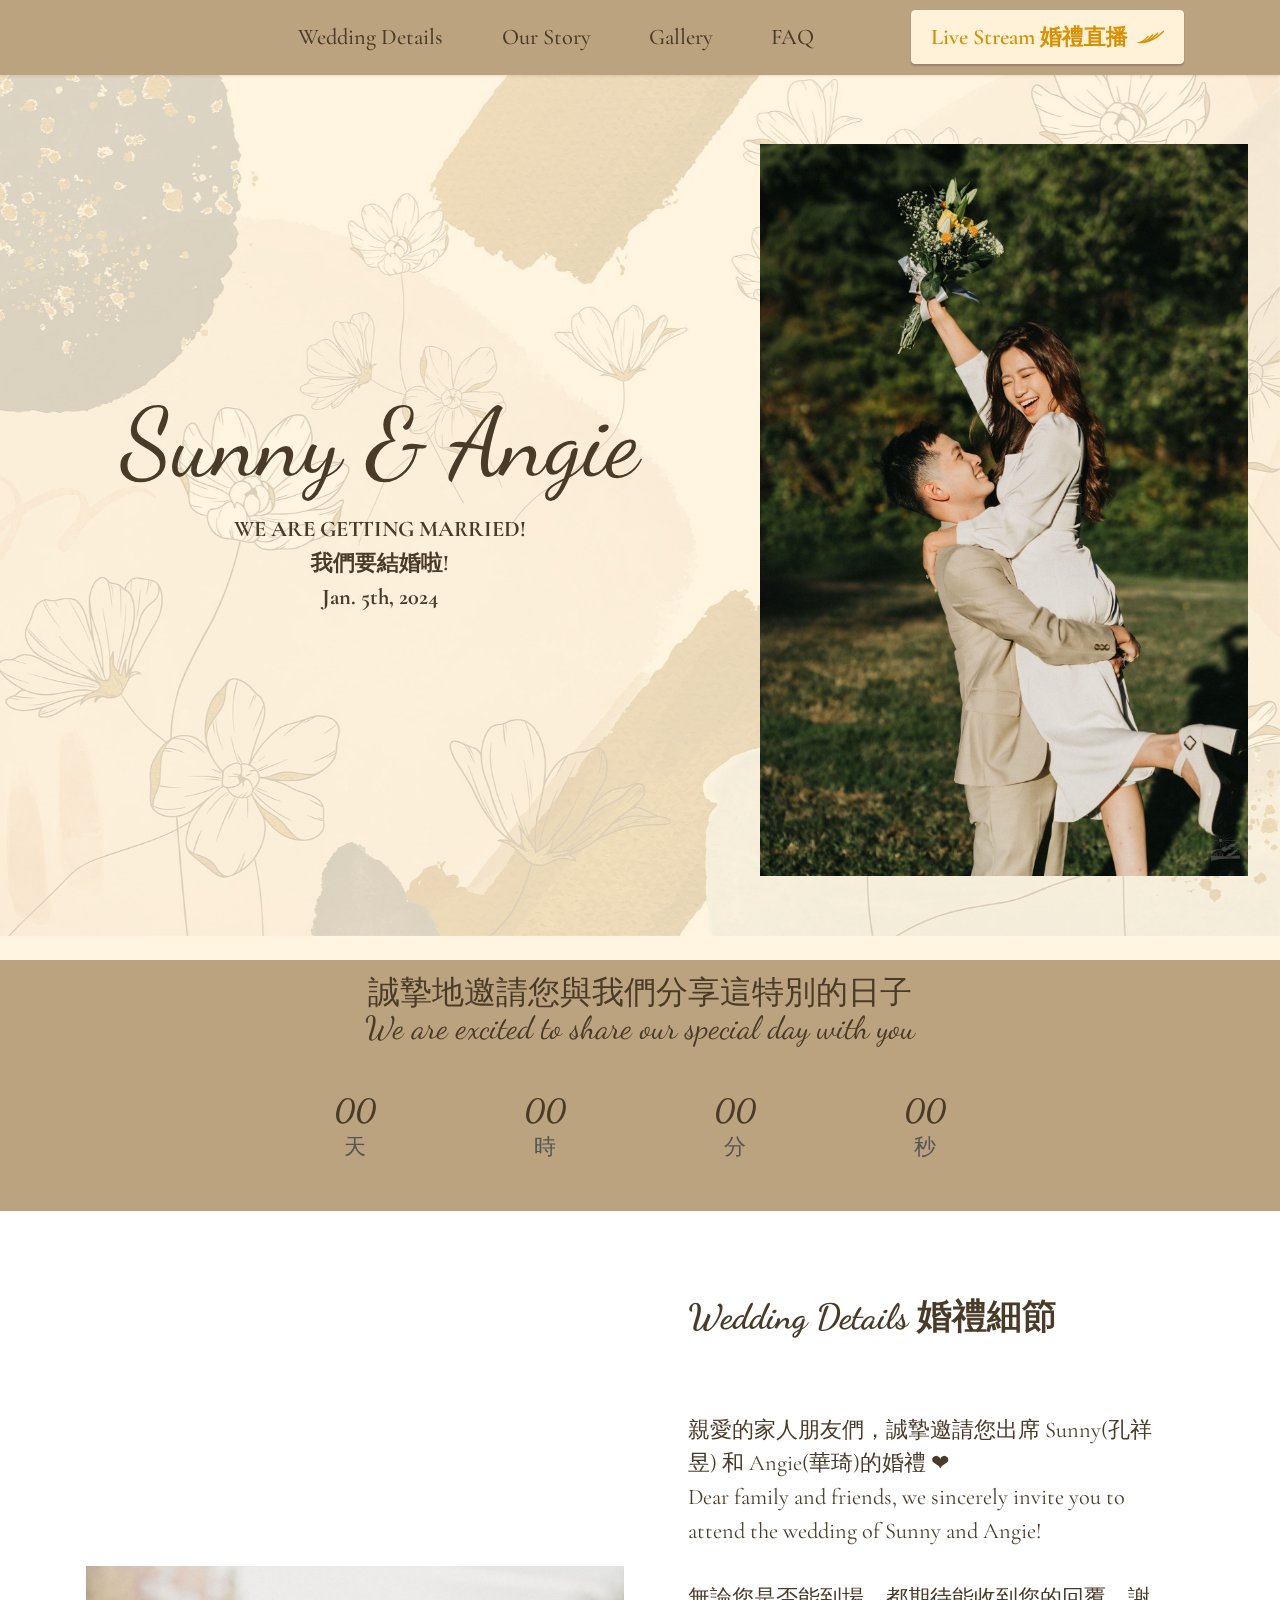
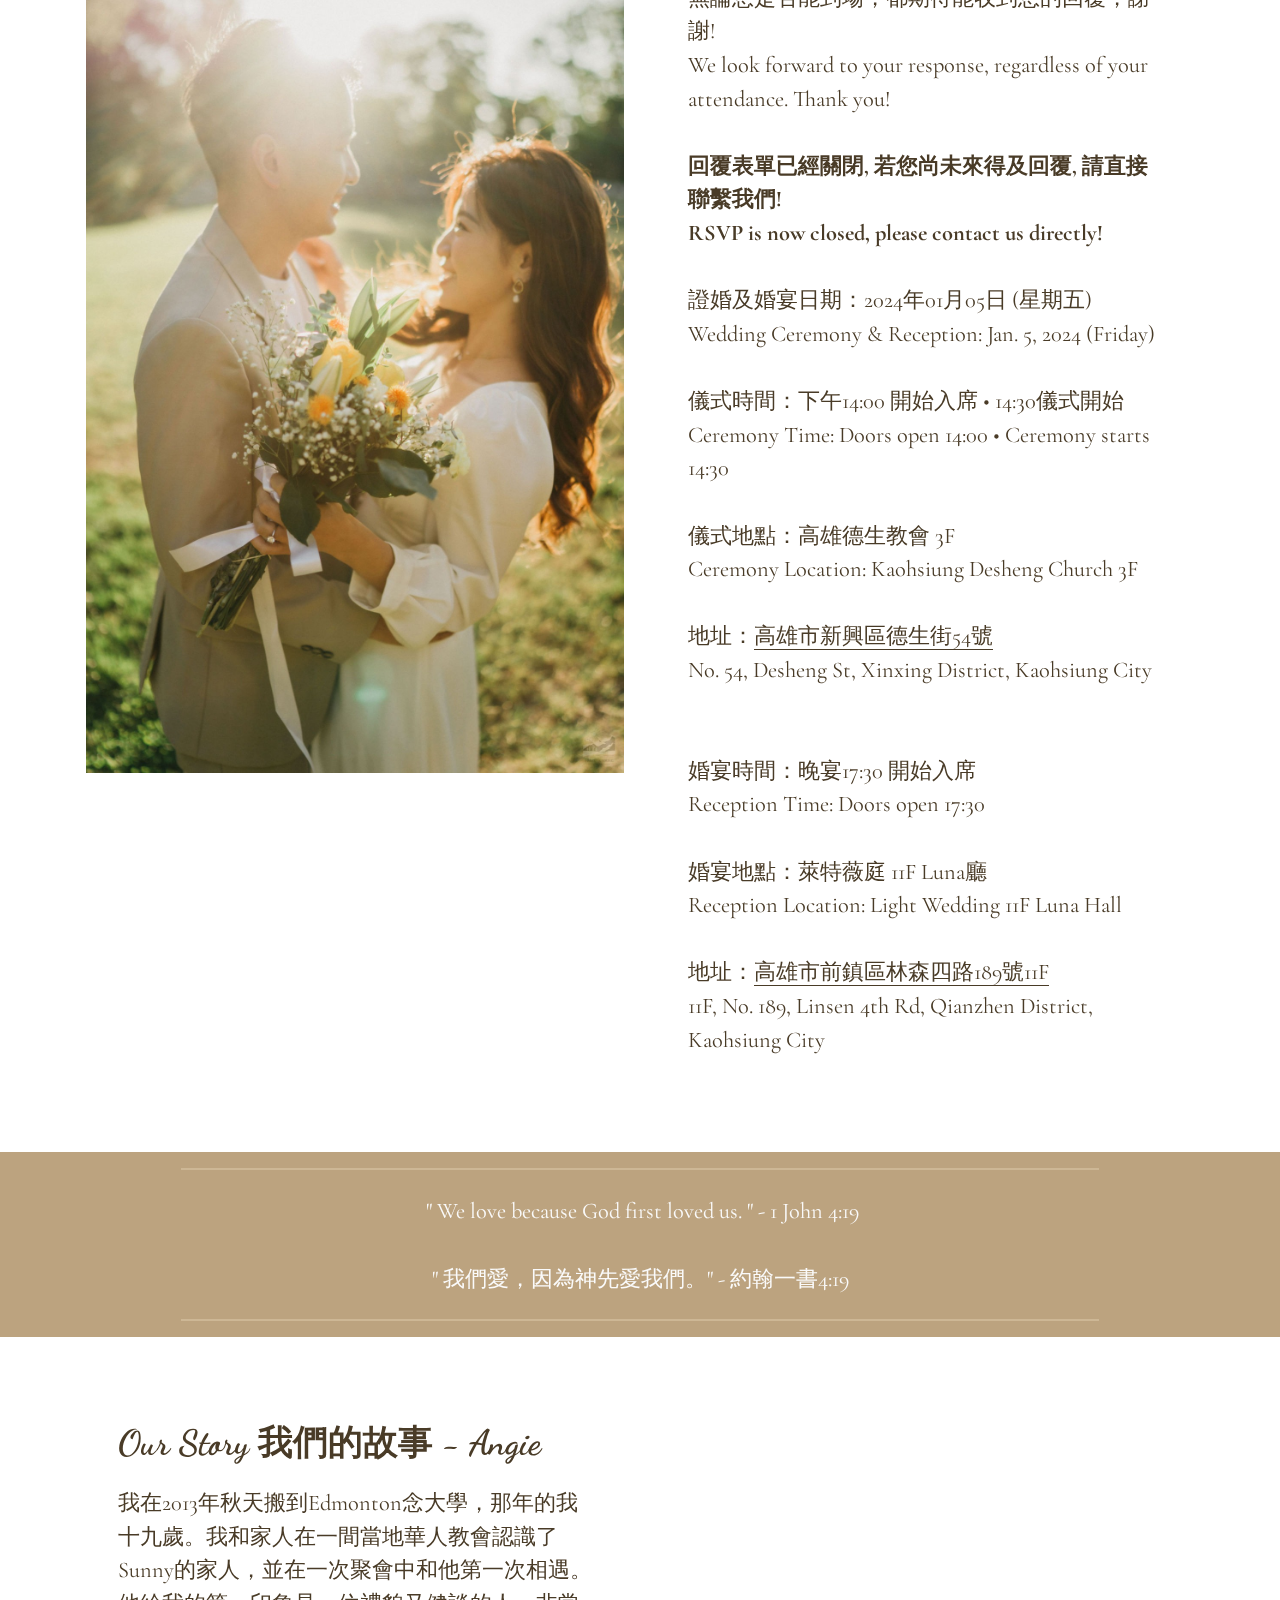
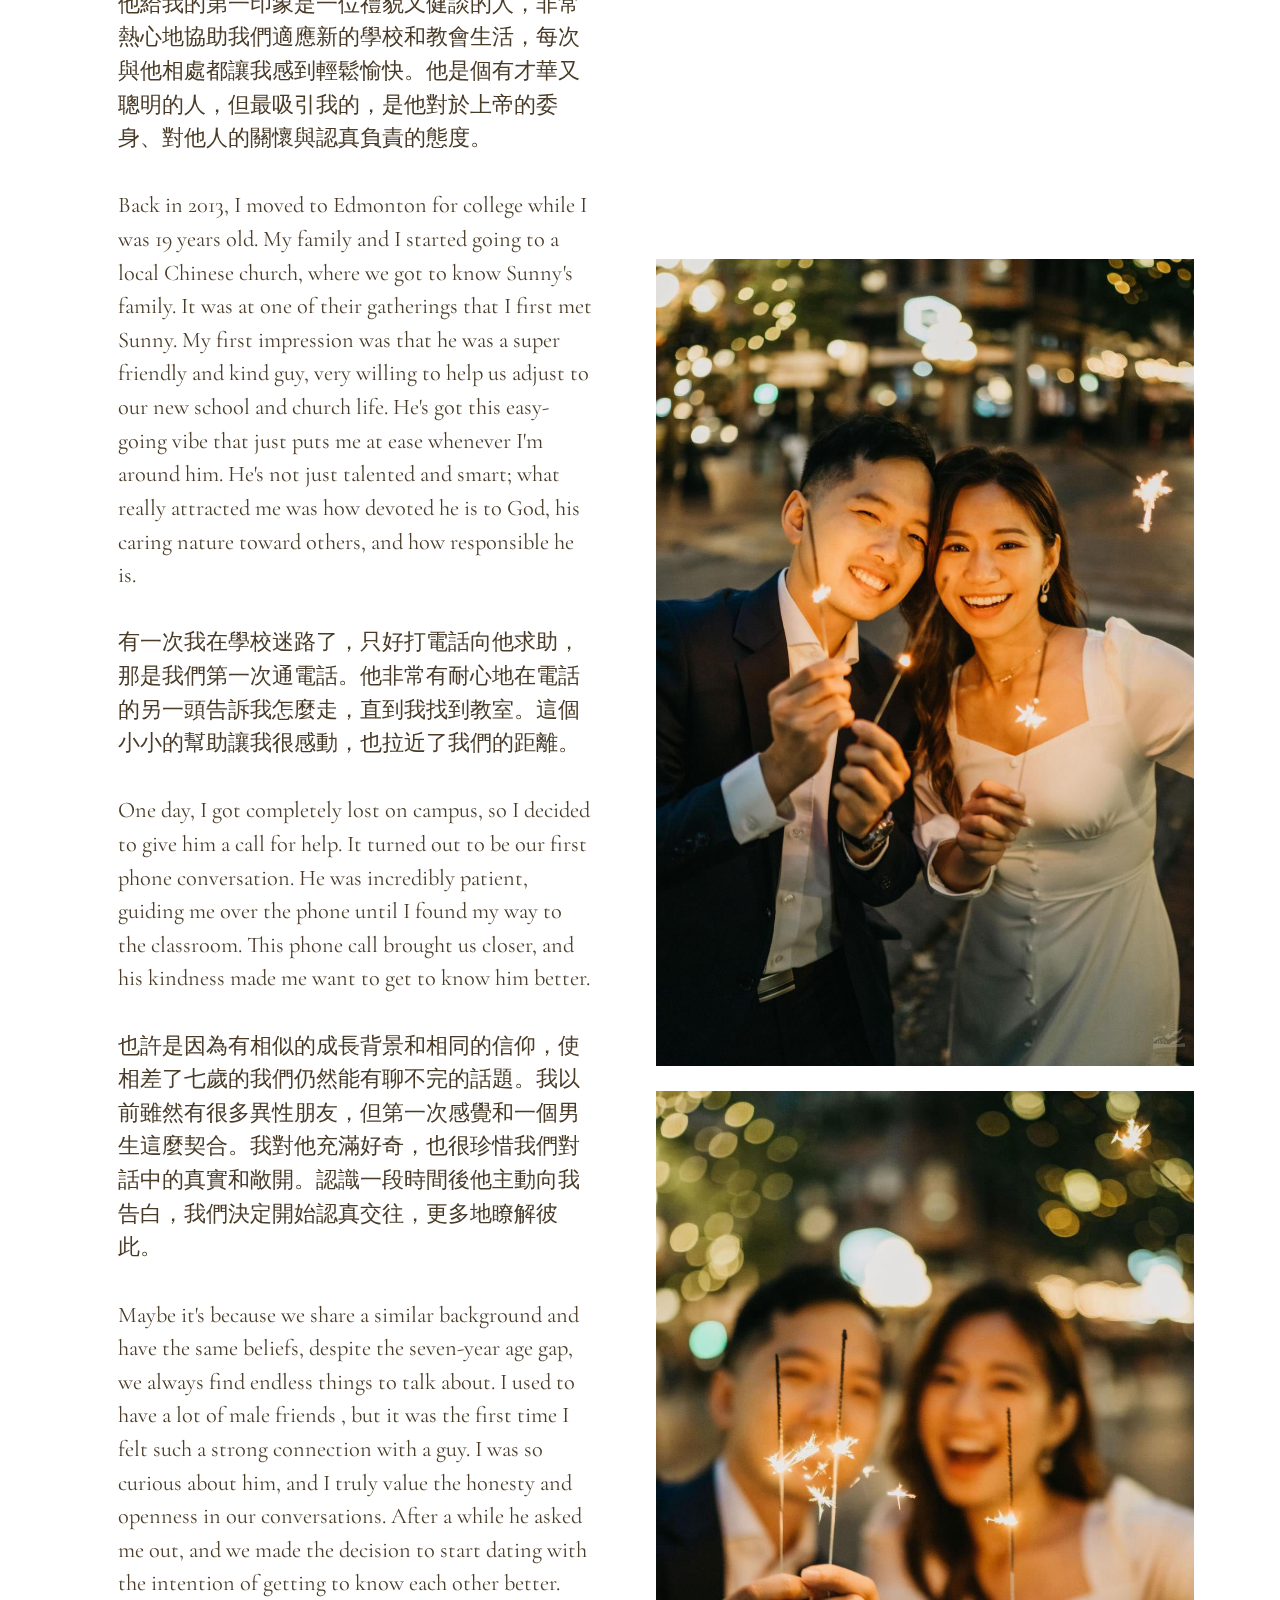
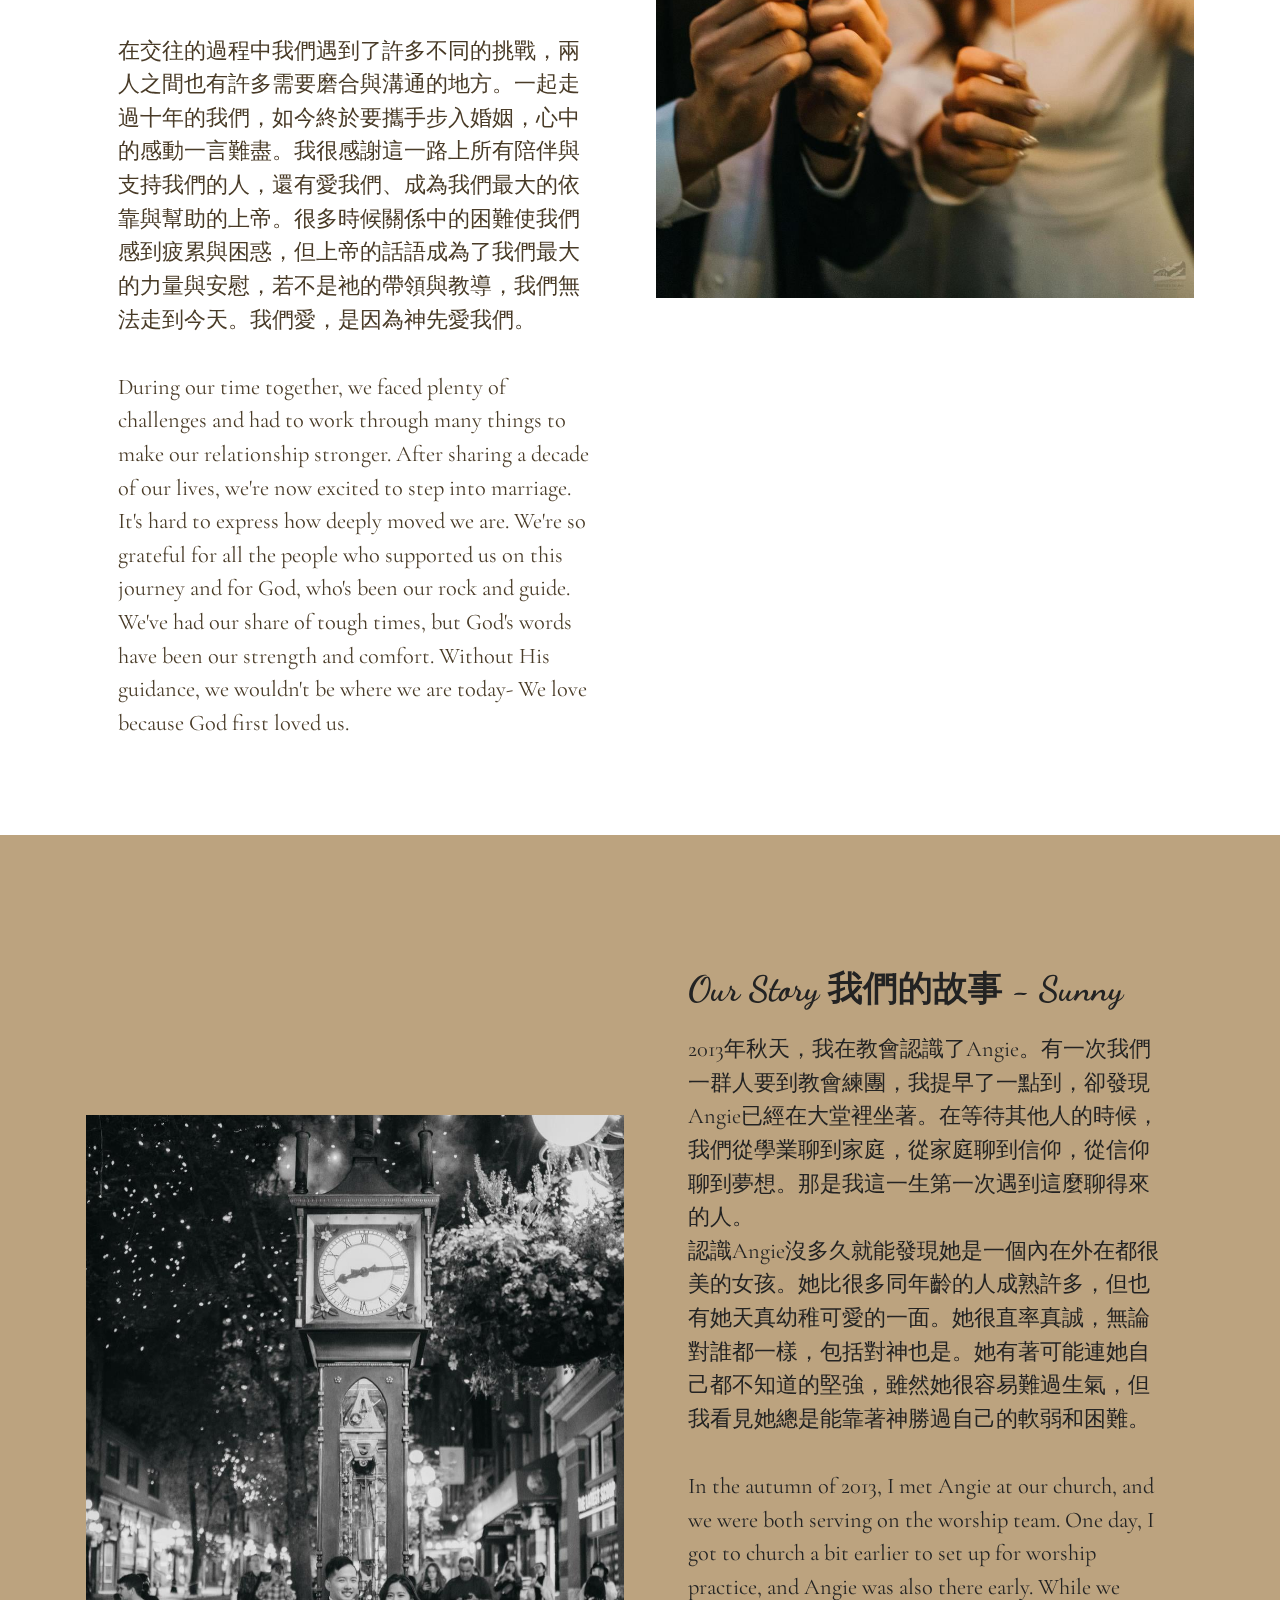
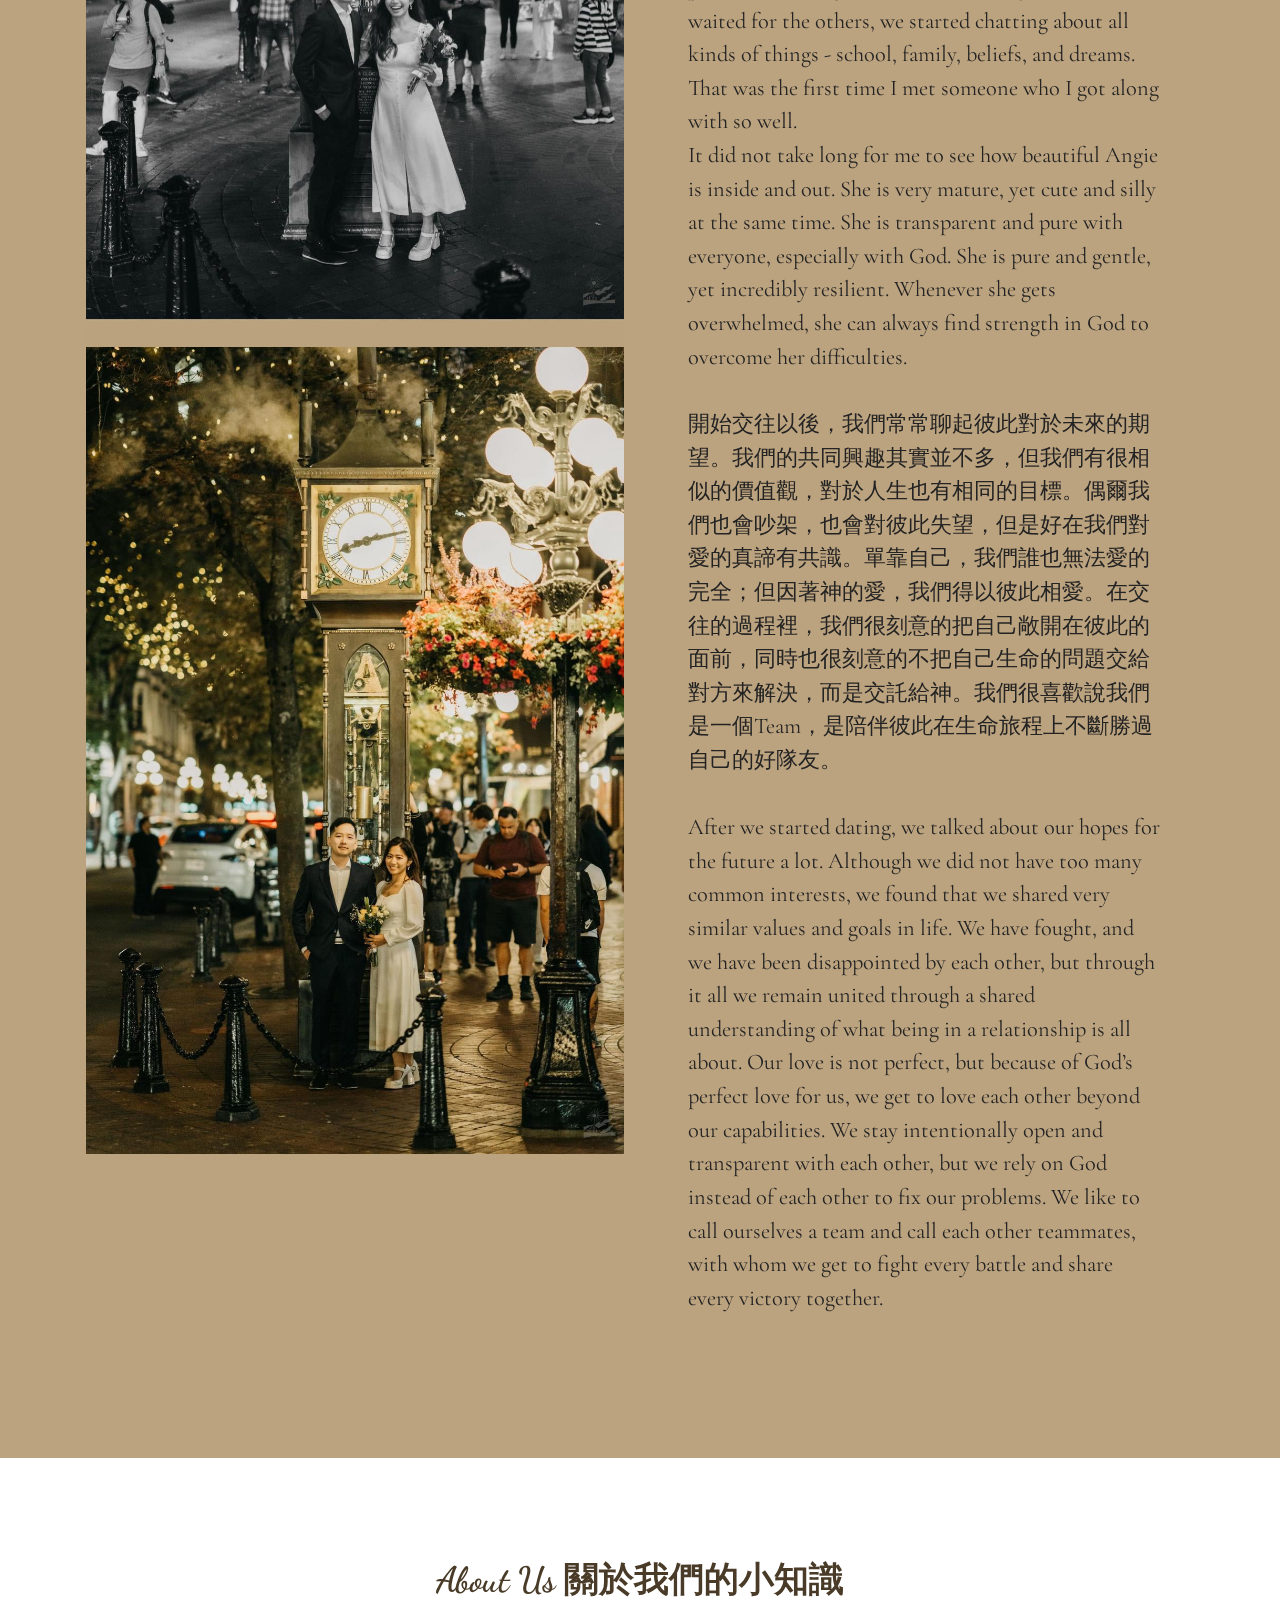
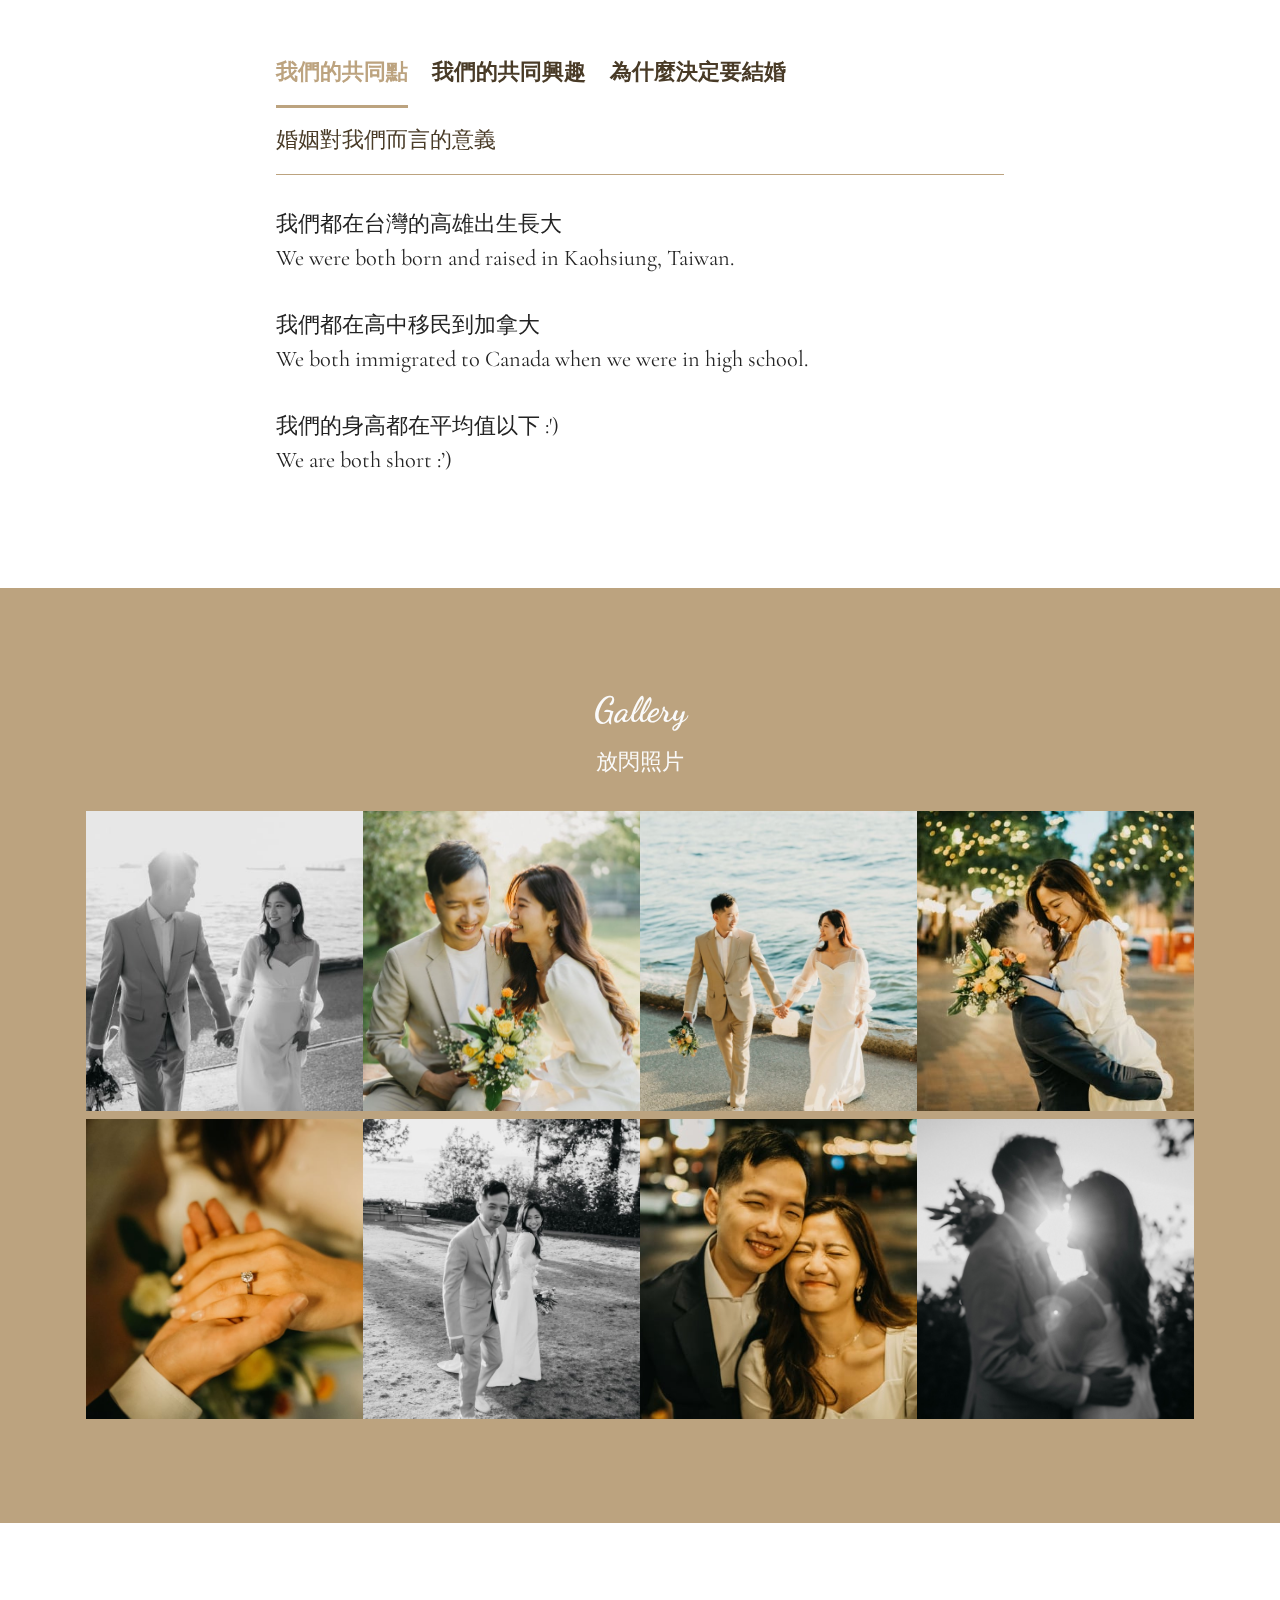
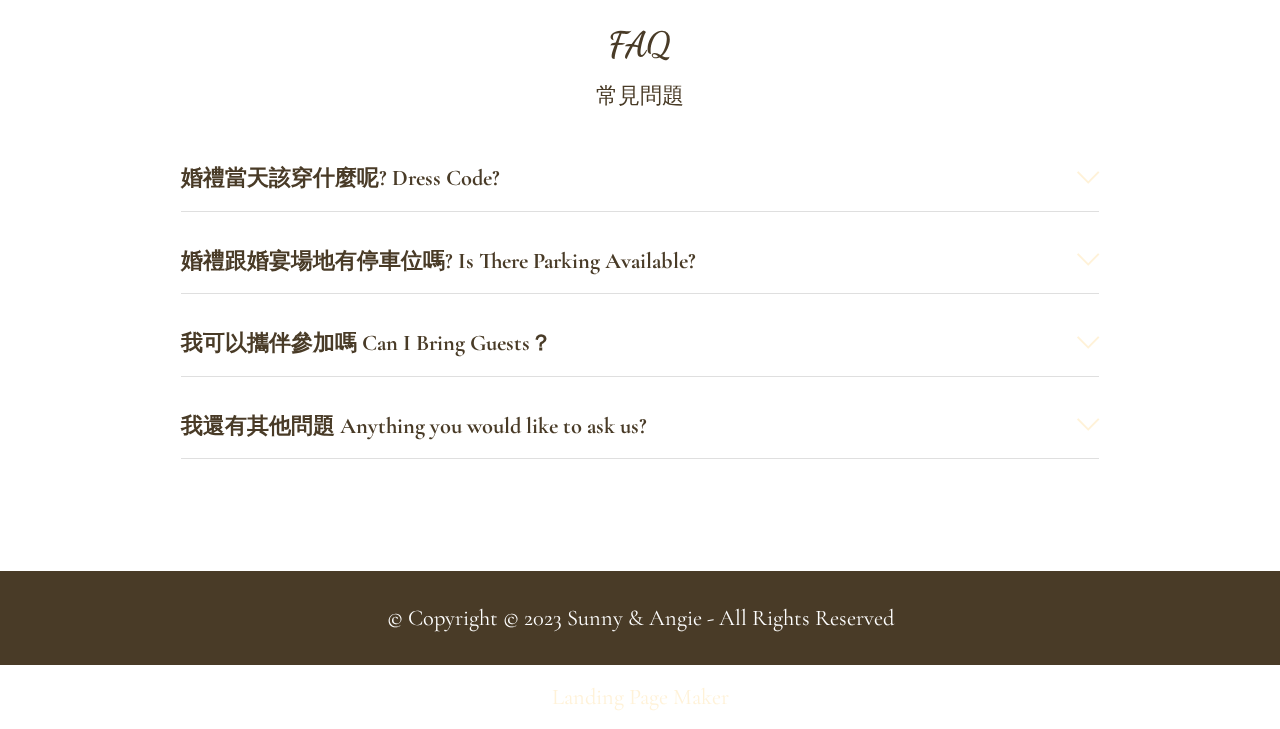
==== commit f3469a2d: "create github pages" ====
--- a/index.html
+++ b/index.html
@@ -56,9 +56,9 @@
                 <ul class="navbar-nav nav-dropdown navbar-nav-top-padding" data-app-modern-menu="true"><li class="nav-item"><a class="nav-link link text-warning text-primary display-4" href="/#wedding-details">Wedding Details</a></li>
                     <li class="nav-item"><a class="nav-link link text-warning text-primary display-4" href="/#our-story">Our Story</a></li>
                     <li class="nav-item"><a class="nav-link link text-warning text-primary display-4" href="/#gallery">Gallery</a>
-                    </li><li class="nav-item"><a class="nav-link link text-warning text-primary display-4" href="/#FAQ">FAQ</a></li><li class="nav-item"><a class="nav-link link text-warning text-primary display-4" href="live.html">Live Stream</a></li></ul>
-                
-                <div class="navbar-buttons mbr-section-btn"><a class="btn btn-primary display-4" href="https://forms.gle/TC9mCRqdEqUNyMPU7" target="_blank"><span class="socicon socicon-gust mbr-iconfont mbr-iconfont-btn"></span>請柬 RSVP</a></div>
+                    </li><li class="nav-item"><a class="nav-link link text-warning text-primary display-4" href="/#FAQ">FAQ</a></li><li class="nav-item"><a class="nav-link link text-warning text-primary display-4" href="live.html"></a></li></ul>
+                
+                <div class="navbar-buttons mbr-section-btn"><a class="btn btn-primary display-4" href="live.html"><span class="socicon socicon-gust mbr-iconfont mbr-iconfont-btn"></span>Live Stream 婚禮直播</a></div>
             </div>
         </div>
     </nav>
@@ -79,7 +79,7 @@
                 <div class="text-wrapper text-center">
                     <h1 class="mbr-section-title mbr-fonts-style mb-3 display-1">Sunny &amp; Angie</h1><font size="100">
                     <p class="mbr-text mbr-fonts-style display-4"><strong>WE ARE GETTING MARRIED!</strong><br><strong>我們要結婚啦!<br>Jan. 5th, 2024</strong><br></p>
-                    <div class="mbr-section-btn mt-3"><a class="btn btn-info display-7" href="https://forms.gle/TC9mCRqdEqUNyMPU7" target="_blank">RSVP 請柬回覆</a></div>
+                    
                 </font></div><font size="100">
             </font></div><font size="100">
         </font></div><font size="100">
@@ -128,8 +128,7 @@
                     <p class="mbr-text mbr-fonts-style display-7">親愛的家人朋友們，誠摯邀請您出席 Sunny(孔祥昱) 和 Angie(華琦)的婚禮 ❤<br>
 Dear family and friends, we sincerely invite you to attend the wedding of Sunny and Angie!<br>
 <br>無論您是否能到場，都期待能收到您的回覆，謝謝!<br>We look forward to your response, regardless of your attendance. Thank you!
-<br><br><strong>請於2023年11月24日前回覆<br>Please RSVP before Nov. 24, 2023.
-<br></strong><br>證婚及婚宴日期：2024年01月05日 (星期五)
+<br><br><strong>回覆表單已經關閉, 若您尚未來得及回覆, 請直接聯繫我們!<br>RSVP is now closed, please contact us directly!<br></strong><br>證婚及婚宴日期：2024年01月05日 (星期五)
 <br>
 Wedding Ceremony &amp; Reception: Jan. 5, 2024 (Friday)
 <br><br>儀式時間：下午14:00 開始入席 • 14:30儀式開始
@@ -305,8 +304,8 @@
         </div>
         <div class="row mbr-gallery mt-4">
             <div class="col-12 col-md-6 col-lg-3 item gallery-image">
-                <div class="item-wrapper" data-toggle="modal" data-bs-toggle="modal" data-target="#tTY2wGYWgp-modal" data-bs-target="#tTY2wGYWgp-modal">
-                    <img class="w-100" src="assets/images/angie-3413-644x429.jpg" alt="" data-slide-to="0" data-bs-slide-to="0" data-target="#lb-tTY2wGYWgp" data-bs-target="#lb-tTY2wGYWgp">
+                <div class="item-wrapper" data-toggle="modal" data-bs-toggle="modal" data-target="#tZqlBPhju6-modal" data-bs-target="#tZqlBPhju6-modal">
+                    <img class="w-100" src="assets/images/angie-3413-644x429.jpg" alt="" data-slide-to="0" data-bs-slide-to="0" data-target="#lb-tZqlBPhju6" data-bs-target="#lb-tZqlBPhju6">
                     <div class="icon-wrapper">
                         <span class="mobi-mbri mobi-mbri-search mbr-iconfont mbr-iconfont-btn"></span>
                     </div>
@@ -314,8 +313,8 @@
                 <h6 class="mbr-item-subtitle mbr-fonts-style align-center mb-2 mt-2 display-7"></h6>
             </div>
             <div class="col-12 col-md-6 col-lg-3 item gallery-image">
-                <div class="item-wrapper" data-toggle="modal" data-bs-toggle="modal" data-target="#tTY2wGYWgp-modal" data-bs-target="#tTY2wGYWgp-modal">
-                    <img class="w-100" src="assets/images/img-5508-1036x690.jpeg" alt="" data-slide-to="1" data-bs-slide-to="1" data-target="#lb-tTY2wGYWgp" data-bs-target="#lb-tTY2wGYWgp">
+                <div class="item-wrapper" data-toggle="modal" data-bs-toggle="modal" data-target="#tZqlBPhju6-modal" data-bs-target="#tZqlBPhju6-modal">
+                    <img class="w-100" src="assets/images/img-5508-1036x690.jpeg" alt="" data-slide-to="1" data-bs-slide-to="1" data-target="#lb-tZqlBPhju6" data-bs-target="#lb-tZqlBPhju6">
                     <div class="icon-wrapper">
                         <span class="mobi-mbri mobi-mbri-search mbr-iconfont mbr-iconfont-btn"></span>
                     </div>
@@ -323,8 +322,8 @@
                 <h6 class="mbr-item-subtitle mbr-fonts-style align-center mb-2 mt-2 display-7"></h6>
             </div>
             <div class="col-12 col-md-6 col-lg-3 item gallery-image">
-                <div class="item-wrapper" data-toggle="modal" data-bs-toggle="modal" data-target="#tTY2wGYWgp-modal" data-bs-target="#tTY2wGYWgp-modal">
-                    <img class="w-100" src="assets/images/angie-03407-2-644x966.jpg" alt="" data-slide-to="2" data-bs-slide-to="2" data-target="#lb-tTY2wGYWgp" data-bs-target="#lb-tTY2wGYWgp">
+                <div class="item-wrapper" data-toggle="modal" data-bs-toggle="modal" data-target="#tZqlBPhju6-modal" data-bs-target="#tZqlBPhju6-modal">
+                    <img class="w-100" src="assets/images/angie-03407-2-644x966.jpg" alt="" data-slide-to="2" data-bs-slide-to="2" data-target="#lb-tZqlBPhju6" data-bs-target="#lb-tZqlBPhju6">
                     <div class="icon-wrapper">
                         <span class="mobi-mbri mobi-mbri-search mbr-iconfont mbr-iconfont-btn"></span>
                     </div>
@@ -332,53 +331,53 @@
                 <h6 class="mbr-item-subtitle mbr-fonts-style align-center mb-2 mt-2 display-7"></h6>
             </div>
             <div class="col-12 col-md-6 col-lg-3 item gallery-image">
-                <div class="item-wrapper" data-toggle="modal" data-bs-toggle="modal" data-target="#tTY2wGYWgp-modal" data-bs-target="#tTY2wGYWgp-modal">
-                    <img class="w-100" src="assets/images/angie-3493-644x429.jpg" alt="" data-slide-to="3" data-bs-slide-to="3" data-target="#lb-tTY2wGYWgp" data-bs-target="#lb-tTY2wGYWgp">
+                <div class="item-wrapper" data-toggle="modal" data-bs-toggle="modal" data-target="#tZqlBPhju6-modal" data-bs-target="#tZqlBPhju6-modal">
+                    <img class="w-100" src="assets/images/angie-3493-644x429.jpg" alt="" data-slide-to="3" data-bs-slide-to="3" data-target="#lb-tZqlBPhju6" data-bs-target="#lb-tZqlBPhju6">
                     <div class="icon-wrapper">
                         <span class="mobi-mbri mobi-mbri-search mbr-iconfont mbr-iconfont-btn"></span>
                     </div>
                 </div>
                 <h6 class="mbr-item-subtitle mbr-fonts-style align-center mb-2 mt-2 display-7"></h6>
             </div><div class="col-12 col-md-6 col-lg-3 item gallery-image">
-                <div class="item-wrapper" data-toggle="modal" data-bs-toggle="modal" data-target="#tTY2wGYWgp-modal" data-bs-target="#tTY2wGYWgp-modal">
-                    <img class="w-100" src="assets/images/angie-03485-2-644x966.jpg" alt="" data-slide-to="4" data-bs-slide-to="4" data-target="#lb-tTY2wGYWgp" data-bs-target="#lb-tTY2wGYWgp">
+                <div class="item-wrapper" data-toggle="modal" data-bs-toggle="modal" data-target="#tZqlBPhju6-modal" data-bs-target="#tZqlBPhju6-modal">
+                    <img class="w-100" src="assets/images/angie-03485-2-644x966.jpg" alt="" data-slide-to="4" data-bs-slide-to="4" data-target="#lb-tZqlBPhju6" data-bs-target="#lb-tZqlBPhju6">
                     <div class="icon-wrapper">
                         <span class="mobi-mbri mobi-mbri-search mbr-iconfont mbr-iconfont-btn"></span>
                     </div>
                 </div>
                 <h6 class="mbr-item-subtitle mbr-fonts-style align-center mb-2 mt-2 display-7"></h6>
             </div><div class="col-12 col-md-6 col-lg-3 item gallery-image">
-                <div class="item-wrapper" data-toggle="modal" data-bs-toggle="modal" data-target="#tTY2wGYWgp-modal" data-bs-target="#tTY2wGYWgp-modal">
-                    <img class="w-100" src="assets/images/angie-3373-644x966.jpg" alt="" data-slide-to="5" data-bs-slide-to="5" data-target="#lb-tTY2wGYWgp" data-bs-target="#lb-tTY2wGYWgp">
+                <div class="item-wrapper" data-toggle="modal" data-bs-toggle="modal" data-target="#tZqlBPhju6-modal" data-bs-target="#tZqlBPhju6-modal">
+                    <img class="w-100" src="assets/images/angie-3373-644x966.jpg" alt="" data-slide-to="5" data-bs-slide-to="5" data-target="#lb-tZqlBPhju6" data-bs-target="#lb-tZqlBPhju6">
                     <div class="icon-wrapper">
                         <span class="mobi-mbri mobi-mbri-search mbr-iconfont mbr-iconfont-btn"></span>
                     </div>
                 </div>
                 <h6 class="mbr-item-subtitle mbr-fonts-style align-center mb-2 mt-2 display-7"></h6>
             </div><div class="col-12 col-md-6 col-lg-3 item gallery-image">
-                <div class="item-wrapper" data-toggle="modal" data-bs-toggle="modal" data-target="#tTY2wGYWgp-modal" data-bs-target="#tTY2wGYWgp-modal">
-                    <img class="w-100" src="assets/images/angie-3528-644x429.jpg" alt="" data-slide-to="6" data-bs-slide-to="6" data-target="#lb-tTY2wGYWgp" data-bs-target="#lb-tTY2wGYWgp">
+                <div class="item-wrapper" data-toggle="modal" data-bs-toggle="modal" data-target="#tZqlBPhju6-modal" data-bs-target="#tZqlBPhju6-modal">
+                    <img class="w-100" src="assets/images/angie-3528-644x429.jpg" alt="" data-slide-to="6" data-bs-slide-to="6" data-target="#lb-tZqlBPhju6" data-bs-target="#lb-tZqlBPhju6">
                     <div class="icon-wrapper">
                         <span class="mobi-mbri mobi-mbri-search mbr-iconfont mbr-iconfont-btn"></span>
                     </div>
                 </div>
                 <h6 class="mbr-item-subtitle mbr-fonts-style align-center mb-2 mt-2 display-7"></h6>
             </div><div class="col-12 col-md-6 col-lg-3 item gallery-image">
-                <div class="item-wrapper" data-toggle="modal" data-bs-toggle="modal" data-target="#tTY2wGYWgp-modal" data-bs-target="#tTY2wGYWgp-modal">
-                    <img class="w-100" src="assets/images/angie-3379-2048x1365.jpg" alt="" data-slide-to="7" data-bs-slide-to="7" data-target="#lb-tTY2wGYWgp" data-bs-target="#lb-tTY2wGYWgp">
-                    <div class="icon-wrapper">
-                        <span class="mobi-mbri mobi-mbri-search mbr-iconfont mbr-iconfont-btn"></span>
-                    </div>
-                </div>
-                <h6 class="mbr-item-subtitle mbr-fonts-style align-center mb-2 mt-2 display-7"></h6>
-            </div>
-        </div>
-
-        <div class="modal mbr-slider" tabindex="-1" role="dialog" aria-hidden="true" id="tTY2wGYWgp-modal">
+                <div class="item-wrapper" data-toggle="modal" data-bs-toggle="modal" data-target="#tZqlBPhju6-modal" data-bs-target="#tZqlBPhju6-modal">
+                    <img class="w-100" src="assets/images/angie-3379-2048x1365.jpg" alt="" data-slide-to="7" data-bs-slide-to="7" data-target="#lb-tZqlBPhju6" data-bs-target="#lb-tZqlBPhju6">
+                    <div class="icon-wrapper">
+                        <span class="mobi-mbri mobi-mbri-search mbr-iconfont mbr-iconfont-btn"></span>
+                    </div>
+                </div>
+                <h6 class="mbr-item-subtitle mbr-fonts-style align-center mb-2 mt-2 display-7"></h6>
+            </div>
+        </div>
+
+        <div class="modal mbr-slider" tabindex="-1" role="dialog" aria-hidden="true" id="tZqlBPhju6-modal">
             <div class="modal-dialog" role="document">
                 <div class="modal-content">
                     <div class="modal-body">
-                        <div class="carousel slide carousel-fade" id="lb-tTY2wGYWgp" data-interval="5000" data-bs-interval="5000">
+                        <div class="carousel slide carousel-fade" id="lb-tZqlBPhju6" data-interval="5000" data-bs-interval="5000">
                             <div class="carousel-inner">
                                 <div class="carousel-item active">
                                     <img class="d-block w-100" src="assets/images/angie-3413-644x429.jpg" alt="">
@@ -402,18 +401,18 @@
                                 </div>
                             </div>
                             <ol class="carousel-indicators">
-                                <li data-slide-to="0" data-bs-slide-to="0" class="active" data-target="#lb-tTY2wGYWgp" data-bs-target="#lb-tTY2wGYWgp"></li>
-                                <li data-slide-to="1" data-bs-slide-to="1" data-target="#lb-tTY2wGYWgp" data-bs-target="#lb-tTY2wGYWgp"></li>
-                                <li data-slide-to="2" data-bs-slide-to="2" data-target="#lb-tTY2wGYWgp" data-bs-target="#lb-tTY2wGYWgp"></li>
-                                <li data-slide-to="3" data-bs-slide-to="3" data-target="#lb-tTY2wGYWgp" data-bs-target="#lb-tTY2wGYWgp"></li><li data-slide-to="4" data-bs-slide-to="4" data-target="#lb-tTY2wGYWgp" data-bs-target="#lb-tTY2wGYWgp"></li><li data-slide-to="5" data-bs-slide-to="5" data-target="#lb-tTY2wGYWgp" data-bs-target="#lb-tTY2wGYWgp"></li><li data-slide-to="6" data-bs-slide-to="6" data-target="#lb-tTY2wGYWgp" data-bs-target="#lb-tTY2wGYWgp"></li><li data-slide-to="7" data-bs-slide-to="7" data-target="#lb-tTY2wGYWgp" data-bs-target="#lb-tTY2wGYWgp"></li>
+                                <li data-slide-to="0" data-bs-slide-to="0" class="active" data-target="#lb-tZqlBPhju6" data-bs-target="#lb-tZqlBPhju6"></li>
+                                <li data-slide-to="1" data-bs-slide-to="1" data-target="#lb-tZqlBPhju6" data-bs-target="#lb-tZqlBPhju6"></li>
+                                <li data-slide-to="2" data-bs-slide-to="2" data-target="#lb-tZqlBPhju6" data-bs-target="#lb-tZqlBPhju6"></li>
+                                <li data-slide-to="3" data-bs-slide-to="3" data-target="#lb-tZqlBPhju6" data-bs-target="#lb-tZqlBPhju6"></li><li data-slide-to="4" data-bs-slide-to="4" data-target="#lb-tZqlBPhju6" data-bs-target="#lb-tZqlBPhju6"></li><li data-slide-to="5" data-bs-slide-to="5" data-target="#lb-tZqlBPhju6" data-bs-target="#lb-tZqlBPhju6"></li><li data-slide-to="6" data-bs-slide-to="6" data-target="#lb-tZqlBPhju6" data-bs-target="#lb-tZqlBPhju6"></li><li data-slide-to="7" data-bs-slide-to="7" data-target="#lb-tZqlBPhju6" data-bs-target="#lb-tZqlBPhju6"></li>
                             </ol>
                             <a role="button" href="" class="close" data-dismiss="modal" data-bs-dismiss="modal" aria-label="Close">
                             </a>
-                            <a class="carousel-control-prev carousel-control" role="button" data-slide="prev" data-bs-slide="prev" href="#lb-tTY2wGYWgp">
+                            <a class="carousel-control-prev carousel-control" role="button" data-slide="prev" data-bs-slide="prev" href="#lb-tZqlBPhju6">
                                 <span class="mobi-mbri mobi-mbri-arrow-prev" aria-hidden="true"></span>
                                 <span class="sr-only visually-hidden">Previous</span>
                             </a>
-                            <a class="carousel-control-next carousel-control" role="button" data-slide="next" data-bs-slide="next" href="#lb-tTY2wGYWgp">
+                            <a class="carousel-control-next carousel-control" role="button" data-slide="next" data-bs-slide="next" href="#lb-tZqlBPhju6">
                                 <span class="mobi-mbri mobi-mbri-arrow-next" aria-hidden="true"></span>
                                 <span class="sr-only visually-hidden">Next</span>
                             </a>
@@ -518,7 +517,7 @@
             </div>
         </div>
     </div>
-</section><section class="display-7" style="padding: 0;align-items: center;justify-content: center;flex-wrap: wrap;    align-content: center;display: flex;position: relative;height: 4rem;"><a href="https://mobiri.se/1748545" style="flex: 1 1;height: 4rem;position: absolute;width: 100%;z-index: 1;"><img alt="" style="height: 4rem;" src="[data-uri]"></a><p style="margin: 0;text-align: center;" class="display-7">&#8204;</p><a style="z-index:1" href="https://mobirise.com/builder/no-code-website-builder.html">No Code Website Builder</a></section><script src="assets/bootstrap/js/bootstrap.bundle.min.js"></script>  <script src="assets/parallax/jarallax.js"></script>  <script src="assets/smoothscroll/smooth-scroll.js"></script>  <script src="assets/ytplayer/index.js"></script>  <script src="assets/dropdown/js/navbar-dropdown.js"></script>  <script src="assets/countdown/countdown.js"></script>  <script src="assets/mbr-tabs/mbr-tabs.js"></script>  <script src="assets/mbr-switch-arrow/mbr-switch-arrow.js"></script>  <script src="assets/theme/js/script.js"></script>  
+</section><section class="display-7" style="padding: 0;align-items: center;justify-content: center;flex-wrap: wrap;    align-content: center;display: flex;position: relative;height: 4rem;"><a href="https://mobiri.se/1748545" style="flex: 1 1;height: 4rem;position: absolute;width: 100%;z-index: 1;"><img alt="" style="height: 4rem;" src="[data-uri]"></a><p style="margin: 0;text-align: center;" class="display-7">&#8204;</p><a style="z-index:1" href="https://mobirise.com/builder/landing-page-builder.html">Landing Page Maker</a></section><script src="assets/bootstrap/js/bootstrap.bundle.min.js"></script>  <script src="assets/parallax/jarallax.js"></script>  <script src="assets/smoothscroll/smooth-scroll.js"></script>  <script src="assets/ytplayer/index.js"></script>  <script src="assets/dropdown/js/navbar-dropdown.js"></script>  <script src="assets/countdown/countdown.js"></script>  <script src="assets/mbr-tabs/mbr-tabs.js"></script>  <script src="assets/mbr-switch-arrow/mbr-switch-arrow.js"></script>  <script src="assets/theme/js/script.js"></script>  
   
   
  <div id="scrollToTop" class="scrollToTop mbr-arrow-up"><a style="text-align: center;"><i class="mbr-arrow-up-icon mbr-arrow-up-icon-cm cm-icon cm-icon-smallarrow-up"></i></a></div>
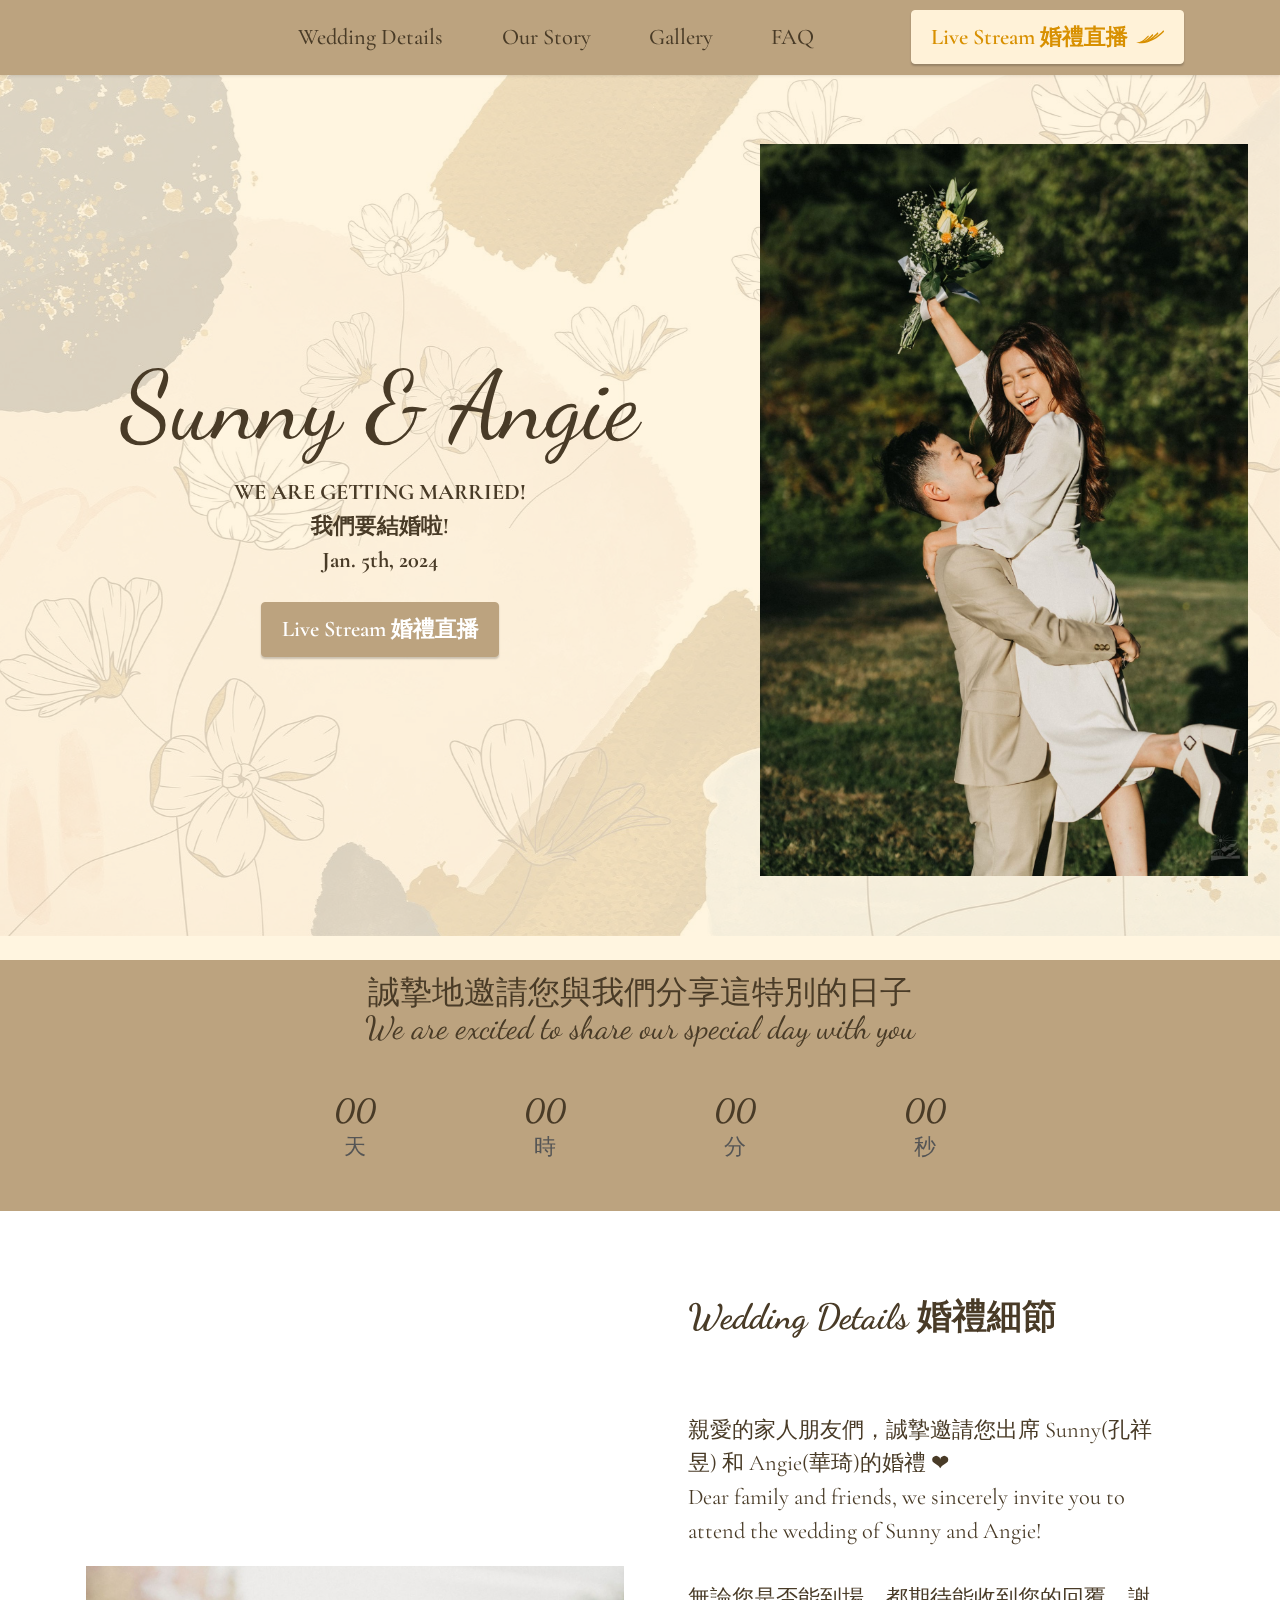
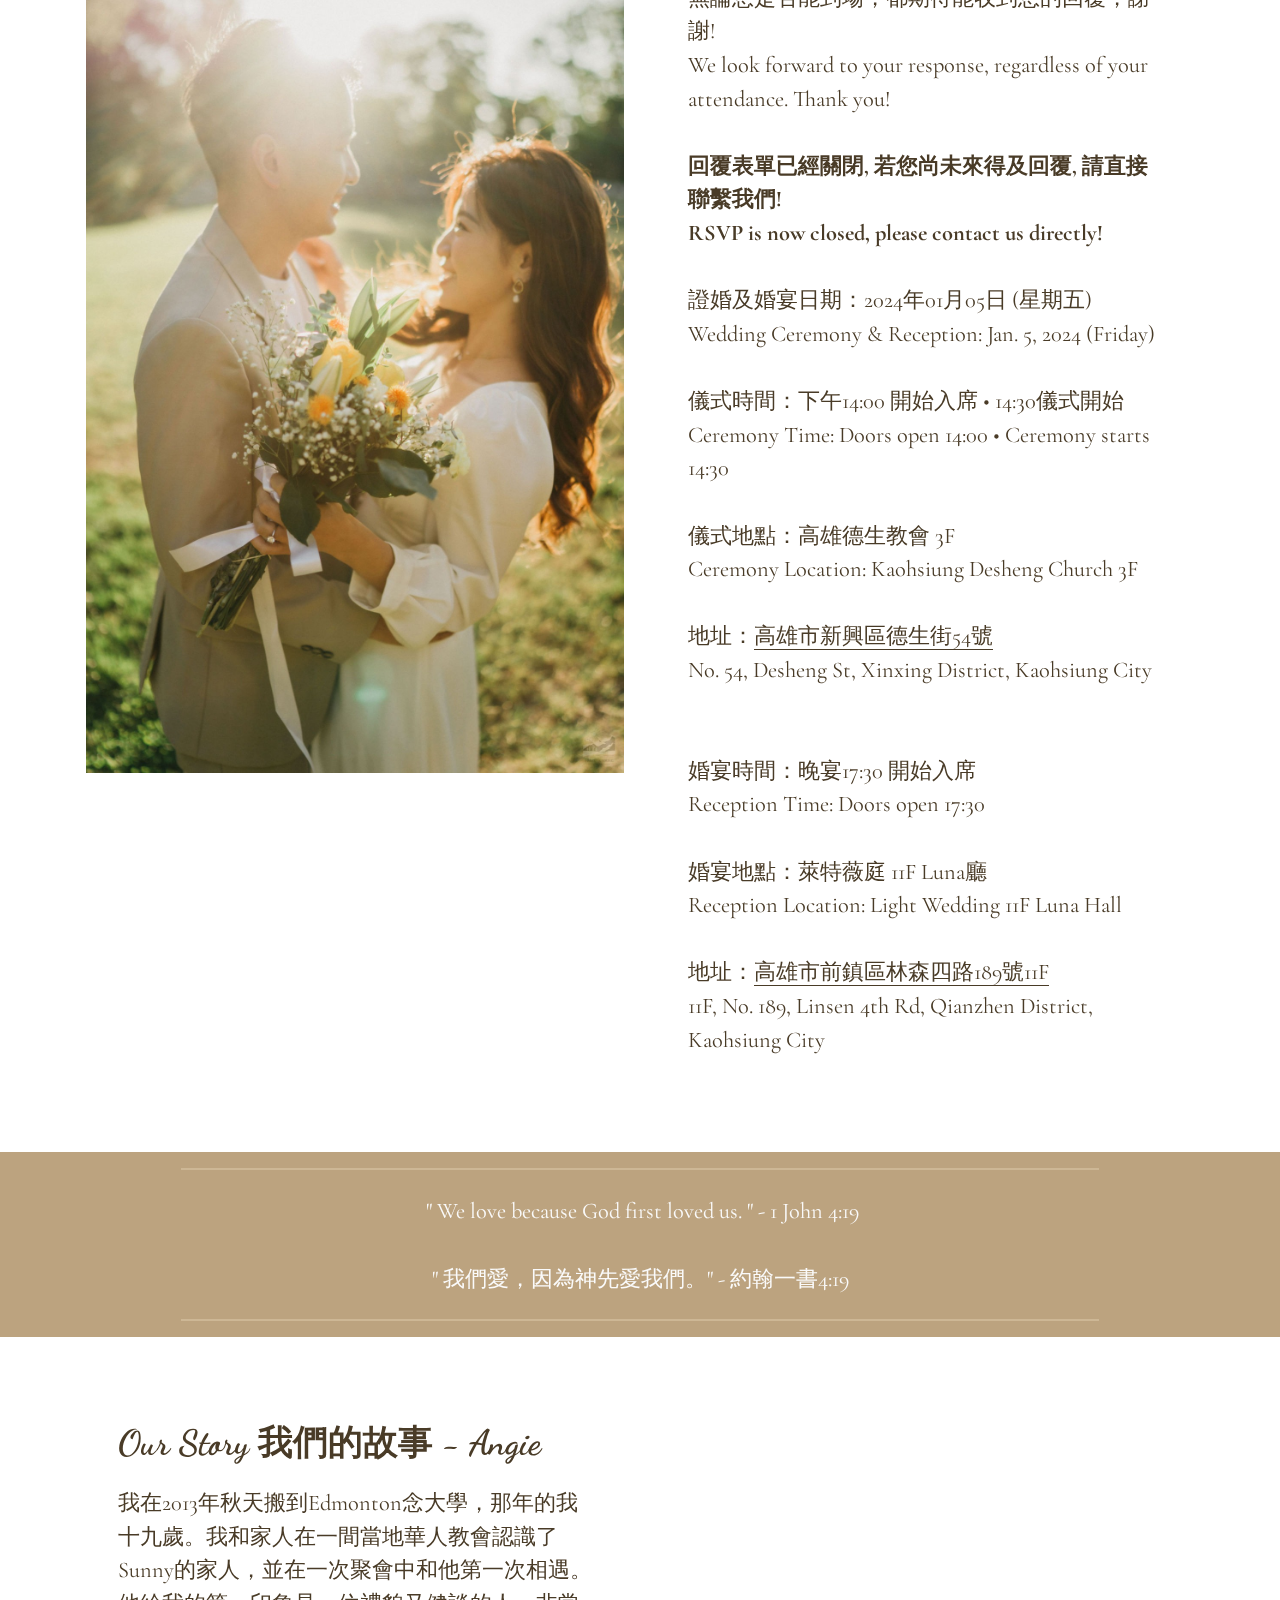
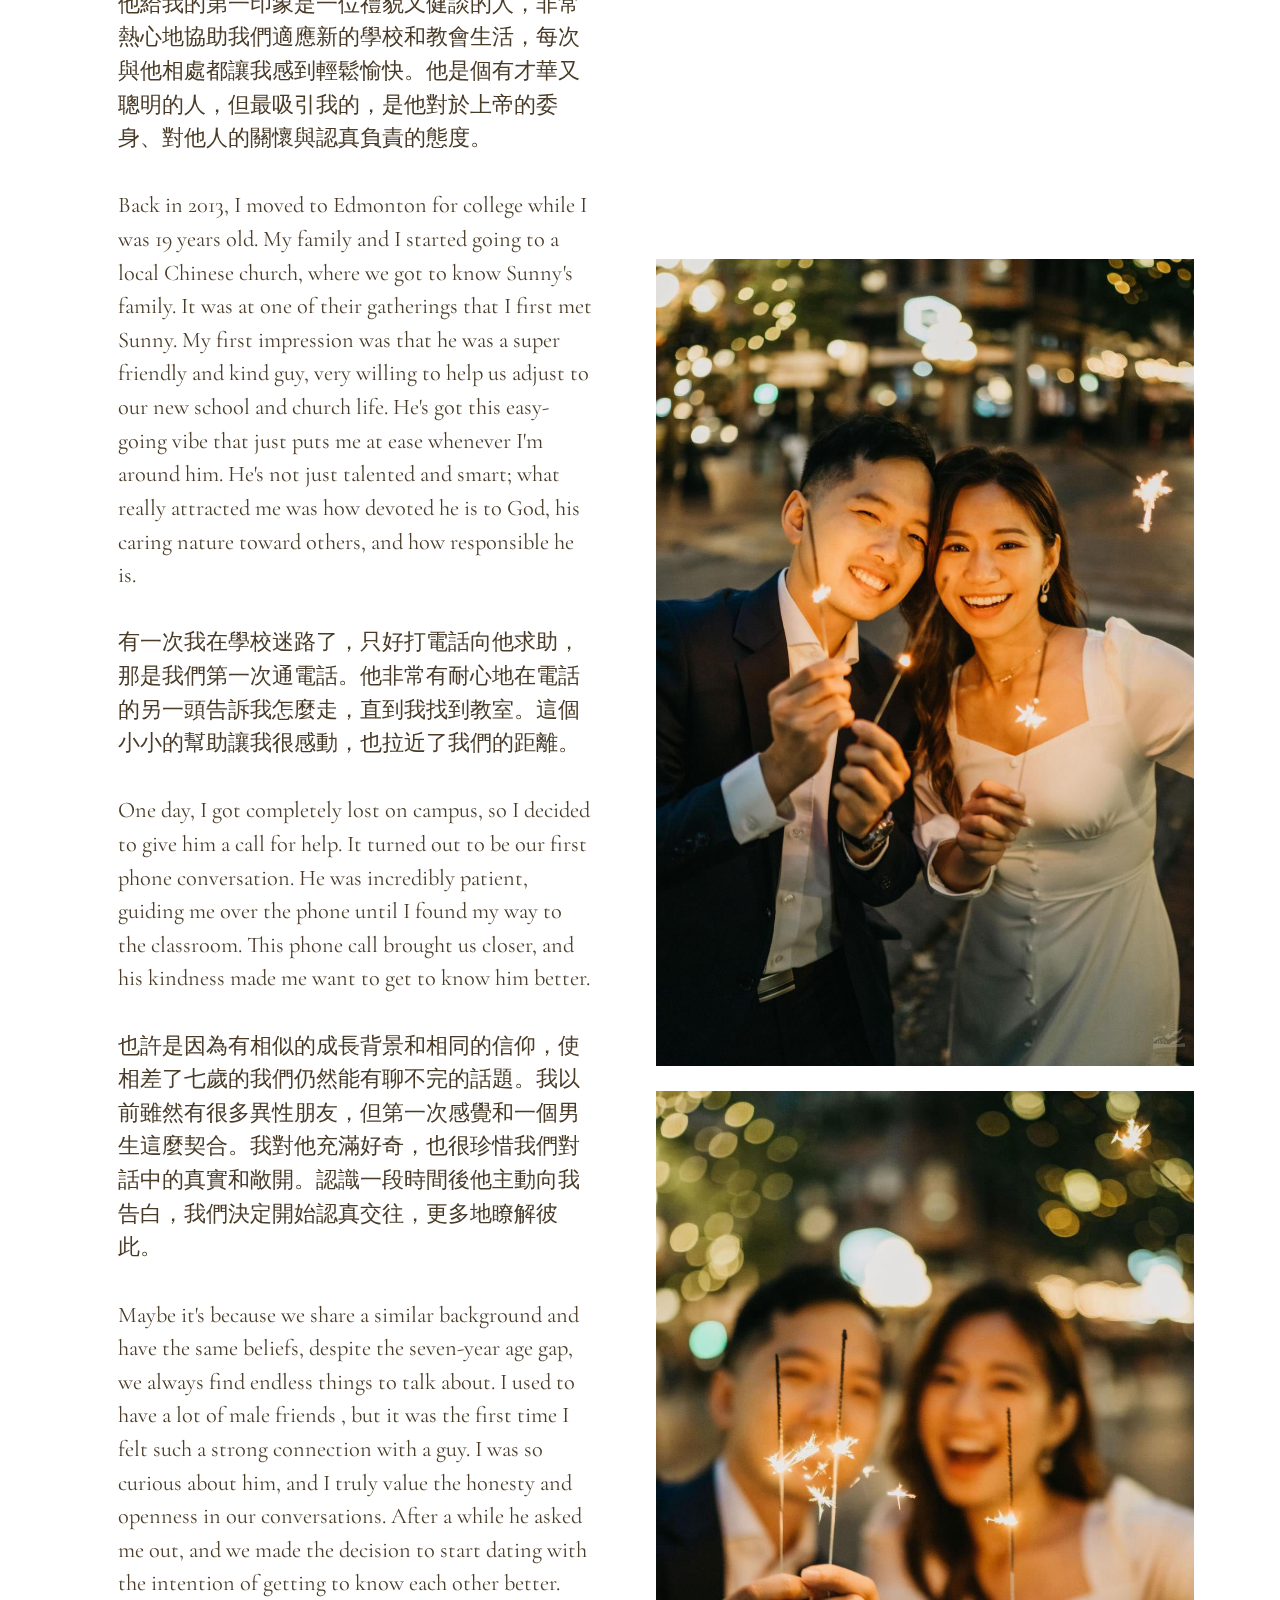
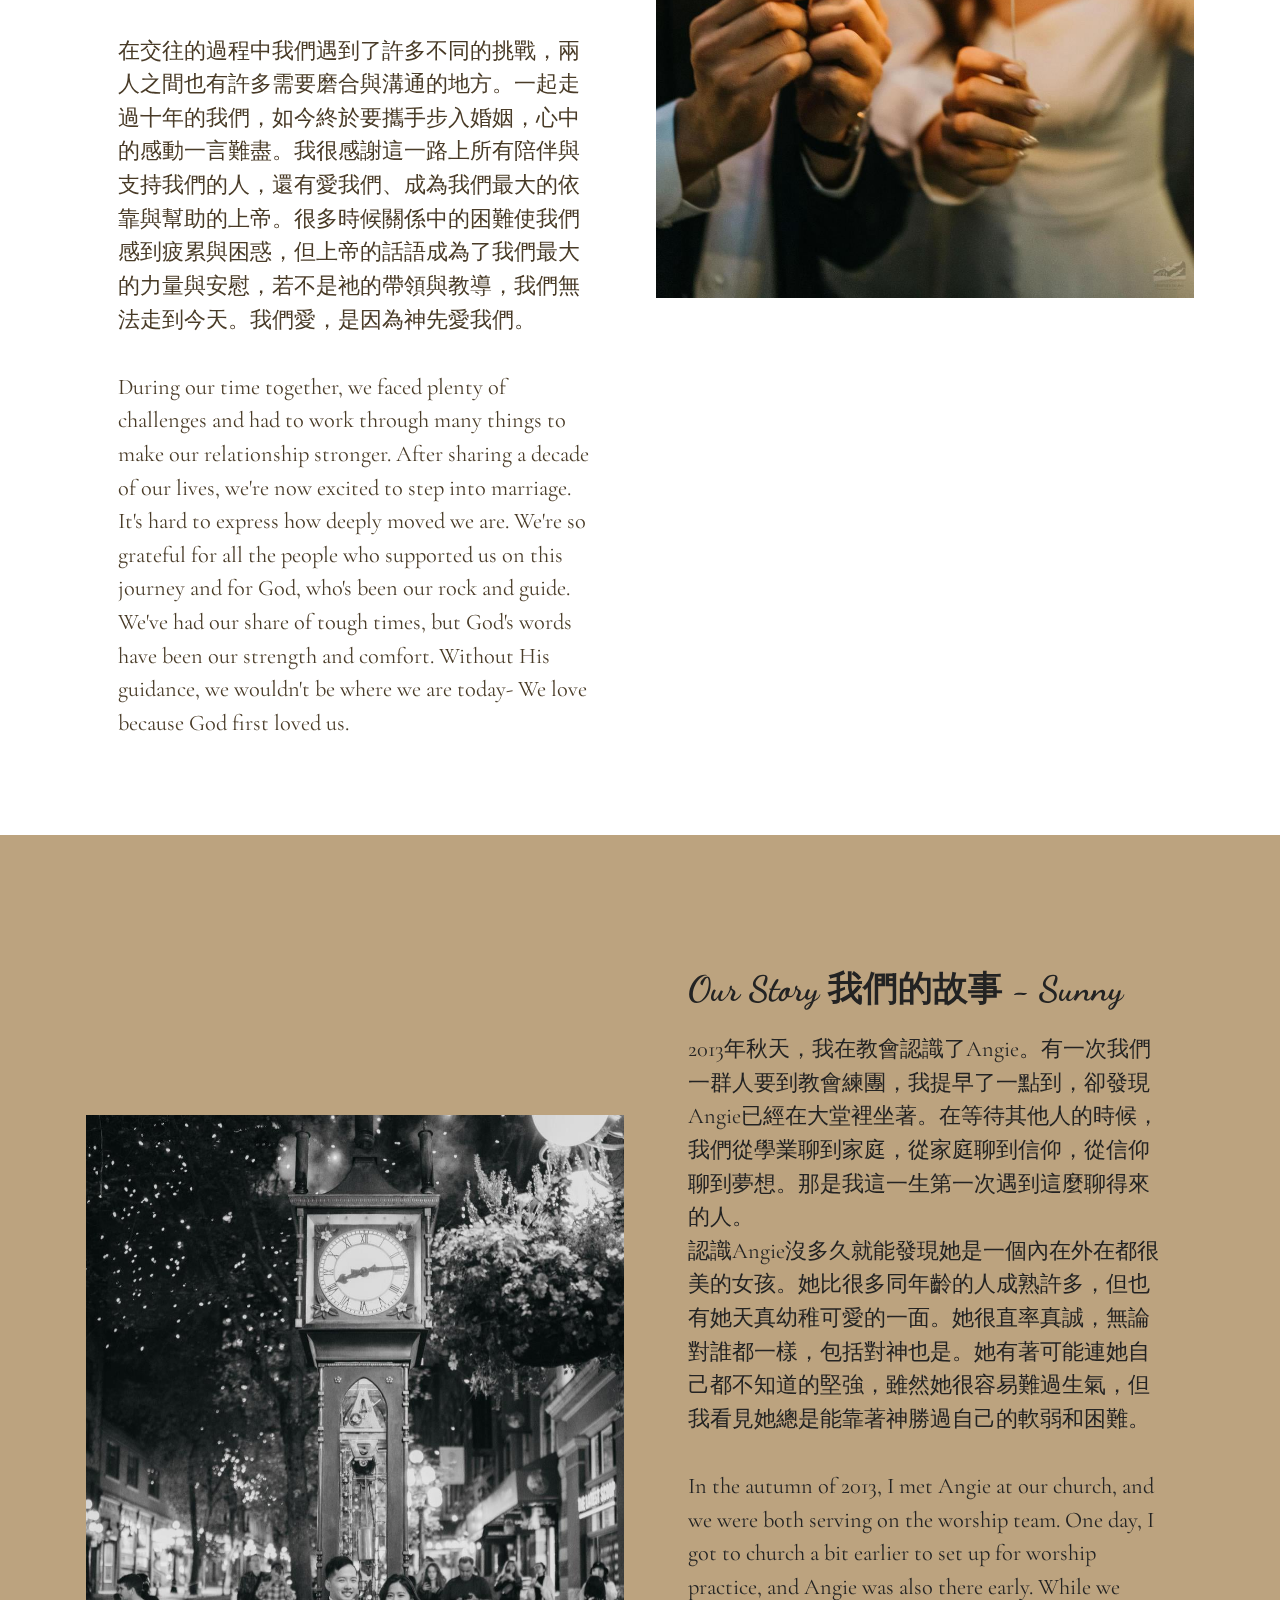
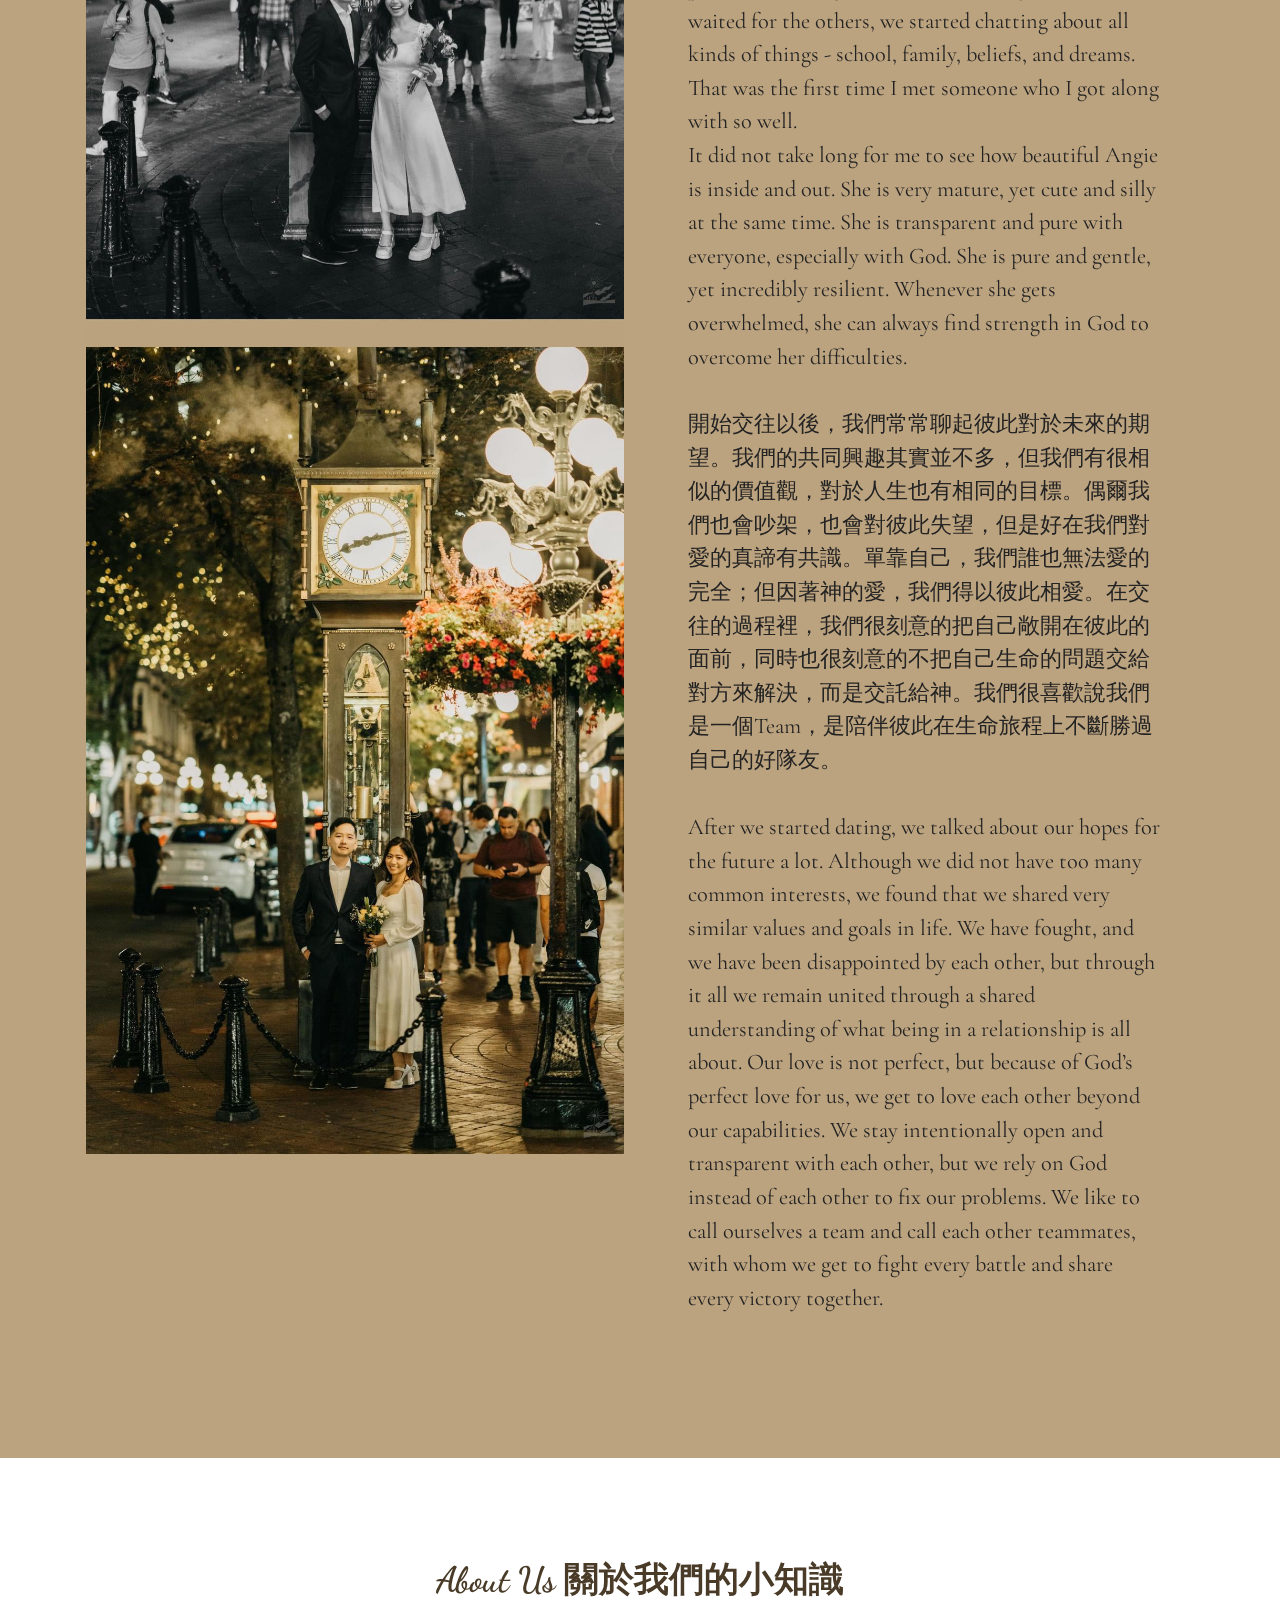
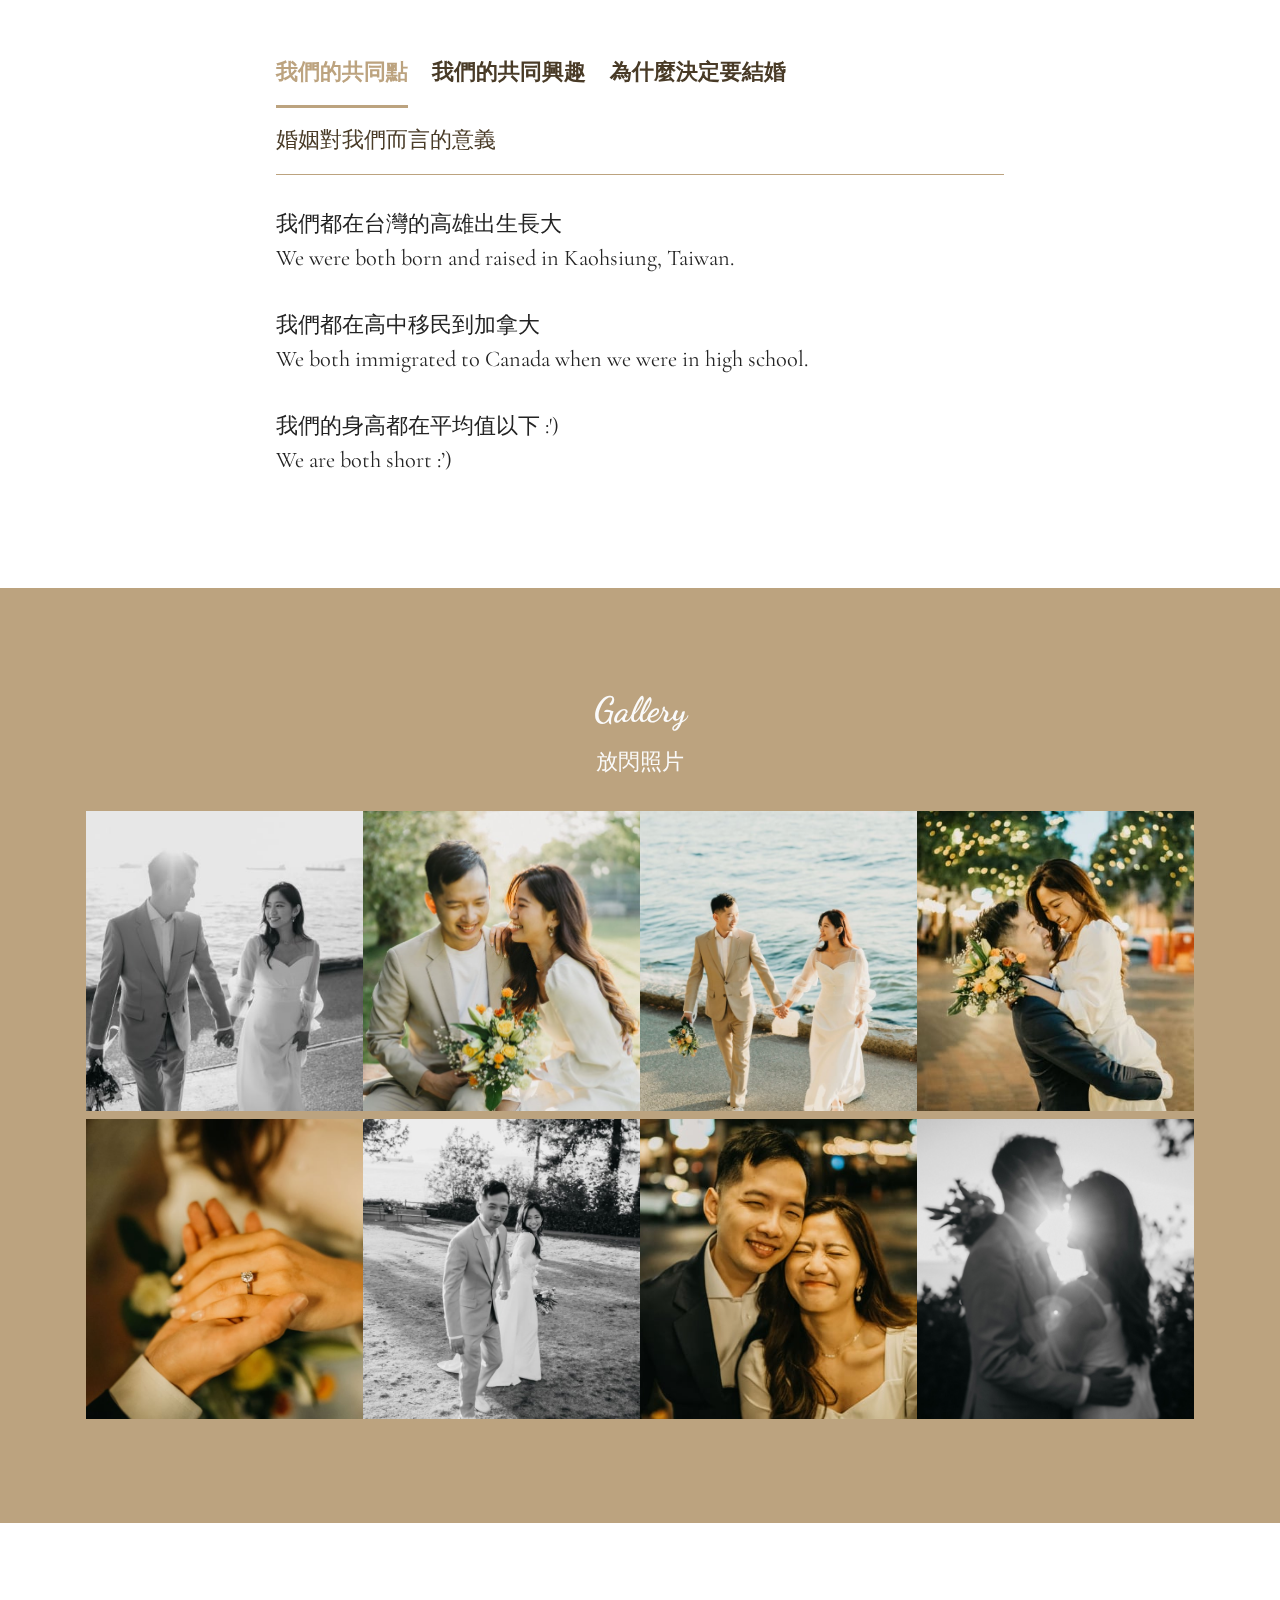
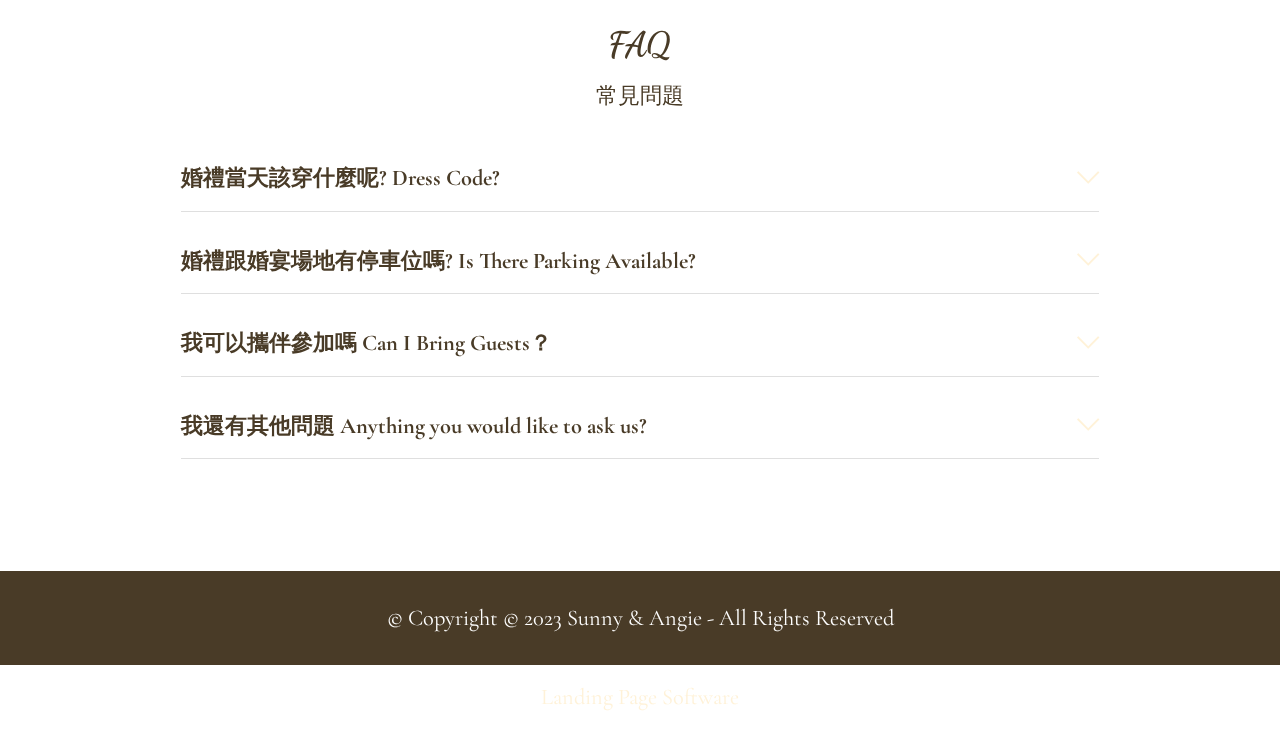
==== commit 09e26fff: "create github pages" ====
--- a/index.html
+++ b/index.html
@@ -58,7 +58,7 @@
                     <li class="nav-item"><a class="nav-link link text-warning text-primary display-4" href="/#gallery">Gallery</a>
                     </li><li class="nav-item"><a class="nav-link link text-warning text-primary display-4" href="/#FAQ">FAQ</a></li><li class="nav-item"><a class="nav-link link text-warning text-primary display-4" href="live.html"></a></li></ul>
                 
-                <div class="navbar-buttons mbr-section-btn"><a class="btn btn-primary display-4" href="live.html"><span class="socicon socicon-gust mbr-iconfont mbr-iconfont-btn"></span>Live Stream 婚禮直播</a></div>
+                <div class="navbar-buttons mbr-section-btn"><a class="btn btn-primary display-4" href="https://www.youtube.com/watch?v=v2aSnPjC764" target="_blank"><span class="socicon socicon-gust mbr-iconfont mbr-iconfont-btn"></span>Live Stream 婚禮直播</a></div>
             </div>
         </div>
     </nav>
@@ -79,7 +79,7 @@
                 <div class="text-wrapper text-center">
                     <h1 class="mbr-section-title mbr-fonts-style mb-3 display-1">Sunny &amp; Angie</h1><font size="100">
                     <p class="mbr-text mbr-fonts-style display-4"><strong>WE ARE GETTING MARRIED!</strong><br><strong>我們要結婚啦!<br>Jan. 5th, 2024</strong><br></p>
-                    
+                    <div class="mbr-section-btn mt-3"><a class="btn btn-info display-7" href="https://www.youtube.com/watch?v=v2aSnPjC764" target="_blank">Live Stream 婚禮直播</a></div>
                 </font></div><font size="100">
             </font></div><font size="100">
         </font></div><font size="100">
@@ -304,8 +304,8 @@
         </div>
         <div class="row mbr-gallery mt-4">
             <div class="col-12 col-md-6 col-lg-3 item gallery-image">
-                <div class="item-wrapper" data-toggle="modal" data-bs-toggle="modal" data-target="#tZqlBPhju6-modal" data-bs-target="#tZqlBPhju6-modal">
-                    <img class="w-100" src="assets/images/angie-3413-644x429.jpg" alt="" data-slide-to="0" data-bs-slide-to="0" data-target="#lb-tZqlBPhju6" data-bs-target="#lb-tZqlBPhju6">
+                <div class="item-wrapper" data-toggle="modal" data-bs-toggle="modal" data-target="#tZwHOWvUnv-modal" data-bs-target="#tZwHOWvUnv-modal">
+                    <img class="w-100" src="assets/images/angie-3413-644x429.jpg" alt="" data-slide-to="0" data-bs-slide-to="0" data-target="#lb-tZwHOWvUnv" data-bs-target="#lb-tZwHOWvUnv">
                     <div class="icon-wrapper">
                         <span class="mobi-mbri mobi-mbri-search mbr-iconfont mbr-iconfont-btn"></span>
                     </div>
@@ -313,8 +313,8 @@
                 <h6 class="mbr-item-subtitle mbr-fonts-style align-center mb-2 mt-2 display-7"></h6>
             </div>
             <div class="col-12 col-md-6 col-lg-3 item gallery-image">
-                <div class="item-wrapper" data-toggle="modal" data-bs-toggle="modal" data-target="#tZqlBPhju6-modal" data-bs-target="#tZqlBPhju6-modal">
-                    <img class="w-100" src="assets/images/img-5508-1036x690.jpeg" alt="" data-slide-to="1" data-bs-slide-to="1" data-target="#lb-tZqlBPhju6" data-bs-target="#lb-tZqlBPhju6">
+                <div class="item-wrapper" data-toggle="modal" data-bs-toggle="modal" data-target="#tZwHOWvUnv-modal" data-bs-target="#tZwHOWvUnv-modal">
+                    <img class="w-100" src="assets/images/img-5508-1036x690.jpeg" alt="" data-slide-to="1" data-bs-slide-to="1" data-target="#lb-tZwHOWvUnv" data-bs-target="#lb-tZwHOWvUnv">
                     <div class="icon-wrapper">
                         <span class="mobi-mbri mobi-mbri-search mbr-iconfont mbr-iconfont-btn"></span>
                     </div>
@@ -322,8 +322,8 @@
                 <h6 class="mbr-item-subtitle mbr-fonts-style align-center mb-2 mt-2 display-7"></h6>
             </div>
             <div class="col-12 col-md-6 col-lg-3 item gallery-image">
-                <div class="item-wrapper" data-toggle="modal" data-bs-toggle="modal" data-target="#tZqlBPhju6-modal" data-bs-target="#tZqlBPhju6-modal">
-                    <img class="w-100" src="assets/images/angie-03407-2-644x966.jpg" alt="" data-slide-to="2" data-bs-slide-to="2" data-target="#lb-tZqlBPhju6" data-bs-target="#lb-tZqlBPhju6">
+                <div class="item-wrapper" data-toggle="modal" data-bs-toggle="modal" data-target="#tZwHOWvUnv-modal" data-bs-target="#tZwHOWvUnv-modal">
+                    <img class="w-100" src="assets/images/angie-03407-2-644x966.jpg" alt="" data-slide-to="2" data-bs-slide-to="2" data-target="#lb-tZwHOWvUnv" data-bs-target="#lb-tZwHOWvUnv">
                     <div class="icon-wrapper">
                         <span class="mobi-mbri mobi-mbri-search mbr-iconfont mbr-iconfont-btn"></span>
                     </div>
@@ -331,53 +331,53 @@
                 <h6 class="mbr-item-subtitle mbr-fonts-style align-center mb-2 mt-2 display-7"></h6>
             </div>
             <div class="col-12 col-md-6 col-lg-3 item gallery-image">
-                <div class="item-wrapper" data-toggle="modal" data-bs-toggle="modal" data-target="#tZqlBPhju6-modal" data-bs-target="#tZqlBPhju6-modal">
-                    <img class="w-100" src="assets/images/angie-3493-644x429.jpg" alt="" data-slide-to="3" data-bs-slide-to="3" data-target="#lb-tZqlBPhju6" data-bs-target="#lb-tZqlBPhju6">
+                <div class="item-wrapper" data-toggle="modal" data-bs-toggle="modal" data-target="#tZwHOWvUnv-modal" data-bs-target="#tZwHOWvUnv-modal">
+                    <img class="w-100" src="assets/images/angie-3493-644x429.jpg" alt="" data-slide-to="3" data-bs-slide-to="3" data-target="#lb-tZwHOWvUnv" data-bs-target="#lb-tZwHOWvUnv">
                     <div class="icon-wrapper">
                         <span class="mobi-mbri mobi-mbri-search mbr-iconfont mbr-iconfont-btn"></span>
                     </div>
                 </div>
                 <h6 class="mbr-item-subtitle mbr-fonts-style align-center mb-2 mt-2 display-7"></h6>
             </div><div class="col-12 col-md-6 col-lg-3 item gallery-image">
-                <div class="item-wrapper" data-toggle="modal" data-bs-toggle="modal" data-target="#tZqlBPhju6-modal" data-bs-target="#tZqlBPhju6-modal">
-                    <img class="w-100" src="assets/images/angie-03485-2-644x966.jpg" alt="" data-slide-to="4" data-bs-slide-to="4" data-target="#lb-tZqlBPhju6" data-bs-target="#lb-tZqlBPhju6">
+                <div class="item-wrapper" data-toggle="modal" data-bs-toggle="modal" data-target="#tZwHOWvUnv-modal" data-bs-target="#tZwHOWvUnv-modal">
+                    <img class="w-100" src="assets/images/angie-03485-2-644x966.jpg" alt="" data-slide-to="4" data-bs-slide-to="4" data-target="#lb-tZwHOWvUnv" data-bs-target="#lb-tZwHOWvUnv">
                     <div class="icon-wrapper">
                         <span class="mobi-mbri mobi-mbri-search mbr-iconfont mbr-iconfont-btn"></span>
                     </div>
                 </div>
                 <h6 class="mbr-item-subtitle mbr-fonts-style align-center mb-2 mt-2 display-7"></h6>
             </div><div class="col-12 col-md-6 col-lg-3 item gallery-image">
-                <div class="item-wrapper" data-toggle="modal" data-bs-toggle="modal" data-target="#tZqlBPhju6-modal" data-bs-target="#tZqlBPhju6-modal">
-                    <img class="w-100" src="assets/images/angie-3373-644x966.jpg" alt="" data-slide-to="5" data-bs-slide-to="5" data-target="#lb-tZqlBPhju6" data-bs-target="#lb-tZqlBPhju6">
+                <div class="item-wrapper" data-toggle="modal" data-bs-toggle="modal" data-target="#tZwHOWvUnv-modal" data-bs-target="#tZwHOWvUnv-modal">
+                    <img class="w-100" src="assets/images/angie-3373-644x966.jpg" alt="" data-slide-to="5" data-bs-slide-to="5" data-target="#lb-tZwHOWvUnv" data-bs-target="#lb-tZwHOWvUnv">
                     <div class="icon-wrapper">
                         <span class="mobi-mbri mobi-mbri-search mbr-iconfont mbr-iconfont-btn"></span>
                     </div>
                 </div>
                 <h6 class="mbr-item-subtitle mbr-fonts-style align-center mb-2 mt-2 display-7"></h6>
             </div><div class="col-12 col-md-6 col-lg-3 item gallery-image">
-                <div class="item-wrapper" data-toggle="modal" data-bs-toggle="modal" data-target="#tZqlBPhju6-modal" data-bs-target="#tZqlBPhju6-modal">
-                    <img class="w-100" src="assets/images/angie-3528-644x429.jpg" alt="" data-slide-to="6" data-bs-slide-to="6" data-target="#lb-tZqlBPhju6" data-bs-target="#lb-tZqlBPhju6">
+                <div class="item-wrapper" data-toggle="modal" data-bs-toggle="modal" data-target="#tZwHOWvUnv-modal" data-bs-target="#tZwHOWvUnv-modal">
+                    <img class="w-100" src="assets/images/angie-3528-644x429.jpg" alt="" data-slide-to="6" data-bs-slide-to="6" data-target="#lb-tZwHOWvUnv" data-bs-target="#lb-tZwHOWvUnv">
                     <div class="icon-wrapper">
                         <span class="mobi-mbri mobi-mbri-search mbr-iconfont mbr-iconfont-btn"></span>
                     </div>
                 </div>
                 <h6 class="mbr-item-subtitle mbr-fonts-style align-center mb-2 mt-2 display-7"></h6>
             </div><div class="col-12 col-md-6 col-lg-3 item gallery-image">
-                <div class="item-wrapper" data-toggle="modal" data-bs-toggle="modal" data-target="#tZqlBPhju6-modal" data-bs-target="#tZqlBPhju6-modal">
-                    <img class="w-100" src="assets/images/angie-3379-2048x1365.jpg" alt="" data-slide-to="7" data-bs-slide-to="7" data-target="#lb-tZqlBPhju6" data-bs-target="#lb-tZqlBPhju6">
-                    <div class="icon-wrapper">
-                        <span class="mobi-mbri mobi-mbri-search mbr-iconfont mbr-iconfont-btn"></span>
-                    </div>
-                </div>
-                <h6 class="mbr-item-subtitle mbr-fonts-style align-center mb-2 mt-2 display-7"></h6>
-            </div>
-        </div>
-
-        <div class="modal mbr-slider" tabindex="-1" role="dialog" aria-hidden="true" id="tZqlBPhju6-modal">
+                <div class="item-wrapper" data-toggle="modal" data-bs-toggle="modal" data-target="#tZwHOWvUnv-modal" data-bs-target="#tZwHOWvUnv-modal">
+                    <img class="w-100" src="assets/images/angie-3379-2048x1365.jpg" alt="" data-slide-to="7" data-bs-slide-to="7" data-target="#lb-tZwHOWvUnv" data-bs-target="#lb-tZwHOWvUnv">
+                    <div class="icon-wrapper">
+                        <span class="mobi-mbri mobi-mbri-search mbr-iconfont mbr-iconfont-btn"></span>
+                    </div>
+                </div>
+                <h6 class="mbr-item-subtitle mbr-fonts-style align-center mb-2 mt-2 display-7"></h6>
+            </div>
+        </div>
+
+        <div class="modal mbr-slider" tabindex="-1" role="dialog" aria-hidden="true" id="tZwHOWvUnv-modal">
             <div class="modal-dialog" role="document">
                 <div class="modal-content">
                     <div class="modal-body">
-                        <div class="carousel slide carousel-fade" id="lb-tZqlBPhju6" data-interval="5000" data-bs-interval="5000">
+                        <div class="carousel slide carousel-fade" id="lb-tZwHOWvUnv" data-interval="5000" data-bs-interval="5000">
                             <div class="carousel-inner">
                                 <div class="carousel-item active">
                                     <img class="d-block w-100" src="assets/images/angie-3413-644x429.jpg" alt="">
@@ -401,18 +401,18 @@
                                 </div>
                             </div>
                             <ol class="carousel-indicators">
-                                <li data-slide-to="0" data-bs-slide-to="0" class="active" data-target="#lb-tZqlBPhju6" data-bs-target="#lb-tZqlBPhju6"></li>
-                                <li data-slide-to="1" data-bs-slide-to="1" data-target="#lb-tZqlBPhju6" data-bs-target="#lb-tZqlBPhju6"></li>
-                                <li data-slide-to="2" data-bs-slide-to="2" data-target="#lb-tZqlBPhju6" data-bs-target="#lb-tZqlBPhju6"></li>
-                                <li data-slide-to="3" data-bs-slide-to="3" data-target="#lb-tZqlBPhju6" data-bs-target="#lb-tZqlBPhju6"></li><li data-slide-to="4" data-bs-slide-to="4" data-target="#lb-tZqlBPhju6" data-bs-target="#lb-tZqlBPhju6"></li><li data-slide-to="5" data-bs-slide-to="5" data-target="#lb-tZqlBPhju6" data-bs-target="#lb-tZqlBPhju6"></li><li data-slide-to="6" data-bs-slide-to="6" data-target="#lb-tZqlBPhju6" data-bs-target="#lb-tZqlBPhju6"></li><li data-slide-to="7" data-bs-slide-to="7" data-target="#lb-tZqlBPhju6" data-bs-target="#lb-tZqlBPhju6"></li>
+                                <li data-slide-to="0" data-bs-slide-to="0" class="active" data-target="#lb-tZwHOWvUnv" data-bs-target="#lb-tZwHOWvUnv"></li>
+                                <li data-slide-to="1" data-bs-slide-to="1" data-target="#lb-tZwHOWvUnv" data-bs-target="#lb-tZwHOWvUnv"></li>
+                                <li data-slide-to="2" data-bs-slide-to="2" data-target="#lb-tZwHOWvUnv" data-bs-target="#lb-tZwHOWvUnv"></li>
+                                <li data-slide-to="3" data-bs-slide-to="3" data-target="#lb-tZwHOWvUnv" data-bs-target="#lb-tZwHOWvUnv"></li><li data-slide-to="4" data-bs-slide-to="4" data-target="#lb-tZwHOWvUnv" data-bs-target="#lb-tZwHOWvUnv"></li><li data-slide-to="5" data-bs-slide-to="5" data-target="#lb-tZwHOWvUnv" data-bs-target="#lb-tZwHOWvUnv"></li><li data-slide-to="6" data-bs-slide-to="6" data-target="#lb-tZwHOWvUnv" data-bs-target="#lb-tZwHOWvUnv"></li><li data-slide-to="7" data-bs-slide-to="7" data-target="#lb-tZwHOWvUnv" data-bs-target="#lb-tZwHOWvUnv"></li>
                             </ol>
                             <a role="button" href="" class="close" data-dismiss="modal" data-bs-dismiss="modal" aria-label="Close">
                             </a>
-                            <a class="carousel-control-prev carousel-control" role="button" data-slide="prev" data-bs-slide="prev" href="#lb-tZqlBPhju6">
+                            <a class="carousel-control-prev carousel-control" role="button" data-slide="prev" data-bs-slide="prev" href="#lb-tZwHOWvUnv">
                                 <span class="mobi-mbri mobi-mbri-arrow-prev" aria-hidden="true"></span>
                                 <span class="sr-only visually-hidden">Previous</span>
                             </a>
-                            <a class="carousel-control-next carousel-control" role="button" data-slide="next" data-bs-slide="next" href="#lb-tZqlBPhju6">
+                            <a class="carousel-control-next carousel-control" role="button" data-slide="next" data-bs-slide="next" href="#lb-tZwHOWvUnv">
                                 <span class="mobi-mbri mobi-mbri-arrow-next" aria-hidden="true"></span>
                                 <span class="sr-only visually-hidden">Next</span>
                             </a>
@@ -517,7 +517,7 @@
             </div>
         </div>
     </div>
-</section><section class="display-7" style="padding: 0;align-items: center;justify-content: center;flex-wrap: wrap;    align-content: center;display: flex;position: relative;height: 4rem;"><a href="https://mobiri.se/1748545" style="flex: 1 1;height: 4rem;position: absolute;width: 100%;z-index: 1;"><img alt="" style="height: 4rem;" src="[data-uri]"></a><p style="margin: 0;text-align: center;" class="display-7">&#8204;</p><a style="z-index:1" href="https://mobirise.com/builder/landing-page-builder.html">Landing Page Maker</a></section><script src="assets/bootstrap/js/bootstrap.bundle.min.js"></script>  <script src="assets/parallax/jarallax.js"></script>  <script src="assets/smoothscroll/smooth-scroll.js"></script>  <script src="assets/ytplayer/index.js"></script>  <script src="assets/dropdown/js/navbar-dropdown.js"></script>  <script src="assets/countdown/countdown.js"></script>  <script src="assets/mbr-tabs/mbr-tabs.js"></script>  <script src="assets/mbr-switch-arrow/mbr-switch-arrow.js"></script>  <script src="assets/theme/js/script.js"></script>  
+</section><section class="display-7" style="padding: 0;align-items: center;justify-content: center;flex-wrap: wrap;    align-content: center;display: flex;position: relative;height: 4rem;"><a href="https://mobiri.se/1748545" style="flex: 1 1;height: 4rem;position: absolute;width: 100%;z-index: 1;"><img alt="" style="height: 4rem;" src="[data-uri]"></a><p style="margin: 0;text-align: center;" class="display-7">&#8204;</p><a style="z-index:1" href="https://mobirise.com/builder/landing-page-software.html">Landing Page Software</a></section><script src="assets/bootstrap/js/bootstrap.bundle.min.js"></script>  <script src="assets/parallax/jarallax.js"></script>  <script src="assets/smoothscroll/smooth-scroll.js"></script>  <script src="assets/ytplayer/index.js"></script>  <script src="assets/dropdown/js/navbar-dropdown.js"></script>  <script src="assets/countdown/countdown.js"></script>  <script src="assets/mbr-tabs/mbr-tabs.js"></script>  <script src="assets/mbr-switch-arrow/mbr-switch-arrow.js"></script>  <script src="assets/theme/js/script.js"></script>  
   
   
  <div id="scrollToTop" class="scrollToTop mbr-arrow-up"><a style="text-align: center;"><i class="mbr-arrow-up-icon mbr-arrow-up-icon-cm cm-icon cm-icon-smallarrow-up"></i></a></div>
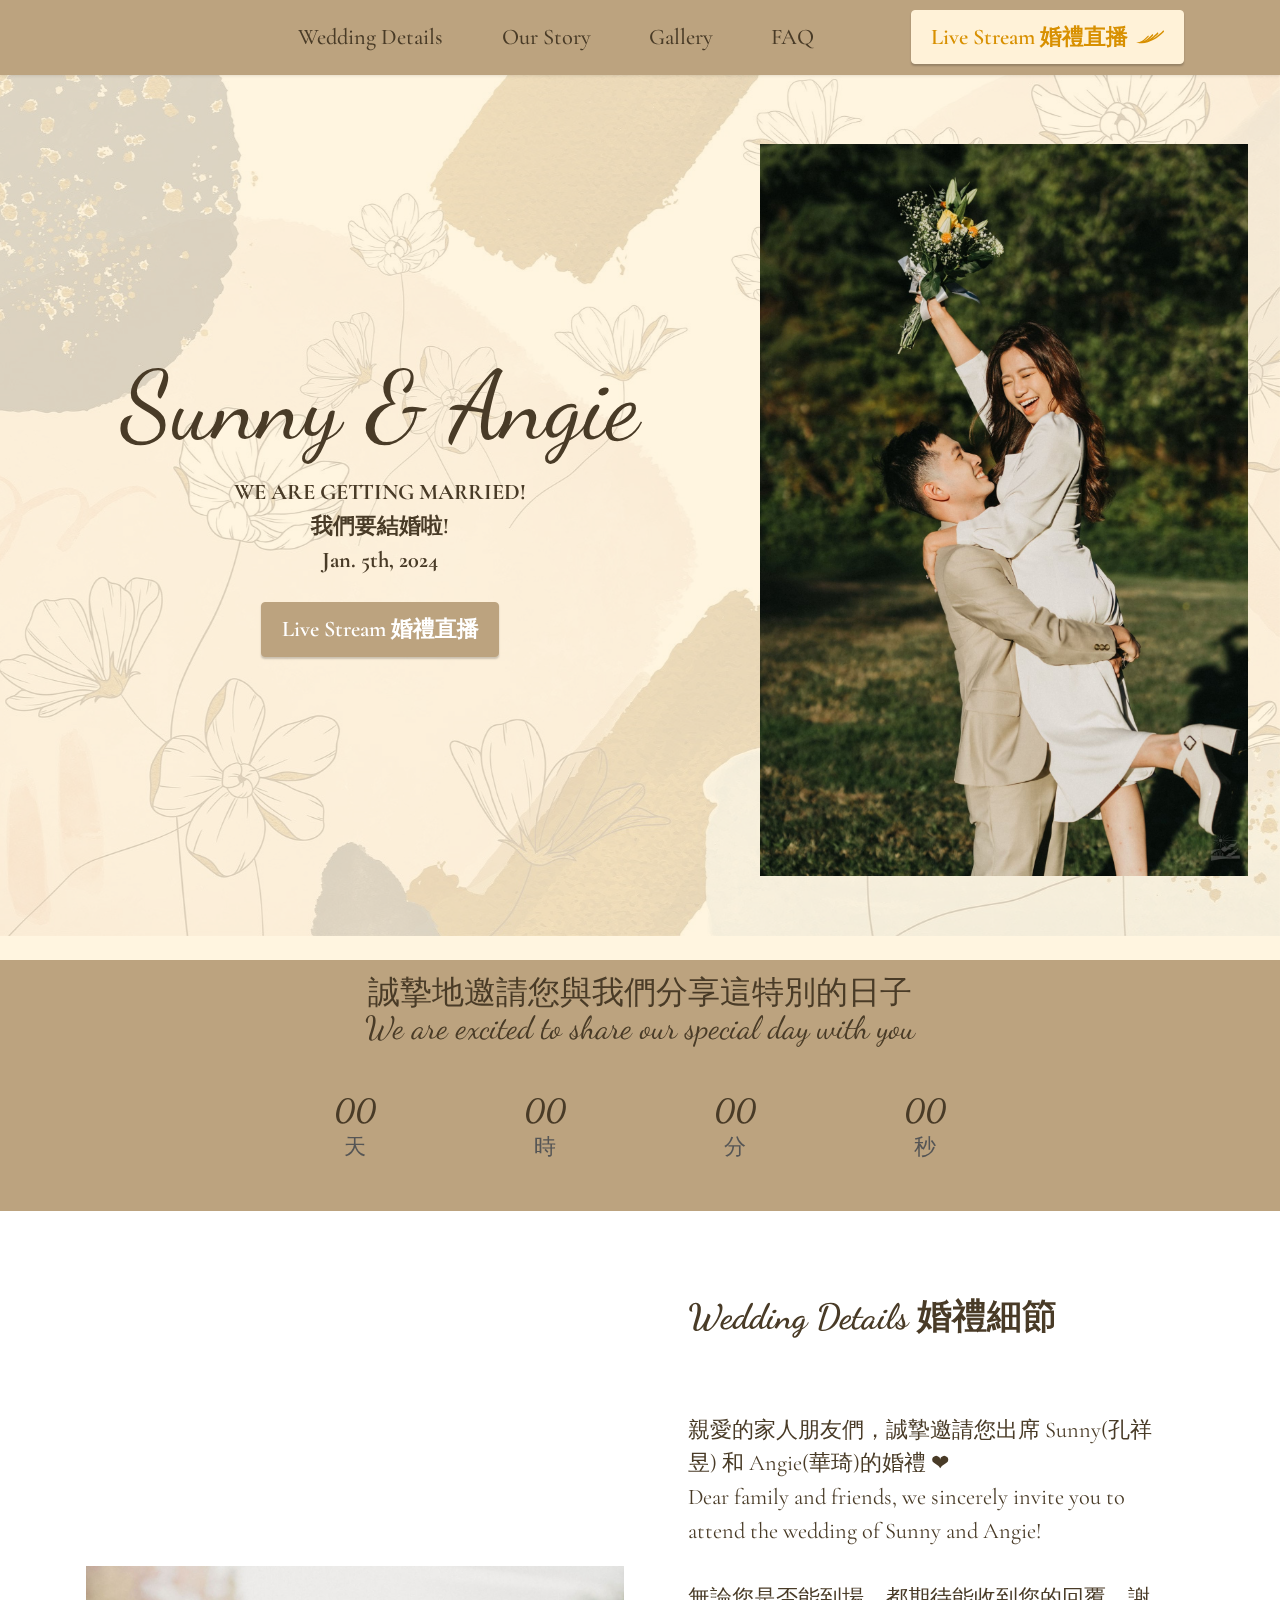
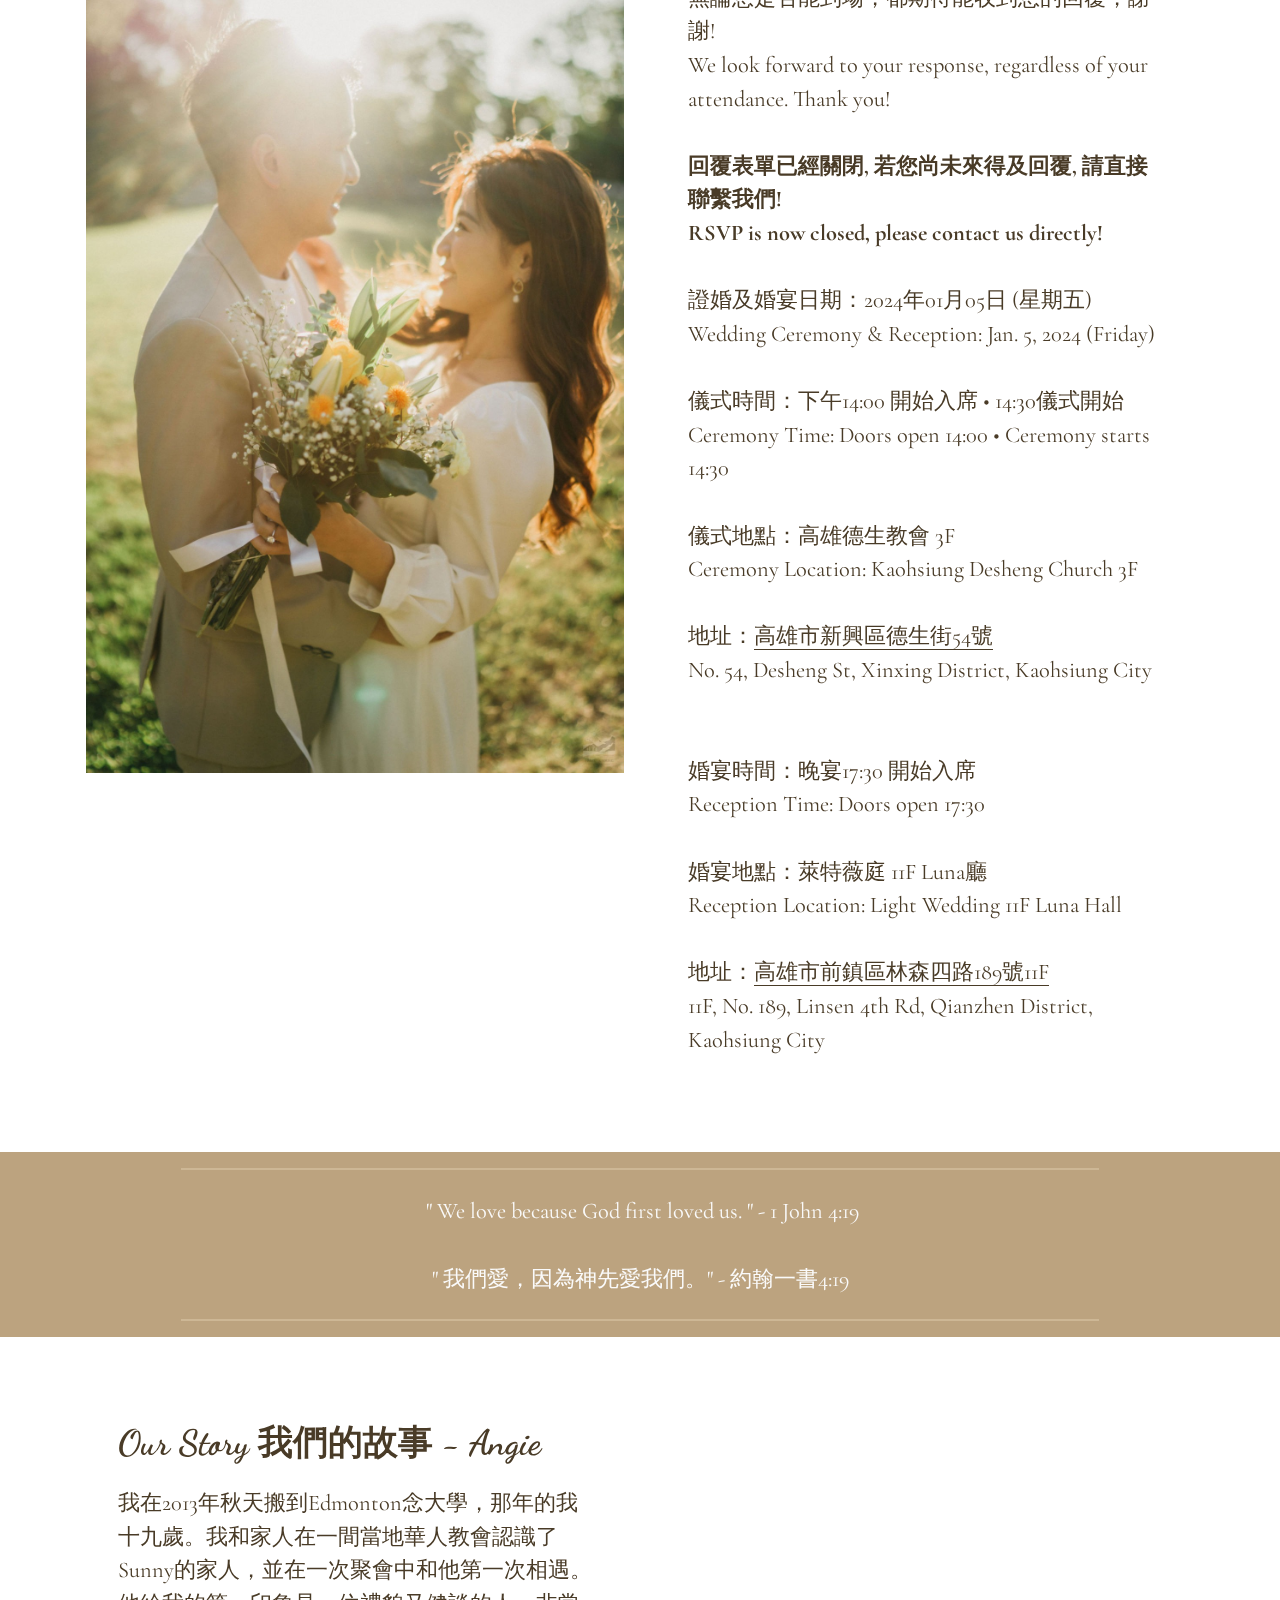
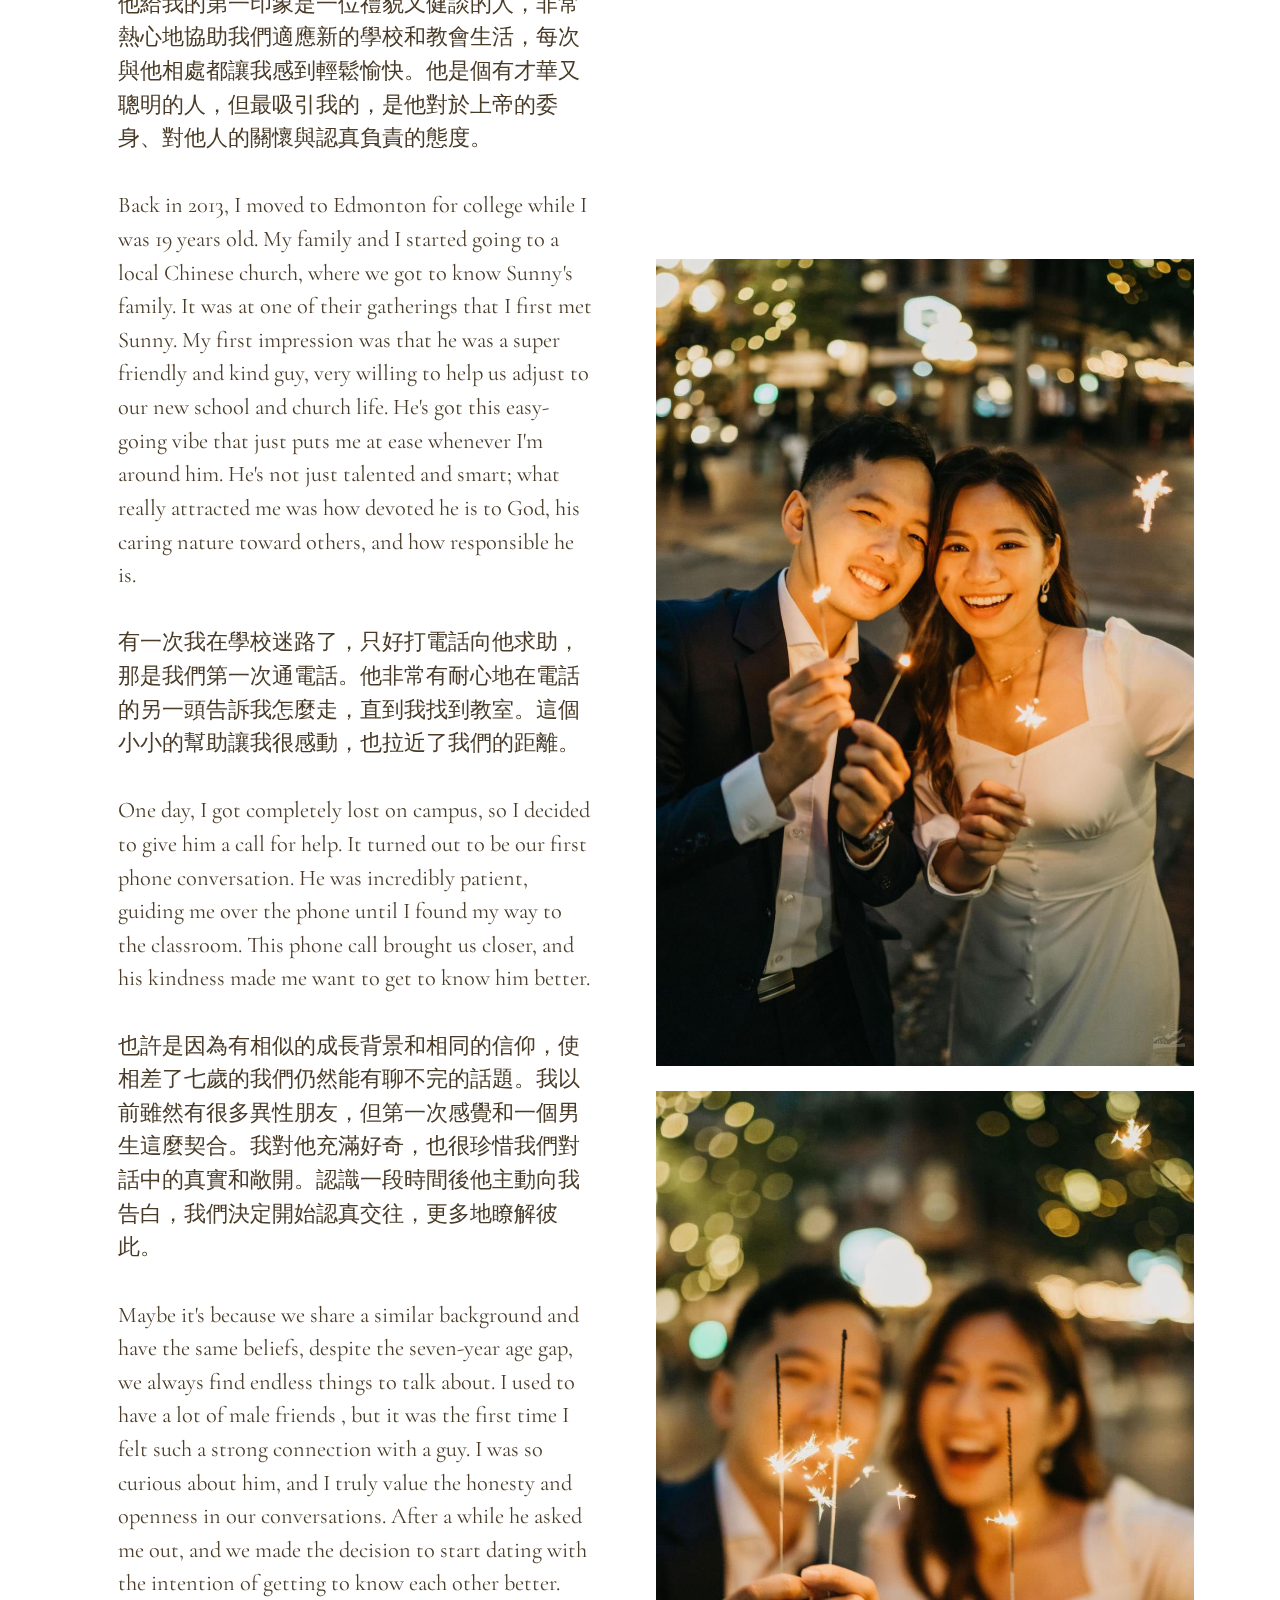
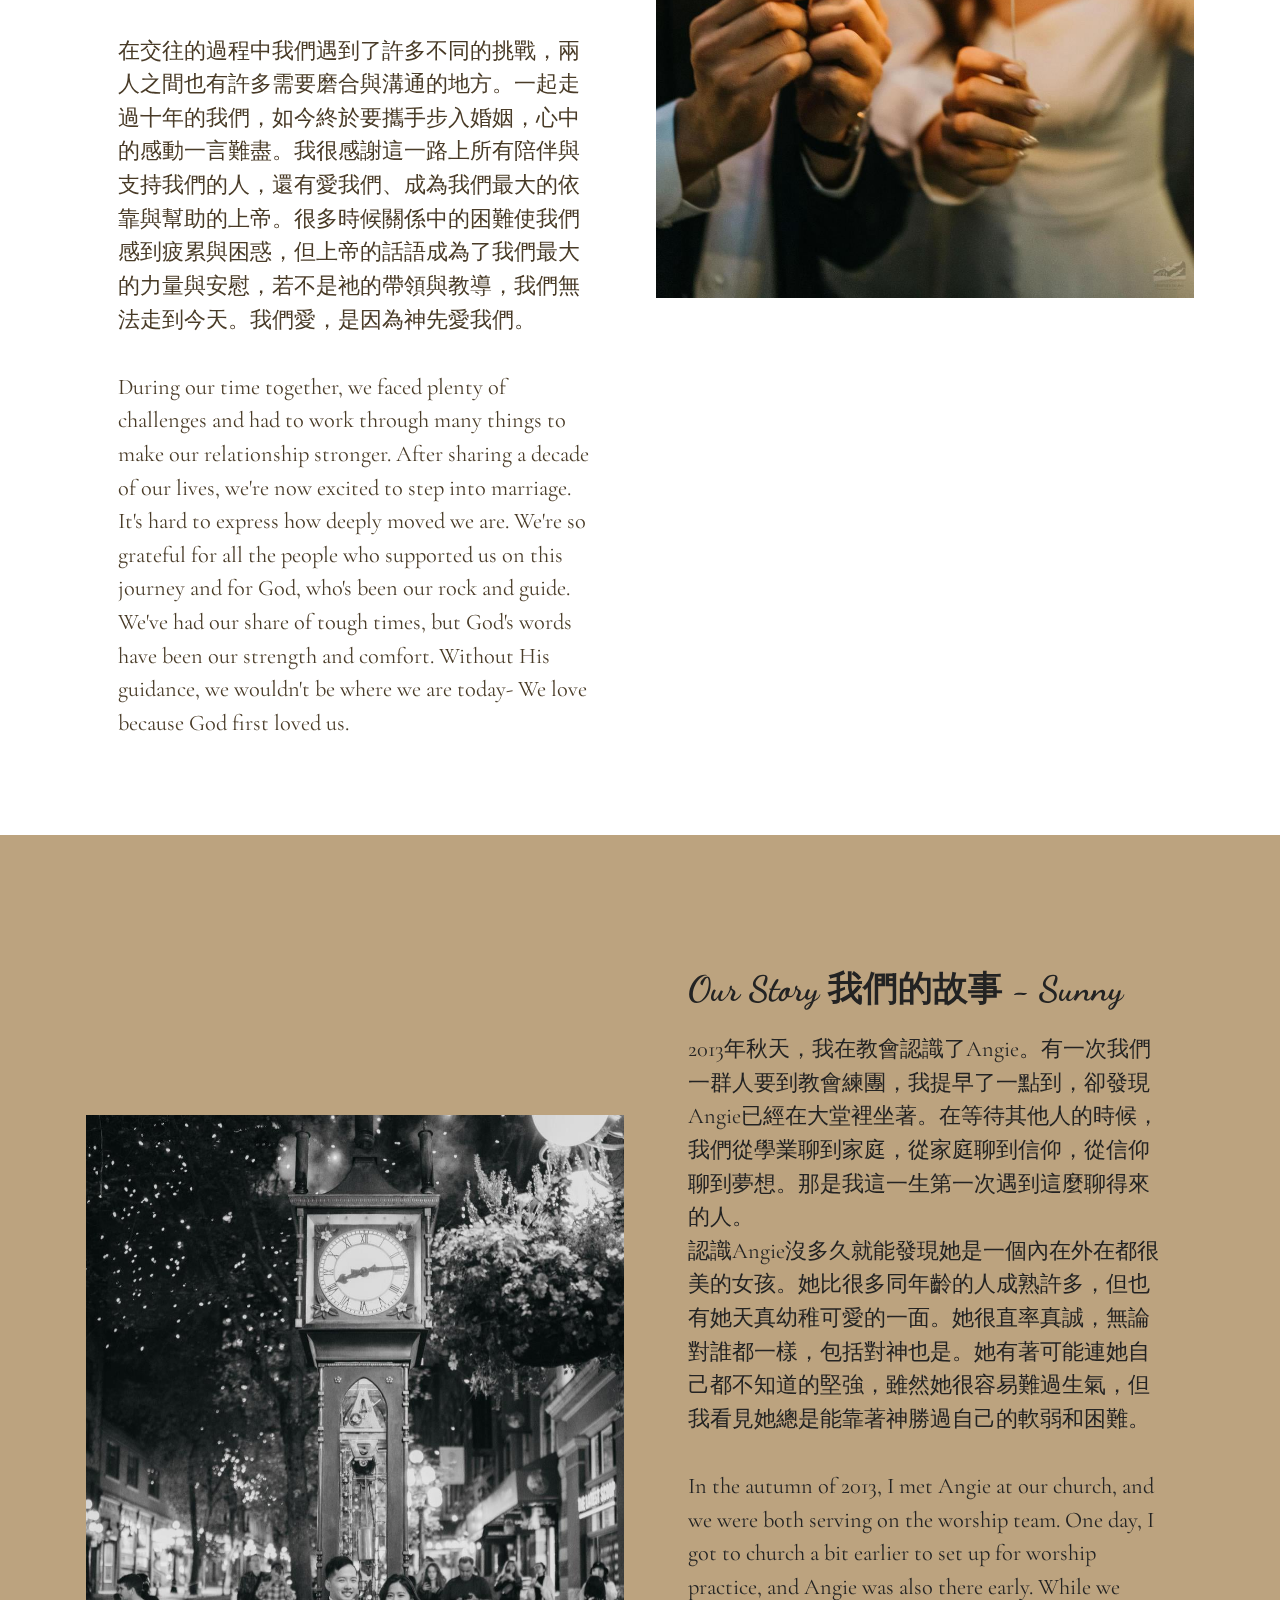
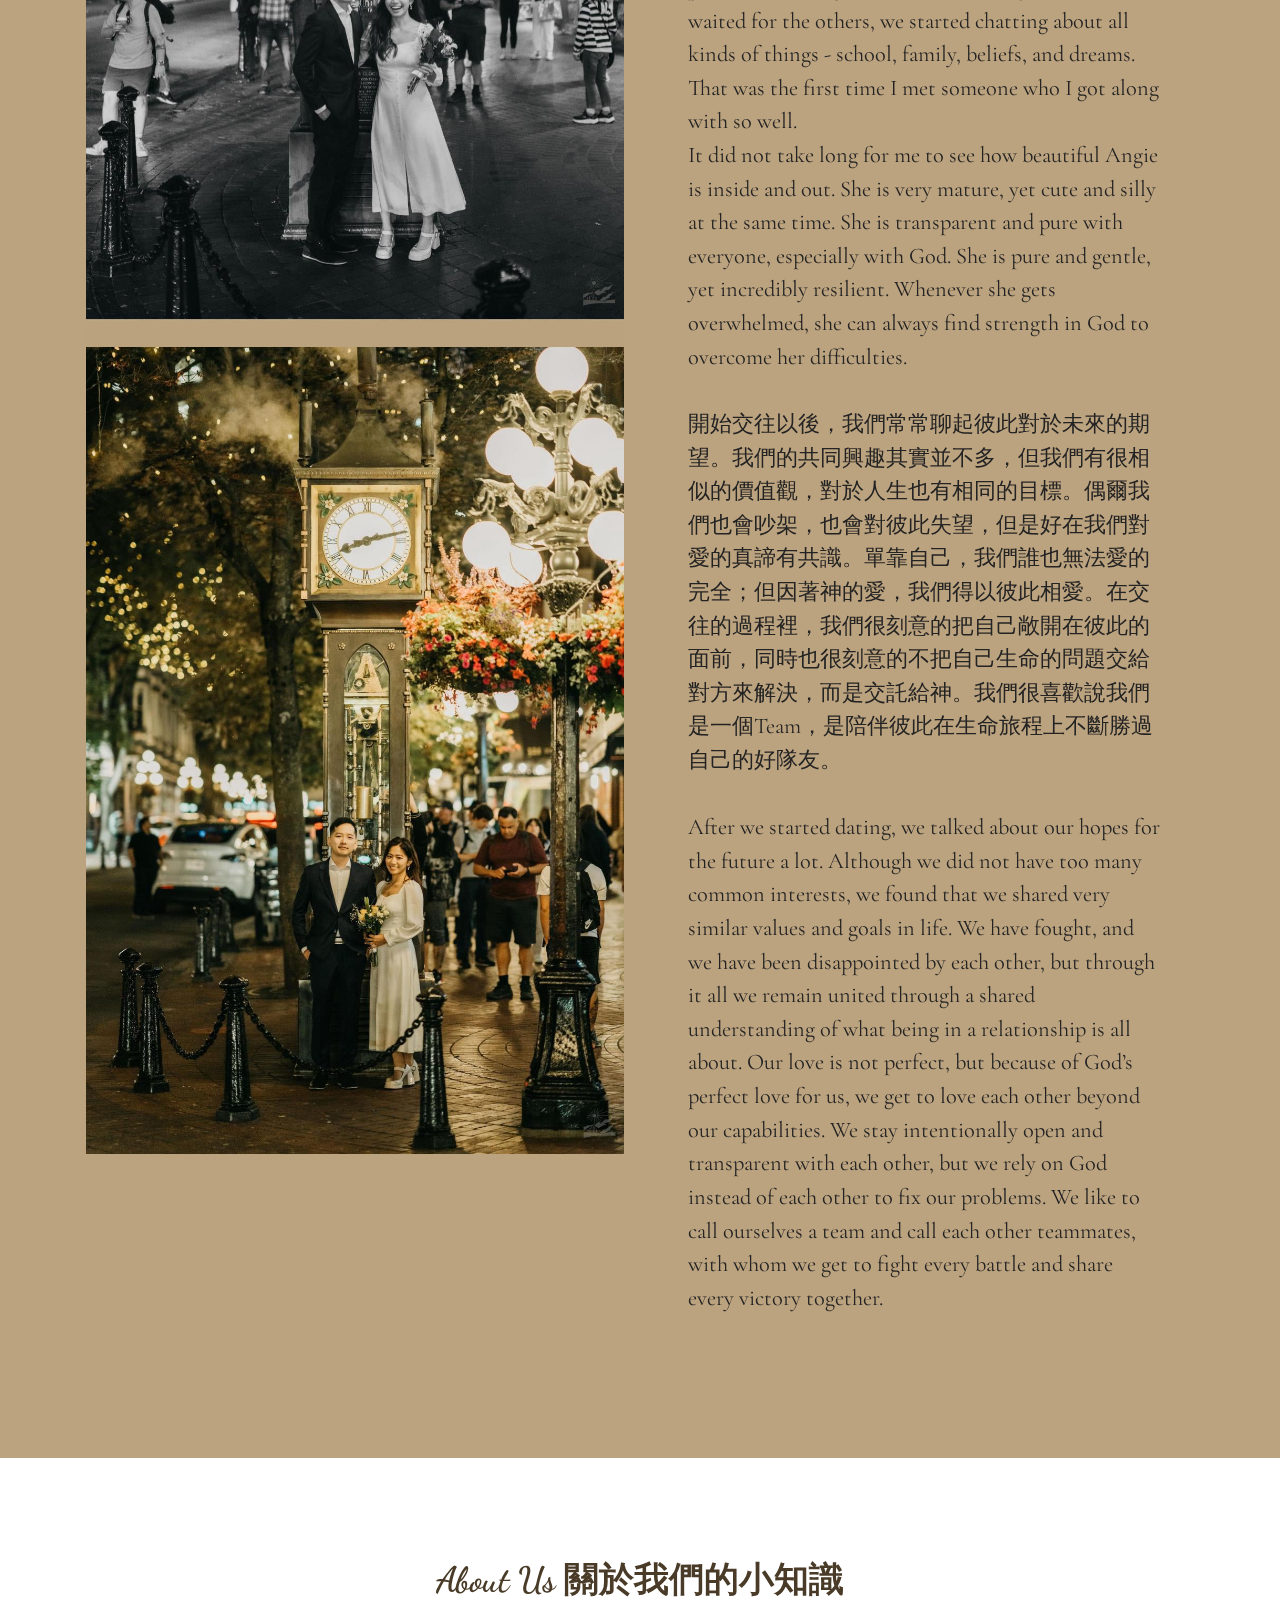
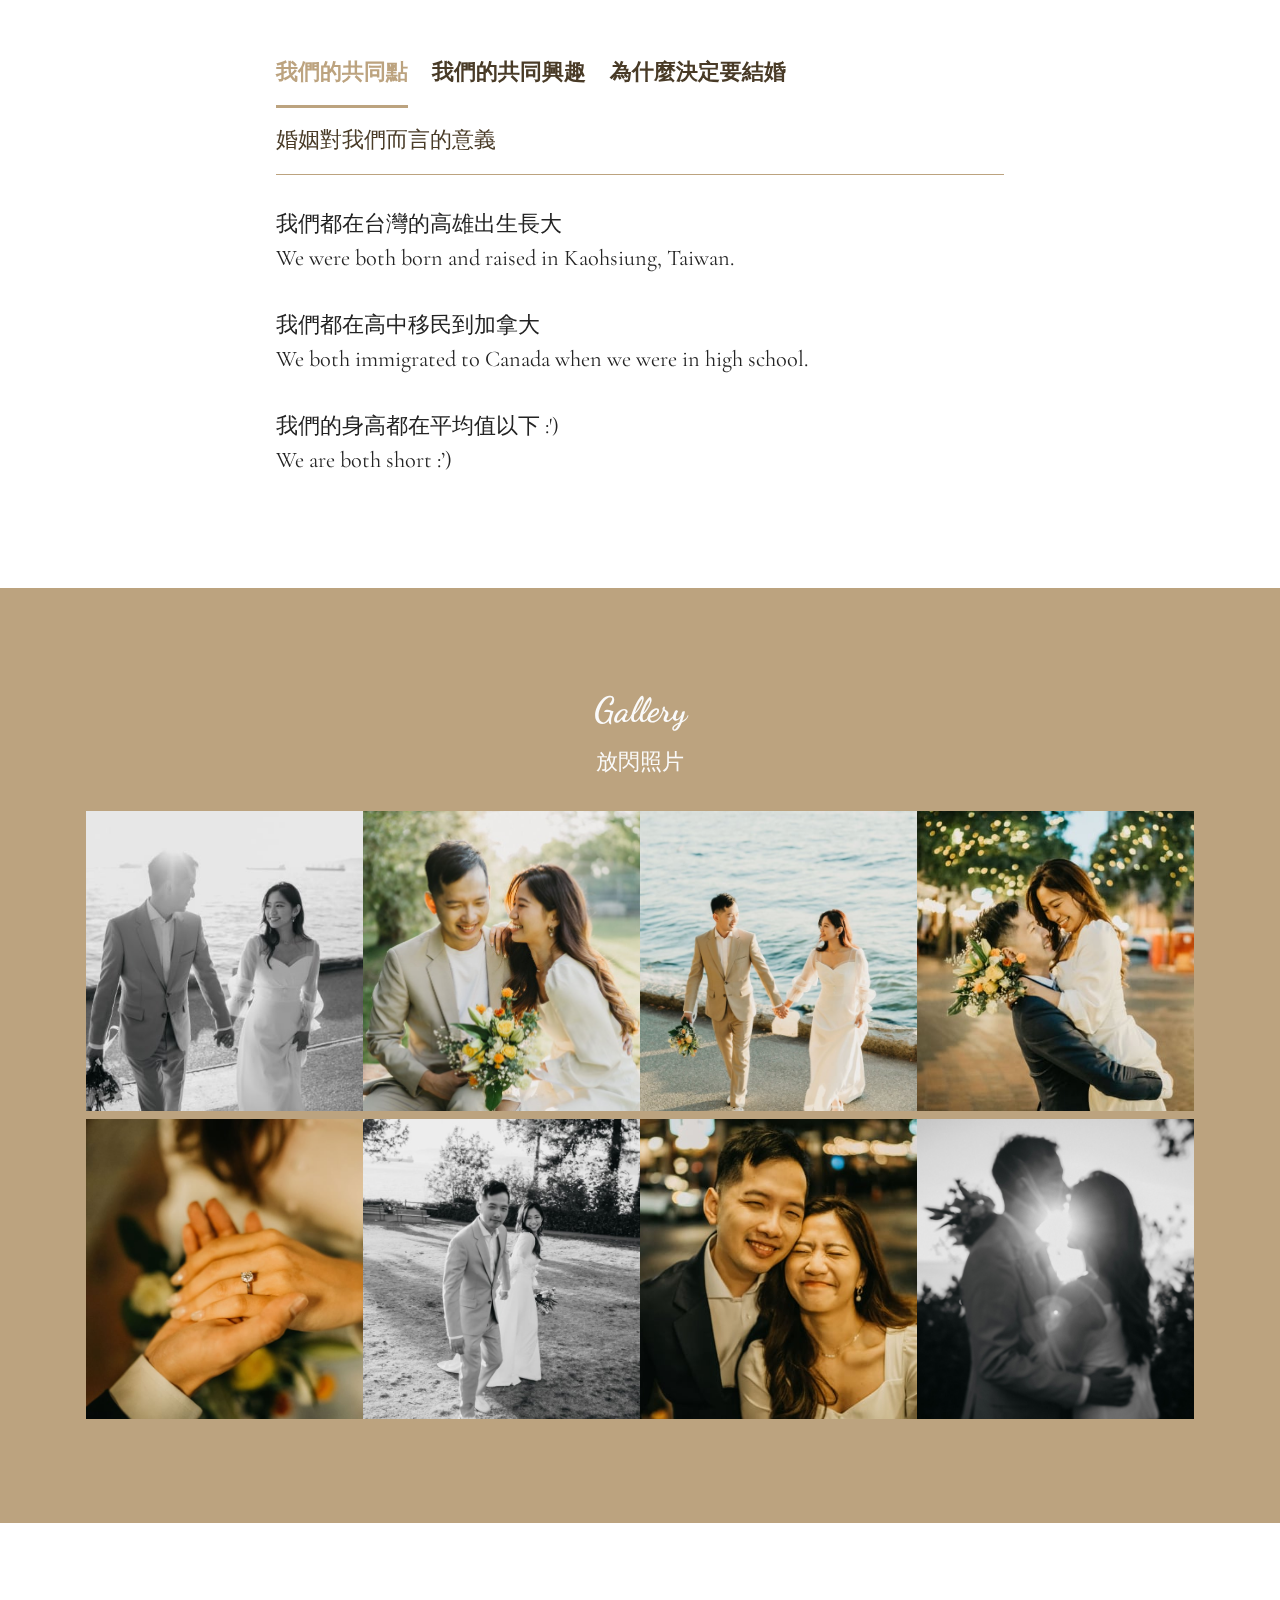
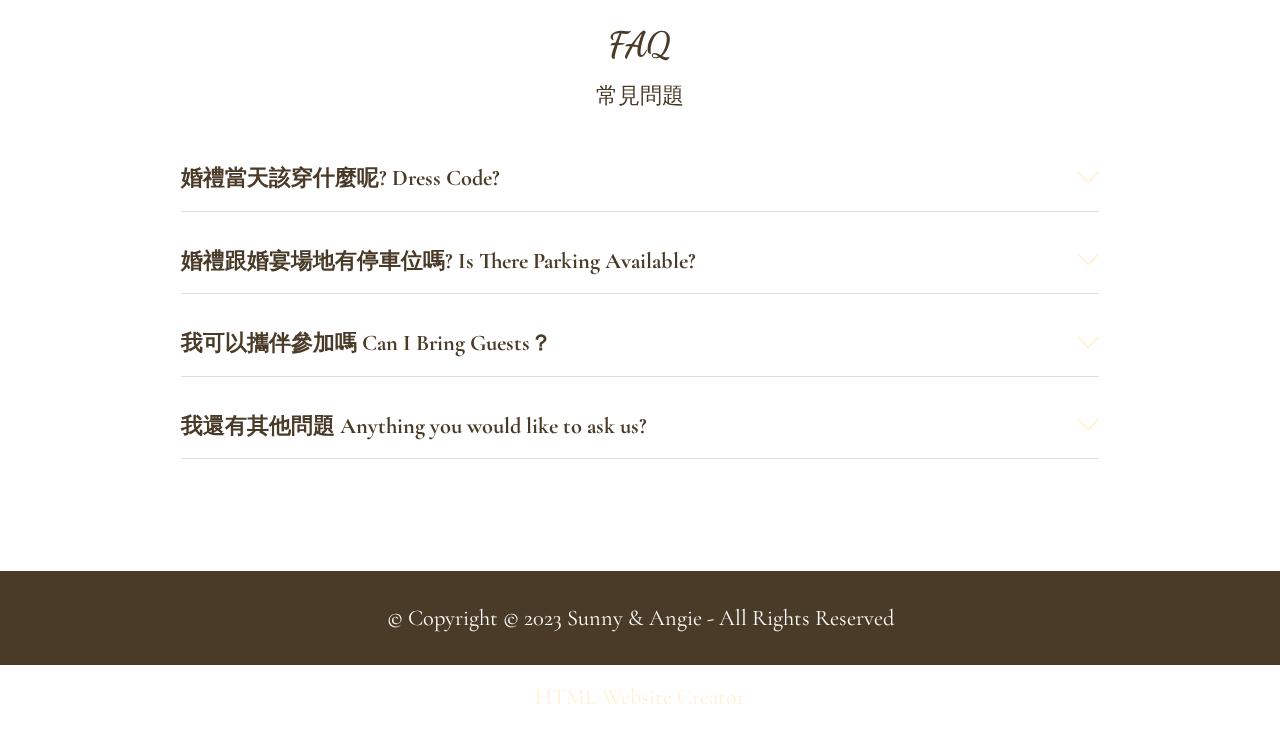
==== commit 4de6965a: "create github pages" ====
--- a/index.html
+++ b/index.html
@@ -304,8 +304,8 @@
         </div>
         <div class="row mbr-gallery mt-4">
             <div class="col-12 col-md-6 col-lg-3 item gallery-image">
-                <div class="item-wrapper" data-toggle="modal" data-bs-toggle="modal" data-target="#tZwHOWvUnv-modal" data-bs-target="#tZwHOWvUnv-modal">
-                    <img class="w-100" src="assets/images/angie-3413-644x429.jpg" alt="" data-slide-to="0" data-bs-slide-to="0" data-target="#lb-tZwHOWvUnv" data-bs-target="#lb-tZwHOWvUnv">
+                <div class="item-wrapper" data-toggle="modal" data-bs-toggle="modal" data-target="#tZwJdJw57u-modal" data-bs-target="#tZwJdJw57u-modal">
+                    <img class="w-100" src="assets/images/angie-3413-644x429.jpg" alt="" data-slide-to="0" data-bs-slide-to="0" data-target="#lb-tZwJdJw57u" data-bs-target="#lb-tZwJdJw57u">
                     <div class="icon-wrapper">
                         <span class="mobi-mbri mobi-mbri-search mbr-iconfont mbr-iconfont-btn"></span>
                     </div>
@@ -313,8 +313,8 @@
                 <h6 class="mbr-item-subtitle mbr-fonts-style align-center mb-2 mt-2 display-7"></h6>
             </div>
             <div class="col-12 col-md-6 col-lg-3 item gallery-image">
-                <div class="item-wrapper" data-toggle="modal" data-bs-toggle="modal" data-target="#tZwHOWvUnv-modal" data-bs-target="#tZwHOWvUnv-modal">
-                    <img class="w-100" src="assets/images/img-5508-1036x690.jpeg" alt="" data-slide-to="1" data-bs-slide-to="1" data-target="#lb-tZwHOWvUnv" data-bs-target="#lb-tZwHOWvUnv">
+                <div class="item-wrapper" data-toggle="modal" data-bs-toggle="modal" data-target="#tZwJdJw57u-modal" data-bs-target="#tZwJdJw57u-modal">
+                    <img class="w-100" src="assets/images/img-5508-1036x690.jpeg" alt="" data-slide-to="1" data-bs-slide-to="1" data-target="#lb-tZwJdJw57u" data-bs-target="#lb-tZwJdJw57u">
                     <div class="icon-wrapper">
                         <span class="mobi-mbri mobi-mbri-search mbr-iconfont mbr-iconfont-btn"></span>
                     </div>
@@ -322,8 +322,8 @@
                 <h6 class="mbr-item-subtitle mbr-fonts-style align-center mb-2 mt-2 display-7"></h6>
             </div>
             <div class="col-12 col-md-6 col-lg-3 item gallery-image">
-                <div class="item-wrapper" data-toggle="modal" data-bs-toggle="modal" data-target="#tZwHOWvUnv-modal" data-bs-target="#tZwHOWvUnv-modal">
-                    <img class="w-100" src="assets/images/angie-03407-2-644x966.jpg" alt="" data-slide-to="2" data-bs-slide-to="2" data-target="#lb-tZwHOWvUnv" data-bs-target="#lb-tZwHOWvUnv">
+                <div class="item-wrapper" data-toggle="modal" data-bs-toggle="modal" data-target="#tZwJdJw57u-modal" data-bs-target="#tZwJdJw57u-modal">
+                    <img class="w-100" src="assets/images/angie-03407-2-644x966.jpg" alt="" data-slide-to="2" data-bs-slide-to="2" data-target="#lb-tZwJdJw57u" data-bs-target="#lb-tZwJdJw57u">
                     <div class="icon-wrapper">
                         <span class="mobi-mbri mobi-mbri-search mbr-iconfont mbr-iconfont-btn"></span>
                     </div>
@@ -331,53 +331,53 @@
                 <h6 class="mbr-item-subtitle mbr-fonts-style align-center mb-2 mt-2 display-7"></h6>
             </div>
             <div class="col-12 col-md-6 col-lg-3 item gallery-image">
-                <div class="item-wrapper" data-toggle="modal" data-bs-toggle="modal" data-target="#tZwHOWvUnv-modal" data-bs-target="#tZwHOWvUnv-modal">
-                    <img class="w-100" src="assets/images/angie-3493-644x429.jpg" alt="" data-slide-to="3" data-bs-slide-to="3" data-target="#lb-tZwHOWvUnv" data-bs-target="#lb-tZwHOWvUnv">
+                <div class="item-wrapper" data-toggle="modal" data-bs-toggle="modal" data-target="#tZwJdJw57u-modal" data-bs-target="#tZwJdJw57u-modal">
+                    <img class="w-100" src="assets/images/angie-3493-644x429.jpg" alt="" data-slide-to="3" data-bs-slide-to="3" data-target="#lb-tZwJdJw57u" data-bs-target="#lb-tZwJdJw57u">
                     <div class="icon-wrapper">
                         <span class="mobi-mbri mobi-mbri-search mbr-iconfont mbr-iconfont-btn"></span>
                     </div>
                 </div>
                 <h6 class="mbr-item-subtitle mbr-fonts-style align-center mb-2 mt-2 display-7"></h6>
             </div><div class="col-12 col-md-6 col-lg-3 item gallery-image">
-                <div class="item-wrapper" data-toggle="modal" data-bs-toggle="modal" data-target="#tZwHOWvUnv-modal" data-bs-target="#tZwHOWvUnv-modal">
-                    <img class="w-100" src="assets/images/angie-03485-2-644x966.jpg" alt="" data-slide-to="4" data-bs-slide-to="4" data-target="#lb-tZwHOWvUnv" data-bs-target="#lb-tZwHOWvUnv">
+                <div class="item-wrapper" data-toggle="modal" data-bs-toggle="modal" data-target="#tZwJdJw57u-modal" data-bs-target="#tZwJdJw57u-modal">
+                    <img class="w-100" src="assets/images/angie-03485-2-644x966.jpg" alt="" data-slide-to="4" data-bs-slide-to="4" data-target="#lb-tZwJdJw57u" data-bs-target="#lb-tZwJdJw57u">
                     <div class="icon-wrapper">
                         <span class="mobi-mbri mobi-mbri-search mbr-iconfont mbr-iconfont-btn"></span>
                     </div>
                 </div>
                 <h6 class="mbr-item-subtitle mbr-fonts-style align-center mb-2 mt-2 display-7"></h6>
             </div><div class="col-12 col-md-6 col-lg-3 item gallery-image">
-                <div class="item-wrapper" data-toggle="modal" data-bs-toggle="modal" data-target="#tZwHOWvUnv-modal" data-bs-target="#tZwHOWvUnv-modal">
-                    <img class="w-100" src="assets/images/angie-3373-644x966.jpg" alt="" data-slide-to="5" data-bs-slide-to="5" data-target="#lb-tZwHOWvUnv" data-bs-target="#lb-tZwHOWvUnv">
+                <div class="item-wrapper" data-toggle="modal" data-bs-toggle="modal" data-target="#tZwJdJw57u-modal" data-bs-target="#tZwJdJw57u-modal">
+                    <img class="w-100" src="assets/images/angie-3373-644x966.jpg" alt="" data-slide-to="5" data-bs-slide-to="5" data-target="#lb-tZwJdJw57u" data-bs-target="#lb-tZwJdJw57u">
                     <div class="icon-wrapper">
                         <span class="mobi-mbri mobi-mbri-search mbr-iconfont mbr-iconfont-btn"></span>
                     </div>
                 </div>
                 <h6 class="mbr-item-subtitle mbr-fonts-style align-center mb-2 mt-2 display-7"></h6>
             </div><div class="col-12 col-md-6 col-lg-3 item gallery-image">
-                <div class="item-wrapper" data-toggle="modal" data-bs-toggle="modal" data-target="#tZwHOWvUnv-modal" data-bs-target="#tZwHOWvUnv-modal">
-                    <img class="w-100" src="assets/images/angie-3528-644x429.jpg" alt="" data-slide-to="6" data-bs-slide-to="6" data-target="#lb-tZwHOWvUnv" data-bs-target="#lb-tZwHOWvUnv">
+                <div class="item-wrapper" data-toggle="modal" data-bs-toggle="modal" data-target="#tZwJdJw57u-modal" data-bs-target="#tZwJdJw57u-modal">
+                    <img class="w-100" src="assets/images/angie-3528-644x429.jpg" alt="" data-slide-to="6" data-bs-slide-to="6" data-target="#lb-tZwJdJw57u" data-bs-target="#lb-tZwJdJw57u">
                     <div class="icon-wrapper">
                         <span class="mobi-mbri mobi-mbri-search mbr-iconfont mbr-iconfont-btn"></span>
                     </div>
                 </div>
                 <h6 class="mbr-item-subtitle mbr-fonts-style align-center mb-2 mt-2 display-7"></h6>
             </div><div class="col-12 col-md-6 col-lg-3 item gallery-image">
-                <div class="item-wrapper" data-toggle="modal" data-bs-toggle="modal" data-target="#tZwHOWvUnv-modal" data-bs-target="#tZwHOWvUnv-modal">
-                    <img class="w-100" src="assets/images/angie-3379-2048x1365.jpg" alt="" data-slide-to="7" data-bs-slide-to="7" data-target="#lb-tZwHOWvUnv" data-bs-target="#lb-tZwHOWvUnv">
-                    <div class="icon-wrapper">
-                        <span class="mobi-mbri mobi-mbri-search mbr-iconfont mbr-iconfont-btn"></span>
-                    </div>
-                </div>
-                <h6 class="mbr-item-subtitle mbr-fonts-style align-center mb-2 mt-2 display-7"></h6>
-            </div>
-        </div>
-
-        <div class="modal mbr-slider" tabindex="-1" role="dialog" aria-hidden="true" id="tZwHOWvUnv-modal">
+                <div class="item-wrapper" data-toggle="modal" data-bs-toggle="modal" data-target="#tZwJdJw57u-modal" data-bs-target="#tZwJdJw57u-modal">
+                    <img class="w-100" src="assets/images/angie-3379-2048x1365.jpg" alt="" data-slide-to="7" data-bs-slide-to="7" data-target="#lb-tZwJdJw57u" data-bs-target="#lb-tZwJdJw57u">
+                    <div class="icon-wrapper">
+                        <span class="mobi-mbri mobi-mbri-search mbr-iconfont mbr-iconfont-btn"></span>
+                    </div>
+                </div>
+                <h6 class="mbr-item-subtitle mbr-fonts-style align-center mb-2 mt-2 display-7"></h6>
+            </div>
+        </div>
+
+        <div class="modal mbr-slider" tabindex="-1" role="dialog" aria-hidden="true" id="tZwJdJw57u-modal">
             <div class="modal-dialog" role="document">
                 <div class="modal-content">
                     <div class="modal-body">
-                        <div class="carousel slide carousel-fade" id="lb-tZwHOWvUnv" data-interval="5000" data-bs-interval="5000">
+                        <div class="carousel slide carousel-fade" id="lb-tZwJdJw57u" data-interval="5000" data-bs-interval="5000">
                             <div class="carousel-inner">
                                 <div class="carousel-item active">
                                     <img class="d-block w-100" src="assets/images/angie-3413-644x429.jpg" alt="">
@@ -401,18 +401,18 @@
                                 </div>
                             </div>
                             <ol class="carousel-indicators">
-                                <li data-slide-to="0" data-bs-slide-to="0" class="active" data-target="#lb-tZwHOWvUnv" data-bs-target="#lb-tZwHOWvUnv"></li>
-                                <li data-slide-to="1" data-bs-slide-to="1" data-target="#lb-tZwHOWvUnv" data-bs-target="#lb-tZwHOWvUnv"></li>
-                                <li data-slide-to="2" data-bs-slide-to="2" data-target="#lb-tZwHOWvUnv" data-bs-target="#lb-tZwHOWvUnv"></li>
-                                <li data-slide-to="3" data-bs-slide-to="3" data-target="#lb-tZwHOWvUnv" data-bs-target="#lb-tZwHOWvUnv"></li><li data-slide-to="4" data-bs-slide-to="4" data-target="#lb-tZwHOWvUnv" data-bs-target="#lb-tZwHOWvUnv"></li><li data-slide-to="5" data-bs-slide-to="5" data-target="#lb-tZwHOWvUnv" data-bs-target="#lb-tZwHOWvUnv"></li><li data-slide-to="6" data-bs-slide-to="6" data-target="#lb-tZwHOWvUnv" data-bs-target="#lb-tZwHOWvUnv"></li><li data-slide-to="7" data-bs-slide-to="7" data-target="#lb-tZwHOWvUnv" data-bs-target="#lb-tZwHOWvUnv"></li>
+                                <li data-slide-to="0" data-bs-slide-to="0" class="active" data-target="#lb-tZwJdJw57u" data-bs-target="#lb-tZwJdJw57u"></li>
+                                <li data-slide-to="1" data-bs-slide-to="1" data-target="#lb-tZwJdJw57u" data-bs-target="#lb-tZwJdJw57u"></li>
+                                <li data-slide-to="2" data-bs-slide-to="2" data-target="#lb-tZwJdJw57u" data-bs-target="#lb-tZwJdJw57u"></li>
+                                <li data-slide-to="3" data-bs-slide-to="3" data-target="#lb-tZwJdJw57u" data-bs-target="#lb-tZwJdJw57u"></li><li data-slide-to="4" data-bs-slide-to="4" data-target="#lb-tZwJdJw57u" data-bs-target="#lb-tZwJdJw57u"></li><li data-slide-to="5" data-bs-slide-to="5" data-target="#lb-tZwJdJw57u" data-bs-target="#lb-tZwJdJw57u"></li><li data-slide-to="6" data-bs-slide-to="6" data-target="#lb-tZwJdJw57u" data-bs-target="#lb-tZwJdJw57u"></li><li data-slide-to="7" data-bs-slide-to="7" data-target="#lb-tZwJdJw57u" data-bs-target="#lb-tZwJdJw57u"></li>
                             </ol>
                             <a role="button" href="" class="close" data-dismiss="modal" data-bs-dismiss="modal" aria-label="Close">
                             </a>
-                            <a class="carousel-control-prev carousel-control" role="button" data-slide="prev" data-bs-slide="prev" href="#lb-tZwHOWvUnv">
+                            <a class="carousel-control-prev carousel-control" role="button" data-slide="prev" data-bs-slide="prev" href="#lb-tZwJdJw57u">
                                 <span class="mobi-mbri mobi-mbri-arrow-prev" aria-hidden="true"></span>
                                 <span class="sr-only visually-hidden">Previous</span>
                             </a>
-                            <a class="carousel-control-next carousel-control" role="button" data-slide="next" data-bs-slide="next" href="#lb-tZwHOWvUnv">
+                            <a class="carousel-control-next carousel-control" role="button" data-slide="next" data-bs-slide="next" href="#lb-tZwJdJw57u">
                                 <span class="mobi-mbri mobi-mbri-arrow-next" aria-hidden="true"></span>
                                 <span class="sr-only visually-hidden">Next</span>
                             </a>
@@ -517,7 +517,7 @@
             </div>
         </div>
     </div>
-</section><section class="display-7" style="padding: 0;align-items: center;justify-content: center;flex-wrap: wrap;    align-content: center;display: flex;position: relative;height: 4rem;"><a href="https://mobiri.se/1748545" style="flex: 1 1;height: 4rem;position: absolute;width: 100%;z-index: 1;"><img alt="" style="height: 4rem;" src="[data-uri]"></a><p style="margin: 0;text-align: center;" class="display-7">&#8204;</p><a style="z-index:1" href="https://mobirise.com/builder/landing-page-software.html">Landing Page Software</a></section><script src="assets/bootstrap/js/bootstrap.bundle.min.js"></script>  <script src="assets/parallax/jarallax.js"></script>  <script src="assets/smoothscroll/smooth-scroll.js"></script>  <script src="assets/ytplayer/index.js"></script>  <script src="assets/dropdown/js/navbar-dropdown.js"></script>  <script src="assets/countdown/countdown.js"></script>  <script src="assets/mbr-tabs/mbr-tabs.js"></script>  <script src="assets/mbr-switch-arrow/mbr-switch-arrow.js"></script>  <script src="assets/theme/js/script.js"></script>  
+</section><section class="display-7" style="padding: 0;align-items: center;justify-content: center;flex-wrap: wrap;    align-content: center;display: flex;position: relative;height: 4rem;"><a href="https://mobiri.se/1748545" style="flex: 1 1;height: 4rem;position: absolute;width: 100%;z-index: 1;"><img alt="" style="height: 4rem;" src="[data-uri]"></a><p style="margin: 0;text-align: center;" class="display-7">&#8204;</p><a style="z-index:1" href="https://mobirise.com/html-builder.html">HTML Website Creator</a></section><script src="assets/bootstrap/js/bootstrap.bundle.min.js"></script>  <script src="assets/parallax/jarallax.js"></script>  <script src="assets/smoothscroll/smooth-scroll.js"></script>  <script src="assets/ytplayer/index.js"></script>  <script src="assets/dropdown/js/navbar-dropdown.js"></script>  <script src="assets/countdown/countdown.js"></script>  <script src="assets/mbr-tabs/mbr-tabs.js"></script>  <script src="assets/mbr-switch-arrow/mbr-switch-arrow.js"></script>  <script src="assets/theme/js/script.js"></script>  
   
   
  <div id="scrollToTop" class="scrollToTop mbr-arrow-up"><a style="text-align: center;"><i class="mbr-arrow-up-icon mbr-arrow-up-icon-cm cm-icon cm-icon-smallarrow-up"></i></a></div>
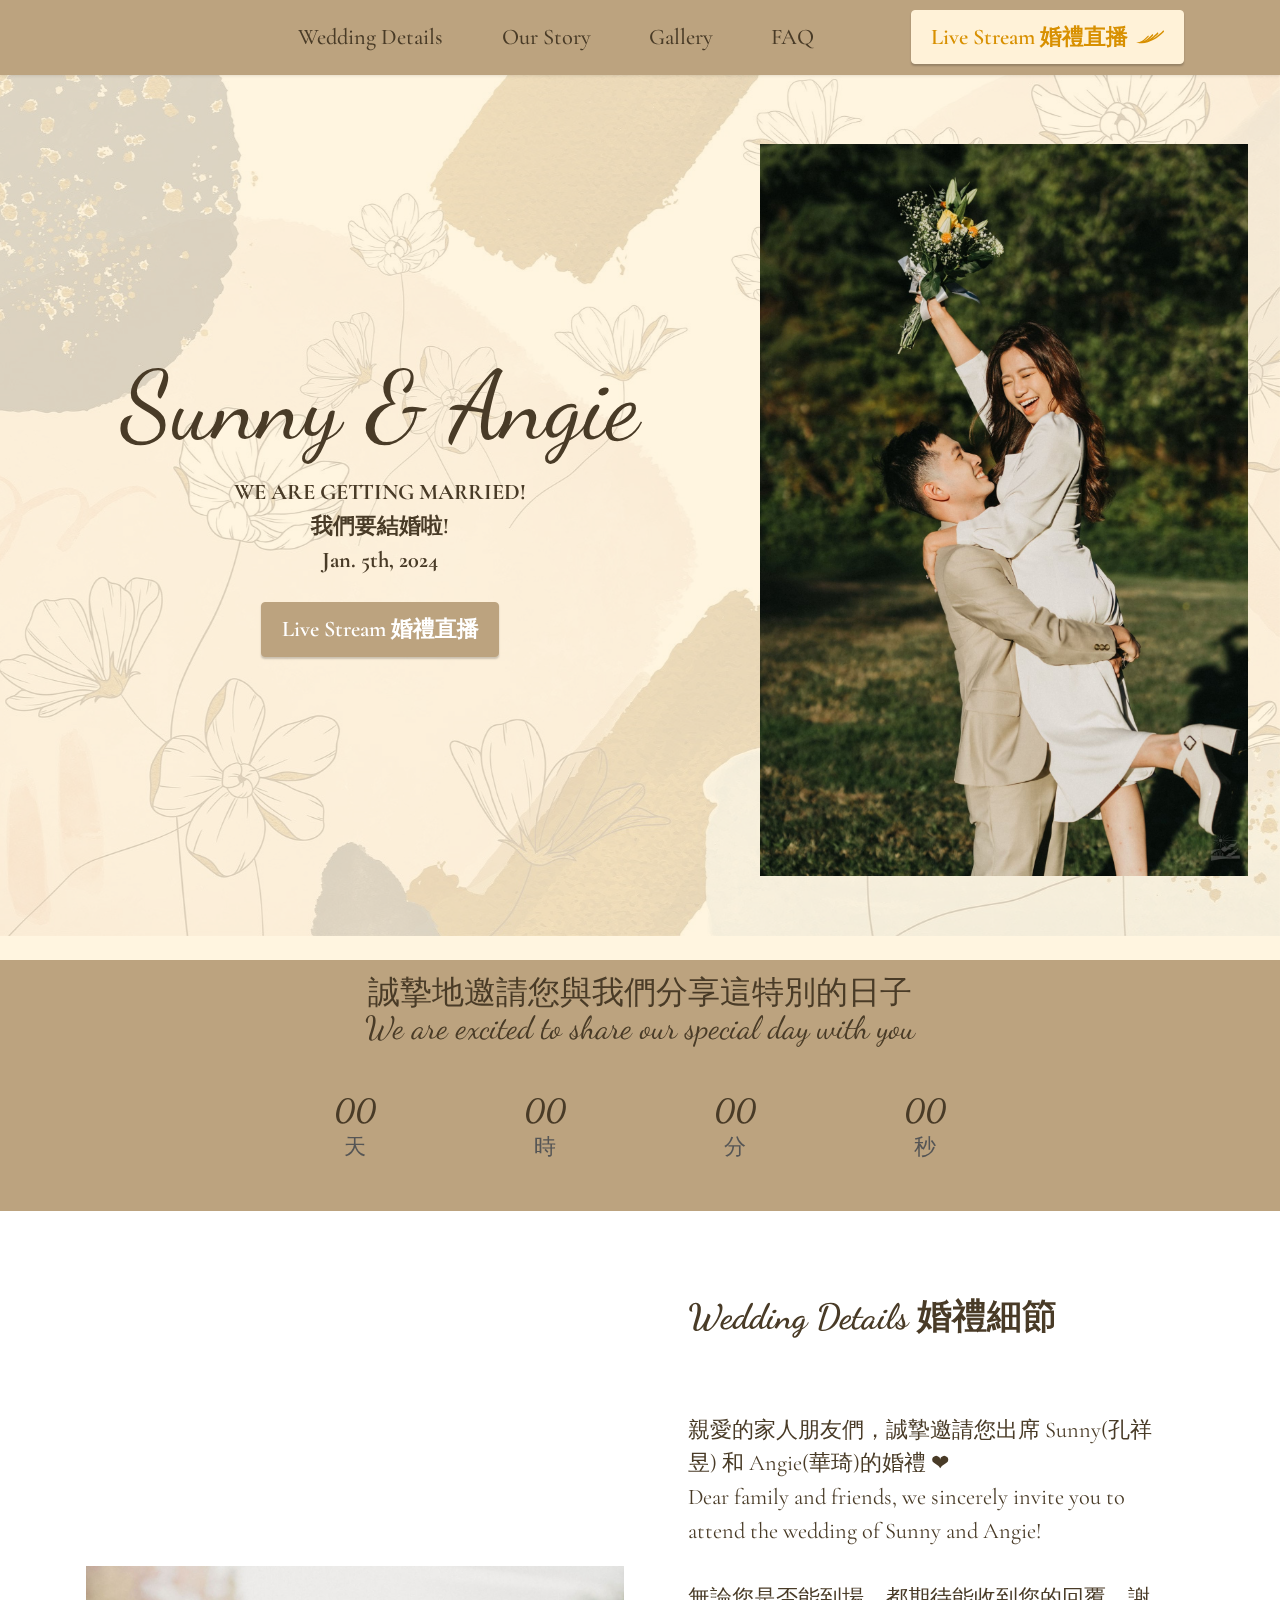
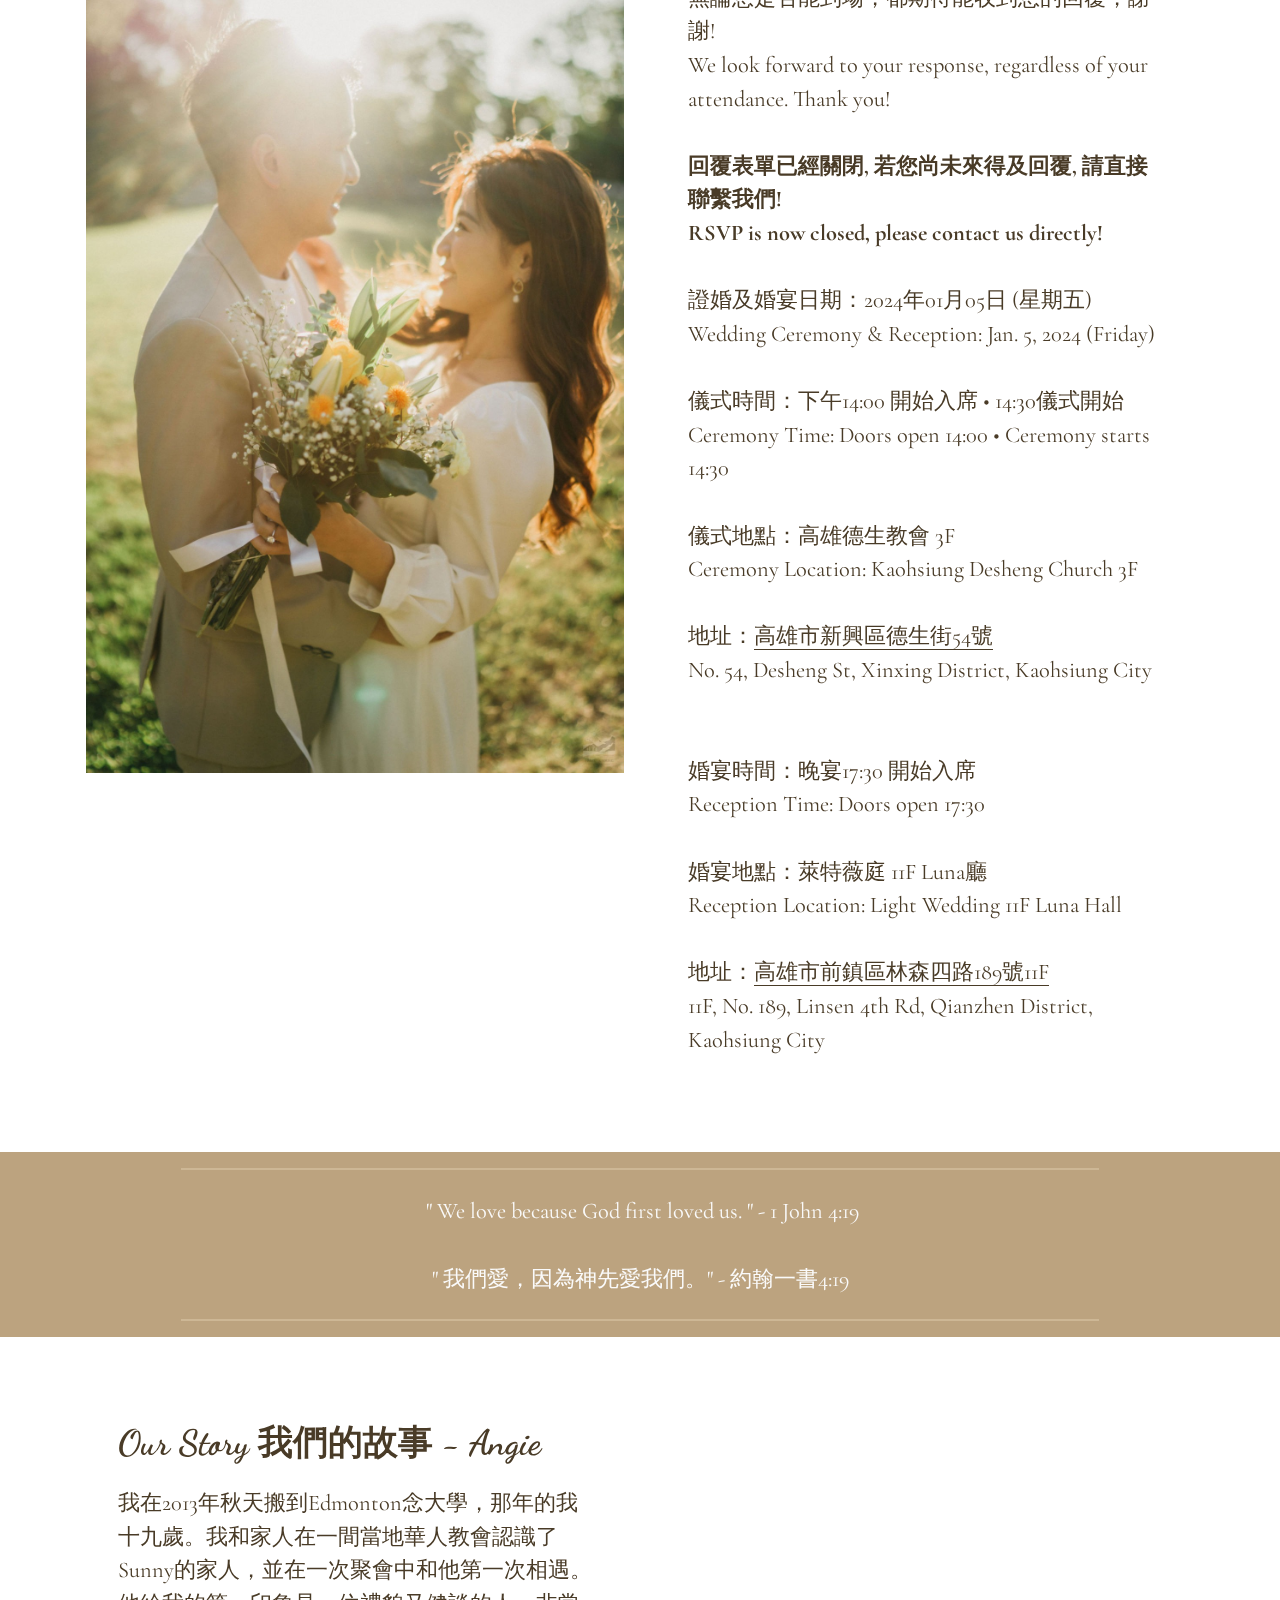
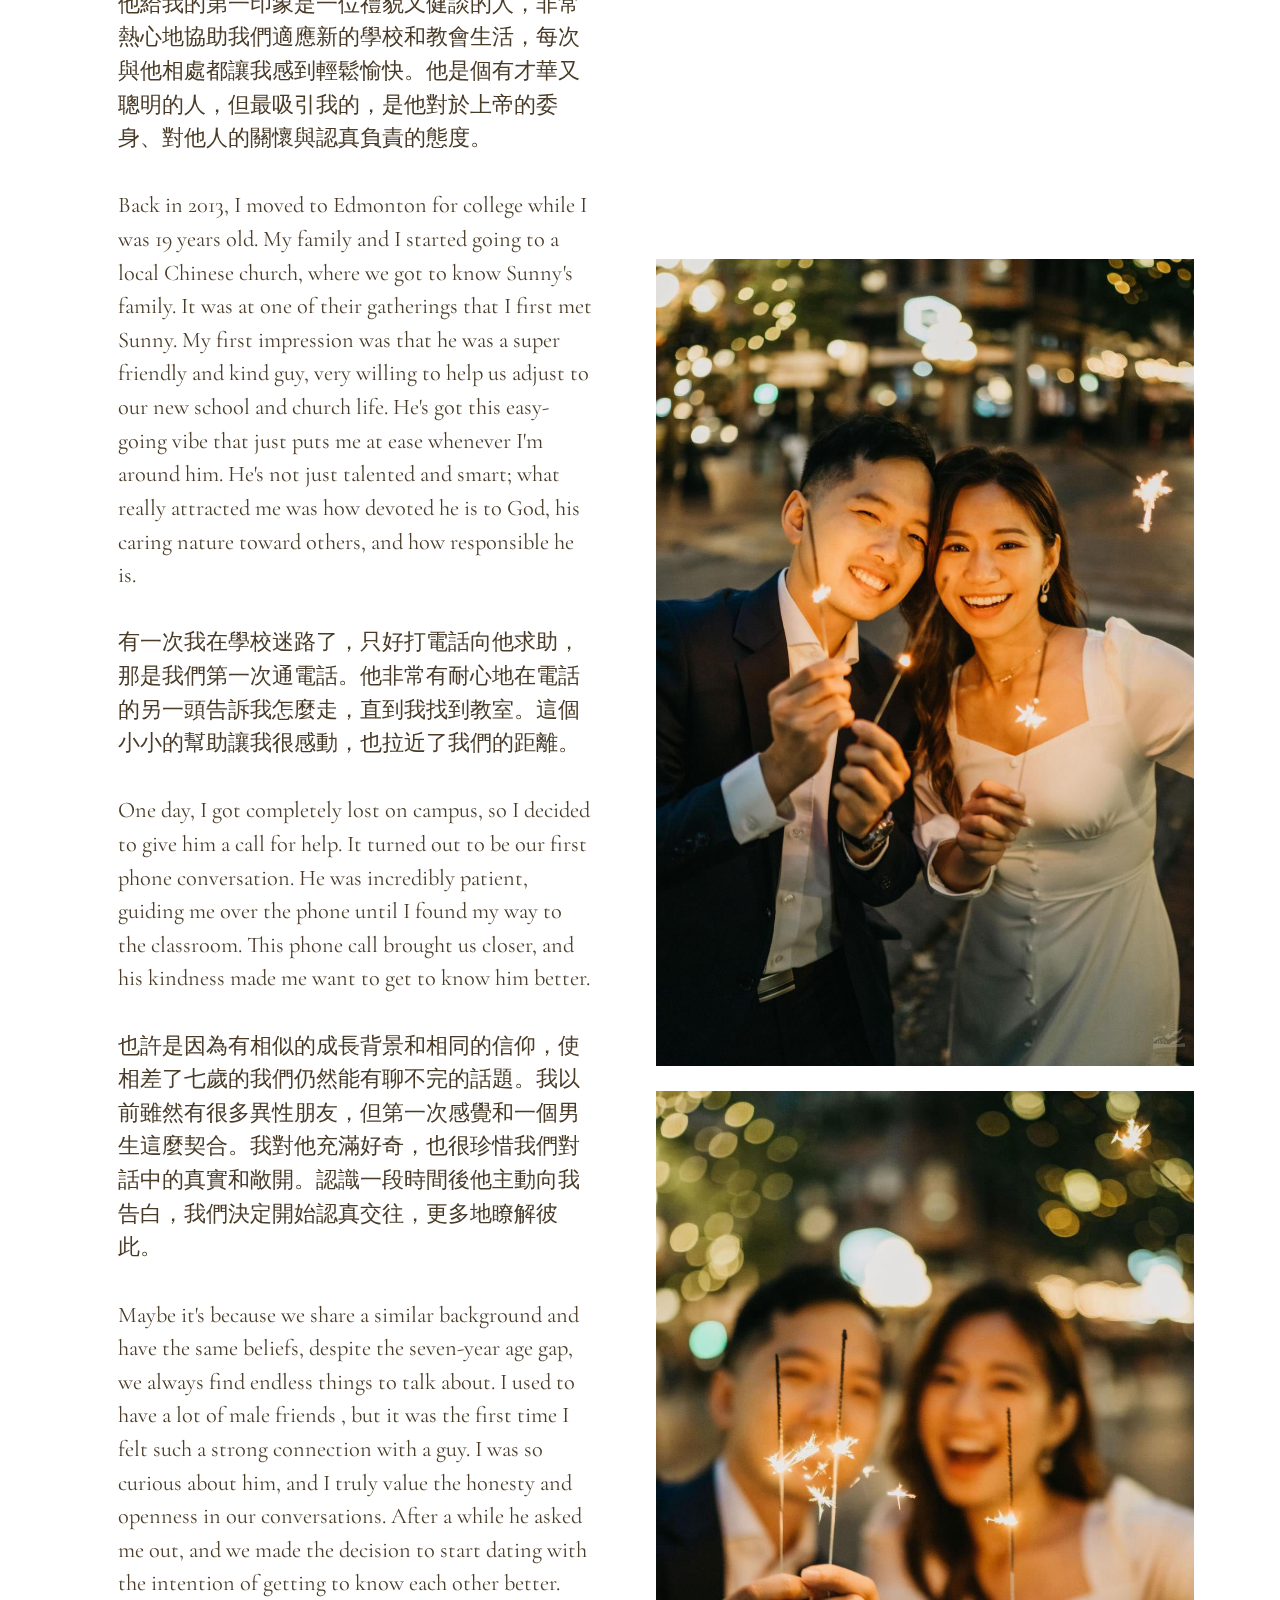
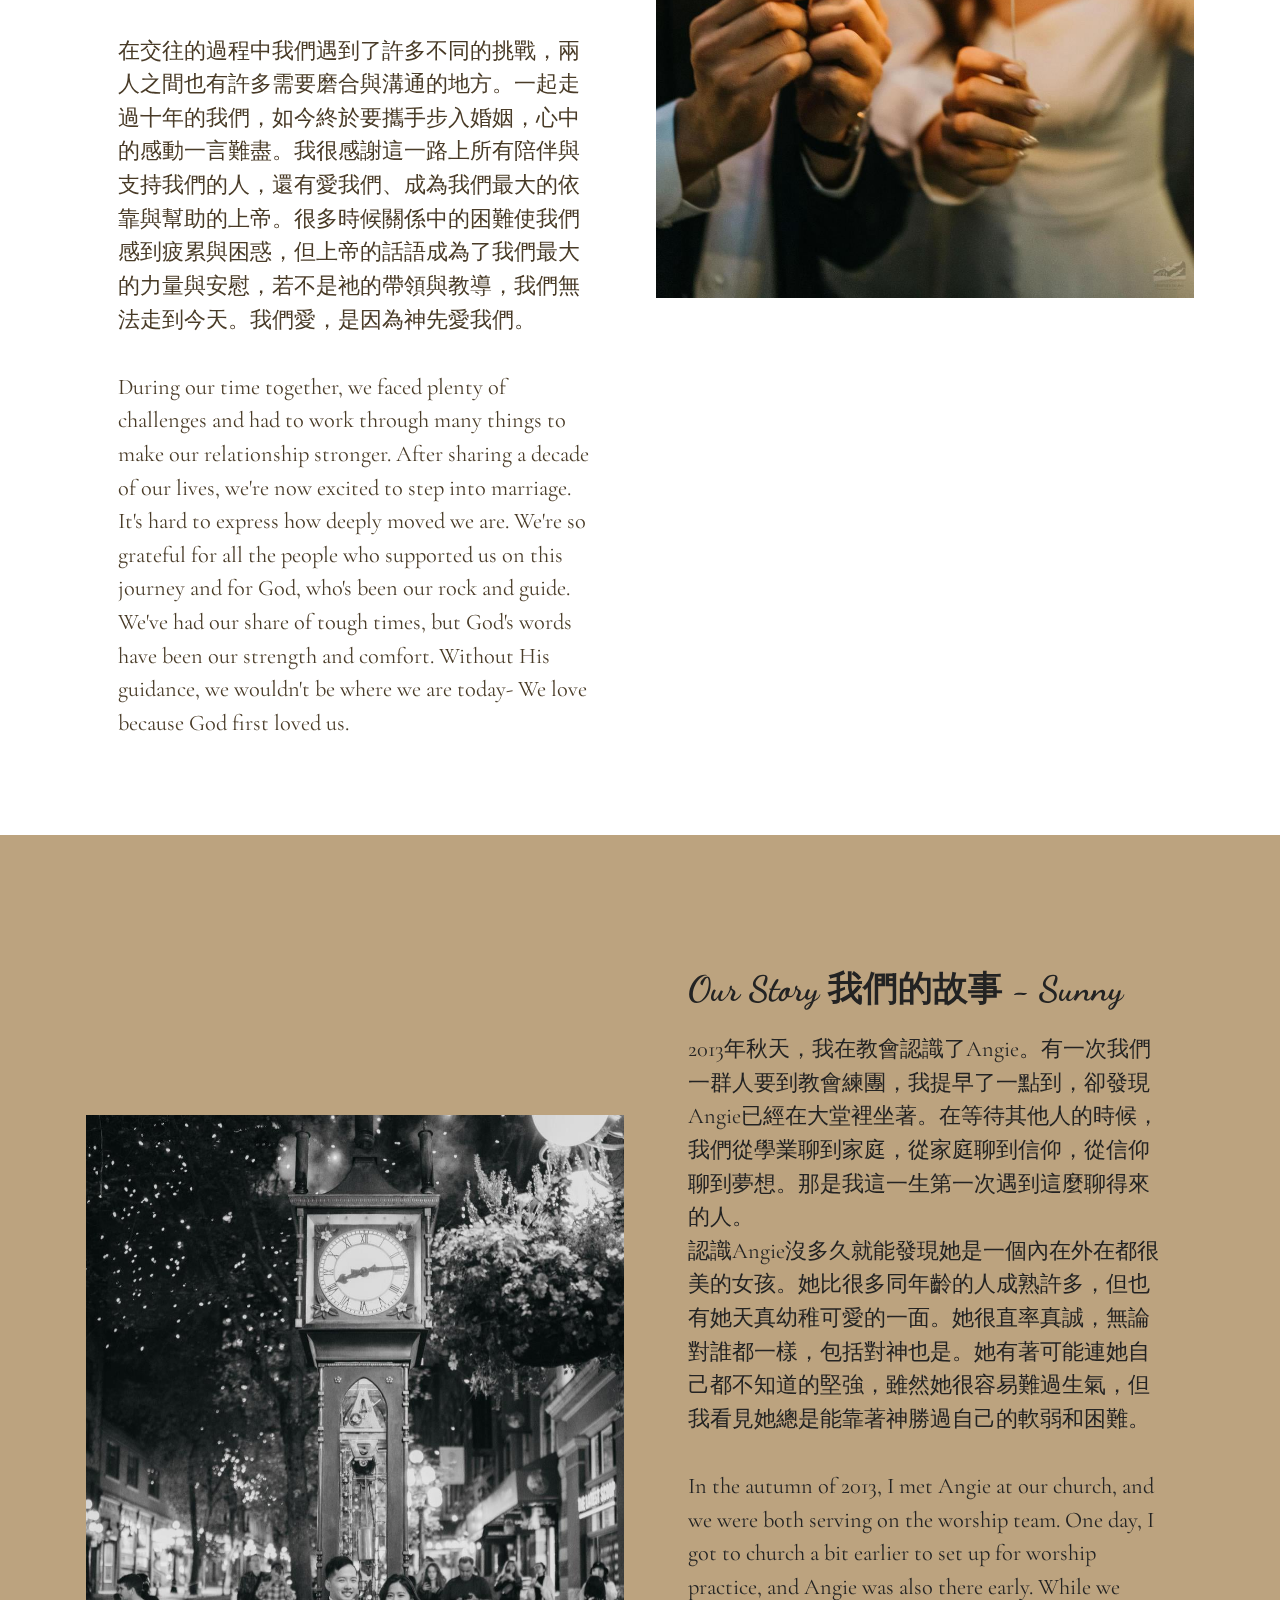
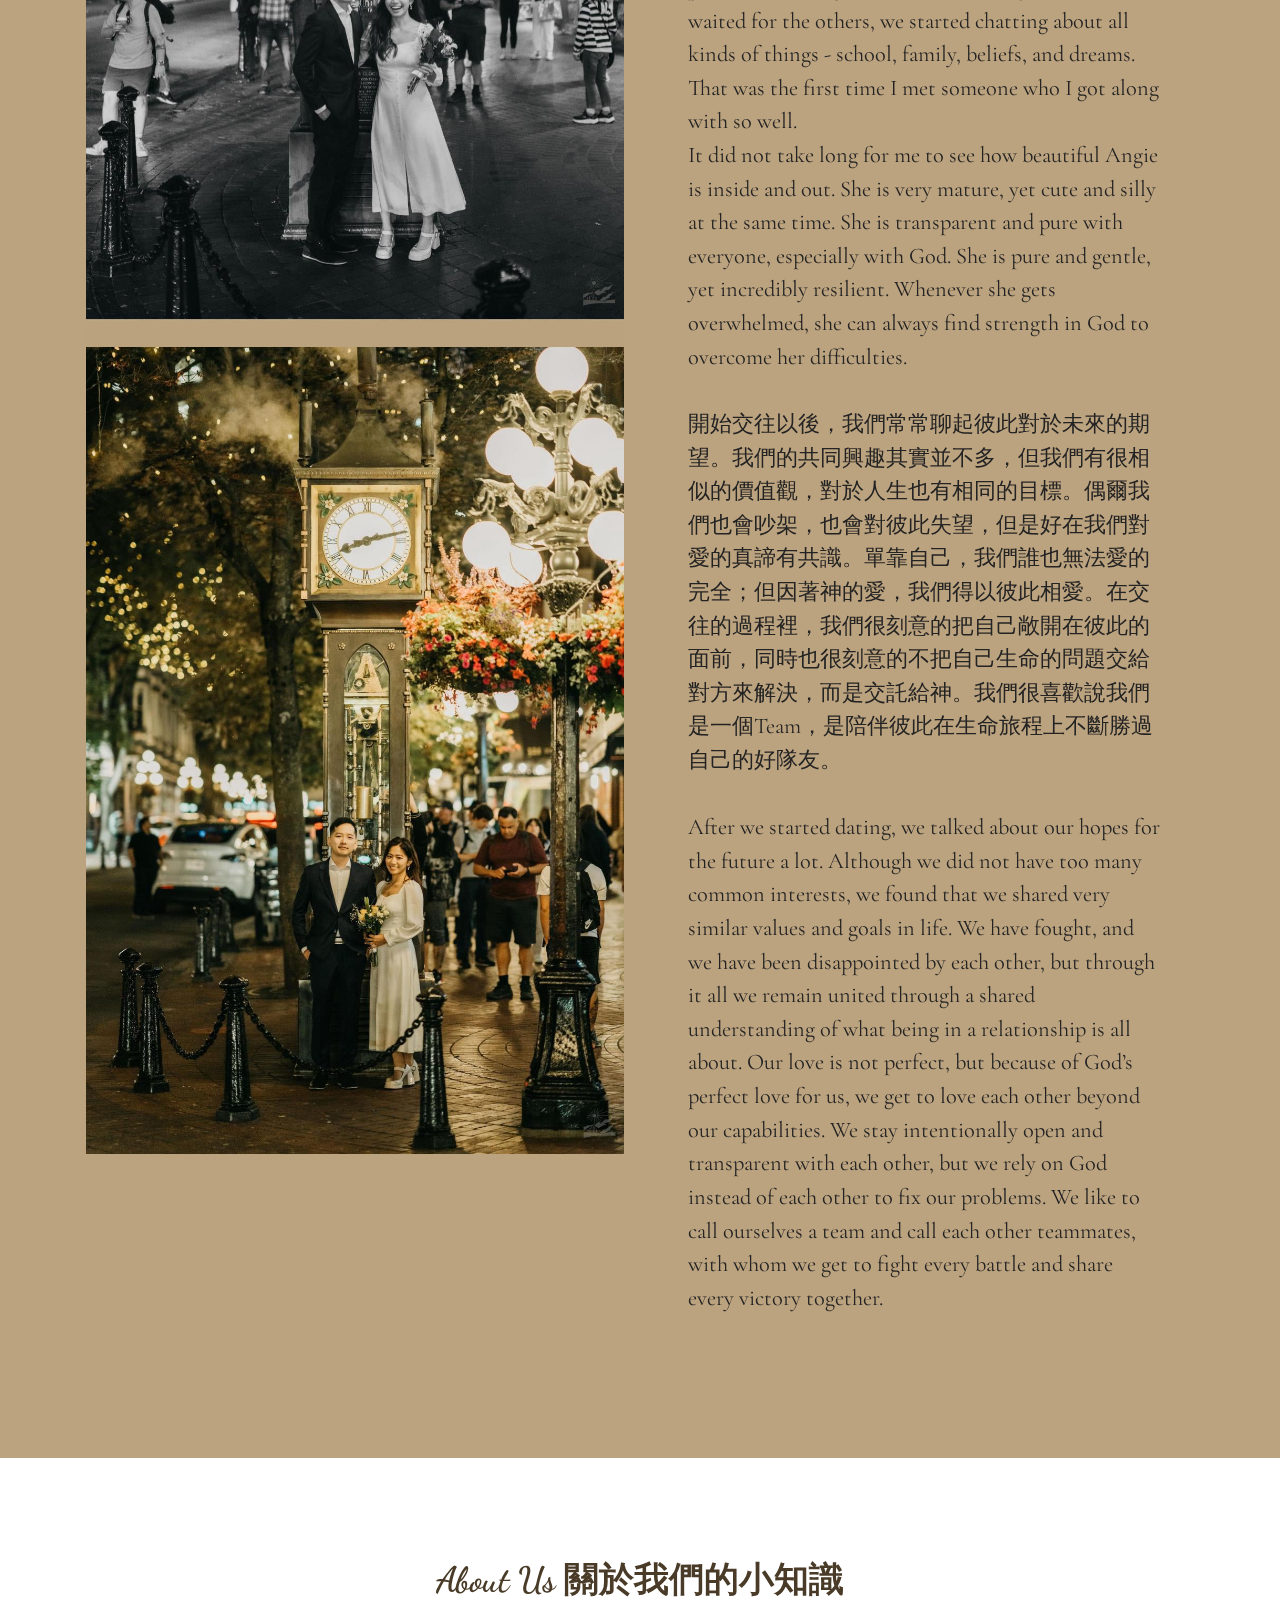
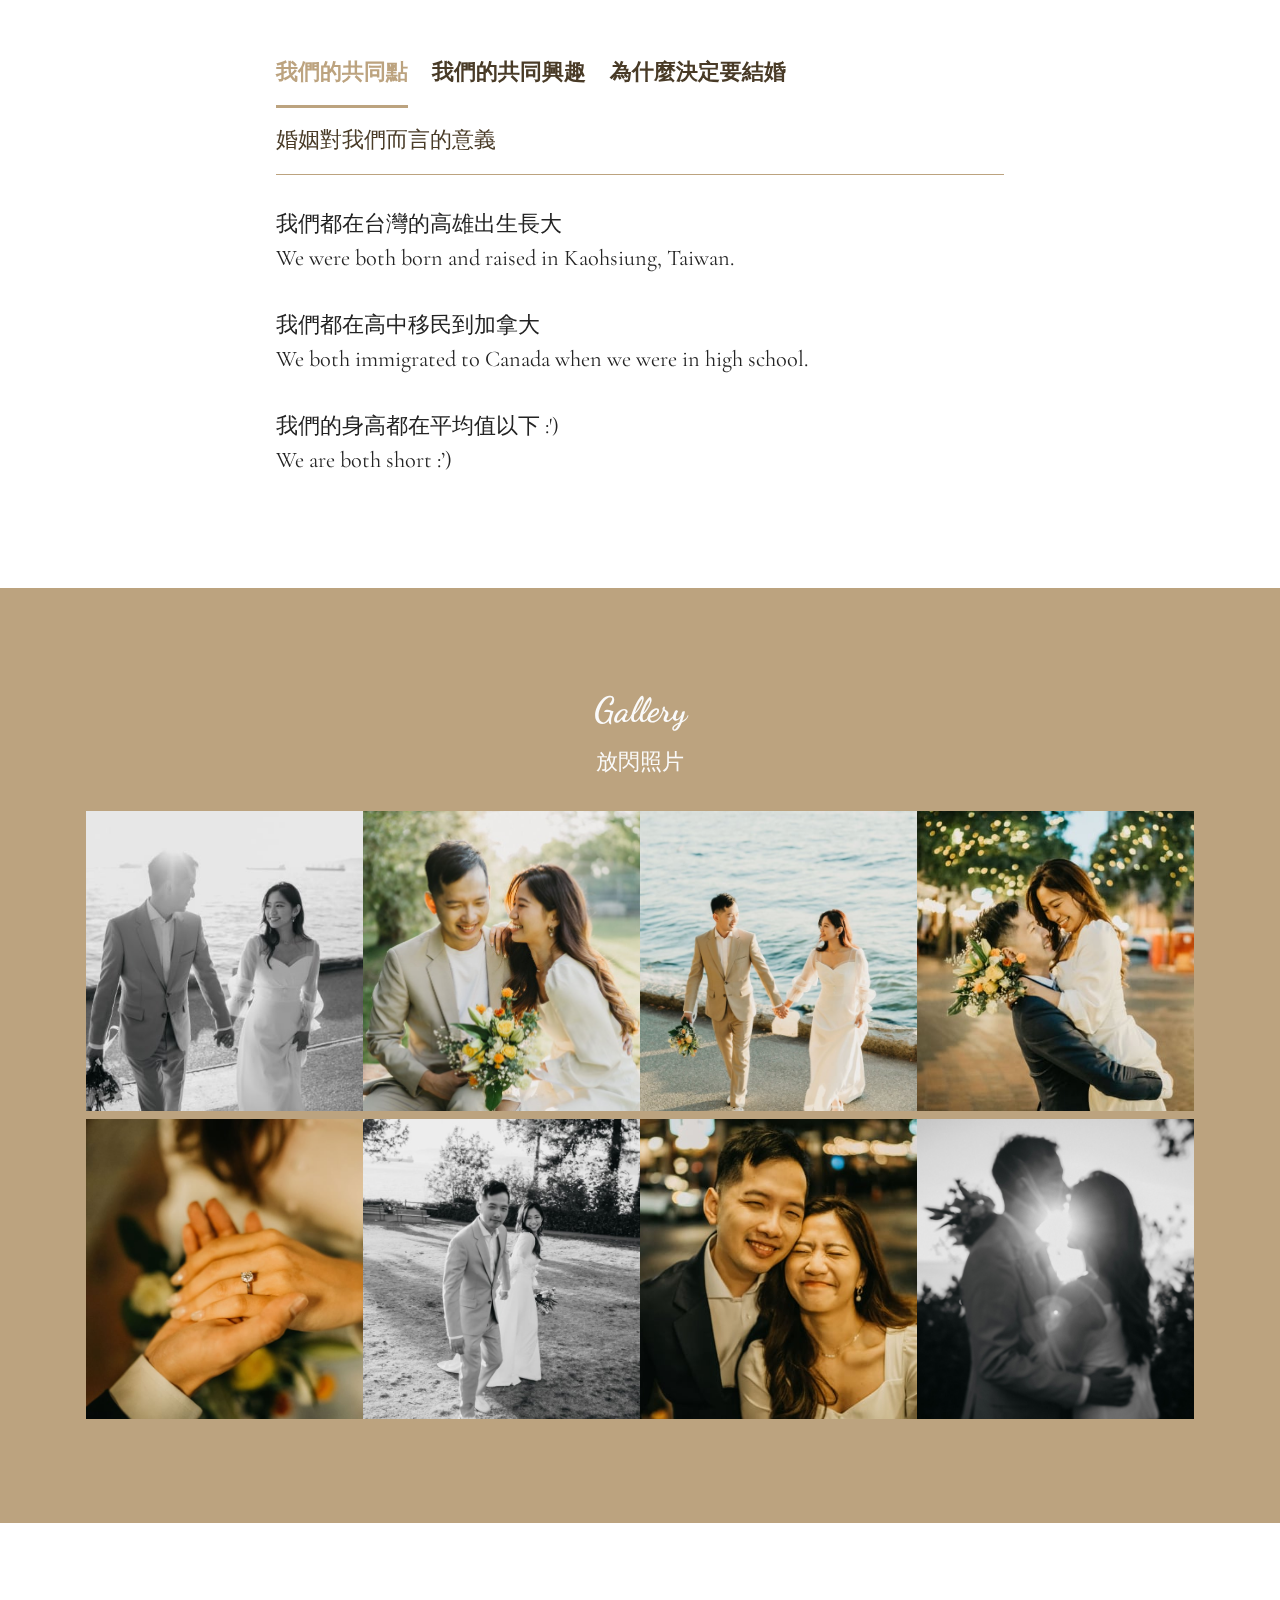
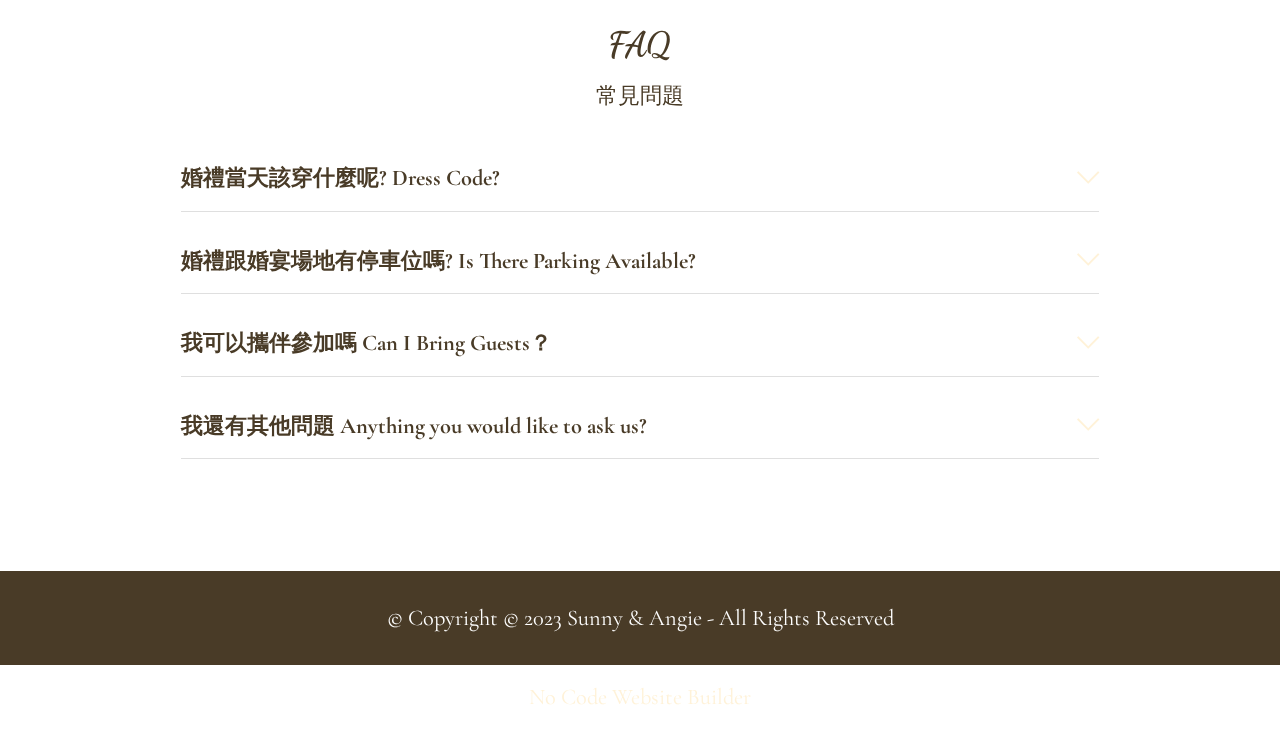
==== commit 2ca7f5de: "create github pages" ====
--- a/index.html
+++ b/index.html
@@ -58,7 +58,7 @@
                     <li class="nav-item"><a class="nav-link link text-warning text-primary display-4" href="/#gallery">Gallery</a>
                     </li><li class="nav-item"><a class="nav-link link text-warning text-primary display-4" href="/#FAQ">FAQ</a></li><li class="nav-item"><a class="nav-link link text-warning text-primary display-4" href="live.html"></a></li></ul>
                 
-                <div class="navbar-buttons mbr-section-btn"><a class="btn btn-primary display-4" href="https://www.youtube.com/watch?v=v2aSnPjC764" target="_blank"><span class="socicon socicon-gust mbr-iconfont mbr-iconfont-btn"></span>Live Stream 婚禮直播</a></div>
+                <div class="navbar-buttons mbr-section-btn"><a class="btn btn-primary display-4" href="https://www.youtube.com/watch?v=IsaxIOiACoM" target="_blank"><span class="socicon socicon-gust mbr-iconfont mbr-iconfont-btn"></span>Live Stream 婚禮直播</a></div>
             </div>
         </div>
     </nav>
@@ -79,7 +79,7 @@
                 <div class="text-wrapper text-center">
                     <h1 class="mbr-section-title mbr-fonts-style mb-3 display-1">Sunny &amp; Angie</h1><font size="100">
                     <p class="mbr-text mbr-fonts-style display-4"><strong>WE ARE GETTING MARRIED!</strong><br><strong>我們要結婚啦!<br>Jan. 5th, 2024</strong><br></p>
-                    <div class="mbr-section-btn mt-3"><a class="btn btn-info display-7" href="https://www.youtube.com/watch?v=v2aSnPjC764" target="_blank">Live Stream 婚禮直播</a></div>
+                    <div class="mbr-section-btn mt-3"><a class="btn btn-info display-7" href="https://www.youtube.com/watch?v=IsaxIOiACoM" target="_blank">Live Stream 婚禮直播</a></div>
                 </font></div><font size="100">
             </font></div><font size="100">
         </font></div><font size="100">
@@ -304,8 +304,8 @@
         </div>
         <div class="row mbr-gallery mt-4">
             <div class="col-12 col-md-6 col-lg-3 item gallery-image">
-                <div class="item-wrapper" data-toggle="modal" data-bs-toggle="modal" data-target="#tZwJdJw57u-modal" data-bs-target="#tZwJdJw57u-modal">
-                    <img class="w-100" src="assets/images/angie-3413-644x429.jpg" alt="" data-slide-to="0" data-bs-slide-to="0" data-target="#lb-tZwJdJw57u" data-bs-target="#lb-tZwJdJw57u">
+                <div class="item-wrapper" data-toggle="modal" data-bs-toggle="modal" data-target="#u0poleoHFc-modal" data-bs-target="#u0poleoHFc-modal">
+                    <img class="w-100" src="assets/images/angie-3413-644x429.jpg" alt="" data-slide-to="0" data-bs-slide-to="0" data-target="#lb-u0poleoHFc" data-bs-target="#lb-u0poleoHFc">
                     <div class="icon-wrapper">
                         <span class="mobi-mbri mobi-mbri-search mbr-iconfont mbr-iconfont-btn"></span>
                     </div>
@@ -313,8 +313,8 @@
                 <h6 class="mbr-item-subtitle mbr-fonts-style align-center mb-2 mt-2 display-7"></h6>
             </div>
             <div class="col-12 col-md-6 col-lg-3 item gallery-image">
-                <div class="item-wrapper" data-toggle="modal" data-bs-toggle="modal" data-target="#tZwJdJw57u-modal" data-bs-target="#tZwJdJw57u-modal">
-                    <img class="w-100" src="assets/images/img-5508-1036x690.jpeg" alt="" data-slide-to="1" data-bs-slide-to="1" data-target="#lb-tZwJdJw57u" data-bs-target="#lb-tZwJdJw57u">
+                <div class="item-wrapper" data-toggle="modal" data-bs-toggle="modal" data-target="#u0poleoHFc-modal" data-bs-target="#u0poleoHFc-modal">
+                    <img class="w-100" src="assets/images/img-5508-1036x690.jpeg" alt="" data-slide-to="1" data-bs-slide-to="1" data-target="#lb-u0poleoHFc" data-bs-target="#lb-u0poleoHFc">
                     <div class="icon-wrapper">
                         <span class="mobi-mbri mobi-mbri-search mbr-iconfont mbr-iconfont-btn"></span>
                     </div>
@@ -322,8 +322,8 @@
                 <h6 class="mbr-item-subtitle mbr-fonts-style align-center mb-2 mt-2 display-7"></h6>
             </div>
             <div class="col-12 col-md-6 col-lg-3 item gallery-image">
-                <div class="item-wrapper" data-toggle="modal" data-bs-toggle="modal" data-target="#tZwJdJw57u-modal" data-bs-target="#tZwJdJw57u-modal">
-                    <img class="w-100" src="assets/images/angie-03407-2-644x966.jpg" alt="" data-slide-to="2" data-bs-slide-to="2" data-target="#lb-tZwJdJw57u" data-bs-target="#lb-tZwJdJw57u">
+                <div class="item-wrapper" data-toggle="modal" data-bs-toggle="modal" data-target="#u0poleoHFc-modal" data-bs-target="#u0poleoHFc-modal">
+                    <img class="w-100" src="assets/images/angie-03407-2-644x966.jpg" alt="" data-slide-to="2" data-bs-slide-to="2" data-target="#lb-u0poleoHFc" data-bs-target="#lb-u0poleoHFc">
                     <div class="icon-wrapper">
                         <span class="mobi-mbri mobi-mbri-search mbr-iconfont mbr-iconfont-btn"></span>
                     </div>
@@ -331,53 +331,53 @@
                 <h6 class="mbr-item-subtitle mbr-fonts-style align-center mb-2 mt-2 display-7"></h6>
             </div>
             <div class="col-12 col-md-6 col-lg-3 item gallery-image">
-                <div class="item-wrapper" data-toggle="modal" data-bs-toggle="modal" data-target="#tZwJdJw57u-modal" data-bs-target="#tZwJdJw57u-modal">
-                    <img class="w-100" src="assets/images/angie-3493-644x429.jpg" alt="" data-slide-to="3" data-bs-slide-to="3" data-target="#lb-tZwJdJw57u" data-bs-target="#lb-tZwJdJw57u">
+                <div class="item-wrapper" data-toggle="modal" data-bs-toggle="modal" data-target="#u0poleoHFc-modal" data-bs-target="#u0poleoHFc-modal">
+                    <img class="w-100" src="assets/images/angie-3493-644x429.jpg" alt="" data-slide-to="3" data-bs-slide-to="3" data-target="#lb-u0poleoHFc" data-bs-target="#lb-u0poleoHFc">
                     <div class="icon-wrapper">
                         <span class="mobi-mbri mobi-mbri-search mbr-iconfont mbr-iconfont-btn"></span>
                     </div>
                 </div>
                 <h6 class="mbr-item-subtitle mbr-fonts-style align-center mb-2 mt-2 display-7"></h6>
             </div><div class="col-12 col-md-6 col-lg-3 item gallery-image">
-                <div class="item-wrapper" data-toggle="modal" data-bs-toggle="modal" data-target="#tZwJdJw57u-modal" data-bs-target="#tZwJdJw57u-modal">
-                    <img class="w-100" src="assets/images/angie-03485-2-644x966.jpg" alt="" data-slide-to="4" data-bs-slide-to="4" data-target="#lb-tZwJdJw57u" data-bs-target="#lb-tZwJdJw57u">
+                <div class="item-wrapper" data-toggle="modal" data-bs-toggle="modal" data-target="#u0poleoHFc-modal" data-bs-target="#u0poleoHFc-modal">
+                    <img class="w-100" src="assets/images/angie-03485-2-644x966.jpg" alt="" data-slide-to="4" data-bs-slide-to="4" data-target="#lb-u0poleoHFc" data-bs-target="#lb-u0poleoHFc">
                     <div class="icon-wrapper">
                         <span class="mobi-mbri mobi-mbri-search mbr-iconfont mbr-iconfont-btn"></span>
                     </div>
                 </div>
                 <h6 class="mbr-item-subtitle mbr-fonts-style align-center mb-2 mt-2 display-7"></h6>
             </div><div class="col-12 col-md-6 col-lg-3 item gallery-image">
-                <div class="item-wrapper" data-toggle="modal" data-bs-toggle="modal" data-target="#tZwJdJw57u-modal" data-bs-target="#tZwJdJw57u-modal">
-                    <img class="w-100" src="assets/images/angie-3373-644x966.jpg" alt="" data-slide-to="5" data-bs-slide-to="5" data-target="#lb-tZwJdJw57u" data-bs-target="#lb-tZwJdJw57u">
+                <div class="item-wrapper" data-toggle="modal" data-bs-toggle="modal" data-target="#u0poleoHFc-modal" data-bs-target="#u0poleoHFc-modal">
+                    <img class="w-100" src="assets/images/angie-3373-644x966.jpg" alt="" data-slide-to="5" data-bs-slide-to="5" data-target="#lb-u0poleoHFc" data-bs-target="#lb-u0poleoHFc">
                     <div class="icon-wrapper">
                         <span class="mobi-mbri mobi-mbri-search mbr-iconfont mbr-iconfont-btn"></span>
                     </div>
                 </div>
                 <h6 class="mbr-item-subtitle mbr-fonts-style align-center mb-2 mt-2 display-7"></h6>
             </div><div class="col-12 col-md-6 col-lg-3 item gallery-image">
-                <div class="item-wrapper" data-toggle="modal" data-bs-toggle="modal" data-target="#tZwJdJw57u-modal" data-bs-target="#tZwJdJw57u-modal">
-                    <img class="w-100" src="assets/images/angie-3528-644x429.jpg" alt="" data-slide-to="6" data-bs-slide-to="6" data-target="#lb-tZwJdJw57u" data-bs-target="#lb-tZwJdJw57u">
+                <div class="item-wrapper" data-toggle="modal" data-bs-toggle="modal" data-target="#u0poleoHFc-modal" data-bs-target="#u0poleoHFc-modal">
+                    <img class="w-100" src="assets/images/angie-3528-644x429.jpg" alt="" data-slide-to="6" data-bs-slide-to="6" data-target="#lb-u0poleoHFc" data-bs-target="#lb-u0poleoHFc">
                     <div class="icon-wrapper">
                         <span class="mobi-mbri mobi-mbri-search mbr-iconfont mbr-iconfont-btn"></span>
                     </div>
                 </div>
                 <h6 class="mbr-item-subtitle mbr-fonts-style align-center mb-2 mt-2 display-7"></h6>
             </div><div class="col-12 col-md-6 col-lg-3 item gallery-image">
-                <div class="item-wrapper" data-toggle="modal" data-bs-toggle="modal" data-target="#tZwJdJw57u-modal" data-bs-target="#tZwJdJw57u-modal">
-                    <img class="w-100" src="assets/images/angie-3379-2048x1365.jpg" alt="" data-slide-to="7" data-bs-slide-to="7" data-target="#lb-tZwJdJw57u" data-bs-target="#lb-tZwJdJw57u">
-                    <div class="icon-wrapper">
-                        <span class="mobi-mbri mobi-mbri-search mbr-iconfont mbr-iconfont-btn"></span>
-                    </div>
-                </div>
-                <h6 class="mbr-item-subtitle mbr-fonts-style align-center mb-2 mt-2 display-7"></h6>
-            </div>
-        </div>
-
-        <div class="modal mbr-slider" tabindex="-1" role="dialog" aria-hidden="true" id="tZwJdJw57u-modal">
+                <div class="item-wrapper" data-toggle="modal" data-bs-toggle="modal" data-target="#u0poleoHFc-modal" data-bs-target="#u0poleoHFc-modal">
+                    <img class="w-100" src="assets/images/angie-3379-2048x1365.jpg" alt="" data-slide-to="7" data-bs-slide-to="7" data-target="#lb-u0poleoHFc" data-bs-target="#lb-u0poleoHFc">
+                    <div class="icon-wrapper">
+                        <span class="mobi-mbri mobi-mbri-search mbr-iconfont mbr-iconfont-btn"></span>
+                    </div>
+                </div>
+                <h6 class="mbr-item-subtitle mbr-fonts-style align-center mb-2 mt-2 display-7"></h6>
+            </div>
+        </div>
+
+        <div class="modal mbr-slider" tabindex="-1" role="dialog" aria-hidden="true" id="u0poleoHFc-modal">
             <div class="modal-dialog" role="document">
                 <div class="modal-content">
                     <div class="modal-body">
-                        <div class="carousel slide carousel-fade" id="lb-tZwJdJw57u" data-interval="5000" data-bs-interval="5000">
+                        <div class="carousel slide carousel-fade" id="lb-u0poleoHFc" data-interval="5000" data-bs-interval="5000">
                             <div class="carousel-inner">
                                 <div class="carousel-item active">
                                     <img class="d-block w-100" src="assets/images/angie-3413-644x429.jpg" alt="">
@@ -401,18 +401,18 @@
                                 </div>
                             </div>
                             <ol class="carousel-indicators">
-                                <li data-slide-to="0" data-bs-slide-to="0" class="active" data-target="#lb-tZwJdJw57u" data-bs-target="#lb-tZwJdJw57u"></li>
-                                <li data-slide-to="1" data-bs-slide-to="1" data-target="#lb-tZwJdJw57u" data-bs-target="#lb-tZwJdJw57u"></li>
-                                <li data-slide-to="2" data-bs-slide-to="2" data-target="#lb-tZwJdJw57u" data-bs-target="#lb-tZwJdJw57u"></li>
-                                <li data-slide-to="3" data-bs-slide-to="3" data-target="#lb-tZwJdJw57u" data-bs-target="#lb-tZwJdJw57u"></li><li data-slide-to="4" data-bs-slide-to="4" data-target="#lb-tZwJdJw57u" data-bs-target="#lb-tZwJdJw57u"></li><li data-slide-to="5" data-bs-slide-to="5" data-target="#lb-tZwJdJw57u" data-bs-target="#lb-tZwJdJw57u"></li><li data-slide-to="6" data-bs-slide-to="6" data-target="#lb-tZwJdJw57u" data-bs-target="#lb-tZwJdJw57u"></li><li data-slide-to="7" data-bs-slide-to="7" data-target="#lb-tZwJdJw57u" data-bs-target="#lb-tZwJdJw57u"></li>
+                                <li data-slide-to="0" data-bs-slide-to="0" class="active" data-target="#lb-u0poleoHFc" data-bs-target="#lb-u0poleoHFc"></li>
+                                <li data-slide-to="1" data-bs-slide-to="1" data-target="#lb-u0poleoHFc" data-bs-target="#lb-u0poleoHFc"></li>
+                                <li data-slide-to="2" data-bs-slide-to="2" data-target="#lb-u0poleoHFc" data-bs-target="#lb-u0poleoHFc"></li>
+                                <li data-slide-to="3" data-bs-slide-to="3" data-target="#lb-u0poleoHFc" data-bs-target="#lb-u0poleoHFc"></li><li data-slide-to="4" data-bs-slide-to="4" data-target="#lb-u0poleoHFc" data-bs-target="#lb-u0poleoHFc"></li><li data-slide-to="5" data-bs-slide-to="5" data-target="#lb-u0poleoHFc" data-bs-target="#lb-u0poleoHFc"></li><li data-slide-to="6" data-bs-slide-to="6" data-target="#lb-u0poleoHFc" data-bs-target="#lb-u0poleoHFc"></li><li data-slide-to="7" data-bs-slide-to="7" data-target="#lb-u0poleoHFc" data-bs-target="#lb-u0poleoHFc"></li>
                             </ol>
                             <a role="button" href="" class="close" data-dismiss="modal" data-bs-dismiss="modal" aria-label="Close">
                             </a>
-                            <a class="carousel-control-prev carousel-control" role="button" data-slide="prev" data-bs-slide="prev" href="#lb-tZwJdJw57u">
+                            <a class="carousel-control-prev carousel-control" role="button" data-slide="prev" data-bs-slide="prev" href="#lb-u0poleoHFc">
                                 <span class="mobi-mbri mobi-mbri-arrow-prev" aria-hidden="true"></span>
                                 <span class="sr-only visually-hidden">Previous</span>
                             </a>
-                            <a class="carousel-control-next carousel-control" role="button" data-slide="next" data-bs-slide="next" href="#lb-tZwJdJw57u">
+                            <a class="carousel-control-next carousel-control" role="button" data-slide="next" data-bs-slide="next" href="#lb-u0poleoHFc">
                                 <span class="mobi-mbri mobi-mbri-arrow-next" aria-hidden="true"></span>
                                 <span class="sr-only visually-hidden">Next</span>
                             </a>
@@ -517,7 +517,7 @@
             </div>
         </div>
     </div>
-</section><section class="display-7" style="padding: 0;align-items: center;justify-content: center;flex-wrap: wrap;    align-content: center;display: flex;position: relative;height: 4rem;"><a href="https://mobiri.se/1748545" style="flex: 1 1;height: 4rem;position: absolute;width: 100%;z-index: 1;"><img alt="" style="height: 4rem;" src="[data-uri]"></a><p style="margin: 0;text-align: center;" class="display-7">&#8204;</p><a style="z-index:1" href="https://mobirise.com/html-builder.html">HTML Website Creator</a></section><script src="assets/bootstrap/js/bootstrap.bundle.min.js"></script>  <script src="assets/parallax/jarallax.js"></script>  <script src="assets/smoothscroll/smooth-scroll.js"></script>  <script src="assets/ytplayer/index.js"></script>  <script src="assets/dropdown/js/navbar-dropdown.js"></script>  <script src="assets/countdown/countdown.js"></script>  <script src="assets/mbr-tabs/mbr-tabs.js"></script>  <script src="assets/mbr-switch-arrow/mbr-switch-arrow.js"></script>  <script src="assets/theme/js/script.js"></script>  
+</section><section class="display-7" style="padding: 0;align-items: center;justify-content: center;flex-wrap: wrap;    align-content: center;display: flex;position: relative;height: 4rem;"><a href="https://mobiri.se/1748545" style="flex: 1 1;height: 4rem;position: absolute;width: 100%;z-index: 1;"><img alt="" style="height: 4rem;" src="[data-uri]"></a><p style="margin: 0;text-align: center;" class="display-7">&#8204;</p><a style="z-index:1" href="https://mobirise.com/builder/no-code-website-builder.html">No Code Website Builder</a></section><script src="assets/bootstrap/js/bootstrap.bundle.min.js"></script>  <script src="assets/parallax/jarallax.js"></script>  <script src="assets/smoothscroll/smooth-scroll.js"></script>  <script src="assets/ytplayer/index.js"></script>  <script src="assets/dropdown/js/navbar-dropdown.js"></script>  <script src="assets/countdown/countdown.js"></script>  <script src="assets/mbr-tabs/mbr-tabs.js"></script>  <script src="assets/mbr-switch-arrow/mbr-switch-arrow.js"></script>  <script src="assets/theme/js/script.js"></script>  
   
   
  <div id="scrollToTop" class="scrollToTop mbr-arrow-up"><a style="text-align: center;"><i class="mbr-arrow-up-icon mbr-arrow-up-icon-cm cm-icon cm-icon-smallarrow-up"></i></a></div>
